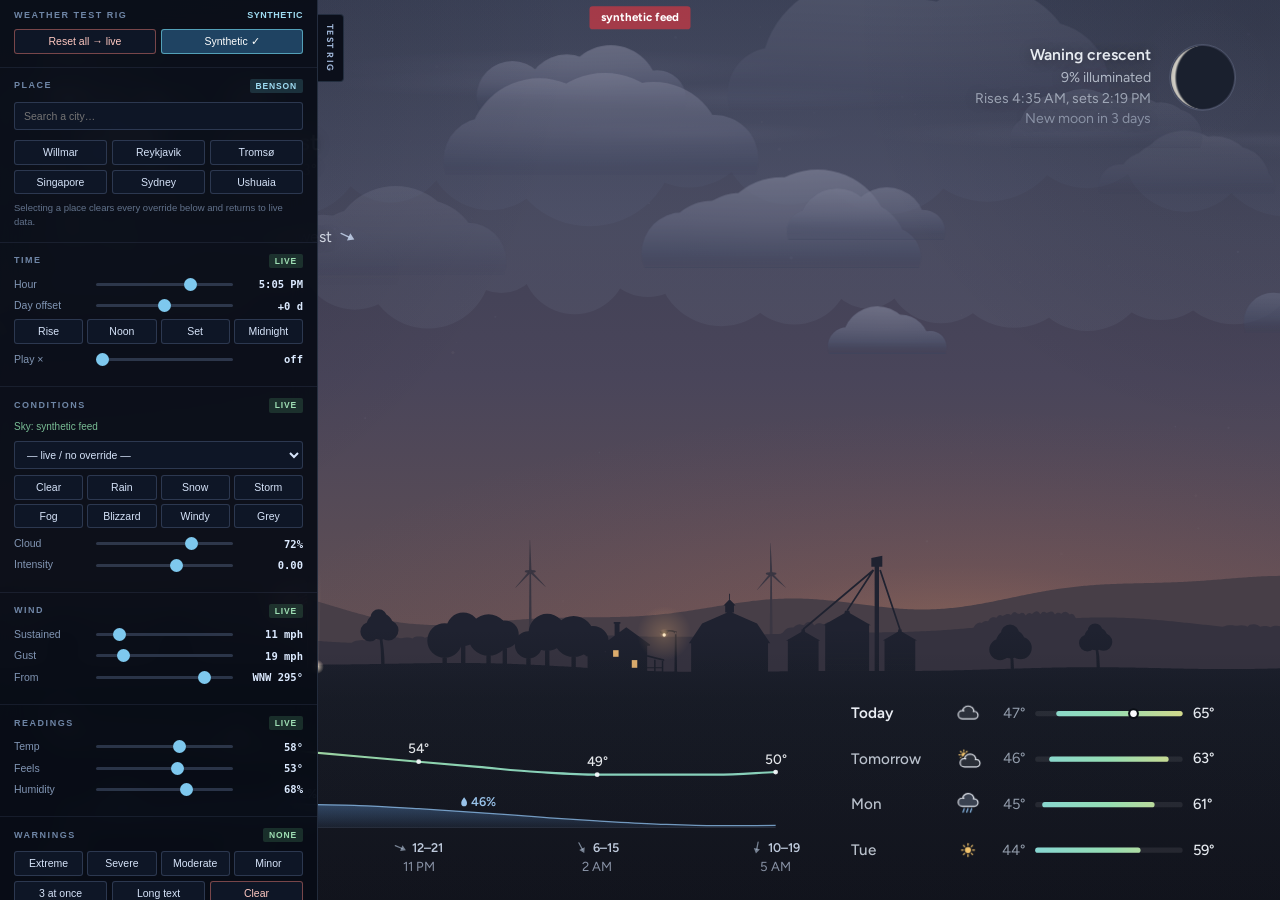
==== test/index.html @ d4428bdc "Build 29 web: Open at setting, °C · m/s units, Places card tidy-up Co-Authored-By: Claude Opus 5.5 <" ====
<!DOCTYPE html>
<html lang="en">
<head>
<meta charset="UTF-8">
<meta name="viewport" content="width=device-width, initial-scale=1.0, viewport-fit=cover">
<!-- web app (iPhone "Add to Home Screen" / Android "Install") -->
<link rel="apple-touch-icon" href="apple-touch-icon.png">
<meta name="apple-mobile-web-app-capable" content="yes">
<meta name="mobile-web-app-capable" content="yes">
<meta name="apple-mobile-web-app-title" content="Njord">
<meta name="apple-mobile-web-app-status-bar-style" content="black">
<meta name="theme-color" content="#0b0f16">
<title>Njord Weather (test)</title>
<link rel="preconnect" href="https://fonts.googleapis.com">
<link rel="preconnect" href="https://fonts.gstatic.com" crossorigin>
<link href="https://fonts.googleapis.com/css2?family=Figtree:wght@400;500;600;700&family=Fraunces:opsz,wght@9..144,300;9..144,400&display=swap" rel="stylesheet">
<style>
  * { margin:0; padding:0; box-sizing:border-box; }
  html,body { width:100%; height:100%; overflow:hidden; background:#05070f;
              font-family:Figtree,"Segoe UI",system-ui,sans-serif; }
  #sky { position:fixed; inset:0; display:block; }
  /* Search panel. Hidden until the pointer visits the top-centre strip; it
     retires itself on a deadline so it can never be left open on a desktop. */
  :root{ --topStack: 20px; }
  /* top follows --topStack, which the canvas sets to the bottom of whatever
     it has drawn in the top-centre strip (warning banner, debug badge, both,
     or neither). No fixed clearance to get wrong. */
  #ui{position:fixed;left:50%;top:var(--topStack);transform:translateX(-50%) translateY(-6px);
      width:330px;z-index:10;opacity:0;pointer-events:none;
      transition:opacity .4s ease, transform .4s ease, top .2s ease;
      font:400 11px/1.45 -apple-system,'Segoe UI',Roboto,Helvetica,Arial,sans-serif}
  #ui.on{opacity:1;pointer-events:auto;transform:translateX(-50%) translateY(0)}
  #q{width:100%;padding:10px 15px;background:rgba(10,14,22,.72);color:#eef3ff;
     border:1px solid rgba(200,215,240,.20);border-radius:20px;outline:none;
     font:500 14px/1 Figtree,"Segoe UI",system-ui,sans-serif;
     -webkit-backdrop-filter:blur(10px);backdrop-filter:blur(10px)}
  #q::placeholder{color:rgba(190,204,226,.6)}
  #q:focus{border-color:rgba(120,224,242,.55)}
  #res:empty{display:none}
  #res{margin-top:4px;background:rgba(10,15,28,.9);border:1px solid rgba(160,190,235,.16);
       border-radius:12px;overflow:hidden;
       -webkit-backdrop-filter:blur(9px);backdrop-filter:blur(9px)}
  .r{padding:8px 15px;color:#d2dcec;cursor:pointer;font-size:13px;
     border-bottom:1px solid rgba(160,190,235,.08)}
  .r:last-child{border-bottom:none}
  .r:hover,.r.sel{background:rgba(120,224,242,.14);color:#fff}
  .r i{color:rgba(150,172,206,.72);font-style:normal}
  /* settings: a gear in the search pill opens a panel under it */
  #qrow{position:relative}
  #q{padding-right:46px}
  #gear{position:absolute;right:5px;top:50%;transform:translateY(-50%);width:32px;height:32px;
        border:none;border-radius:50%;background:transparent;color:rgba(200,214,236,.7);
        cursor:pointer;font-size:17px;line-height:32px;text-align:center}
  #gear:hover,#gear.on{background:rgba(120,224,242,.14);color:#fff}
  /* on-screen keyboard (v44): wallpaper hosts pass the mouse through but not
     the keyboard, so the search box can be filled by clicking */
  #q{padding-right:80px}
  #kbBtn{position:absolute;right:40px;top:50%;transform:translateY(-50%);width:32px;height:32px;
         border:none;border-radius:50%;background:transparent;color:rgba(200,214,236,.7);
         cursor:pointer;font-size:16px;line-height:32px;text-align:center;padding:0}
  #kbBtn:hover,#kbBtn.on{background:rgba(120,224,242,.14);color:#fff}
  #kb{margin-top:6px;padding:8px;background:rgba(10,15,28,.93);border:1px solid rgba(160,190,235,.16);
      border-radius:12px;-webkit-backdrop-filter:blur(9px);backdrop-filter:blur(9px);user-select:none}
  #kb[hidden]{display:none}
  #kb .row{display:flex;gap:4px;justify-content:center;margin-top:4px}
  #kb .row:first-child{margin-top:0}
  #kb button{flex:0 0 26px;height:30px;padding:0;border:1px solid rgba(160,190,235,.16);border-radius:7px;
             background:rgba(255,255,255,.05);color:#e6eefb;cursor:pointer;
             font:500 13px/1 Figtree,"Segoe UI",system-ui,sans-serif}
  #kb button:hover{background:rgba(120,224,242,.18);color:#fff}
  #kb button:active{background:rgba(120,224,242,.32)}
  #kb button.wide{flex:1 1 auto}
  #kb button.go{background:rgba(120,224,242,.22);border-color:rgba(120,224,242,.4)}
  #set{margin-top:6px;padding:12px 14px 13px;background:rgba(10,15,28,.93);
       border:1px solid rgba(160,190,235,.16);border-radius:12px;color:#d2dcec;
       font:400 12.5px/1.4 Figtree,"Segoe UI",system-ui,sans-serif;
       -webkit-backdrop-filter:blur(9px);backdrop-filter:blur(9px)}
  #set[hidden]{display:none}
  #set:not([hidden]) ~ #hint{display:none}
  #set h4{font:600 10px/1 Figtree,system-ui,sans-serif;letter-spacing:.14em;text-transform:uppercase;
          color:rgba(150,174,208,.75);margin:12px 0 7px}
  #set h4:first-child{margin-top:0}
  #credits{font-size:10.5px;line-height:1.5;color:rgba(170,188,216,.66)}
  #credits .cr-by{font-weight:600;color:rgba(214,226,246,.85);margin-bottom:3px}
  #credits a{color:rgba(150,222,240,.85);text-decoration:none}
  #credits a:hover{text-decoration:underline}
  .seg{display:flex;gap:5px;flex-wrap:wrap}
  .seg button,.chips button{flex:1;padding:6px 8px;border-radius:8px;cursor:pointer;
       background:rgba(255,255,255,.04);border:1px solid rgba(160,190,235,.16);color:#c6d3e8;
       font:500 12px/1.2 Figtree,"Segoe UI",system-ui,sans-serif;white-space:nowrap}
  .chips{display:grid;grid-template-columns:1fr 1fr;gap:5px}
  .seg button:hover,.chips button:hover{border-color:rgba(120,224,242,.45);color:#fff}
  .seg button.on,.chips button.on{background:rgba(120,224,242,.16);border-color:rgba(120,224,242,.5);color:#fff}
  #homeTxt{color:rgba(200,214,236,.75);margin-bottom:6px}
  #testRow{display:flex;align-items:center;justify-content:space-between;gap:10px}
  #testRow small{display:block;color:rgba(150,174,208,.65);font-size:11px}
  #bTest{flex:0 0 auto;width:42px;height:24px;border-radius:12px;border:1px solid rgba(160,190,235,.25);
         background:rgba(255,255,255,.06);position:relative;cursor:pointer}
  #bTest::after{content:"";position:absolute;left:3px;top:3px;width:16px;height:16px;border-radius:50%;
         background:#9fb0c8;transition:left .15s ease}
  #bTest.on{background:rgba(120,224,242,.35);border-color:rgba(120,224,242,.6)}
  #bTest.on::after{left:21px;background:#fff}
  /* outside test mode the rig does not exist as far as the user can tell */
  body:not(.test) #rig, body:not(.test) #rigTab{display:none}
  #aurPop{position:fixed;z-index:30;max-width:300px;padding:11px 14px;border-radius:10px;
          background:rgba(8,18,16,.94);border:1px solid rgba(120,240,170,.35);color:#d8efe3;
          font:400 12.5px/1.45 Figtree,"Segoe UI",system-ui,sans-serif;
          -webkit-backdrop-filter:blur(9px);backdrop-filter:blur(9px)}
  #aurPop[hidden]{display:none}
  #aurPop b{display:block;color:#9ff5c4;font-weight:600;margin-bottom:4px}
  #hint{text-align:center;color:rgba(200,212,232,.5);margin-top:6px;font:400 11.5px/1 Figtree,system-ui,sans-serif}

  /* ---- test rig --------------------------------------------------------
     Docked left, collapsible, and scrollable. It deliberately does NOT float
     over the middle of the screen: the readouts being tested live in the four
     corners, and a centred panel would hide the thing you are checking. */
  #rig{position:fixed;left:0;top:0;bottom:0;width:318px;z-index:20;
       background:rgba(8,12,22,.93);border-right:1px solid rgba(150,180,230,.18);
       -webkit-backdrop-filter:blur(12px);backdrop-filter:blur(12px);
       overflow-y:auto;overflow-x:hidden;
       font:400 11px/1.45 -apple-system,'Segoe UI',Roboto,Helvetica,Arial,sans-serif;
       color:#c8d6ec;transition:transform .22s ease;padding:0 0 22px}
  #rig.hide{transform:translateX(-318px)}
  #rigTab{position:fixed;left:318px;top:14px;z-index:21;cursor:pointer;
       background:rgba(8,12,22,.93);border:1px solid rgba(150,180,230,.18);
       border-left:none;border-radius:0 4px 4px 0;padding:9px 8px;
       color:#9fb6d8;font-weight:700;font-size:9px;line-height:1;letter-spacing:.14em;
       writing-mode:vertical-rl;transition:left .22s ease;user-select:none}
  #rig.hide + #rigTab{left:0}
  #rigTab:hover{color:#eaf2ff;border-color:rgba(120,224,242,.45)}
  .sec{border-bottom:1px solid rgba(150,180,230,.10);padding:11px 14px 13px}
  .sec h3{font-weight:700;font-size:9px;line-height:1;letter-spacing:.17em;text-transform:uppercase;
          color:rgba(140,168,206,.78);margin-bottom:9px;display:flex;
          justify-content:space-between;align-items:center}
  .sec h3 em{font-style:normal;color:rgba(122,200,236,.9);letter-spacing:.06em}
  .row{display:flex;align-items:center;gap:8px;margin:6px 0}
  .row label{flex:0 0 74px;color:rgba(150,174,208,.85);font-size:10.5px}
  .row output{flex:0 0 62px;text-align:right;color:#dceaff;
              font:600 10.5px/1 ui-monospace,Menlo,Consolas,monospace}
  input[type=range]{flex:1;height:3px;-webkit-appearance:none;appearance:none;
       background:rgba(150,180,230,.24);border-radius:2px;outline:none;min-width:0}
  input[type=range]::-webkit-slider-thumb{-webkit-appearance:none;width:13px;height:13px;
       border-radius:50%;background:#7ec8ee;cursor:pointer;border:none}
  input[type=range]::-moz-range-thumb{width:13px;height:13px;border-radius:50%;
       background:#7ec8ee;cursor:pointer;border:none}
  select,.btn{background:rgba(16,24,40,.9);color:#d6e4fa;
       border:1px solid rgba(150,180,230,.22);border-radius:3px;
       font-weight:500;font-size:10.5px;line-height:1;padding:6px 8px;cursor:pointer;outline:none}
  select{width:100%}
  select:focus,.btn:focus{border-color:rgba(120,224,242,.55)}
  .btn:hover{background:rgba(30,46,74,.95);color:#fff}
  .btn.on{background:rgba(52,120,170,.5);border-color:rgba(120,224,242,.6);color:#fff}
  .btn.warn{border-color:rgba(226,120,110,.5);color:#ffc9c2}
  .btn.warn:hover{background:rgba(120,40,36,.6)}
  .grid{display:grid;grid-template-columns:1fr 1fr;gap:5px}
  .grid3{display:grid;grid-template-columns:1fr 1fr 1fr;gap:5px}
  .grid4{display:grid;grid-template-columns:1fr 1fr 1fr 1fr;gap:4px}
  .pill{font-weight:600;font-size:8.5px;line-height:1;letter-spacing:.1em;text-transform:uppercase;
        padding:3px 6px;border-radius:2px;background:rgba(120,224,242,.16);
        color:#9fdcf2}
  .pill.live{background:rgba(120,220,150,.16);color:#9fe0b4}
  .pill.ovr{background:rgba(240,170,90,.18);color:#ffcc8f}
  #rdout{font:500 10px/1.55 ui-monospace,Menlo,Consolas,monospace;
         color:rgba(176,200,232,.9);white-space:pre}
  #keys{font-weight:400;font-size:10px;line-height:1.7;color:rgba(150,174,208,.8)}
  #keys b{color:#cfe2fa;font-weight:600;display:inline-block;min-width:44px;
          font-family:ui-monospace,Menlo,Consolas,monospace}
  #q2{width:100%;padding:7px 9px;background:rgba(16,24,40,.9);color:#eef3ff;
      border:1px solid rgba(150,180,230,.22);border-radius:3px;outline:none;
      font-weight:500;font-size:10.5px;line-height:1}
  #q2:focus{border-color:rgba(120,224,242,.55)}
  #res2{margin-top:4px;max-height:150px;overflow:auto}
  #res2 .r{padding:6px 8px;font-size:10.5px}

  /* ---- alert detail ----------------------------------------------------
     Opened by clicking the banner. HTML rather than canvas: alert text runs
     to several hundred words with hard line breaks, and wrapping, scrolling
     and text selection are all free here and all painful on a canvas. */
  #alertBox{position:fixed;z-index:30;left:50%;top:0;transform:translateX(-50%);
      width:min(680px,72vw);max-height:76vh;display:none;
      background:rgba(9,13,24,.96);border:1px solid rgba(150,180,230,.22);
      border-radius:5px;box-shadow:0 18px 60px rgba(0,0,0,.55);
      -webkit-backdrop-filter:blur(14px);backdrop-filter:blur(14px);
      font:400 12px/1.6 -apple-system,'Segoe UI',Roboto,Helvetica,Arial,sans-serif;
      color:#cfdcf0;overflow:hidden;flex-direction:column}
  #alertBox.on{display:flex}
  #abHead{padding:12px 15px;display:flex;align-items:flex-start;gap:10px;
      border-bottom:1px solid rgba(150,180,230,.16);flex:0 0 auto}
  #abSev{flex:0 0 auto;font-weight:700;font-size:9px;line-height:1;letter-spacing:.14em;
      text-transform:uppercase;padding:5px 8px;border-radius:3px;margin-top:1px}
  #abTitle{flex:1;min-width:0}
  #abTitle h4{font-weight:700;font-size:14px;line-height:1.35;color:#f2f7ff;margin-bottom:3px}
  #abTitle div{font-weight:400;font-size:10.5px;line-height:1.5;color:rgba(150,174,208,.85)}
  #abClose{flex:0 0 auto;cursor:pointer;color:rgba(150,174,208,.7);
      font-weight:400;font-size:19px;line-height:1;padding:0 3px;user-select:none}
  #abClose:hover{color:#fff}
  #abBody{padding:13px 15px 16px;overflow-y:auto;flex:1 1 auto}
  #abBody h5{font-weight:700;font-size:9px;line-height:1;letter-spacing:.15em;text-transform:uppercase;
      color:rgba(140,168,206,.75);margin:14px 0 5px}
  #abBody h5:first-child{margin-top:0}
  #abBody p{white-space:pre-wrap;word-break:break-word;color:rgba(206,220,240,.92)}
  #abBody p.instr{color:#ffd9a8}
  #abNav{padding:9px 15px;border-top:1px solid rgba(150,180,230,.14);
      display:flex;align-items:center;justify-content:space-between;gap:8px;
      flex:0 0 auto;font-size:10.5px;color:rgba(150,174,208,.8)}
  #abNav button{background:rgba(18,26,44,.9);color:#d6e4fa;
      border:1px solid rgba(150,180,230,.24);border-radius:3px;
      font-weight:500;font-size:10.5px;line-height:1;padding:5px 10px;cursor:pointer}
  #abNav button:hover{background:rgba(32,48,78,.95);color:#fff}
  #abNav button[disabled]{opacity:.35;cursor:default}
  .sevX{background:rgba(214,60,90,.22);color:#ff9fb4}
  .sevS{background:rgba(226,88,60,.22);color:#ffb098}
  .sevM{background:rgba(232,150,52,.22);color:#ffcf92}
  .sevN{background:rgba(226,200,70,.20);color:#f0dd9a}
  .sevU{background:rgba(150,170,200,.18);color:#c2d2e8}
</style>
<link rel="stylesheet" href="phone.css">
</head>
<body>
<!-- Njord Weather app: loading screen (fjord, aurora, longship). phone.js lifts it once the first forecast is in. -->
<div id="njLoad" style="position:fixed;inset:0;z-index:100;background:#0E1A33;transition:opacity .5s ease">
<svg viewBox="0 0 108 200" preserveAspectRatio="xMidYMax slice" style="position:absolute;inset:0;width:100%;height:100%">
<defs><linearGradient id="njSky" x1="0" y1="0" x2="0" y2="1"><stop offset="0" stop-color="#0B1630"/><stop offset=".62" stop-color="#2A3560"/><stop offset="1" stop-color="#6B5478"/></linearGradient></defs>
<rect width="108" height="200" fill="url(#njSky)"/>
<path d="M-4,86 C18,62 40,82 60,66 C76,54 92,60 112,52" stroke="#78F0AA" stroke-opacity=".8" stroke-width="5" fill="none" stroke-linecap="round"/>
<path d="M-4,96 C20,76 42,92 62,78 C78,68 94,72 112,66" stroke="#78E0F2" stroke-opacity=".3" stroke-width="3" fill="none" stroke-linecap="round"/>
<circle cx="84" cy="100" r="6.5" fill="#F4F1E6"/>
<g fill="#fff" fill-opacity=".7"><circle cx="14" cy="40" r=".6"/><circle cx="40" cy="28" r=".5"/><circle cx="70" cy="36" r=".6"/><circle cx="96" cy="80" r=".5"/><circle cx="22" cy="110" r=".5"/></g>
<path fill="#56658E" d="M0,160 L18,140 L30,148 L48,126 L64,142 L80,128 L108,148 L108,200 L0,200 Z"/>
<path fill="#E6ECF6" d="M48,126 L42,133 L45,132 L48,135 L51,132 L54,133 Z"/>
<path fill="#E6ECF6" d="M80,128 L75,133 L78,133 L80,136 L83,133 Z"/>
<path fill="#141B2C" d="M0,176 L22,152 L36,160 L58,138 L78,156 L92,148 L108,158 L108,200 L0,200 Z"/>
<path d="M0,176 L22,152 L36,160 L58,138 L78,156 L92,148 L108,158" fill="none" stroke="#B9C8E8" stroke-opacity=".7" stroke-width="1" stroke-linejoin="round"/>
<rect x="0" y="172" width="108" height="28" fill="#0F1A2C"/>
<g transform="translate(34,150) scale(.42)">
<line x1="56" y1="34" x2="56" y2="76" stroke="#E9D9B8" stroke-width="2.4"/>
<path d="M42,38 L72,38 C75,50 75,60 72,68 L42,68 C45,58 45,48 42,38 Z" fill="#C8463C"/>
<path d="M42,38 L72,38 C75,50 75,60 72,68 L42,68 C45,58 45,48 42,38 Z M49,38 C52,48.5 52,58.5 49,68 M57,38 C60,49 60,59 57,68 M65,38 C68,49.5 68,59.5 65,68" fill="none" stroke="#F1E6D0" stroke-width="2"/>
<path d="M56,87.5 C72,87.5 84,82 88,74 C89.6,70.8 90.2,67 89.4,63.4 C89,61.8 86.6,62 86.6,63.6 C86.9,67.6 85.4,72.6 82,76 L30,76 C26.6,72.6 25.1,67.6 25.4,63.6 C25.4,62 23,61.8 22.6,63.4 C21.8,67 22.4,70.8 24,74 C28,82 40,87.5 56,87.5 Z" fill="#E9D9B8"/>
</g>
<path d="M8,188 C18,185 24,191 34,188 C44,185 50,191 60,188 C70,185 76,191 86,188 C94,186 98,189 102,188" stroke="#7FC8E6" stroke-opacity=".8" stroke-width="1.4" fill="none" stroke-linecap="round"/>
</svg>
<div style="position:absolute;left:0;right:0;top:20%;text-align:center;color:#F4F1E6;font:300 40px/1.1 Fraunces,Georgia,serif;letter-spacing:.5px;text-shadow:0 2px 12px rgba(0,0,0,.4)">Njord Weather
<div style="font:500 13px/1.4 Figtree,system-ui,sans-serif;letter-spacing:.18em;text-transform:uppercase;opacity:.7;margin-top:10px">Reading the sky&hellip;</div></div>
</div>
<canvas id="sky"></canvas>
<div id="aurPop" hidden><b></b><span></span></div>
<div id="ui">
  <div id="qrow">
    <input id="q" placeholder="Search a place" autocomplete="off" spellcheck="false">
    <button id="kbBtn" title="On-screen keyboard" aria-label="On-screen keyboard">&#9000;</button>
    <button id="gear" title="Settings" aria-label="Settings">&#9881;</button>
  </div>
  <!-- v48: keyboard first, results under it, so suggestions appearing while you
       type never push the keys out from under your cursor -->
  <div id="kb" hidden></div>
  <div id="res"></div>
  <div id="set" hidden>
    <h4>Units</h4>
    <div class="seg"><button data-units="imperial">&deg;F &middot; mph</button><button data-units="metric">&deg;C &middot; km/h</button><button data-units="metric-ms">&deg;C &middot; m/s</button></div>
    <h4>Clock</h4>
    <div class="seg"><button data-clock="12">12-hour</button><button data-clock="24">24-hour</button></div>
    <h4>Home location</h4>
    <div id="homeTxt"></div>
    <div class="seg"><button id="sHomeSet">Make current place home</button></div>
    <div class="seg" style="margin-top:5px"><button id="sHomeGo">Go home</button><button id="sDevice">Use device location</button></div>
    <div id="locMsg" style="margin-top:6px;font-size:11.5px;color:rgba(200,214,236,.72)"></div>
    <h4>Show</h4>
    <div class="chips">
      <button data-show="showHourly">Hourly timeline</button>
      <button data-show="showCards">Daily forecast</button>
      <button data-show="showMoon">Moon</button>
      <button data-show="showSunArc">Daylight</button>
      <button data-show="showTurbines">Wind turbines</button>
      <button data-show="showFlag">Flag</button>
      <button data-show="flagDesign">Country flag</button>
      <button data-show="flagLight">Flag light</button>
      <button data-show="showAurora">Aurora</button>
      <button data-show="showLandmarks">Landmarks</button>
      <button data-show="rainOnGlass">Rain on glass</button>
    </div>
    <h4>Advanced</h4>
    <div id="testRow">
      <div>Test mode<small>Test rig, sky-source readout and debug keys</small></div>
      <button id="bTest" aria-label="Test mode"></button>
    </div>
    <h4>About</h4>
    <div id="credits">
      <div id="appVer" class="cr-by" hidden></div>
      <div class="cr-by">Designed and directed by Aaran</div>
      <div style="margin-bottom:4px">Built with AI assistance (Claude and Copilot).</div>
      Weather, geocoding, elevation and satellite data by <a href="https://open-meteo.com/" target="_blank" rel="noopener">Open-Meteo.com</a> (CC BY 4.0).
      Terrain from Copernicus DEM GLO-90; ground type from Copernicus Climate Change Service / ERA5 information.
      US alerts from the National Weather Service; aurora data from NOAA SWPC.
      Flags by <a href="https://flagpedia.net/" target="_blank" rel="noopener">Flagpedia.net</a>.
      Holidays from <a href="https://date.nager.at/" target="_blank" rel="noopener">Nager.Date</a>.
      Not affiliated with or endorsed by NOAA or the National Weather Service. Forecasts are for general interest only.
    </div>
  </div>
  <div id="hint">Enter to choose, Esc to close</div>
</div>

<!-- ===================== TEST RIG ===================== -->
<div id="rig">
  <div class="sec">
    <h3>Weather Test Rig <em id="rigMode">LIVE</em></h3>
    <div class="grid">
      <button class="btn warn" id="bReset">Reset all &rarr; live</button>
      <button class="btn" id="bSynth">Synthetic feed</button>
    </div>
  </div>

  <div class="sec">
    <h3>Place <span class="pill" id="pPlace"></span></h3>
    <input id="q2" placeholder="Search a city&hellip;" autocomplete="off" spellcheck="false">
    <div id="res2"></div>
    <div class="grid3" style="margin-top:6px">
      <button class="btn" data-city="Willmar|45.1219|-95.0433|America/Chicago|21000|US">Willmar</button>
      <button class="btn" data-city="Reykjavik|64.1466|-21.9426|Atlantic/Reykjavik|135000|IS">Reykjavik</button>
      <button class="btn" data-city="Tromso|69.6492|18.9553|Europe/Oslo|77000|NO">Troms&oslash;</button>
      <button class="btn" data-city="Singapore|1.3521|103.8198|Asia/Singapore|5600000|SG">Singapore</button>
      <button class="btn" data-city="Sydney|-33.8688|151.2093|Australia/Sydney|5300000|AU">Sydney</button>
      <button class="btn" data-city="Ushuaia|-54.8019|-68.303|America/Argentina/Ushuaia|57000|AR">Ushuaia</button>
    </div>
    <div style="margin-top:7px;color:rgba(150,174,208,.62);font-size:9.5px">
      Selecting a place clears every override below and returns to live data.
    </div>
  </div>

  <div class="sec">
    <h3>Time <span class="pill" id="pTime">live</span></h3>
    <div class="row"><label>Hour</label>
      <input type="range" id="sHour" min="0" max="1439" step="5" value="720">
      <output id="oHour">--</output></div>
    <div class="row"><label>Day offset</label>
      <input type="range" id="sDay" min="-180" max="180" step="1" value="0">
      <output id="oDay">0 d</output></div>
    <div class="grid4" style="margin-top:6px">
      <button class="btn" id="bRise">Rise</button>
      <button class="btn" id="bNoon">Noon</button>
      <button class="btn" id="bSet">Set</button>
      <button class="btn" id="bMid">Midnight</button>
    </div>
    <div class="row" style="margin-top:8px"><label>Play &times;</label>
      <input type="range" id="sSpeed" min="0" max="5000" step="50" value="0">
      <output id="oSpeed">off</output></div>
  </div>

  <div class="sec">
    <h3>Conditions <span class="pill" id="pCond">live</span></h3>
    <div id="skySrc" style="margin:-2px 0 7px;font-size:10px;color:rgba(150,174,208,.75)"></div>
    <select id="selCode"></select>
    <div class="grid4" style="margin-top:6px">
      <button class="btn" data-preset="clear">Clear</button>
      <button class="btn" data-preset="rain">Rain</button>
      <button class="btn" data-preset="snow">Snow</button>
      <button class="btn" data-preset="thunder">Storm</button>
      <button class="btn" data-preset="fog">Fog</button>
      <button class="btn" data-preset="blizzard">Blizzard</button>
      <button class="btn" data-preset="wind">Windy</button>
      <button class="btn" data-preset="overcast">Grey</button>
    </div>
    <div class="row" style="margin-top:8px"><label>Cloud</label>
      <input type="range" id="sCloud" min="0" max="100" step="1" value="50">
      <output id="oCloud">--</output></div>
    <div class="row"><label>Intensity</label>
      <input type="range" id="sRate" min="0" max="100" step="1" value="60">
      <output id="oRate">--</output></div>
  </div>

  <div class="sec">
    <h3>Wind <span class="pill" id="pWind">live</span></h3>
    <div class="row"><label>Sustained</label>
      <input type="range" id="sWind" min="0" max="80" step="1" value="8">
      <output id="oWind">--</output></div>
    <div class="row"><label>Gust</label>
      <input type="range" id="sGust" min="0" max="110" step="1" value="12">
      <output id="oGust">--</output></div>
    <div class="row"><label>From</label>
      <input type="range" id="sDir" min="0" max="359" step="1" value="270">
      <output id="oDir">--</output></div>
  </div>

  <div class="sec">
    <h3>Readings <span class="pill" id="pTemp">live</span></h3>
    <div class="row"><label>Temp</label>
      <input type="range" id="sTemp" min="-60" max="130" step="1" value="60">
      <output id="oTemp">--</output></div>
    <div class="row"><label>Feels</label>
      <input type="range" id="sFeel" min="-80" max="140" step="1" value="58">
      <output id="oFeel">--</output></div>
    <div class="row"><label>Humidity</label>
      <input type="range" id="sHum" min="0" max="100" step="1" value="60">
      <output id="oHum">--</output></div>
  </div>

  <div class="sec">
    <h3>Warnings <span class="pill" id="pWarn">live</span></h3>
    <div class="grid4">
      <button class="btn" data-alert="extreme">Extreme</button>
      <button class="btn" data-alert="severe">Severe</button>
      <button class="btn" data-alert="moderate">Moderate</button>
      <button class="btn" data-alert="minor">Minor</button>
    </div>
    <div class="grid3" style="margin-top:5px">
      <button class="btn" data-alert="multi">3 at once</button>
      <button class="btn" data-alert="long">Long text</button>
      <button class="btn warn" data-alert="none">Clear</button>
    </div>
    <div style="margin-top:7px;color:rgba(150,174,208,.62);font-size:9.5px">
      Live alerts come from api.weather.gov and only exist for US places.
      Click the banner on the wallpaper to read the full text.
    </div>
  </div>

  <div class="sec">
    <h3>Aurora <span class="pill" id="pAur">live</span></h3>
    <div class="grid4">
      <button class="btn" data-aur="">Live</button>
      <button class="btn" data-aur="2">Quiet</button>
      <button class="btn" data-aur="5">G1</button>
      <button class="btn" data-aur="7">G3</button>
    </div>
    <div id="aurTxt" style="margin-top:7px;color:rgba(150,174,208,.75);font-size:10px;white-space:pre-line"></div>
  </div>
  <div class="sec">
    <h3>Landscape <span class="pill" id="pLand">live</span></h3>
    <select id="selLM" style="width:100%;margin-bottom:6px"></select>
    <div id="lmTxt" style="margin:-2px 0 7px;color:rgba(150,174,208,.75);font-size:10px"></div>
    <div class="grid4">
      <button class="btn" data-terrain="">Live</button>
      <button class="btn" data-terrain="flat">Flat</button>
      <button class="btn" data-terrain="mountains">Mtns</button>
      <button class="btn" data-terrain="fjord">Fjord</button>
    </div>
    <div class="grid4" style="margin-top:5px">
      <button class="btn" data-biome="green">Green</button>
      <button class="btn" data-biome="dry">Steppe</button>
      <button class="btn" data-biome="desert">Desert</button>
      <button class="btn" data-biome="cold">Tundra</button>
    </div>
    <div class="grid4" style="margin-top:5px">
      <button class="btn" data-settle="farm">Farm</button>
      <button class="btn" data-settle="town">Town</button>
      <button class="btn" data-settle="city">City</button>
      <button class="btn" data-settle="wild">Wild</button>
    </div>
    <div style="margin-top:7px;color:rgba(150,174,208,.62);font-size:9.5px">
      Live skyline comes from elevation data, ground type from last year's
      rainfall and temperature, and farm/town/city from population. Click a
      ground type or setting again to return it to live.
    </div>
  </div>
  <div class="sec">
    <h3>Units &amp; display</h3>
    <div class="grid">
      <button class="btn" id="bUnits">&deg;F &middot; mph</button>
      <button class="btn" id="bClock">12-hour</button>
    </div>
    <div class="grid" style="margin-top:5px">
      <button class="btn on" id="bCards">Days</button>
      <button class="btn on" id="bHourly">Timeline</button>
      <button class="btn on" id="bMoon">Moon</button>
      <button class="btn on" id="bArc">Daylight</button>
    </div>
    <div class="grid" style="margin-top:5px">
      <button class="btn on" id="bTurb">Turbines</button>
      <button class="btn on" id="bFlag">Flag</button>
    </div>
    <div class="grid" style="margin-top:5px">
      <button class="btn on" id="bFlagD">Country flag</button>
      <button class="btn on" id="bFlagL">Flag light</button>
    </div>
    <div style="margin-top:7px;color:rgba(150,174,208,.62);font-size:9.5px">
      Units re-fetch from the API in the requested unit, so a live feed stays
      authoritative rather than being converted twice.
    </div>
  </div>

  <div class="sec">
    <h3>Computed output</h3>
    <div id="rdout">&mdash;</div>
  </div>

  <div class="sec">
    <h3>Keyboard</h3>
    <div id="keys">
      <b>~</b> show / hide this panel<br>
      <b>[ ]</b> hour back / forward<br>
      <b>{ }</b> ten minutes<br>
      <b>, .</b> day back / forward<br>
      <b>- =</b> month back / forward<br>
      <b>\</b> jump past local midnight<br>
      <b>0</b> reset everything to live<br>
      <b>1-9</b> condition presets<br>
      <b>`</b> clear condition override<br>
      <b>u</b> toggle units<br>
      <b>p</b> play / pause time<br>
      <b>w</b> open / close the warning<br>
      <b>esc</b> close the warning
    </div>
  </div>
</div>
<div id="rigTab">TEST RIG</div>

<!-- alert detail, opened by clicking the banner -->
<div id="alertBox">
  <div id="abHead">
    <span id="abSev" class="sevU">&mdash;</span>
    <div id="abTitle"><h4>&mdash;</h4><div>&mdash;</div></div>
    <span id="abClose" title="Close (Esc)">&times;</span>
  </div>
  <div id="abBody"></div>
  <div id="abNav">
    <button id="abPrev">&larr; Prev</button>
    <span id="abCount">&mdash;</span>
    <button id="abNext">Next &rarr;</button>
  </div>
</div>
<script>
"use strict";
/* App build 29. NJ_WIDGET: the page was loaded by the Android home-screen
   widget (index.html?widget=1...) to paint one still picture; it shows no
   UI and must not change anything the app remembers. NJ_GOTO: open at this
   place (a tap on the widget or on an alert notification). */
const NJ_Q = new URLSearchParams(location.search);
const NJ_WIDGET = NJ_Q.get("widget") === "1";
const NJ_GOTO = (() => {
  try {
    const j = JSON.parse(NJ_Q.get("goto") || "null");
    return j && isFinite(j.lat) && isFinite(j.lng) ? j : null;
  } catch(e){ return null; }
})();
if(NJ_WIDGET) document.documentElement.classList.add("widget");
/* Settings > Open at (app only): "here", "home" or "last"; null = as before */
function njOpenAt(){
  try { const v = window.localStorage.getItem("njord.openAt"); return v === "here" || v === "home" || v === "last" ? v : null; }
  catch(e){ return null; }
}
/* =========================================================================
   WEATHER — living desktop wallpaper
   Hero  : a layered prairie landscape whose light, colour and depth carry
           the current conditions. Motion is deliberately slow and ambient:
           drifting clouds, leaning trees, a rain curtain, falling snow, a
           yard light after dusk. See LANDSCAPE SCENE below.
   Panels: now (temp, feels-like, wind), a shaded moon with phase and
           rise/set, a 24-hour timeline carrying daylight, sunrise/sunset,
           temperature, precipitation chance and wind, and a four-day list
           with temperature range bars.
   All astronomy is self-contained: NOAA solar equations, Meeus ch.47 lunar
   ephemeris, and a bisection rise/set solver. No key, no library.
   Weather via keyless Open-Meteo; degrades to a readable offline state -
   the sky, sun arc and moon are pure astronomy and keep working with no
   network at all.

   Notes on a few things that are less obvious than they look:
     - Precipitation angle comes from the ratio of wind speed to the drop's
       own fall speed, not from a constant, so it scales with the forecast
       and with the canvas instead of being decorative.
     - Clouds are pre-rendered to offscreen sprites once per look-change.
       Rebuilding them on the scene's 20s refresh cost ~30 canvases a minute
       and snapped every cloud back to its seed position.
     - The particle field is topped up rather than reseeded for the same
       reason: a full reseed teleported the rain three times a minute.
     - Rise/set is solved by bisection against each body's own horizon
       (-0.833 deg for the sun, +0.125 for the moon), which is the almanac
       convention, and it is checked against an independent algebraic
       solution to within about a minute.
   ========================================================================= */

/* ---- debug: time travel -------------------------------------------------
   Swaps the global Date, so sky, sun, moon, forecast alignment and the clock
   all move together. Set CONFIG.debugTime false to unbind.
     [  ]   hour back / forward        {  }   ten minutes
     ,  .   day  back / forward        -  =   month
     \\      jump to just after local midnight
     0      back to real time
     1-9    force a demo condition (see DEMO below); ` clears it            */
let TIME_OFFSET = 0;
let DEMO = null;
(function installDebug(){
  const _Date = Date;
  class ShiftedDate extends _Date {
    constructor(...a){ if(a.length === 0) super(_Date.now() + TIME_OFFSET); else super(...a); }
    static now(){ return _Date.now() + TIME_OFFSET; }
  }
  window.Date = ShiftedDate;
  const MIN = 60000, HOUR = 60*MIN, DAY = 24*HOUR;
  function invalidate(){ lastDraw = 0; if(typeof rebuildScene === "function") rebuildScene(); }
  function nudge(ms){ TIME_OFFSET += ms; invalidate();
    if(typeof syncRig === "function") syncRig(); }
  window.addEventListener("keydown", e => {
    if(typeof CONFIG === "undefined" || !CONFIG.debugTime || !CONFIG.testMode) return;
    if(document.activeElement && document.activeElement.tagName === "INPUT") return;
    if(e.key >= "1" && e.key <= "9"){ applyPreset(PRESET_ORDER[+e.key - 1]); e.preventDefault(); return; }
    if(e.key === "`"){ delete OVERRIDE.code; delete OVERRIDE.cloud; delete OVERRIDE.rate;
                       applyOverrides(); syncRig(); e.preventDefault(); return; }
    if(e.key === "~"){ toggleRig(); e.preventDefault(); return; }
    if(e.key === "u"){ toggleUnits(); e.preventDefault(); return; }
    if(e.key === "p"){ PLAY = PLAY ? 0 : 600; syncRig(); e.preventDefault(); return; }
    switch(e.key){
      case "[": nudge(-HOUR); break;
      case "]": nudge( HOUR); break;
      case "{": nudge(-10*MIN); break;
      case "}": nudge( 10*MIN); break;
      case ",": nudge(-DAY); break;
      case ".": nudge( DAY); break;
      case "-": nudge(-30*DAY); break;
      case "=": case "+": nudge(30*DAY); break;
      case "\\": {
        const p = zonedParts(new Date(), PLACE.tz);
        nudge(((1440 - (p.hour*60 + p.minute)) % 1440 + 60) * MIN);
        break;
      }
      case "0": resetAll(); break;
      default: return;
    }
    e.preventDefault();
  });
})();

/* ======================= CONFIG — edit this block ======================== */
const CONFIG = {
  units      : "imperial",   // "imperial" (F, mph, in) or "metric" (C, km/h, mm)
  windMS     : false,        // with metric: wind in m/s instead of km/h (app build 29)
  clock24    : false,
  showSunArc : true,
  showMoon   : true,
  showHourly : true,
  showCards  : true,
  showTurbines: true,        // small wind farm on open farm/town land
  showFlag   : true,         // flag on the near ground, flying downwind
  flagDesign : true,         // show the place's country flag on the cloth
  flagLight  : true,         // small ground light on the flag after dusk
  flagFade   : 0.45,         // daytime fade so the flag sits in the scene (0 = full colour)
  debugTime  : true,
  testMode   : false,        // test rig + debug keys; toggled from the settings gear
  showLandmarks: true,       // famous structures near the place (Eiffel Tower, Opera House ...)
  showAurora : true,         // aurora curtains, note under the moon, storm (!) on day list
  rainOnGlass: true,         // drops landing and running down the "window" in rain
  maxFPS     : 30,           // ceiling; the loop idles far below this
  intensity  : 1.0,          // global multiplier on particle counts
  search     : true,
  /* Fallback if geolocation is blocked and nothing is saved. */
  home       : { name:"Benson, MN", short:"Benson",
                 lat:45.3142, lng:-95.5759, tz:"America/Chicago", pop:3480, cc:"US" }
};

/* ---- small helpers ------------------------------------------------------ */
const d2r = d => Math.PI * d / 180;
const r2d = r => 180 * r / Math.PI;
const clamp = (v,a,b) => Math.max(a, Math.min(b, v));
const lerp  = (a,b,t) => a + (b - a) * t;
const smooth = t => t*t*(3 - 2*t);
const norm360 = d => ((d % 360) + 360) % 360;
function rnd(){ return Math.random(); }
function rndSeeded(seed){
  let s = seed >>> 0;
  return () => { s ^= s<<13; s>>>=0; s ^= s>>>17; s ^= s<<5; s>>>=0; return s/4294967296; };
}

/* A sandboxed iframe (SharePoint preview) throws on any localStorage touch,
   so every access goes through this guard. Persistence is a nicety. */
const STORE = {
  get(k){ try { return window.localStorage.getItem(k); } catch(e){ return null; } },
  set(k,v){ try { window.localStorage.setItem(k,v); return true; } catch(e){ return false; } }
};
/* Settings chosen in the gear panel persist across sessions. */
const SETTING_KEYS = ["units","windMS","clock24","showHourly","showCards","showMoon","showSunArc",
                      "showTurbines","showFlag","flagDesign","flagLight","testMode","showAurora","showLandmarks","rainOnGlass"];
(function restoreSettings(){
  try {
    const j = JSON.parse(STORE.get("weather.settings") || "null");
    if(j) for(const k of SETTING_KEYS) if(k in j && k !== "testMode") CONFIG[k] = j[k];
    /* test mode is per session: a wallpaper should always start as a wallpaper */
    const h = JSON.parse(STORE.get("weather.home") || "null");
    if(h && isFinite(h.lat) && isFinite(h.lng)) CONFIG.home = h;
  } catch(e){}
})();
let SAVED_SETTINGS = "";
function saveSettings(){
  const o = {}; for(const k of SETTING_KEYS) o[k] = CONFIG[k];
  const j = JSON.stringify(o);
  if(j === SAVED_SETTINGS) return;          // syncRig runs often; only write on a real change
  SAVED_SETTINGS = j;
  STORE.set("weather.settings", j);
}
/* ---- time zones --------------------------------------------------------- */
let TZ_OK = true;
try { new Intl.DateTimeFormat("en-US",{timeZone:"UTC"}).format(new Date()); }
catch(e){ TZ_OK = false; }
function zonedParts(date, tz){
  if(!TZ_OK || !tz){
    return { year:date.getFullYear(), month:date.getMonth()+1, day:date.getDate(),
             hour:date.getHours(), minute:date.getMinutes(), second:date.getSeconds() };
  }
  const f = new Intl.DateTimeFormat("en-US",{ timeZone:tz, hour12:false,
    year:"numeric", month:"2-digit", day:"2-digit",
    hour:"2-digit", minute:"2-digit", second:"2-digit" });
  const p = {};
  for(const part of f.formatToParts(date)) if(part.type !== "literal") p[part.type] = parseInt(part.value,10);
  p.hour = p.hour % 24;
  return p;
}
function tzOffsetMin(date, tz){
  if(!TZ_OK || !tz) return -date.getTimezoneOffset();
  const p = zonedParts(date, tz);
  const asUTC = Date.UTC(p.year, p.month-1, p.day, p.hour, p.minute, p.second);
  return Math.round((asUTC - (date.getTime() - date.getMilliseconds())) / 60000);
}

/* ---- NOAA solar core ---------------------------------------------------- */
function julianDay(y,m,d){
  if(m<=2){ y-=1; m+=12; }
  const A=Math.floor(y/100), B=2-A+Math.floor(A/4);
  return Math.floor(365.25*(y+4716))+Math.floor(30.6001*(m+1))+d+B-1524.5;
}
const jC = jd => (jd-2451545)/36525;
const jdFromDate = date =>
  julianDay(date.getUTCFullYear(), date.getUTCMonth()+1, date.getUTCDate())
  + (date.getUTCHours()+date.getUTCMinutes()/60+date.getUTCSeconds()/3600)/24;
function gL(t){ let L=280.46646+t*(36000.76983+0.0003032*t); L%=360; return L<0?L+360:L; }
const gA  = t => 357.52911+t*(35999.05029-0.0001537*t);
function ceq(t){ const m=d2r(gA(t));
  return Math.sin(m)*(1.914602-t*(0.004817+0.000014*t))
       + Math.sin(2*m)*(0.019993-0.000101*t)
       + Math.sin(3*m)*0.000289; }
function aL(t){ const om=125.04-1934.136*t; return gL(t)+ceq(t)-0.00569-0.00478*Math.sin(d2r(om)); }
function obl(t){ const s=21.448-t*(46.8150+t*(0.00059-0.001813*t)), om=125.04-1934.136*t;
  return 23+(26+s/60)/60+0.00256*Math.cos(d2r(om)); }
const solarDec = t => r2d(Math.asin(Math.sin(d2r(obl(t)))*Math.sin(d2r(aL(t)))));
function eclToEq(lon, lat, eps){
  const l=d2r(lon), b=d2r(lat), e=d2r(eps);
  return {
    ra : norm360(r2d(Math.atan2(Math.sin(l)*Math.cos(e) - Math.tan(b)*Math.sin(e), Math.cos(l)))),
    dec: r2d(Math.asin(Math.sin(b)*Math.cos(e) + Math.cos(b)*Math.sin(e)*Math.sin(l)))
  };
}
function gmst(jd){
  const T = (jd-2451545)/36525;
  return norm360(280.46061837 + 360.98564736629*(jd-2451545)
                 + 0.000387933*T*T - T*T*T/38710000);
}
/* Altitude of a body at (ra,dec) seen from a place, at a given instant. */
function altOf(ra, dec, lat, lng, jd){
  const H = norm360(gmst(jd) + lng - ra);
  const ha = H > 180 ? H - 360 : H;
  return { ha, alt: r2d(Math.asin(
      Math.sin(d2r(lat))*Math.sin(d2r(dec))
    + Math.cos(d2r(lat))*Math.cos(d2r(dec))*Math.cos(d2r(ha)) )) };
}
function sunSky(place, date){
  const jd = jdFromDate(date), t = jC(jd);
  const eq = eclToEq(aL(t), 0, obl(t));
  const r = altOf(eq.ra, eq.dec, place.lat, place.lng, jd);
  return { ra:eq.ra, dec:eq.dec, ha:r.ha, alt:r.alt };
}

/* ---- Meeus ch.47 lunar ephemeris ---------------------------------------- */
const SYNODIC = 29.530588853;
function moonEcl(t){
  const Lp = norm360(218.3164477 + 481267.88123421*t),
        D  = norm360(297.8501921 + 445267.1114034*t),
        M  = norm360(357.5291092 +  35999.0502909*t),
        Mp = norm360(134.9633964 + 477198.8675055*t),
        F  = norm360( 93.2720950 + 483202.0175233*t);
  const R = d2r;
  const lon = Lp
    + 6.288774*Math.sin(R(Mp))      + 1.274027*Math.sin(R(2*D - Mp))
    + 0.658314*Math.sin(R(2*D))     + 0.213618*Math.sin(R(2*Mp))
    - 0.185116*Math.sin(R(M))       - 0.114332*Math.sin(R(2*F))
    + 0.058793*Math.sin(R(2*D - 2*Mp))
    + 0.057066*Math.sin(R(2*D - M - Mp))
    + 0.053322*Math.sin(R(2*D + Mp))
    + 0.045758*Math.sin(R(2*D - M))
    - 0.040923*Math.sin(R(M - Mp))  - 0.034720*Math.sin(R(D))
    - 0.030383*Math.sin(R(M + Mp))  + 0.015327*Math.sin(R(2*D - 2*F))
    - 0.012528*Math.sin(R(Mp + 2*F))+ 0.010980*Math.sin(R(Mp - 2*F));
  const lat =
      5.128122*Math.sin(R(F))       + 0.280602*Math.sin(R(Mp + F))
    + 0.277693*Math.sin(R(Mp - F))  + 0.173237*Math.sin(R(2*D - F))
    + 0.055413*Math.sin(R(2*D + F - Mp))
    + 0.046271*Math.sin(R(2*D - F - Mp))
    + 0.032573*Math.sin(R(2*D + F)) + 0.017198*Math.sin(R(2*Mp + F))
    + 0.009266*Math.sin(R(2*D + Mp - F));
  const dist = 385000.56
    - 20905.355*Math.cos(R(Mp))     - 3699.111*Math.cos(R(2*D - Mp))
    -  2955.968*Math.cos(R(2*D))    -  569.925*Math.cos(R(2*Mp));
  return { lon: norm360(lon), lat, dist };
}
function moonSky(place, date){
  const jd = jdFromDate(date), t = jC(jd);
  const m = moonEcl(t), eq = eclToEq(m.lon, m.lat, obl(t));
  const r = altOf(eq.ra, eq.dec, place.lat, place.lng, jd);
  return { ra:eq.ra, dec:eq.dec, ha:r.ha, alt:r.alt, dist:m.dist };
}
function moonPhase(date){
  const t = jC(jdFromDate(date));
  const m = moonEcl(t), sunLon = aL(t);
  const psi = Math.acos(clamp(Math.cos(d2r(m.lat))*Math.cos(d2r(m.lon - sunLon)), -1, 1));
  const Rsun = 149598000;
  const i = Math.atan2(Rsun*Math.sin(psi), m.dist - Rsun*Math.cos(psi));
  const illum = (1 + Math.cos(i))/2;
  const elong = norm360(m.lon - sunLon);
  const phase = elong/360;                      // 0 new, 0.5 full
  let name;
  if(phase<0.02||phase>0.98) name="New Moon";
  else if(phase<0.23) name="Waxing Crescent";
  else if(phase<0.27) name="First Quarter";
  else if(phase<0.48) name="Waxing Gibbous";
  else if(phase<0.52) name="Full Moon";
  else if(phase<0.73) name="Waning Gibbous";
  else if(phase<0.77) name="Last Quarter";
  else name="Waning Crescent";
  const perDay = 360/SYNODIC;
  return { illum, waxing: elong < 180, name, phase, elong,
           toFull: norm360(180 - elong)/perDay,
           toNew : norm360(360 - elong)/perDay };
}

/* ---- rise / set ---------------------------------------------------------
   Scan the local day at a coarse step, find where altitude crosses the
   body's standard horizon, then bisect. h0 differs by body: the sun's upper
   limb clears at -0.833 deg once refraction is allowed for, while the moon's
   own parallax puts its centre at about +0.125 deg at the same moment. Both
   are the conventions almanacs use, so the answers match published tables.
   Returns local minutes-after-midnight, or null when the body never crosses
   (polar day/night, or a moon that simply stays up all day).             */
function riseSet(place, date, body){
  const h0 = body === "sun" ? -0.833 : 0.125;
  const p = zonedParts(date, place.tz);
  const offMin = tzOffsetMin(date, place.tz);
  /* local midnight, expressed as a UTC instant */
  const midnightUTC = Date.UTC(p.year, p.month-1, p.day, 0, 0, 0) - offMin*60000;
  const altAtMin = mins => {
    const d = new Date(midnightUTC + mins*60000);
    const s = body === "sun" ? sunSky(place, d) : moonSky(place, d);
    return s.alt - h0;
  };
  let rise = null, set = null;
  const STEP = 10;
  let prev = altAtMin(0);
  for(let m = STEP; m <= 1440; m += STEP){
    const cur = altAtMin(m);
    if(prev < 0 && cur >= 0 && rise === null) rise = bisect(altAtMin, m-STEP, m);
    if(prev >= 0 && cur < 0 && set === null)  set  = bisect(altAtMin, m-STEP, m);
    prev = cur;
    if(rise !== null && set !== null) break;
  }
  const up0 = altAtMin(0) >= 0;
  return { rise, set, alwaysUp: rise===null && set===null && up0,
                      alwaysDown: rise===null && set===null && !up0 };
}
function bisect(f, lo, hi){
  for(let i=0;i<40;i++){
    const mid = (lo+hi)/2;
    if(f(lo) * f(mid) <= 0) hi = mid; else lo = mid;
  }
  return (lo+hi)/2;
}

/* Coherent up-span rather than almanac-style same-day events.
   An almanac prints "today's rise" and "today's set" even when they belong to
   different daylight periods - at Reykjavik in June the sun sets at 00:04 and
   rises at 02:55 on the same date, and those two are NOT a pair. An arc needs
   a span it can actually sweep, so pair a rise with the set that follows it. */
function crossings(place, fromMs, hours, body){
  const h0 = body === "sun" ? -0.833 : 0.125;
  const f = ms => (body === "sun" ? sunSky : moonSky)(place, new Date(ms)).alt - h0;
  const out = [];
  const STEP = 10*60000;
  let prev = f(fromMs);
  for(let ms = fromMs + STEP; ms <= fromMs + hours*3600000; ms += STEP){
    const cur = f(ms);
    if(prev < 0 && cur >= 0) out.push({ t: bisectMs(f, ms-STEP, ms), type:"rise" });
    if(prev >= 0 && cur < 0) out.push({ t: bisectMs(f, ms-STEP, ms), type:"set"  });
    prev = cur;
  }
  return out;
}
function bisectMs(f, lo, hi){
  for(let i=0;i<44;i++){
    const mid = (lo+hi)/2;
    if(f(lo) * f(mid) <= 0) hi = mid; else lo = mid;
  }
  return (lo+hi)/2;
}
/* The up-span containing `now`, else the next one. Times are absolute ms. */
function upWindow(place, nowMs, body){
  const ev = crossings(place, nowMs - 36*3600000, 84, body);
  const h0 = body === "sun" ? -0.833 : 0.125;
  const upNow = (body === "sun" ? sunSky : moonSky)(place, new Date(nowMs)).alt - h0 >= 0;
  if(!ev.length) return { rise:null, set:null, alwaysUp:upNow, alwaysDown:!upNow };
  for(let i=0;i<ev.length;i++){
    if(ev[i].type !== "rise") continue;
    const s = ev.find(e => e.type === "set" && e.t > ev[i].t);
    if(!s) continue;
    if(nowMs <= s.t) return { rise: ev[i].t, set: s.t, alwaysUp:false, alwaysDown:false };
  }
  const lastRise = [...ev].reverse().find(e => e.type === "rise");
  return { rise: lastRise ? lastRise.t : null, set: null, alwaysUp:upNow, alwaysDown:!upNow };
}
/* Almanac-style events inside the local calendar day, for the readouts. */
function localEvents(place, date, body){
  const p = zonedParts(date, place.tz);
  const off = tzOffsetMin(date, place.tz);
  const mid = Date.UTC(p.year, p.month-1, p.day, 0, 0, 0) - off*60000;
  const ev = crossings(place, mid, 24, body);
  const toMin = t => (t - mid)/60000;
  const rise = ev.find(e => e.type === "rise");
  const set  = ev.find(e => e.type === "set");
  const h0 = body === "sun" ? -0.833 : 0.125;
  const up0 = (body === "sun" ? sunSky : moonSky)(place, new Date(mid)).alt - h0 >= 0;
  return { rise: rise ? toMin(rise.t) : null,
           set : set  ? toMin(set.t)  : null,
           alwaysUp  : !ev.length &&  up0,
           alwaysDown: !ev.length && !up0 };
}

/* ---- WMO weather codes --------------------------------------------------
   Open-Meteo reports WMO 4677. Each code maps to a label, a sky state and a
   precipitation behaviour with a 0..1 rate that drives particle counts. The
   rate is what makes "light rain" and "heavy rain" look different rather than
   just being labelled differently.                                        */
const WMO = {
  0 : { label:"Clear",             sky:"clear",     precip:null },
  1 : { label:"Mainly Clear",      sky:"few",       precip:null },
  2 : { label:"Partly Cloudy",     sky:"scattered", precip:null },
  3 : { label:"Overcast",          sky:"overcast",  precip:null },
  45: { label:"Fog",               sky:"overcast",  precip:"fog", rate:0.7 },
  48: { label:"Freezing Fog",      sky:"overcast",  precip:"fog", rate:0.9 },
  51: { label:"Light Drizzle",     sky:"overcast",  precip:"drizzle", rate:0.30 },
  53: { label:"Drizzle",           sky:"overcast",  precip:"drizzle", rate:0.50 },
  55: { label:"Heavy Drizzle",     sky:"overcast",  precip:"drizzle", rate:0.75 },
  56: { label:"Freezing Drizzle",  sky:"overcast",  precip:"sleet",   rate:0.40 },
  57: { label:"Freezing Drizzle",  sky:"overcast",  precip:"sleet",   rate:0.70 },
  61: { label:"Light Rain",        sky:"overcast",  precip:"rain",    rate:0.35 },
  63: { label:"Rain",              sky:"overcast",  precip:"rain",    rate:0.62 },
  65: { label:"Heavy Rain",        sky:"overcast",  precip:"rain",    rate:1.00 },
  66: { label:"Freezing Rain",     sky:"overcast",  precip:"sleet",   rate:0.55 },
  67: { label:"Freezing Rain",     sky:"overcast",  precip:"sleet",   rate:0.90 },
  71: { label:"Light Snow",        sky:"overcast",  precip:"snow",    rate:0.35 },
  73: { label:"Snow",              sky:"overcast",  precip:"snow",    rate:0.62 },
  75: { label:"Heavy Snow",        sky:"overcast",  precip:"snow",    rate:1.00 },
  77: { label:"Snow Grains",       sky:"overcast",  precip:"snow",    rate:0.30 },
  80: { label:"Light Showers",     sky:"scattered", precip:"rain",    rate:0.40 },
  81: { label:"Showers",           sky:"scattered", precip:"rain",    rate:0.70 },
  82: { label:"Violent Showers",   sky:"overcast",  precip:"rain",    rate:1.00 },
  85: { label:"Snow Showers",      sky:"scattered", precip:"snow",    rate:0.50 },
  86: { label:"Heavy Snow Showers",sky:"overcast",  precip:"snow",    rate:0.95 },
  95: { label:"Thunderstorm",      sky:"overcast",  precip:"rain",    rate:0.80, thunder:true },
  96: { label:"Storm, Hail",       sky:"overcast",  precip:"hail",    rate:0.85, thunder:true },
  99: { label:"Storm, Heavy Hail", sky:"overcast",  precip:"hail",    rate:1.00, thunder:true }
};
function wmo(code){ return WMO[code] || WMO[3]; }

/* Wind thresholds, in the display unit. Blizzard follows the NWS sense:
   heavy snow plus a strong sustained wind, which is a different scene from
   snow alone - the flakes go sideways and visibility collapses. */
const windMS = () => CONFIG.units !== "imperial" && !!CONFIG.windMS;
const windMPH = v => CONFIG.units === "imperial" ? v : windMS() ? v*2.236936 : v*0.621371;
function classify(code, windSpeed, cloudPct){
  const w = wmo(code);
  const mph = windMPH(windSpeed || 0);
  const out = {
    code, label: w.label, sky: w.sky,
    precip: w.precip, rate: w.rate || 0,
    thunder: !!w.thunder, blizzard:false, windy:false, mph
  };
  if(out.precip === "snow" && out.rate >= 0.5 && mph >= 30){
    out.blizzard = true; out.label = "Blizzard"; out.rate = Math.max(out.rate, 0.9);
  } else if(!out.precip && mph >= 25){
    out.windy = true;
    out.label = (cloudPct >= 60 ? "Windy, Cloudy" : "Windy");
  } else if(out.precip && mph >= 28){
    out.windy = true;
  }
  return out;
}

/* ---- weather ------------------------------------------------------------ */
let WX_ERR = null;
/* ---- Open-Meteo rate limits ---------------------------------------------
   The free API allows 600 calls/min, 5,000/hour and 10,000/day PER IP, and a
   request for many coordinates is weighed as that many calls. A new city's
   skyline is ~289 elevation points, so clicking through a few cities in the
   rig used to burn the hourly budget in minutes - after which the FORECAST
   was refused too and the wallpaper said "Weather unavailable" or "last
   update failed" with no reason given. Now every Open-Meteo call goes through
   omFetch(): a 429 sets a shared cool-down, nothing else is sent until it
   ends (retries during a block only extend it), and the reason is kept so
   the wallpaper can say what actually happened.
   On a company network everyone shares one public IP, so other people's
   Open-Meteo use counts against the same budget. */
let WX_WHY = "", WX_RETRY_AT = 0, WX_FETCHED = 0;
/* where the forecast on screen came from: "om" Open-Meteo, "nws" the NOAA
   backup (US only), "cache" the last good forecast saved in this browser */
let WX_SRC = "om", WX_SRC_AT = 0;
let OM_BLOCK_UNTIL = 0, OM_BLOCK_WHY = "";
const realNow = () => Date.now() - TIME_OFFSET;          // rate limits run on the real clock
const omBlocked = () => realNow() < OM_BLOCK_UNTIL;
const errText = e => e == null ? "unknown" : e.reason || e.message || String(e);
function omNoteLimit(reason){
  const r = String(reason || "").toLowerCase(), now = realNow();
  let wait = 5*60000;
  if(r.includes("minut")) wait = 65000;
  else if(r.includes("hour")) wait = (60 - new Date(now).getUTCMinutes())*60000 + 60000;   // limit resets on the hour
  else if(r.includes("dai") || r.includes("day")) wait = 60*60000;                        // re-check hourly, not every 15 s
  else if(r.includes("month")) wait = 6*3600e3;
  OM_BLOCK_UNTIL = Math.max(OM_BLOCK_UNTIL, now + wait);
  OM_BLOCK_WHY = reason || "rate limit";
}
/* v51 (app build 2): answers kept in memory for a while, so flipping between
   places - or back to one you just looked at - asks no server twice. */
const JCACHE = new Map();
function cachedJSON(url, maxAge, get){
  const c = JCACHE.get(url);
  if(c && Date.now() - c.at < maxAge) return Promise.resolve(c.data);
  const load = get || (u => fetch(u).then(r => r.ok ? r.json() : Promise.reject("HTTP " + r.status)));
  return load(url).then(d => {
    JCACHE.delete(url); JCACHE.set(url, { at: Date.now(), data: d });
    if(JCACHE.size > 40) JCACHE.delete(JCACHE.keys().next().value);
    return d;
  });
}
function omFetch(url){
  if(omBlocked()) return Promise.reject({ status: 429, reason: OM_BLOCK_WHY + " (waiting)", skipped: true });
  return fetch(url).then(r => {
    if(r.ok) return r.json();
    return r.json().catch(() => ({})).then(j => {
      const e = { status: r.status, reason: (j && j.reason) || ("HTTP " + r.status) };
      if(r.status === 429) omNoteLimit(e.reason);
      return Promise.reject(e);
    });
  }, e => Promise.reject({ status: 0,
    reason: "could not reach Open-Meteo (offline, blocked by the network, or refused without a reply)" }));
}
/* one short phrase for the wallpaper itself */
function wxWhyShort(){
  if(/limit/i.test(WX_WHY)) return /dai|day/i.test(WX_WHY) ? "daily limit reached" : /hour/i.test(WX_WHY) ? "hourly limit reached" : "rate limited";
  if(/could not reach/.test(WX_WHY)) return "no connection";
  if(/^HTTP/.test(WX_WHY)) return "service error";
  if(/^processing/.test(WX_WHY)) return "bad data";
  return "";
}
let WX = null, WX_LIVE = null, WX_STATE = "loading", wxTimer = null, wxFails = 0;
/* ---- test-rig state ----------------------------------------------------
   OVERRIDE holds only what the operator has explicitly pinned; anything absent
   falls through to the live feed. Declared here, not with the rig UI, so the
   boot sequence can read it. */
const OVERRIDE = {};
const RIG = { autoSynth: true, synthetic: false };
let PLAY = 0, PLAY_AT = 0, PLAY_SYNC = 0;
function loadWeather(){
  /* A forecast fetched for this place in the last 10 minutes is still
     current: use it instead of asking Open-Meteo again. */
  try {
    const j = JSON.parse(STORE.get(wxCacheKey()) || "null");
    if(j && j.src === "om" && realNow() - j.at < 10*60000){
      const c = loadSavedForecast();
      if(c){ acceptWX(c.wx, "om", c.at); WX_FETCHED = c.at; wxFails = 0; WX_WHY = ""; return; }
    }
  } catch(e){}
  const imp = CONFIG.units === "imperial";
  const P = PLACE, stamp = P.lat + "," + P.lng;
  const u = "https://api.open-meteo.com/v1/forecast"
    + "?latitude=" + P.lat + "&longitude=" + P.lng
    + "&current=temperature_2m,apparent_temperature,relative_humidity_2m,is_day,"
    + "weather_code,cloud_cover,wind_speed_10m,wind_direction_10m,wind_gusts_10m,precipitation"
    + "&hourly=temperature_2m,precipitation_probability,weather_code,"
    + "wind_speed_10m,wind_direction_10m,wind_gusts_10m,"
    + "precipitation,rain,showers,snowfall"
    + "&daily=weather_code,temperature_2m_max,temperature_2m_min,"
    + "precipitation_probability_max,precipitation_sum,wind_speed_10m_max,"
    + "wind_gusts_10m_max,wind_direction_10m_dominant"
    + "&forecast_days=10"          /* 10 days: the extended list needs them */
    + "&timezone=" + encodeURIComponent(P.tz || "auto")
    + "&temperature_unit=" + (imp ? "fahrenheit" : "celsius")
    + "&wind_speed_unit="  + (imp ? "mph" : windMS() ? "ms" : "kmh")
    + "&precipitation_unit=" + (imp ? "inch" : "mm");
  omFetch(u).then(j => {
    if(!j || !j.current) throw { reason: "reply had no current conditions" };
    if(PLACE.lat + "," + PLACE.lng !== stamp) return;      // moved mid-flight
    const c = j.current, d = j.daily || {}, h = j.hourly || {};
    WX = {
      temp   : Math.round(c.temperature_2m),
      feels  : Math.round(c.apparent_temperature),
      humid  : Math.round(c.relative_humidity_2m),
      code   : c.weather_code,
      cloud  : c.cloud_cover,
      wind   : Math.round(c.wind_speed_10m),
      gust   : Math.round(c.wind_gusts_10m),
      dir    : isFinite(c.wind_direction_10m) ? c.wind_direction_10m : null,
      precip : c.precipitation,
      days   : (d.time || []).map((t,i) => ({
        date: t, code: d.weather_code[i],
        hi: Math.round(d.temperature_2m_max[i]),
        lo: Math.round(d.temperature_2m_min[i]),
        pop: d.precipitation_probability_max ? d.precipitation_probability_max[i] : null,
        amt: d.precipitation_sum ? d.precipitation_sum[i] : null,
        wind: d.wind_speed_10m_max ? Math.round(d.wind_speed_10m_max[i]) : null,
        gust: d.wind_gusts_10m_max ? Math.round(d.wind_gusts_10m_max[i]) : null,
        dir : d.wind_direction_10m_dominant && isFinite(d.wind_direction_10m_dominant[i]) ? d.wind_direction_10m_dominant[i] : null
      })),
      hours  : (h.time || []).map((t,i) => ({
        time: t, temp: Math.round(h.temperature_2m[i]),
        pop: h.precipitation_probability ? h.precipitation_probability[i] : null,
        code: h.weather_code[i],
        wind: h.wind_speed_10m ? Math.round(h.wind_speed_10m[i]) : null,
        dir : h.wind_direction_10m && isFinite(h.wind_direction_10m[i])
              ? h.wind_direction_10m[i] : null,
        gust: h.wind_gusts_10m ? Math.round(h.wind_gusts_10m[i]) : null,
        /* amounts for the hour before this one: liquid (in or mm), rain is
           rain + showers, snow is depth (in, or cm when metric) */
        amt : h.precipitation ? h.precipitation[i] : null,
        rain: h.rain ? (h.rain[i] || 0) + (h.showers ? h.showers[i] || 0 : 0) : null,
        snow: h.snowfall ? h.snowfall[i] : null
      })),
      at: Date.now()
    };
    saveForecast(WX, "om");
    acceptWX(WX, "om");
    wxFails = 0; WX_WHY = ""; WX_RETRY_AT = 0;
    clearTimeout(wxTimer);     // a pending back-off retry is no longer needed
  }).catch(err => {
    /* Moved to another place while this was in flight: not a failure. */
    if(PLACE.lat + "," + PLACE.lng !== stamp) return;
    wxFails++;
    /* transport errors carry a status; anything else broke while reading the reply */
    WX_WHY = err && err.status != null ? errText(err) : "processing: " + errText(err);
    WX_STATE = WX_LIVE ? "stale" : "offline";
    /* Open-Meteo is out: for US places ask NOAA for the forecast instead;
       anywhere, fall back to the last good forecast saved for this place. */
    backupForecast(stamp).then(ok => {
      if(PLACE.lat + "," + PLACE.lng !== stamp) return;
      if(!ok) failSteps();
      scheduleRetry();
    });
  });
  function failSteps(){
    /* With no network at all the rig is useless unless something is there to
       drive, so fall back to a synthetic observation rather than an empty
       screen. It is clearly labelled SYNTH so it can never be mistaken for a
       real reading. */
    /* Only the test rig gets stand-in weather; the wallpaper itself says
       "Weather unavailable. Retrying shortly." rather than show fake numbers. */
    if(!WX_LIVE && RIG.autoSynth && CONFIG.testMode){ makeSynthetic(); RIG.auto = true; }
  }
  function scheduleRetry(){
    /* Rate limited: wait out the block (plus a little), never hammer it -
       but with the NOAA backup in use, check back every 30 min so the
       backup itself stays fresh. Otherwise retry soon, then back off:
       15 s, 45 s, 2 min, 5 min (then the regular 15-min refresh). */
    let wait = omBlocked() ? OM_BLOCK_UNTIL - realNow() + 5000
             : [15000, 45000, 120000, 300000][wxFails - 1];
    if(wait && WX_SRC === "nws") wait = Math.min(wait, 30*60000);
    WX_RETRY_AT = wait ? realNow() + wait : realNow() + 15*60000;
    if(wait){ clearTimeout(wxTimer); wxTimer = setTimeout(loadWeather, wait); }
    lastDraw = 0;
    try { if(typeof syncRig === "function") syncRig(); } catch(e){}
  }
}
/* Shared by every source: make a forecast the live one. */
function acceptWX(wx, src, at){
  if(RIG.auto){ RIG.synthetic = false; RIG.auto = false; }   // real data arrived
  WX = wx;
  mergeObs(WX);              // last good station report, if fresh
  WX_LIVE = WX;              // keep the untouched feed; overrides layer on top
  WX_SRC = src; WX_SRC_AT = at || realNow();
  WX_STATE = src === "cache" ? "stale" : "ok";
  if(src !== "cache") WX_FETCHED = realNow();
  /* each step isolated: an error in one used to skip the rest silently */
  for(const step of [applyOverrides, loadObs, loadGrid]){
    try { step(); } catch(e){ WX_ERR = (step.name || "step") + ": " + (e && e.message || e); }
  }
  lastDraw = 0;
  try { if(typeof syncRig === "function") syncRig(); } catch(e){ WX_ERR = "syncRig: " + (e && e.message || e); }
}
/* ---- saved forecast --------------------------------------------------------
   The last good forecast for each place and unit system, kept for 24 h. Used
   only when nothing fresher can be had, and always labelled with its age. */
const wxCacheKey = () => "weather.wx.v1:" + placeKey() + ":" + CONFIG.units + (windMS() ? "-ms" : "");
function saveForecast(wx, src){
  const o = {}; for(const k of ["temp","feels","humid","code","cloud","wind","gust","dir","precip","days","hours"]) o[k] = wx[k];
  STORE.set(wxCacheKey(), JSON.stringify({ at: realNow(), src, wx: o }));
}
function loadSavedForecast(){
  try {
    const j = JSON.parse(STORE.get(wxCacheKey()) || "null");
    if(!j || !j.wx || realNow() - j.at > 24*3600e3) return null;
    const p = zonedParts(new Date(), PLACE.tz), pad = n => String(n).padStart(2, "0");
    const today = p.year + "-" + pad(p.month) + "-" + pad(p.day);
    const hourKey = today + "T" + pad(p.hour) + ":00";
    const wx = Object.assign({}, j.wx);
    wx.days = (wx.days || []).filter(d => d.date >= today);
    wx.hours = wx.hours || [];
    /* "now" becomes the saved hour that matches the clock, if there is one */
    const h = wx.hours.find(o => o.time >= hourKey);
    if(h){
      /* "feels like" moves with the temperature, and the cloud cover follows
         the condition, so an old reading never sits beside a new one */
      if(isFinite(wx.feels) && isFinite(wx.temp)) wx.feels = h.temp + (wx.feels - wx.temp);
      if(h.code !== wx.code) wx.cloud = CODE_CLOUD(h.code);
      wx.temp = h.temp; wx.code = h.code;
      if(h.wind != null){ wx.wind = h.wind; wx.gust = h.gust; wx.dir = h.dir; }
    }
    if(!wx.days.length) return null;
    return { wx, at: j.at };
  } catch(e){ return null; }
}
/* ---- NOAA backup forecast (US) ---------------------------------------------
   api.weather.gov's hourly forecast, reshaped into the Open-Meteo form the
   rest of the file expects. Days are rolled up from the hours so the two
   always agree. NOAA gives words ("Chance Rain Showers"), not WMO codes, so
   those are mapped; a "chance" under 50% stays a cloudy sky. */
const NWS_DIR = { N:0, NNE:22.5, NE:45, ENE:67.5, E:90, ESE:112.5, SE:135, SSE:157.5, S:180,
                  SSW:202.5, SW:225, WSW:247.5, W:270, WNW:292.5, NW:315, NNW:337.5 };
function nwsCode(txt, pop){
  const t = String(txt || "").toLowerCase();
  const chance = /^(slight )?chance|isolated|scattered/.test(t) && (pop == null || pop < 50);
  const heavy = /heavy/.test(t), light = /light|slight|chance|isolated|scattered/.test(t);
  let code = null;
  if(/thunder|t-storm/.test(t)) code = 95;
  else if(/freezing fog/.test(t)) code = 48;       // before "freezing", which would read it as freezing rain
  else if(/blizzard/.test(t)) code = 75;
  else if(/freezing|sleet|ice pellets|wintry/.test(t)) code = 66;
  else if(/snow|flurr/.test(t)) code = heavy ? 75 : light ? 71 : 73;
  else if(/shower/.test(t)) code = heavy ? 82 : light ? 80 : 81;
  else if(/rain/.test(t)) code = heavy ? 65 : light ? 61 : 63;
  else if(/drizzle/.test(t)) code = 53;
  else if(/fog/.test(t)) code = 45;
  if(code != null && !(chance && code !== 45)) return code;
  if(/overcast|^cloudy|mostly cloudy/.test(t)) return 3;
  if(/partly/.test(t)) return 2;
  if(/mostly (sunny|clear)|fair/.test(t)) return 1;
  if(/sunny|clear|frost/.test(t)) return 0;        // "Patchy Frost" comes with clear, calm nights
  return code != null ? 3 : 2;
}
const CODE_CLOUD = c => c === 0 ? 5 : c === 1 ? 22 : c === 2 ? 48 : 90;
const CODE_RANK = c => c >= 95 ? 9 : (c >= 71 && c <= 77) || c === 85 || c === 86 ? 8 : c === 66 || c === 67 ? 7
                     : c >= 61 ? 6 : c >= 51 ? 5 : c === 45 ? 4 : c;
function feelsF(tF, mph, rh){
  if(tF <= 50 && mph > 3) return 35.74 + 0.6215*tF - 35.75*Math.pow(mph, 0.16) + 0.4275*tF*Math.pow(mph, 0.16);
  if(tF >= 80 && rh != null) return -42.379 + 2.04901523*tF + 10.14333127*rh - 0.22475541*tF*rh - 6.83783e-3*tF*tF
                                   - 5.481717e-2*rh*rh + 1.22874e-3*tF*tF*rh + 8.5282e-4*tF*rh*rh - 1.99e-6*tF*tF*rh*rh;
  return tF;
}
function nwsHourlyToWX(j){
  const per = (j && j.properties && j.properties.periods) || [];
  if(!per.length) throw { reason: "NOAA hourly had no periods" };
  const metric = CONFIG.units === "metric";
  const T = f => metric ? (f - 32)*5/9 : f, V = m => metric ? m*(windMS() ? 0.44704 : 1.609344) : m;
  const hours = per.map(q => {
    const f = q.temperatureUnit === "C" ? q.temperature*9/5 + 32 : q.temperature;
    const nums = String(q.windSpeed || "").match(/\d+/g), mph = nums ? Math.max(...nums.map(Number)) : 0;
    const pop = q.probabilityOfPrecipitation ? q.probabilityOfPrecipitation.value : null;
    const rh = q.relativeHumidity ? q.relativeHumidity.value : null;
    return { time: String(q.startTime).slice(0, 16), f, mph, pop, rh,
             code: nwsCode(q.shortForecast, pop), dir: NWS_DIR[q.windDirection] != null ? NWS_DIR[q.windDirection] : null };
  });
  const out = hours.map(o => ({ time: o.time, temp: Math.round(T(o.f)), pop: o.pop, code: o.code,
                                wind: Math.round(V(o.mph)), dir: o.dir, gust: Math.round(V(o.mph)) }));
  const byDay = new Map();
  hours.forEach((o, i) => {
    const d = o.time.slice(0, 10);
    if(!byDay.has(d)) byDay.set(d, []);
    byDay.get(d).push(Object.assign({ hr: +o.time.slice(11, 13) }, o, out[i]));
  });
  const days = [];
  for(const [date, hs] of byDay){
    if(days.length >= 10) break;
    const day = hs.filter(h => h.hr >= 7 && h.hr <= 19), pick = day.length ? day : hs;
    days.push({ date,
      code: pick.reduce((a, h) => CODE_RANK(h.code) > CODE_RANK(a) ? h.code : a, pick[0].code),
      hi: Math.max(...hs.map(h => h.temp)), lo: Math.min(...hs.map(h => h.temp)),
      pop: Math.max(...hs.map(h => h.pop || 0)), amt: null,
      wind: Math.max(...hs.map(h => h.wind)), gust: Math.max(...hs.map(h => h.wind)) });
  }
  /* NOAA's hours run out partway through the last day: its high and low
     would only cover that part, so drop it. */
  if(days.length > 1 && byDay.get(days[days.length - 1].date).length < 20) days.pop();
  /* They also start at the current hour, so in the evening "today" only
     holds the hours left (a 9 PM high of 45 on a 58 day). The hours already
     gone are in the forecast saved earlier today, when there is one. */
  try {
    const sv = JSON.parse(STORE.get(wxCacheKey()) || "null");
    const sd = sv && sv.wx && days[0] && (sv.wx.days || []).find(d => d.date === days[0].date);
    if(sd && isFinite(sd.hi) && isFinite(sd.lo)){
      days[0].hi = Math.max(days[0].hi, sd.hi); days[0].lo = Math.min(days[0].lo, sd.lo);
    }
  } catch(e){}
  const now = hours[0], c = out[0];
  return { temp: c.temp, feels: Math.round(T(feelsF(now.f, now.mph, now.rh))),
           humid: now.rh != null ? Math.round(now.rh) : null, code: c.code, cloud: CODE_CLOUD(c.code),
           wind: c.wind, gust: c.gust, dir: c.dir, precip: null, days, hours: out, at: Date.now() };
}
function nwsForecast(P){
  const key = "weather.points.v1:" + placeKey();
  const cached = STORE.get(key);
  return (cached ? Promise.resolve(cached)
    : fetch("https://api.weather.gov/points/" + P.lat.toFixed(4) + "," + P.lng.toFixed(4), OBS_HDR)
        .then(r => r.ok ? r.json() : Promise.reject({ reason: "NOAA points HTTP " + r.status }))
        .then(j => { const u = j.properties && j.properties.forecastHourly;
                     if(!u) throw { reason: "NOAA has no forecast here" };
                     STORE.set(key, u); return u; }))
    .then(u => fetch(u, OBS_HDR))
    .then(r => {
      if(r.ok) return r.json();
      /* NOAA re-grids an office now and then; a 404 means the saved address
         is dead, so forget it and look it up again next time. */
      if(r.status === 404) STORE.set(key, "");
      return Promise.reject({ reason: "NOAA hourly HTTP " + r.status });
    })
    .then(nwsHourlyToWX);
}
let NWS_STATE = "not used";
function backupForecast(stamp){
  const P = PLACE;
  const usLike = P.cc === "US" || (!P.cc && P.lat > 17 && P.lat < 72 && P.lng < -64 && P.lng > -180);
  const fromCache = () => {
    if(WX_LIVE && WX_SRC !== "cache") return false;            // keep a fresher one already showing
    const c = loadSavedForecast();
    if(!c) return false;
    acceptWX(c.wx, "cache", c.at);
    return true;
  };
  if(!usLike){ NWS_STATE = "not used outside US"; return Promise.resolve(fromCache()); }
  NWS_STATE = "loading";
  return nwsForecast(P).then(wx => {
    if(PLACE.lat + "," + PLACE.lng !== stamp) return true;
    NWS_STATE = "ok";
    saveForecast(wx, "nws");
    acceptWX(wx, "nws");
    return true;
  }).catch(e => {
    NWS_STATE = "failed: " + errText(e);
    return fromCache();
  });
}
/* the wallpaper's own words for where the forecast came from */
function wxSourceNote(){
  if(WX_SRC === "nws") return "NOAA forecast";
  if(WX_SRC === "cache"){
    const mins = Math.round((realNow() - WX_SRC_AT)/60000);
    return "saved forecast, " + (mins < 60 ? mins + " min" : Math.round(mins/60) + " h") + " old";
  }
  return "";
}

/* ---- observed sky (US) ---------------------------------------------------
   Open-Meteo's "current" values are model output, not measurements, and
   models are known to miss low stratus - the grey, socked-in overcast that
   sits under an inversion in fall and winter. So for US places the sky is
   checked against the latest report from the nearest NWS observing station
   (an airport ASOS, e.g. Benson KBBB). When that report is recent and close
   by, its cloud layers and present weather replace the model's cloud cover
   and condition. Temperature, wind and the forecast still come from
   Open-Meteo. Outside the US, or if the station is stale or unreachable,
   nothing changes and the model is used as before. */
let OBS = null, OBS_STATE = "none";
const OBS_MAX_AGE = 120*60*1000, OBS_MAX_KM = 60;
const LAYER_PCT = { SKC:0, CLR:0, FEW:20, SCT:45, BKN:75, OVC:100, VV:100 };
function obsSkyCode(pct){ return pct < 15 ? 0 : pct < 40 ? 1 : pct < 70 ? 2 : 3; }
function obsWeatherCode(list){
  /* METAR present-weather strings: "-RA", "+SN", "TSRA", "FG", "BR" ... */
  let best = null, rank = -1;
  const take = (code, r) => { if(r > rank){ rank = r; best = code; } };
  for(const w of (list || [])){
    const raw = String(w.rawString || "").toUpperCase();
    const lt = raw.startsWith("-"), hv = raw.startsWith("+");
    const lvl = (a, b, c) => lt ? a : hv ? c : b;
    if(raw.includes("TS")) take(95, 9);
    else if(raw.includes("FZRA") || raw.includes("FZDZ") || raw.includes("PL")) take(66, 8);
    else if(raw.includes("SN")) take(lvl(71, 73, 75), 7);
    else if(raw.includes("RA")) take(lvl(61, 63, 65), 6);
    else if(raw.includes("DZ")) take(lvl(51, 53, 55), 5);
    else if(raw.includes("FG")) take(45, 4);
  }
  return best;
}
/* Sky priority, most trusted first:
     1. a station report under 2 h old (what is actually overhead)
     2. NWS gridded forecast sky cover for the current hour - the number on
        NOAA's hourly chart, made by forecasters who see the satellite loop
     3. Open-Meteo model cover, which is what missed the Benson stratus
   Precipitation reported by a station always wins the condition code. */
let GRID = null, GRID_STATE = "none";

/* ---- satellite sunlight check (outside the US) -----------------------------
   Abroad there is no NOAA. Instead: sunlight measured by geostationary
   satellite (EUMETSAT MTG/MSG, JMA Himawari - via Open-Meteo) is compared
   with what a cloudless sky would deliver at that sun height. The ratio
   ("clear-sky index" k) says how much the sun is being blocked:
       k >= 0.85  little or nothing in the way     -> mostly clear
       k <= 0.40  sun heavily blocked              -> overcast
   It only overrides the model when the two clearly disagree, because a
   simple clear-sky estimate is only good to ~10% and haze/smoke also dim the
   sun. Needs the sun at least 15 deg up, so it is a daytime check; data is
   20 min to 2 h behind, and a reading older than 3 h is ignored. No GOES
   data yet, so the Americas north of the equator get nothing from it. */
const SAT_URL = "https://satellite-api.open-meteo.com/v1/archive";
let SAT_SERIES = null, SAT_STATE = "not requested yet", SAT_LAST = null;
function clearSkyGHI(altDeg){
  const s = Math.sin(d2r(altDeg));
  return s <= 0 ? 0 : 1098*s*Math.exp(-0.057/s);       // Haurwitz
}
function satNow(){
  SAT_LAST = null;
  if(!SAT_SERIES) return null;
  const now = Date.now();
  let best = null;
  for(let i = SAT_SERIES.t.length - 1; i >= 0; i--){
    const tEnd = SAT_SERIES.t[i], g = SAT_SERIES.ghi[i];
    if(tEnd > now || g == null || !isFinite(g)) continue;
    if(now - tEnd > 3*3600e3) break;
    /* value is the mean over the hour BEFORE its timestamp */
    let cs = 0, alt = 0;
    for(let m = 5; m < 60; m += 10){
      const a = sunSky(PLACE, new Date(tEnd - (60 - m)*60000)).alt;
      cs += clearSkyGHI(a)/6; alt += a/6;
    }
    if(alt < 15 || cs < 50){ if(!best) best = { night: true }; continue; }
    const k = clamp(g/cs, 0, 1.3);
    best = { k, t: tEnd, alt,
             cloud: Math.round(k >= 0.85 ? 15 : k <= 0.40 ? 95 : lerp(95, 15, (k - 0.40)/0.45)) };
    break;
  }
  SAT_LAST = best;
  return best && !best.night ? best : null;
}
function loadSat(){
  const P = PLACE, stamp = P.lat + "," + P.lng;
  if(P.cc === "US"){ SAT_SERIES = null; SAT_STATE = "not used in US"; return; }
  /* country unknown yet: try anyway - an area with no coverage just answers
     with empty values, which is reported as "no coverage here" */
  SAT_STATE = "loading";
  cachedJSON(SAT_URL + "?latitude=" + P.lat.toFixed(4) + "&longitude=" + P.lng.toFixed(4)
        + "&hourly=shortwave_radiation&past_days=1&timeformat=unixtime&timezone=GMT", 14*60000, omFetch)
    .then(j => {
      if(PLACE.lat + "," + PLACE.lng !== stamp) return;
      const h = j && j.hourly;
      if(!h || !h.time || !h.shortwave_radiation) throw "no data";
      if(!h.shortwave_radiation.some(v => v != null && v > 0)) throw "no coverage here";
      SAT_SERIES = { t: h.time.map(x => x*1000), ghi: h.shortwave_radiation, fetched: Date.now() };
      SAT_STATE = "ok";
      if(WX_LIVE && !RIG.synthetic) applyOverrides();
      if(typeof syncRig === "function") syncRig();
    })
    .catch(err => {
      if(PLACE.lat + "," + PLACE.lng !== stamp) return;
      SAT_SERIES = null;
      SAT_STATE = "failed: " + errText(err)
                + " [" + SAT_URL.replace("https://", "") + "]";
      if(typeof syncRig === "function") syncRig();
    });
}
function mergeObs(wx){
  if(!wx) return wx;
  if(wx.modelCloud == null){ wx.modelCloud = wx.cloud; wx.modelCode = wx.code; }
  else { wx.cloud = wx.modelCloud; wx.code = wx.modelCode; }
  wx.skySrc = "model";
  const obsOk = OBS && Date.now() - OBS.t <= OBS_MAX_AGE;
  const gridOk = GRID && GRID.cloud != null && Date.now() - GRID.fetched < 3*3600e3;
  if(obsOk && (OBS.cloud != null || !gridOk)){
    /* station has real layers (or there is nothing better) */
    if(OBS.cloud != null) wx.cloud = OBS.cloud;
    const wcode = obsWeatherCode(OBS.wx);
    if(wcode != null) wx.code = wcode;
    else if(OBS.cloud != null && wx.modelCode <= 3) wx.code = obsSkyCode(wx.cloud);
    wx.skySrc = OBS.cloud != null ? "obs" : "model";
  } else if(!gridOk && wx.modelCode <= 3 && satNow()){
    const sat = SAT_LAST, m = wx.modelCloud;
    /* only when they clearly disagree */
    if((sat.k <= 0.45 && m < 50) || (sat.k >= 0.85 && m > 70)){
      wx.cloud = sat.cloud;
      wx.code = obsSkyCode(sat.cloud);
      wx.skySrc = "sat";
    } else wx.skySrc = "model";
  } else if(gridOk){
    wx.cloud = GRID.cloud;
    /* only re-grade sky codes; leave model rain/snow/fog codes alone */
    if(wx.modelCode <= 3) wx.code = obsSkyCode(GRID.cloud);
    const wcode = obsOk ? obsWeatherCode(OBS.wx) : null;
    if(wcode != null) wx.code = wcode;
    wx.skySrc = "grid";
  }
  return wx;
}
function gridValueNow(series){
  const now = Date.now();
  for(const v of (series && series.values) || []){
    const [start, dur] = String(v.validTime).split("/");
    const t0 = Date.parse(start);
    const m = /P(?:(\d+)D)?T?(?:(\d+)H)?/.exec(dur || "");
    const span = ((+(m && m[1]) || 0)*24 + (+(m && m[2]) || 1))*3600e3;
    if(now >= t0 && now < t0 + span) return v.value;
  }
  return null;
}
function loadGrid(){
  const P = PLACE, stamp = P.lat + "," + P.lng, key = "weather.grid.v1:" + placeKey();
  if(P.cc && P.cc !== "US"){ GRID = null; GRID_STATE = "not used outside US"; return; }
  GRID_STATE = "loading";
  const url = STORE.get(key);
  (url ? Promise.resolve(url)
       : fetch("https://api.weather.gov/points/" + P.lat.toFixed(4) + "," + P.lng.toFixed(4), OBS_HDR)
           .then(r => r.ok ? r.json() : Promise.reject("points " + r.status))
           .then(j => { const u = j.properties.forecastGridData; STORE.set(key, u); return u; }))
    .then(u => cachedJSON(u, 14*60000, x => fetch(x, OBS_HDR).then(r => r.ok ? r.json() : Promise.reject("grid " + r.status))))
    .then(j => {
      if(PLACE.lat + "," + PLACE.lng !== stamp) return;
      const v = gridValueNow(j.properties && j.properties.skyCover);
      if(v == null) throw "no sky cover for this hour";
      GRID = { cloud: Math.round(v), fetched: Date.now() };
      GRID_STATE = "ok";
      if(WX_LIVE && !RIG.synthetic){ mergeObs(WX_LIVE); applyOverrides(); }
      if(typeof syncRig === "function") syncRig();
    })
    .catch(err => {
      if(PLACE.lat + "," + PLACE.lng !== stamp) return;
      GRID_STATE = "failed: " + (err && err.message ? err.message : err);
      if(typeof syncRig === "function") syncRig();
    });
}
/* Why this is more than one request. NWS's ".../observations/latest" is
   unreliable for small airport stations like Benson's AWOS (KBBB): it often
   lags by hours, or hands back a report with the cloud layers stripped by
   quality control. v12-v14 trusted that one call, found it stale or empty,
   and fell back to the model without saying so - which is why Benson stayed
   "clear" under a real stratus deck. Now: up to four nearest stations, the
   last several reports from each, newest usable one wins (a report that has
   cloud layers or a clear-sky statement, under 2 hours old, within 60 km).
   Every outcome is recorded in OBS_STATE so the rig can show it. */
const OBS_HDR = { headers: { "Accept": "application/geo+json" } };
function obsFromFeature(f, P){
  const q = f.properties || {}, g = f.geometry && f.geometry.coordinates;
  const t = Date.parse(q.timestamp);
  if(!isFinite(t) || Date.now() - t > OBS_MAX_AGE) return null;
  /* Automated stations (ASOS/AWOS - nearly all small airports, Benson
     included) have a ceilometer that only sees up to 12,000 ft. Their "CLR",
     shown in text as "Fair" or "Clear", means NO CLOUD BELOW 12,000 FT, not a
     clear sky - an altostratus or cirrostratus deck above that is invisible
     to them. So CLR is not used as a cloud amount: the sky falls through to
     NOAA's hourly sky cover, which is built from satellite. Reported layers
     (FEW/SCT/BKN/OVC) are real and still win. */
  const layers = (q.cloudLayers || []).filter(l => LAYER_PCT[l.amount] != null && LAYER_PCT[l.amount] > 0);
  const txt = q.textDescription || "";
  const clr = !layers.length && ((q.cloudLayers || []).some(l => /CLR|SKC/.test(l.amount))
                                 || /^(clear|fair|sunny)/i.test(txt));
  let cloud = null;
  if(layers.length) cloud = Math.max(...layers.map(l => LAYER_PCT[l.amount]));
  else if(/overcast/i.test(txt)) cloud = 100;
  else if(/mostly cloudy/i.test(txt)) cloud = 75;
  else if(/partly cloudy/i.test(txt)) cloud = 45;
  const wx = q.presentWeather || [];
  if(cloud == null && !wx.length && !clr) return null;
  const km = g ? kmBetween(P.lat, P.lng, g[1], g[0]) : 0;
  return { t, km: Math.round(km), cloud, clr, wx, text: txt,
           layers: layers.map(l => l.amount + (l.base && l.base.value != null
             ? Math.round(l.base.value*3.281/100) : "")).join(" ") };
}
function loadObs(){
  const P = PLACE, stamp = P.lat + "," + P.lng, key = "weather.stations.v2:" + placeKey();
  if(P.cc && P.cc !== "US"){ OBS = null; OBS_STATE = "not used outside US"; return; }
  const stations = () => {
    const c = STORE.get(key);
    if(c){ try { const a = JSON.parse(c); if(a.length) return Promise.resolve(a); } catch(e){} }
    return fetch("https://api.weather.gov/points/" + P.lat.toFixed(4) + "," + P.lng.toFixed(4), OBS_HDR)
      .then(r => r.ok ? r.json() : Promise.reject("points " + r.status))
      .then(j => fetch(j.properties.observationStations, OBS_HDR))
      .then(r => r.ok ? r.json() : Promise.reject("stations " + r.status))
      .then(j => {
        const list = (j.features || []).map(f => {
          const g = f.geometry && f.geometry.coordinates;
          return { id: f.properties.stationIdentifier,
                   km: g ? kmBetween(P.lat, P.lng, g[1], g[0]) : 999 };
        }).filter(x => x.km <= OBS_MAX_KM).sort((a, b) => a.km - b.km).slice(0, 4).map(x => x.id);
        if(!list.length) throw "no station within " + OBS_MAX_KM + " km";
        STORE.set(key, JSON.stringify(list));
        return list;
      });
  };
  OBS_STATE = "loading";
  stations().then(ids => {
    const tries = [];
    const next = i => {
      if(i >= ids.length) return Promise.reject("no usable report (" + tries.join(", ") + ")");
      return cachedJSON("https://api.weather.gov/stations/" + ids[i] + "/observations?limit=8", 9*60000,
          x => fetch(x, OBS_HDR).then(r => r.ok ? r.json() : Promise.reject(r.status)))
        .then(j => {
          for(const f of (j.features || [])){       // newest first
            const o = obsFromFeature(f, P);
            if(o){ o.id = ids[i]; return o; }
          }
          tries.push(ids[i] + " stale");
          return next(i + 1);
        }, err => { tries.push(ids[i] + " " + err); return next(i + 1); });
    };
    return next(0);
  }).then(o => {
    if(PLACE.lat + "," + PLACE.lng !== stamp) return;
    OBS = o; OBS_STATE = "ok";
    if(WX_LIVE && !RIG.synthetic){ mergeObs(WX_LIVE); applyOverrides(); }
    if(typeof syncRig === "function") syncRig();
  }).catch(err => {
    if(PLACE.lat + "," + PLACE.lng !== stamp) return;
    OBS_STATE = "failed: " + (err && err.message ? err.message : err);
    if(typeof syncRig === "function") syncRig();
  });
}

/* ---- weather alerts -----------------------------------------------------
   Open-Meteo has no alert product, so live warnings come from the US National
   Weather Service (api.weather.gov), which is keyless and CORS-open. Outside
   the US it simply returns nothing and the banner stays hidden - that is a
   silent, correct degradation rather than an error to report.

   ALERTS is the effective list, exactly as WX is the effective observation:
   ALERTS_LIVE is what the service said, ALERTS_FAKE is what the rig injected,
   and the fake list wins so a test can never be diluted by real weather. */
let ALERTS = [], ALERTS_LIVE = [], ALERTS_FAKE = null;
let ALERT_STATE = "idle", alertTimer = null;
/* Declared here rather than with the detail panel at the foot of the file:
   loadAlerts() runs during boot and applyAlerts() reads both, so leaving them
   in the temporal dead zone would throw on the first response. */
let ALERT_IDX = 0;
let abEl = null;

/* NWS severity, ordered worst-first. The rank drives both the sort and the
   colour, so a banner can never show a Minor advisory while a Tornado
   Warning sits behind it. */
const SEV_RANK = { Extreme:0, Severe:1, Moderate:2, Minor:3, Unknown:4 };
const SEV_STYLE = {
  Extreme : { bg:[168,32,60],  fg:"#fff3f6", cls:"sevX", tag:"EXTREME"  },
  Severe  : { bg:[186,66,38],  fg:"#fff4ee", cls:"sevS", tag:"SEVERE"   },
  Moderate: { bg:[178,112,28], fg:"#fff8ec", cls:"sevM", tag:"MODERATE" },
  Minor   : { bg:[150,128,34], fg:"#fffbe8", cls:"sevN", tag:"MINOR"    },
  Unknown : { bg:[92,104,128], fg:"#eef3fb", cls:"sevU", tag:"NOTICE"   }
};
const sevStyle = s => SEV_STYLE[s] || SEV_STYLE.Unknown;

function sortAlerts(list){
  return list.slice().sort((a,b) =>
    (SEV_RANK[a.severity] ?? 9) - (SEV_RANK[b.severity] ?? 9));
}
function applyAlerts(){
  ALERTS = sortAlerts(ALERTS_FAKE !== null ? ALERTS_FAKE : ALERTS_LIVE);
  if(ALERT_IDX >= ALERTS.length) ALERT_IDX = 0;
  if(!ALERTS.length) closeAlertBox();
  else if(alertBoxOpen()) renderAlertBox();
  lastDraw = 0;
  if(typeof syncRig === "function") syncRig();
}
function loadAlerts(){
  const P = PLACE, stamp = P.lat + "," + P.lng;
  /* NWS only covers the US; skip the request (and its 404) elsewhere */
  if(P.cc && P.cc !== "US"){
    ALERTS_LIVE = []; ALERT_STATE = "not used outside US";
    /* deferred: at boot this runs before the rig panel below is defined */
    setTimeout(applyAlerts, 0);
    return;
  }
  ALERT_STATE = "loading";
  cachedJSON("https://api.weather.gov/alerts/active?point=" + P.lat.toFixed(4) + "," + P.lng.toFixed(4), 4*60000,
      x => fetch(x, { headers: { "Accept": "application/geo+json" } }).then(r => r.ok ? r.json() : Promise.reject(r.status)))
    .then(j => {
      if(PLACE.lat + "," + PLACE.lng !== stamp) return;     // moved mid-flight
      ALERTS_LIVE = (j.features || []).map(f => {
        const q = f.properties || {};
        return {
          id: q.id || Math.random().toString(36),
          event: q.event || "Weather Alert",
          severity: q.severity || "Unknown",
          urgency: q.urgency || "",
          certainty: q.certainty || "",
          headline: q.headline || "",
          description: q.description || "",
          instruction: q.instruction || "",
          area: q.areaDesc || "",
          sender: q.senderName || "",
          onset: q.onset || q.effective || "",
          expires: q.ends || q.expires || ""
        };
      });
      ALERT_STATE = "ok";
      applyAlerts();
    })
    .catch(() => {
      /* Not-US, offline, or the service is down. All three mean the same
         thing to the wallpaper: no warnings to show. */
      ALERTS_LIVE = [];
      ALERT_STATE = "none";
      applyAlerts();
    });
}

/* ---- scene state --------------------------------------------------------
   One object describing what the sky should look like right now. Everything
   the renderer needs is resolved here, so the draw code never has to reason
   about weather codes or astronomy.                                       */
let SCENE = null;
function rebuildScene(){
  /* The satellite verdict depends on sun height, so re-judge on every
     rebuild (clock tick, time slider, place change) - cheap, no network. */
  if(WX_LIVE && WX && !RIG.synthetic){
    try {
      mergeObs(WX_LIVE);
      if(OVERRIDE.cloud == null) WX.cloud = WX_LIVE.cloud;
      if(OVERRIDE.code == null) WX.code = WX_LIVE.code;
      WX.skySrc = WX_LIVE.skySrc; WX.modelCloud = WX_LIVE.modelCloud;
    } catch(e){}
  }
  const now = new Date();
  const sun = sunSky(PLACE, now);
  const moon = moonSky(PLACE, now);
  const ph = moonPhase(now);

  /* WX is already the EFFECTIVE observation - live values with any overrides
     merged in by applyOverrides() - so the scene never has to know whether a
     number came from the API or from a slider. */
  let code = 3, cloudPct = 70, wind = 0, dir = null;
  if(WX){ code = WX.code; cloudPct = WX.cloud; wind = WX.wind; dir = WX.dir; }
  const cls = classify(code, wind, cloudPct);

  /* Daylight strength. Not a hard day/night switch: it ramps through twilight
     so a scene at dusk is genuinely half-lit rather than snapping. */
  const dayness = clamp((sun.alt + 6)/12, 0, 1);
  const cloud = clamp(cloudPct/100, 0, 1);

  SCENE = {
    now, sun, moon, phase: ph, cls,
    dayness, cloud,
    precip : cls.precip,
    rate   : (OVERRIDE.rate != null && cls.precip && cls.precip !== "fog"
                ? OVERRIDE.rate : cls.rate) * CONFIG.intensity,
    thunder: cls.thunder,
    blizzard: cls.blizzard,
    windy  : cls.windy || cls.blizzard,
    mph    : cls.mph,
    gustMph: (WX && WX.gust != null) ? windMPH(WX.gust) : null,
    dir    : dir === null ? 270 : dir,
    /* Fog dims and flattens everything; blizzards do the same for a different
       reason, so they share the veil. */
    haze   : cls.precip === "fog" ? (cls.rate || 0.7)
           : cls.blizzard ? 0.68
           : cls.precip === "rain" ? 0.12 * cls.rate
           : 0
  };
  seedClouds();
  seedPrecip();
}

/* ---- render setup -------------------------------------------------------
   The scene is a view out of a window facing the equator (south in the
   northern hemisphere), so the sun rises on the left and sets on the right.
   The lower part of the frame is land: a dark prairie with a distant
   shelterbelt on the horizon. It grounds the sky, gives the sunset something
   to glow behind, and gives the readouts a dark floor that stays legible
   whatever the sky is doing - which is why there are no boxes behind them. */
const canvas = document.getElementById("sky"), ctx = canvas.getContext("2d");
let W=0, H=0, U=0, K=1, DPR=1, M=24, HZ=0;
let DT = 0, lastT = 0;
const FACE = () => (PLACE && PLACE.lat < 0) ? -1 : 1;
const FONT_TEXT = "Figtree, 'Segoe UI', system-ui, -apple-system, sans-serif";
const FONT_DISP = "Fraunces, 'Iowan Old Style', 'Palatino Linotype', Georgia, serif";
const mixc = (a,b,t) => [lerp(a[0],b[0],t), lerp(a[1],b[1],t), lerp(a[2],b[2],t)];
const rgba = (c,a) => "rgba("+Math.round(c[0])+","+Math.round(c[1])+","+Math.round(c[2])+","+(+a).toFixed(3)+")";

function layout(){
  W = Math.max(1, window.innerWidth);
  H = Math.max(1, window.innerHeight);
  U = Math.min(W,H);
  K = clamp(U/860, 0.6, 2.2);
  DPR = Math.min(window.devicePixelRatio || 1, 2);
  canvas.width  = Math.round(W*DPR); canvas.height = Math.round(H*DPR);
  canvas.style.width = W+"px"; canvas.style.height = H+"px";
  ctx.setTransform(DPR,0,0,DPR,0,0);
  M = clamp(U*0.05, 22, 72);
  HZ = Math.round(H*0.72);
  GLYPHS.clear(); MOONS.clear();
  seedStars();
  seedLand();
  seedCloudPool();
  seedPrecip(true);
}
const font  = (px,wt) => (wt||400)+" "+(px*K).toFixed(1)+"px "+FONT_TEXT;
const fontD = (px,wt) => (wt||300)+" "+(px*K).toFixed(1)+"px "+FONT_DISP;
function shadow(on){
  if(on){ ctx.shadowColor = "rgba(0,0,0,0.45)"; ctx.shadowBlur = 14; ctx.shadowOffsetY = 1; }
  else  { ctx.shadowColor = "transparent"; ctx.shadowBlur = 0; ctx.shadowOffsetY = 0; }
}
/* Web fonts load lazily and canvas text does not reflow when they arrive, so
   ask for them explicitly and redraw once they are in. Offline, the fallback
   stacks take over and nothing waits. */
if(document.fonts && document.fonts.load){
  Promise.all([document.fonts.load(font(20,400)), document.fonts.load(font(20,600)),
               document.fonts.load(fontD(60,300))])
    .then(() => { lastDraw = 0; }).catch(() => {});
}

/* ---- formatting --------------------------------------------------------- */
const MON = ["Jan","Feb","Mar","Apr","May","Jun","Jul","Aug","Sep","Oct","Nov","Dec"];
const DOW = ["Sun","Mon","Tue","Wed","Thu","Fri","Sat"];
function fmtTime(min){
  if(min == null) return "\u2014";
  min = ((min % 1440) + 1440) % 1440;
  let h = Math.floor(min/60), mm = Math.round(min%60);
  if(mm===60){ mm=0; h=(h+1)%24; }
  if(CONFIG.clock24) return String(h).padStart(2,"0")+":"+String(mm).padStart(2,"0");
  const ap = h>=12 ? "PM" : "AM"; let hh = h%12; if(hh===0) hh=12;
  return hh+":"+String(mm).padStart(2,"0")+" "+ap;
}
const fmtMs = ms => { const p = zonedParts(new Date(ms), PLACE.tz); return fmtTime(p.hour*60+p.minute); };
const COMPASS = ["N","NNE","NE","ENE","E","ESE","SE","SSE",
                 "S","SSW","SW","WSW","W","WNW","NW","NNW"];
const compassOf = deg => COMPASS[Math.round(norm360(deg)/22.5) % 16];
const degUnit = () => "\u00B0";
const spdUnit = () => CONFIG.units === "imperial" ? "mph" : windMS() ? "m/s" : "km/h";
const sentence = s => s ? s.charAt(0).toUpperCase() + s.slice(1).toLowerCase() : s;
const capFirst = s => s ? s.charAt(0).toUpperCase() + s.slice(1) : s;

/* ---- noise --------------------------------------------------------------
   One tileable 256x256 fBm field, built once. Clouds sample it through a
   perspective projection; the moon samples it for its maria. Value noise
   with smoothstep interpolation is plenty here - the clouds are soft, and a
   cheap bilinear lookup is what lets the whole sky be recomposed per frame. */
const NT = 256;
const NOISE = (function(){
  const out = new Float32Array(NT*NT);
  const r = rndSeeded(0x9E3779B9);
  let amp = 1;
  for(let o=0;o<6;o++){
    const cells = 4 << o, step = NT/cells;
    const lat = new Float32Array(cells*cells);
    for(let i=0;i<lat.length;i++) lat[i] = r();
    for(let y=0;y<NT;y++){
      const fy = y/step, y0 = Math.floor(fy), ty = smooth(fy-y0), y1 = (y0+1)%cells;
      for(let x=0;x<NT;x++){
        const fx = x/step, x0 = Math.floor(fx), tx = smooth(fx-x0), x1 = (x0+1)%cells;
        const a = lat[y0*cells+x0], b = lat[y0*cells+x1],
              c = lat[y1*cells+x0], d = lat[y1*cells+x1];
        out[y*NT+x] += amp * lerp(lerp(a,b,tx), lerp(c,d,tx), ty);
      }
    }
    amp *= 0.52;
  }
  let lo = 1e9, hi = -1e9;
  for(let i=0;i<out.length;i++){ if(out[i]<lo) lo=out[i]; if(out[i]>hi) hi=out[i]; }
  for(let i=0;i<out.length;i++) out[i] = (out[i]-lo)/(hi-lo);
  return out;
})();
function nz(x, y){
  x = ((x % NT) + NT) % NT; y = ((y % NT) + NT) % NT;
  const x0 = x|0, y0 = y|0, tx = x-x0, ty = y-y0;
  const x1 = (x0+1) & 255, y1 = (y0+1) & 255;
  const r0 = (y0&255)*NT, r1 = y1*NT;
  const a = NOISE[r0+(x0&255)], b = NOISE[r0+x1], c = NOISE[r1+(x0&255)], d = NOISE[r1+x1];
  return a + (b-a)*tx + (c-a)*ty + (a-b-c+d)*tx*ty;
}

/* =========================== SKY PALETTE ================================= */
const SKY_KEYS = [
  /* app build 16: night is drawn as an illustration, not a photograph -
     navy overhead, a mid blue at the horizon, so the land reads against it */
  { alt:-90, top:[ 10, 16, 40], mid:[ 30, 42, 88], bot:[ 70, 86,138] },
  { alt:-14, top:[ 14, 22, 54], mid:[ 38, 52,102], bot:[ 82, 96,146] },
  { alt: -6, top:[ 18, 26, 64], mid:[ 52, 44, 92], bot:[118, 74, 88] },
  { alt:  0, top:[ 34, 56,110], mid:[118, 96,132], bot:[236,132, 88] },
  { alt:  5, top:[ 42, 86,152], mid:[132,146,180], bot:[246,184,130] },
  { alt: 14, top:[ 40, 98,172], mid:[ 98,150,202], bot:[196,210,222] },
  { alt: 40, top:[ 28, 92,182], mid:[ 76,146,214], bot:[176,206,232] },
  { alt: 90, top:[ 24, 88,184], mid:[ 70,142,216], bot:[182,210,236] }
];
function skyRamp(alt){
  let a = SKY_KEYS[0], b = SKY_KEYS[SKY_KEYS.length-1];
  for(let i=0;i<SKY_KEYS.length-1;i++){
    if(alt >= SKY_KEYS[i].alt && alt <= SKY_KEYS[i+1].alt){ a=SKY_KEYS[i]; b=SKY_KEYS[i+1]; break; }
  }
  if(alt <= SKY_KEYS[0].alt) a = b = SKY_KEYS[0];
  if(alt >= SKY_KEYS[SKY_KEYS.length-1].alt) a = b = SKY_KEYS[SKY_KEYS.length-1];
  const t = (b.alt===a.alt) ? 0 : clamp((alt-a.alt)/(b.alt-a.alt),0,1);
  return { top:mixc(a.top,b.top,t), mid:mixc(a.mid,b.mid,t), bot:mixc(a.bot,b.bot,t) };
}
function greyToward(rgb, cloud, dayness, k0){
  const g = lerp(72, 168, dayness);
  return mixc(rgb, [g*0.95, g*0.97, g*1.03], cloud*(k0 == null ? 0.72 : k0));
}
let SKY_HZ = [40,40,60];
/* Skyglow (app build 15): town and city light bouncing off low cloud at night.
   Zero by day, under clear sky and out in the wild; strongest under a full
   deck over a city. It warms the horizon the ridges fade toward, so on an
   overcast night the far hills come out lighter than the near ones. */
const GLOW_COL = [86,66,58];
function skyGlow(){
  const S = SCENE;
  return ({city:.55, town:.38, farm:.15, wild:.05}[settlement()] || 0) * S.cloud * (1 - S.dayness);
}
function drawSkyGradient(){
  const S = SCENE;
  const ramp = skyRamp(S.sun.alt);
  /* under a full deck the whole sky goes grey, not just the top */
  const dk = clamp((S.cloud - 0.58)/0.36, 0, 1);
  const top = greyToward(ramp.top, S.cloud, S.dayness, 0.72 + 0.24*dk);
  const gl = skyGlow();
  const mid = mixc(greyToward(ramp.mid, S.cloud, S.dayness, 0.72 + 0.24*dk), GLOW_COL, gl*0.12);
  const bot = mixc(greyToward(ramp.bot, S.cloud, S.dayness, 0.85 + 0.12*dk), GLOW_COL, gl);
  SKY_HZ = bot;
  const g = ctx.createLinearGradient(0,0,0,HZ);
  g.addColorStop(0, rgba(top,1)); g.addColorStop(0.58, rgba(mid,1)); g.addColorStop(1, rgba(bot,1));
  ctx.fillStyle = g; ctx.fillRect(0,0,W,HZ+4);
}

/* ---- stars -------------------------------------------------------------- */
let STARS = [], SPARK = null, nextSpark = 5;
function seedStars(){
  const n = clamp(Math.round(W*HZ/7000), 90, 460);
  const r = rndSeeded(0x51ED2701);
  STARS = [];
  for(let i=0;i<n;i++){
    const rr = Math.pow(r(), 2.4)*1.3 + 0.3;
    STARS.push({ x:r(), y:Math.pow(r(), 1.25)*0.94, r:rr, hue:r(),
      p1:r()*6.283, s1:0.10+r()*0.45, p2:r()*6.283, s2:0.55+r()*1.30,
      amp:(0.06+r()*0.10), base:0.45+r()*0.45 });
  }
}
function drawStars(tSec){
  const S = SCENE;
  const vis = clamp((-S.sun.alt - 3)/10, 0, 1) * clamp(1 - S.cloud*0.55 - 0.45*DECK, 0, 1) * (1 - S.haze);
  if(vis < 0.02){ SPARK = null; return; }
  if(!SPARK && vis > 0.5 && tSec > nextSpark && STARS.length)
    SPARK = { i:(Math.random()*STARS.length)|0, t0:tSec };
  if(SPARK && tSec - SPARK.t0 > 1.15){ SPARK = null; nextSpark = tSec + 7 + Math.random()*14; }
  const si = SPARK ? SPARK.i : -1;
  const sk = SPARK ? Math.sin(Math.PI*Math.pow(clamp((tSec-SPARK.t0)/1.15,0,1),0.62)) : 0;
  for(let i=0;i<STARS.length;i++){
    const st = STARS[i];
    /* Stars dim toward the horizon, where the air is thickest. */
    const ext = 1 - 0.75*Math.pow(st.y/0.94, 3);
    const tw = st.base + st.amp*Math.sin(tSec*st.s1+st.p1) + st.amp*0.55*Math.sin(tSec*st.s2+st.p2);
    const fl = (i===si) ? sk : 0;
    ctx.globalAlpha = clamp(vis*ext*(tw + 1.1*fl), 0, 1);
    ctx.fillStyle = st.hue > 0.86 ? "#ffe9c9" : (st.hue < 0.12 ? "#cfe0ff" : "#eef2ff");
    ctx.beginPath(); ctx.arc(st.x*W, st.y*HZ, st.r*K*(1+0.8*fl), 0, 6.283); ctx.fill();
  }
  ctx.globalAlpha = 1;
}

/* ---- sun, moon, horizon glow -------------------------------------------- */
function bodyPos(alt, ha){
  /* Sunrise always on the left, sunset on the right, in both hemispheres.
     South of the equator the land still faces north (so harbours and
     landmarks stay where they really are), but the sky is drawn as if facing
     the equator from the north: a deliberate simplification so morning reads
     left-to-right everywhere. */
  const x = W*0.5 + (ha/180)*W*0.62;
  const h = clamp(alt, -10, 90)/90;
  const y = HZ - Math.sign(h)*Math.pow(Math.abs(h), 0.8)*(HZ - H*0.07);
  return { x, y };
}
function drawHorizonGlow(){
  const S = SCENE, alt = S.sun.alt;
  if(alt < -12 || alt > 16) return;
  const k = clamp(1 - Math.abs(alt + 1)/14, 0, 1) * (1 - S.cloud*0.55) * (1 - S.haze*0.85);
  if(k < 0.02) return;
  const sx = clamp(bodyPos(alt, S.sun.ha).x, -W*0.15, W*1.15);
  ctx.save();
  ctx.translate(sx, HZ); ctx.scale(1, 0.34);
  const R = W*0.55;
  const g = ctx.createRadialGradient(0,0,0,0,0,R);
  g.addColorStop(0,    "rgba(255,168,104,"+(0.55*k).toFixed(3)+")");
  g.addColorStop(0.35, "rgba(246,128,96,"+(0.22*k).toFixed(3)+")");
  g.addColorStop(1,    "rgba(200,100,110,0)");
  ctx.fillStyle = g; ctx.beginPath(); ctx.arc(0,0,R,0,6.283); ctx.fill();
  ctx.restore();
}
function drawSun(){
  const S = SCENE;
  if(S.sun.alt < -2) return;
  const p = bodyPos(S.sun.alt, S.sun.ha);
  const low = 1 - clamp((S.sun.alt+1)/14, 0, 1);
  const r = U*0.021*(1 + 0.25*low);
  const clear = 1 - clamp(S.haze*1.3, 0, 1);
  const col = [255, lerp(248,176,low), lerp(232,116,low)];
  const glow = clear*(1 - S.cloud*0.5);
  const gr = ctx.createRadialGradient(p.x,p.y,0,p.x,p.y,r*16);
  gr.addColorStop(0,    rgba(col, 0.42*glow));
  gr.addColorStop(0.12, rgba(col, 0.20*glow));
  gr.addColorStop(0.4,  rgba(col, 0.06*glow));
  gr.addColorStop(1,    rgba(col, 0));
  ctx.fillStyle = gr; ctx.beginPath(); ctx.arc(p.x,p.y,r*16,0,6.283); ctx.fill();
  const halo = ctx.createRadialGradient(p.x,p.y,r*0.8,p.x,p.y,r*3.2);
  halo.addColorStop(0, rgba(col, 0.55*glow)); halo.addColorStop(1, rgba(col, 0));
  ctx.fillStyle = halo; ctx.beginPath(); ctx.arc(p.x,p.y,r*3.2,0,6.283); ctx.fill();
  const disc = clear*clamp(1 - S.cloud*0.8, 0.2, 1);
  ctx.fillStyle = rgba([255, lerp(252,214,low), lerp(244,170,low)], disc);
  ctx.beginPath(); ctx.arc(p.x,p.y,r,0,6.283); ctx.fill();
}

/* Moon sprite, lit from +x. Real shading, not a two-tone cut: a sphere
   normal against the light direction for this elongation, a soft terminator,
   limb darkening, maria from the noise field, and a trace of earthshine on
   the dark side. `sky` leaves the dark side transparent so the sky shows. */
const MOONS = new Map();
function moonSprite(R, elong, sky){
  const ee = elong <= 180 ? elong : 360 - elong;
  const key = Math.round(R*DPR)+"|"+Math.round(ee)+"|"+(sky?1:0);
  const hit = MOONS.get(key); if(hit) return hit;
  const px = Math.max(8, Math.ceil(R*2*DPR)+2);
  const cv = document.createElement("canvas"); cv.width = cv.height = px;
  const c = cv.getContext("2d"), img = c.createImageData(px, px), d = img.data;
  const lx = Math.sin(d2r(ee)), lz = -Math.cos(d2r(ee));
  const rr = px/2 - 1;
  for(let y=0;y<px;y++) for(let x=0;x<px;x++){
    const dx = (x+0.5-px/2)/rr, dy = (y+0.5-px/2)/rr, d2 = dx*dx+dy*dy;
    const i = (y*px+x)*4;
    if(d2 > 1.02){ d[i+3] = 0; continue; }
    const edge = clamp((1 - Math.sqrt(d2))*rr + 0.5, 0, 1);
    const nzv = Math.sqrt(Math.max(0, 1-d2));
    const ndl = dx*lx + nzv*lz;
    const lit = smooth(clamp((ndl + 0.04)/0.20, 0, 1));
    const maria = smooth(clamp((nz(dx*34+40, dy*34+170) - 0.50)/0.16, 0, 1));
    const alb = (0.95 - 0.28*maria + (nz(dx*90+10, dy*90+60) - 0.5)*0.14) * (0.80 + 0.20*nzv);
    const b = lit*alb;
    const dark = sky ? [0,0,0] : [26, 32, 46];
    d[i]   = 244*b + dark[0]*(1-lit);
    d[i+1] = 240*b + dark[1]*(1-lit);
    d[i+2] = 230*b + dark[2]*(1-lit);
    d[i+3] = 255*edge*(sky ? clamp(lit + 0.06, 0, 1) : 1);
  }
  c.putImageData(img, 0, 0);
  if(MOONS.size > 24) MOONS.clear();
  MOONS.set(key, cv);
  return cv;
}
function drawMoonBody(){
  const S = SCENE;
  if(S.moon.alt < -1) return;
  const daylight = clamp((S.sun.alt+6)/18, 0, 1);
  const vis = (1 - 0.72*daylight) * (1 - S.haze*0.9) * clamp(1 - S.cloud*1.05, 0, 1);
  if(vis < 0.05) return;
  const p = bodyPos(S.moon.alt, S.moon.ha), R = U*0.015;
  const night = 1 - daylight;
  if(night > 0.05){
    const gl = ctx.createRadialGradient(p.x,p.y,R,p.x,p.y,R*10);
    gl.addColorStop(0, "rgba(206,220,250,"+(0.14*night*S.phase.illum*vis).toFixed(3)+")");
    gl.addColorStop(1, "rgba(206,220,250,0)");
    ctx.fillStyle = gl; ctx.beginPath(); ctx.arc(p.x,p.y,R*10,0,6.283); ctx.fill();
  }
  const sp = bodyPos(S.sun.alt, S.sun.ha);
  ctx.save();
  ctx.globalAlpha = vis;
  ctx.translate(p.x, p.y); ctx.rotate(Math.atan2(sp.y-p.y, sp.x-p.x));
  ctx.drawImage(moonSprite(R, S.phase.elong, true), -R, -R, 2*R, 2*R);
  ctx.restore();
}

/* =========================================================================
   LANDSCAPE SCENE
   A layered, painted prairie in place of the particle simulation. Weather is
   carried mostly by light, colour and depth - the things you notice from
   across the room - and motion is kept slow and ambient so it never pulls
   the eye away from work:
     - three ridges fade into the sky with distance (atmospheric perspective),
       so fog and haze simply push the far ridges back into the air
     - flat-bottomed cumulus and a stratus deck that thickens with cover,
       drifting at a speed tied to the wind
     - rain and drizzle are a fine scrolling texture in two depths rather
       than hundreds of individual streaks and splashes
     - wind shows up as trees leaning and clouds moving, not as streaks
     - what stands on the land depends on the place: farm, town, city
       skyline or wild country, on the real skyline and ground type
   ========================================================================= */

/* ---- place character -----------------------------------------------------
   What stands in the landscape now depends on WHERE it is, so Willmar, Sydney
   and Tromso no longer share the same farm. Three things are looked up once
   per place and cached (all keyless Open-Meteo services, carried over from
   v8):
     terrain    the real skyline, from elevation samples along a fan of
                bearings out to 80 km; also detects open water ahead
     ground     green / steppe / desert / tundra, from last year's rainfall
                and mean temperature (simplified Koppen aridity rule)
     settlement farm / town / city / wild, from the place's population
   ========================================================================= */
const TERRAIN_B = 32;
const TERRAIN_D = [1.5, 3, 6, 10, 16, 26, 40, 60, 80];      // km  (32 x 9 = 3 requests)
let TERRAIN = null, TERRAIN_STATE = "none", TERRAIN_FORCE = null;
let BIOME = null, BIOME_STATE = "none", BIOME_FORCE = null;
let SETTLE_STATE = "none", SETTLE_FORCE = null;
function screenAz(fx){
  const center = FACE() > 0 ? 180 : 0;
  return norm360(center + ((fx - 0.5)/0.62)*180);
}
function destPoint(lat, lng, az, km){
  const R = 6371, dr = km/R, b = d2r(az), p1 = d2r(lat), l1 = d2r(lng);
  const p2 = Math.asin(Math.sin(p1)*Math.cos(dr) + Math.cos(p1)*Math.sin(dr)*Math.cos(b));
  const l2 = l1 + Math.atan2(Math.sin(b)*Math.sin(dr)*Math.cos(p1), Math.cos(dr) - Math.sin(p1)*Math.sin(p2));
  return [r2d(p2), ((r2d(l2) + 540) % 360) - 180];
}
function kmBetween(a1, o1, a2, o2){
  const dl = d2r(a2 - a1), dn = d2r(o2 - o1);
  const h = Math.sin(dl/2)**2 + Math.cos(d2r(a1))*Math.cos(d2r(a2))*Math.sin(dn/2)**2;
  return 2*6371*Math.asin(Math.sqrt(h));
}
const placeKey = () => PLACE.lat.toFixed(3) + "," + PLACE.lng.toFixed(3);
/* Apparent height of the land on each bearing is the steepest elevation
   angle along it after the earth's curve (less refraction) is taken off. */
function buildProfile(elev, h0){
  const ND = TERRAIN_D.length, eye = (h0 || 0) + 2;
  const near = [], mid = [], far = [], water = [];
  for(let b=0;b<TERRAIN_B;b++){
    let mN = -90, mM = -90, mF = -90, wc = 0, wn = 0;
    for(let k=0;k<ND;k++){
      const h = elev[b*ND + k];
      if(h == null || !isFinite(h)) continue;
      const d = TERRAIN_D[k];
      const drop = 0.87*(d*d)/(2*6371)*1000;
      const ang = r2d(Math.atan2(h - drop - eye, d*1000));
      if(d <= 8)  mN = Math.max(mN, ang);
      if(d <= 26) mM = Math.max(mM, ang);
      mF = Math.max(mF, ang);
      /* Copernicus flattens open sea to exactly 0 m. */
      if(d <= 26){ wn++; if(h === 0) wc++; }
    }
    near.push(mN); mid.push(Math.max(mN, mM)); far.push(Math.max(mM, mF));
    water.push(wn ? wc/wn : 0);
  }
  return { near, mid, far, water, h0: h0 || 0 };
}
function applyTerrain(){
  if(W > 1){ seedLand(); lastDraw = 0; }
  try { if(typeof syncRig === "function") syncRig(); } catch(e){}
}
/* Terrain loads as 3 independent requests (100 points each). Each one is
   retried on its own, quickly (1 s, 3 s, 8 s), so one busy response no
   longer throws away the others and waits 30 s to start over. The skyline
   and water are redrawn as each request lands, so the near bearings show
   up first rather than all at once at the end. */
let TERRAIN_T0 = 0, TERRAIN_RETRIES = 0;
function loadTerrain(){
  const key = placeKey(), stamp = key;
  const cached = STORE.get("weather.terrain.v2:" + key);
  if(cached){
    try { TERRAIN = JSON.parse(cached); TERRAIN_STATE = "cached"; applyTerrain(); return; } catch(e){}
  }
  TERRAIN = null; TERRAIN_STATE = "loading"; TERRAIN_T0 = performance.now(); TERRAIN_RETRIES = 0;
  applyTerrain();
  const pts = [[PLACE.lat, PLACE.lng]];
  for(let b=0;b<TERRAIN_B;b++){
    const az = screenAz(b/(TERRAIN_B - 1));
    for(const d of TERRAIN_D) pts.push(destPoint(PLACE.lat, PLACE.lng, az, d));
  }
  const elev = new Array(pts.length).fill(null);
  const batches = [];
  for(let i=0;i<pts.length;i+=100) batches.push(i);
  let left = batches.length, failed = 0;
  const partial = () => {
    if(elev[0] == null) return;                 // need our own height first
    TERRAIN = buildProfile(elev.slice(1), elev[0]);
    applyTerrain();
  };
  const fetchBatch = (i0, attempt) => {
    if(placeKey() !== stamp) return;
    const batch = pts.slice(i0, i0 + 100);
    omFetch("https://api.open-meteo.com/v1/elevation?latitude="
          + batch.map(q => q[0].toFixed(5)).join(",")
          + "&longitude=" + batch.map(q => q[1].toFixed(5)).join(","))
      .then(j => {
        if(placeKey() !== stamp) return;
        if(!j || !Array.isArray(j.elevation) || j.elevation.length !== batch.length) throw "bad reply";
        j.elevation.forEach((v, k) => { elev[i0 + k] = v; });
        left--;
        partial();
        if(left === 0) done();
      })
      .catch(err => {
        if(placeKey() !== stamp) return;
        /* each retry of a 100-point batch costs ~100 calls: never retry into a rate limit */
        const wait = (err && err.status === 429) || omBlocked() ? null : [1000, 3000, 8000][attempt];
        if(wait != null){
          TERRAIN_RETRIES++;
          TERRAIN_STATE = "loading (retry " + TERRAIN_RETRIES + ")";
          if(typeof syncRig === "function") syncRig();
          setTimeout(() => fetchBatch(i0, attempt + 1), wait);
        } else {
          failed++; left--;
          if(left === 0) done();
        }
      });
  };
  const done = () => {
    if(placeKey() !== stamp) return;
    const secs = ((performance.now() - TERRAIN_T0)/1000).toFixed(1);
    if(failed){
      /* keep whatever arrived; try the whole thing again in 2 min */
      TERRAIN_STATE = "partial (" + failed + " of " + batches.length + " failed, " + secs + " s)";
      clearTimeout(TERRAIN_RETRY);
      TERRAIN_RETRY = setTimeout(() => { if(placeKey() === stamp) loadTerrain(); },
                                 Math.max(120000, OM_BLOCK_UNTIL - realNow() + 10000));
    } else {
      TERRAIN = buildProfile(elev.slice(1), elev[0]);
      TERRAIN_STATE = "ok in " + secs + " s" + (TERRAIN_RETRIES ? ", " + TERRAIN_RETRIES + " retr" + (TERRAIN_RETRIES === 1 ? "y" : "ies") : "");
      STORE.set("weather.terrain.v2:" + key, JSON.stringify(TERRAIN));
    }
    applyTerrain();
  };
  /* fire the batches a quarter second apart, not as one burst */
  batches.forEach((i0, n) => setTimeout(() => fetchBatch(i0, 0), n*250));
}
let TERRAIN_TRIES = 0, TERRAIN_RETRY = null, SCENERY_TIMER = null;

/* ---- ground type ---------------------------------------------------------- */
const BIOMES = {
  green : { label:"Green",  dark:[28,34,54],  lit:[34,46,44],  trees:1.00, style:"round"   },
  dry   : { label:"Steppe", dark:[36,36,50], lit:[66,60,44],  trees:0.30, style:"scrub"   },
  desert: { label:"Desert", dark:[40,36,50], lit:[104,82,58], trees:0.00, style:"none"    },
  cold  : { label:"Tundra", dark:[30,36,56], lit:[58,62,68],  trees:0.25, style:"conifer" }
};
function classifyBiome(precipMm, tMeanC){
  if(tMeanC < -2) return "cold";
  const need = 20*tMeanC + 200;
  if(precipMm < need*0.5) return "desert";
  if(precipMm < need) return "dry";
  return "green";
}
const biomeKind = () => BIOME_FORCE || (BIOME && BIOME.kind) || "green";
const biome = () => BIOMES[biomeKind()];
function loadBiome(){
  const key = placeKey(), stamp = key;
  const cached = STORE.get("weather.biome.v1:" + key);
  if(cached){
    try { BIOME = JSON.parse(cached); BIOME_STATE = "cached"; applyTerrain(); return; } catch(e){}
  }
  BIOME = null; BIOME_STATE = "loading";
  const y = new Date().getUTCFullYear() - 1;
  omFetch("https://archive-api.open-meteo.com/v1/archive?latitude=" + PLACE.lat.toFixed(4)
        + "&longitude=" + PLACE.lng.toFixed(4)
        + "&start_date=" + y + "-01-01&end_date=" + y + "-12-31"
        + "&daily=precipitation_sum,temperature_2m_mean&timezone=UTC")
    .then(j => {
      if(placeKey() !== stamp) return;
      const d = j && j.daily;
      if(!d || !d.precipitation_sum || !d.temperature_2m_mean) throw 0;
      let p = 0, t = 0, tn = 0;
      for(const v of d.precipitation_sum) if(v != null) p += v;
      for(const v of d.temperature_2m_mean) if(v != null){ t += v; tn++; }
      if(!tn) throw 0;
      const tMean = t/tn;
      BIOME = { kind: classifyBiome(p, tMean), precip: Math.round(p), tmean: +tMean.toFixed(1) };
      BIOME_STATE = "ok";
      STORE.set("weather.biome.v1:" + key, JSON.stringify(BIOME));
      applyTerrain();
    })
    .catch(() => {
      if(placeKey() !== stamp) return;
      BIOME = null; BIOME_STATE = "unavailable";
      applyTerrain();
    });
}

/* ---- settlement ------------------------------------------------------------
   Population comes with a place picked from search. For a geolocated place,
   or one saved by an older version, it is looked up once by name and the
   nearest match within 40 km is used. */
const SETTLE_LABEL = { farm:"Farm", town:"Town", city:"City", wild:"Wild" };
function loadSettlement(){
  /* Places saved by v9 or earlier have no country code; it comes back from
     the same name lookup as the population, so one request covers both. */
  const key = placeKey(), stamp = key;
  if(!PLACE.cc){ const c = STORE.get("weather.cc.v1:" + key); if(c) PLACE.cc = c; }
  if(PLACE.pop != null && PLACE.cc){ SETTLE_STATE = "known"; return; }
  const cached = STORE.get("weather.pop.v1:" + key);
  if(PLACE.pop == null && cached != null && cached !== "") PLACE.pop = +cached;
  if(PLACE.pop != null && PLACE.cc){ SETTLE_STATE = "cached"; applyTerrain(); return; }
  if(!PLACE.short || PLACE.short === "My location"){ SETTLE_STATE = "unavailable"; return; }
  SETTLE_STATE = "loading";
  fetch("https://geocoding-api.open-meteo.com/v1/search?count=10&language=en&format=json&name="
        + encodeURIComponent(PLACE.short))
    .then(r => r.ok ? r.json() : Promise.reject(0))
    .then(j => {
      if(placeKey() !== stamp) return;
      let best = null, bd = 40;
      for(const h of (j.results || [])){
        const d = kmBetween(PLACE.lat, PLACE.lng, h.latitude, h.longitude);
        if(d < bd){ bd = d; best = h; }
      }
      if(PLACE.pop == null) PLACE.pop = best && best.population ? best.population : 0;
      if(!PLACE.cc && best && best.country_code){
        PLACE.cc = best.country_code.toUpperCase();
        STORE.set("weather.cc.v1:" + key, PLACE.cc);
        if(PLACE.cc === "US") loadSat();       // turn it off now we know
      }
      SETTLE_STATE = "ok";
      STORE.set("weather.pop.v1:" + key, String(PLACE.pop));
      if(!NJ_WIDGET) STORE.set("weather.place", JSON.stringify(PLACE));
      applyTerrain();
    })
    .catch(() => { if(placeKey() === stamp) SETTLE_STATE = "unavailable"; });
}
function mountainous(){
  const T = terrain();
  return !!T && Math.max(...T.far) > 3.5;
}
function settlement(){
  if(SETTLE_FORCE) return SETTLE_FORCE;
  const pop = PLACE.pop;
  if(pop != null && pop >= 100000) return "city";
  if(pop != null && pop >= 5000) return "town";
  const b = biomeKind();
  if(b === "desert" || b === "cold" || mountainous()) return "wild";
  return "farm";
}
function treeStyle(){
  const b = biome();
  if(b.style === "none") return "none";
  if(biomeKind() === "cold" || mountainous()) return "conifer";
  return b.style;
}

/* ---- rig presets: synthetic elevation through the same buildProfile() ---- */
function syntheticTerrain(kind){
  if(kind === "flat") return buildProfile(new Array(TERRAIN_B*TERRAIN_D.length).fill(300), 300);
  const elev = [];
  for(let b=0;b<TERRAIN_B;b++){
    const az = screenAz(b/(TERRAIN_B - 1));
    for(const d of TERRAIN_D){
      let h;
      if(kind === "mountains"){
        const west = Math.exp(-Math.pow(((az - 270 + 540) % 360 - 180)/55, 2));
        const rise = smooth(clamp((d - 14)/28, 0, 1));
        h = 1600 + rise*west*(1500 + 1100*nz(b*9, d*3)) + 60*nz(b*23, d*11);
      } else {
        const off = Math.abs(((az - 180 + 540) % 360) - 180);
        const sideHill = smooth(clamp((off - 18)/30, 0, 1));
        const close = Math.exp(-Math.pow((d - 3)/3.5, 2));
        h = sideHill*(180 + 480*close + 260*nz(b*13, d*7));
        if(off < 26 && d <= 26) h = 0;
        if(d > 26) h = 250 + 500*nz(b*17, d*5);
      }
      elev.push(Math.round(h));
    }
  }
  return buildProfile(elev, kind === "mountains" ? 1600 : 12);
}
/* The synthetic profile is ~300 noise samples; waterAt() asks for terrain()
   once per screen column, so it is built once per preset and facing. */
let TERRAIN_SYN = { key:"", t:null };
function terrain(){
  if(!TERRAIN_FORCE) return TERRAIN;
  const key = TERRAIN_FORCE + "|" + FACE();
  if(TERRAIN_SYN.key !== key) TERRAIN_SYN = { key, t: syntheticTerrain(TERRAIN_FORCE) };
  return TERRAIN_SYN.t;
}
/* Logarithmic: a 25 deg slope stays taller than a 10 deg one, but nothing
   ever walls off the sky. */
function angleToPx(deg){
  const a = HZ*0.12, lin = Math.max(0, deg)*HZ*0.066;
  return a*Math.log(1 + lin/a);
}

/* ---- shared scene colour state, refreshed once per frame --------------- */
let PAL = null, SNOW_GROUND = 0;
function scenePalette(){
  const S = SCENE;
  const sky = SKY_HZ, bm = biome();
  let land = mixc(bm.dark, bm.lit, S.dayness);
  if(S.moon.alt > 0 && S.dayness < 0.4)
    land = mixc(land, [56,68,100], S.phase.illum*0.5*(1 - S.dayness/0.4)*(1 - S.cloud*0.6));
  if(SNOW_GROUND > 0) land = mixc(land, mixc([92,104,132], [176,186,204], S.dayness), 0.62*SNOW_GROUND);
  const h = S.haze;
  PAL = {
    sky, land,
    far : mixc(land, sky, clamp(0.60 + 0.34*h, 0, 0.96)),
    mid : mixc(land, sky, clamp(0.34 + 0.46*h, 0, 0.90)),
    city: mixc(land, sky, clamp(0.26 + 0.46*h, 0, 0.90)),
    near: mixc(land, sky, clamp(0.10 + 0.40*h, 0, 0.75)).map(v => v*0.86)
  };
  return PAL;
}

/* ---- ridges ----------------------------------------------------------------
   Three layers, each a gentle generic roll plus the real terrain for that
   distance band: far = everything to 80 km, mid = within 26 km, and the
   near ground gets only a trace of the closest hills so it stays a floor
   the readouts can sit on. Where the bearing looks out over water, every
   layer drops to a shoreline and a water band shows between them. */
const RIDGE_DEF = [
  { seed:0xA11CE5, base:-0.052, amp:0.034 },   // far
  { seed:0x0B0B55, base:-0.018, amp:0.016 },   // mid
  { seed:0xC0FFEE, base: 0.022, amp:0.007 }    // near
];
const NEAR_TERRAIN = 0.2;
let RIDGE_Y = [], RIDGE_STEP = 2, RIDGE_PATH = [], TREES = [];
function catmull(arr, fb){
  const B = arr.length, i = Math.floor(fb), t = fb - i;
  const g = j => arr[clamp(j, 0, B-1)];
  const p0 = g(i-1), p1 = g(i), p2 = g(i+1), p3 = g(i+2);
  return 0.5*((2*p1) + (-p0+p2)*t + (2*p0-5*p1+4*p2-p3)*t*t + (-p0+3*p1-3*p2+p3)*t*t*t);
}
function waterAt(fx){
  const T = terrain();
  if(!T || !T.water) return 0;
  const fb = clamp(fx, 0, 1)*(TERRAIN_B - 1), i = Math.floor(fb), t = fb - i;
  const a = T.water[clamp(i, 0, TERRAIN_B-1)], b = T.water[clamp(i+1, 0, TERRAIN_B-1)];
  return smooth(clamp((lerp(a, b, t) - 0.25)/0.5, 0, 1));
}
function seedRidges(){
  const T = terrain();
  RIDGE_STEP = Math.max(2, 2*K);
  const n = Math.ceil((W + 8)/RIDGE_STEP) + 2;
  const pxs = T ? [T.far, T.mid, T.near].map(a => a.map(angleToPx)) : null;
  /* Far shore keeps a low strip of land showing above the water line
     (water starts at HZ - 0.006H), so anything across the water has ground
     to stand on. Mid tucks under the near shore. */
  const SHORE = [HZ - 0.024*H, HZ + 0.045*H, HZ + 0.034*H];
  RIDGE_Y = RIDGE_DEF.map((def, li) => {
    const r = rndSeeded(def.seed);
    const ph = [r()*6.283, r()*6.283, r()*6.283];
    const fr = [0.7 + r()*0.5, 1.8 + r()*0.8, 4.2 + r()*1.8];
    const base = HZ + def.base*H, amp = def.amp*H*(T ? 0.5 : 1);
    const ys = new Float32Array(n);
    for(let i=0;i<n;i++){
      const x = -2 + i*RIDGE_STEP, u = x/W;
      let y = base - amp*(0.55*Math.sin(u*fr[0]*6.283 + ph[0])
                        + 0.30*Math.sin(u*fr[1]*6.283 + ph[1])
                        + 0.15*Math.sin(u*fr[2]*6.283 + ph[2]));
      if(pxs){
        let h = Math.max(0, catmull(pxs[li], clamp(u, 0, 1)*(TERRAIN_B - 1)));
        if(li === 2) h *= NEAR_TERRAIN;
        if(h > 1.5){
          h += (nz(x/(5*K), 11 + li*60) - 0.5)*Math.min(h*0.10, 9*K)
             + (nz(x/(19*K), 51 + li*60) - 0.5)*Math.min(h*0.22, 26*K);
        }
        y -= Math.max(0, h);
      }
      /* the near layers use water averaged over a short stretch, so the
         ground rounds down into a bay instead of dropping in a sharp V */
      let w = waterAt(u);
      if(li > 0){ let a = 0; for(let d=-4; d<=4; d++) a += waterAt(u + d*0.012); w = smooth(clamp(a/9, 0, 1)); }
      if(w > 0) y = lerp(y, li === 0 ? Math.min(y, SHORE[0]) : SHORE[li], li === 0 ? w : w);
      ys[i] = y;
    }
    return ys;
  });
}
function ridgeY(li, x){
  const ys = RIDGE_Y[li];
  if(!ys) return HZ;
  const f = (x + 2)/RIDGE_STEP, i = clamp(Math.floor(f), 0, ys.length - 2);
  return lerp(ys[i], ys[i+1], clamp(f - i, 0, 1));
}
const nearY = x => ridgeY(2, x);
function ridgePath(li, lift){
  const ys = RIDGE_Y[li], p = new Path2D();
  p.moveTo(-2, H + 2);
  for(let i=0;i<ys.length;i++){
    const x = -2 + i*RIDGE_STEP;
    p.lineTo(x, ys[i] - (lift ? lift(x) : 0));
  }
  p.lineTo(-2 + (ys.length - 1)*RIDGE_STEP, H + 2); p.closePath();
  return p;
}
function seedLand(){
  seedRidges();
  seedWater();
  buildLandmarks();          // before the city, which leaves gaps around them
  buildProps();
  /* Tree belts on the middle ridge follow the ground type: shelterbelts on
     green land, scattered scrub on the steppe, spiky conifer lines in cold or
     mountain country, nothing in the desert. Never over water. */
  const style = treeStyle();
  let cover = style === "none" ? 0 : biome().trees;
  if(style === "conifer") cover = Math.max(cover, 0.7);
  if(settlement() === "city") cover *= 0.4;
  const r = rndSeeded(0x7A11E5), clumps = [];
  for(let cx = -40*K; cover > 0 && cx < W + 40*K; ){
    cx += (60 + r()*260)*K/Math.max(cover, 0.1);
    const len = (40 + r()*220)*K*Math.sqrt(cover);
    clumps.push({ a:cx, b:cx + len,
                  h:(style === "conifer" ? 9 + r()*12 : 5 + r()*9)*K*(style === "scrub" ? 0.6 : 1),
                  w:(style === "conifer" ? 4 + r()*3 : 6 + r()*6)*K });
    cx += len;
  }
  const hash = n => { const v = Math.sin(n*127.1 + 311.7)*43758.5453; return v - Math.floor(v); };
  const lift = x => {
    if(waterAt(x/W) > 0.3) return 0;
    let best = 0;
    for(const c of clumps){
      if(x <= c.a || x >= c.b) continue;
      const t = (x - c.a)/(c.b - c.a);
      const env = Math.pow(Math.sin(Math.PI*t), 0.4);
      const idx = Math.floor((x - c.a)/c.w), u = (x - c.a)/c.w - idx;
      const crown = style === "conifer"
        ? 1 - Math.abs(2*u - 1)
        : 0.62 + 0.38*Math.sqrt(Math.max(0, 1 - Math.pow(2*u - 1, 2)));
      best = Math.max(best, c.h*env*(0.72 + 0.28*hash(idx + c.a))*crown);
    }
    return best;
  };
  RIDGE_PATH = [ridgePath(0), ridgePath(1, lift), ridgePath(2)];

  /* Lone trees on the near ground - these are what lean in the wind. Kept
     clear of the buildings and the water. */
  const tr = rndSeeded(0x7EE5);
  const count = { round:6, scrub:4, conifer:8, none:0 }[style] * (settlement() === "city" ? 0.4 : 1);
  const slots = [0.04, 0.13, 0.22, 0.31, 0.78, 0.87, 0.95, 0.47];
  TREES = [];
  for(let i=0;i<slots.length && TREES.length < count;i++){
    const x = slots[i]*W + (tr() - 0.5)*30*K;
    const hit = propsHit(x, 20*K);
    if(hit || waterAt(x/W) > 0.3 || landmarkGapAt(x - 25*K, x + 25*K)) continue;
    const sc = style === "scrub" ? 0.55 : 1;
    TREES.push({ x, h:(20 + tr()*16)*K*sc*(style === "conifer" ? 1.4 : 1),
                 r:(11 + tr()*8)*K*sc, w:1.6*K, ph:tr()*6.283, sp:0.8 + tr()*0.6 });
  }
  placeFlag();
  seedWindMachines();
}

/* ---- buildings -------------------------------------------------------------
   Every set is one static silhouette path filled in the ground colour, so it
   takes the light of the moment, plus a list of the lights that come on
   after dusk. */
let PROPS = { kind:"farm", near:null, mid:null, span:null, lights:[], wins:[], cityWins:null, reds:[] };
/* Everything on the near ground has to stand on dry land. landSpot() looks
   for a stretch [x, x+w] with no water under it (plus a small margin so
   nothing sits on the beach), as close as possible to where it would
   normally go. When a farm or town does not fit it is tried smaller; failing
   that it becomes a lone cabin; failing that (a view of almost all water)
   nothing is built. */
function landSpot(w, prefCenter, avoid){
  const pad = 16*K, step = Math.max(4, 6*K);
  let best = null;
  for(let x0 = pad; x0 + w <= W - pad; x0 += step){
    let dry = true;
    for(let x = x0 - pad; x <= x0 + w + pad; x += 5){
      if(waterAt(x/W) > 0.05){ dry = false; break; }
    }
    if(!dry) continue;
    if(typeof landmarkGapAt === "function" && landmarkGapAt(x0, x0 + w)) continue;   // never in front of a landmark
    if(avoid && avoid.some(a => x0 < a[1] + 24*K && x0 + w > a[0] - 24*K)) continue;   // clear of the other group
    const d = Math.abs(x0 + w/2 - prefCenter);
    if(!best || d < best.d) best = { x0, d };
  }
  return best ? best.x0 : null;
}
/* Footing (app build 22): a building stands on the ground at its middle, so
   on a slope one corner hung in the air (Alta). This fills down from the
   building's base to the lowest ground under its whole footprint, so
   nothing floats wherever it is placed. */
function footing(p, xa, xb, gy, s){
  let low = -Infinity;
  for(let k = 0; k <= 8; k++) low = Math.max(low, nearY(xa + (xb - xa)*k/8) + 3*s);
  if(low > gy + 0.5) p.rect(xa, gy - 1, xb - xa, low - gy + 2);
}
function dryAt(x){ return waterAt((x - 12*K)/W) < 0.05 && waterAt(x/W) < 0.05 && waterAt((x + 12*K)/W) < 0.05; }
function buildProps(){
  PROPS = { kind: settlement(), near:null, detail:null, mid:null, span:null, lights:[], wins:[], cityWins:null, reds:[] };
  const scaled = fn => [1, 0.8, 0.65].some(sc => fn(sc));
  let ok;
  if(PROPS.kind === "farm") ok = scaled(buildFarm);
  else if(PROPS.kind === "town") ok = scaled(placeTown) || placeTownSplit();
  else if(PROPS.kind === "city"){ buildCity(); ok = true; }
  else ok = buildWild();
  if(!ok && PROPS.kind !== "wild" && PROPS.kind !== "city") ok = buildWild(true);
  if(!ok){ PROPS.near = null; PROPS.detail = null; PROPS.span = null; PROPS.lights = []; PROPS.wins = []; }
}
/* Streetlight: a tapered pole on a small base, a curved arm reaching out
   over the road and a flat lamp head - so it reads as a streetlight by day,
   not a stray vertical line. Returns where the lamp glow goes at night. */
function streetLight(p, x, gy, h, s, dir){
  const d = dir || 1;
  p.rect(x - 2*s, gy - 3*s, 4*s, 3*s);                              // base
  p.moveTo(x - 1.2*s, gy - 3*s); p.lineTo(x - 0.7*s, gy - h);
  p.lineTo(x + 0.7*s, gy - h); p.lineTo(x + 1.2*s, gy - 3*s); p.closePath();
  /* arm: a quarter curve out from the top of the pole */
  const ax = x + d*11*s, ay = gy - h + 1*s, t = 1.2*s;
  p.moveTo(x - d*0.7*s, gy - h + 3*s);
  p.quadraticCurveTo(x - d*0.5*s, gy - h - 2.5*s, ax, ay - t);
  p.lineTo(ax, ay);
  p.quadraticCurveTo(x + d*0.7*s, gy - h - 0.5*s, x + d*0.7*s, gy - h + 3*s);
  p.closePath();
  /* lamp head */
  const hx = ax - d*0.5*s;
  p.moveTo(hx - 4*s, ay - 0.6*s); p.lineTo(hx + 4*s, ay - 0.6*s);
  p.lineTo(hx + 3*s, ay + 1.6*s); p.lineTo(hx - 3*s, ay + 1.6*s); p.closePath();
  return { x: hx, y: ay + 1.2*s };
}
function polyOn(p){
  return pts => { p.moveTo(pts[0][0], pts[0][1]); for(let i=1;i<pts.length;i++) p.lineTo(pts[i][0], pts[i][1]); p.closePath(); };
}
/* ---- building kit (v37) -----------------------------------------------------
   Every solid is wound clockwise and every opening anticlockwise, so openings
   (belfry louvres, the gap under a porch roof) stay open under the normal
   fill rule however the parts overlap. Fine detail - bin seams, roof edges -
   goes into PROPS.detail, painted faintly by day only. */
function shapeOn(p){
  return (pts, hole) => {
    let a = 0;
    for(let i=0;i<pts.length;i++){ const q = pts[i], n = pts[(i+1)%pts.length]; a += q[0]*n[1] - n[0]*q[1]; }
    const q = (a > 0) === !!hole ? pts.slice().reverse() : pts;
    p.moveTo(q[0][0], q[0][1]); for(let i=1;i<q.length;i++) p.lineTo(q[i][0], q[i][1]); p.closePath();
  };
}
/* House seen side-on: walls, a roof with real eaves, and optionally a
   chimney, a porch (shed roof on posts, open underneath) and a lower wing. */
function drawHouse(p, d, x, gy, w, h, roof, s, o){
  o = o || {};
  const sh = shapeOn(p), eave = 2.6*s;
  sh([[x, gy], [x, gy - h], [x + w, gy - h], [x + w, gy]]);
  sh([[x - eave, gy - h + 2*s], [x - eave, gy - h + 0.9*s], [x + w/2, gy - h - roof], [x + w + eave, gy - h + 0.9*s], [x + w + eave, gy - h + 2*s]]);
  if(d){ d.rect(x - eave, gy - h + 1.4*s, w/2 + eave, 0.7*s); }
  if(o.chimney){
    const cx = x + w*(o.chimney > 0 ? 0.72 : 0.22), slope = roof/(w/2 + eave);
    const roofY = gy - h - roof + Math.abs(cx - (x + w/2))*slope;
    /* v48: the stack runs down into the house itself (inside the roof/wall
       silhouette), so no slice of sky can show between it and the sloped roof */
    const stackBot = gy - h + 1.5*s;
    sh([[cx, stackBot], [cx, gy - h - roof - 3*s], [cx + 4.5*s, gy - h - roof - 3*s], [cx + 4.5*s, stackBot]]);
    sh([[cx - 0.8*s, gy - h - roof - 3*s], [cx - 0.8*s, gy - h - roof - 4.6*s], [cx + 5.3*s, gy - h - roof - 4.6*s], [cx + 5.3*s, gy - h - roof - 3*s]]);
  }
  if(o.porch){                                   // shed roof off one wall, posts, railing
    const dir = o.porch, pw = Math.min(14*s, w*0.42), wall = dir > 0 ? x + w : x;
    const yTop = gy - h*0.62, out = wall + dir*pw;
    sh([[wall, yTop], [out + dir*1.5*s, yTop + 4*s], [out + dir*1.5*s, yTop + 5.6*s], [wall, yTop + 1.8*s]]);
    const post = (px) => sh([[px - 0.7*s, gy], [px - 0.7*s, yTop + 4.5*s], [px + 0.7*s, yTop + 4.5*s], [px + 0.7*s, gy]]);
    post(out); post(wall + dir*pw*0.5);
    sh([[Math.min(wall, out), gy - 5.5*s], [Math.min(wall, out), gy - 4.6*s], [Math.max(wall, out), gy - 4.6*s], [Math.max(wall, out), gy - 5.5*s]]);
    sh([[Math.min(wall, out), gy], [Math.min(wall, out), gy - 1.2*s], [Math.max(wall, out), gy - 1.2*s], [Math.max(wall, out), gy]]);
  }
  if(o.wing){                                    // lower ell on the other side
    const dir = o.wing, ww = w*0.48, wh = h*0.62, wr = roof*0.55, wx = dir > 0 ? x + w - 2*s : x - ww + 2*s;
    sh([[wx, gy], [wx, gy - wh], [wx + ww, gy - wh], [wx + ww, gy]]);
    sh([[wx - 2*s, gy - wh + 1.2*s], [wx + ww/2, gy - wh - wr], [wx + ww + 2*s, gy - wh + 1.2*s]]);
  }
}
/* Corrugated grain bin: straight wall, shallow cone roof with a little
   overhang, a cap, and the eave ring. Seams go to the day-detail path. */
function drawBin(p, d, x, gy, w, h, s){
  const sh = shapeOn(p), rise = w*0.24, cw = Math.max(3*s, w*0.13);
  sh([[x, gy], [x, gy - h], [x + w, gy - h], [x + w, gy]]);
  sh([[x - 1.6*s, gy - h + 1.2*s], [x + w/2 - cw/2, gy - h - rise], [x + w/2 + cw/2, gy - h - rise], [x + w + 1.6*s, gy - h + 1.2*s]]);
  sh([[x + w/2 - cw/2, gy - h - rise + 0.2*s], [x + w/2 - cw*0.38, gy - h - rise - 2.4*s],
      [x + w/2 + cw*0.38, gy - h - rise - 2.4*s], [x + w/2 + cw/2, gy - h - rise + 0.2*s]]);
  if(d){
    for(let y = gy - 4*s; y > gy - h + 2*s; y -= 5.2*s) d.rect(x, y, w, Math.max(0.6, 0.55*s));
    d.rect(x + w*0.18, gy - h, Math.max(0.6, 0.5*s), h);                       // ladder
    d.rect(x - 1.6*s, gy - h + 0.4*s, w + 3.2*s, Math.max(0.6, 0.6*s));        // eave ring
  }
  return { cx: x + w/2, top: gy - h - rise - 2.4*s };
}
/* Small-town church: a nave with a steep roof, and at its front a tower
   standing on the ground - base, cornice, an open belfry, a broach spire
   and a cross. Tall arched windows light up after dusk. */
function drawChurch(p, d, x, gy, s, wins, dir){
  const sh = shapeOn(p), nw = 52*s, nh = 22*s, nr = 19*s, tw = 13*s;
  dir = dir || 1;
  const tx = dir > 0 ? x : x + nw - tw;            // tower at the front end
  const nx = dir > 0 ? x + tw - 2*s : x;
  const nl = nw - tw + 2*s;
  sh([[nx, gy], [nx, gy - nh], [nx + nl, gy - nh], [nx + nl, gy]]);
  sh([[nx - 1.5*s, gy - nh + 1.2*s], [nx + nl/2, gy - nh - nr], [nx + nl + 1.5*s, gy - nh + 1.2*s]]);
  const tb = gy - nh - 16*s;                       // top of the tower body
  sh([[tx, gy], [tx, tb], [tx + tw, tb], [tx + tw, gy]]);
  sh([[tx - 1.4*s, tb + 1.6*s], [tx - 1.4*s, tb], [tx + tw + 1.4*s, tb], [tx + tw + 1.4*s, tb + 1.6*s]]);
  const bb = tb, bt = tb - 13*s, bi = 1*s;          // belfry stage, open louvres
  sh([[tx + bi, bb], [tx + bi, bt], [tx + tw - bi, bt], [tx + tw - bi, bb]]);
  const ow = (tw - 2*bi - 3*s)/2;
  for(const ox of [tx + bi + 1*s, tx + bi + 2*s + ow]){
    const arch = [];
    for(let k=0;k<=8;k++){ const a = Math.PI*k/8; arch.push([ox + ow/2 - Math.cos(a)*ow/2, bt + 4*s - Math.sin(a)*ow/2]); }
    sh([[ox, bb - 2*s]].concat(arch).concat([[ox + ow, bb - 2*s]]), true);
  }
  sh([[tx, bt + 0.4*s], [tx, bt - 1.4*s], [tx + tw, bt - 1.4*s], [tx + tw, bt + 0.4*s]]);
  const cx = tx + tw/2, st = bt - 1.4*s, sp = 40*s;  // broach spire
  sh([[tx + 0.3*s, st], [tx + 2.4*s, st - 4*s], [cx, st - sp], [tx + tw - 2.4*s, st - 4*s], [tx + tw - 0.3*s, st]]);
  sh([[cx - 0.6*s, st - sp + 1*s], [cx - 0.6*s, st - sp - 7*s], [cx + 0.6*s, st - sp - 7*s], [cx + 0.6*s, st - sp + 1*s]]);
  sh([[cx - 2.6*s, st - sp - 4.4*s], [cx - 2.6*s, st - sp - 5.6*s], [cx + 2.6*s, st - sp - 5.6*s], [cx + 2.6*s, st - sp - 4.4*s]]);
  if(d){ d.rect(tx - 1.4*s, tb, tw + 2.8*s, Math.max(0.6, 0.6*s)); d.rect(nx - 1.5*s, gy - nh + 1.2*s, nl/2 + 1.5*s, 0.7*s); }
  for(let k=0;k<3;k++) wins.push({ x: nx + nl*(0.22 + 0.27*k) - 1.6*s, y: gy - nh*0.78, w: 3.2*s, h: 8.5*s, arch: true });
  wins.push({ x: cx - 1.8*s, y: gy - 9*s, w: 3.6*s, h: 9*s, arch: true });      // door
  return nw;
}
/* ---- regional place of worship ---------------------------------------------
   The town's one landmark building follows the main faith of the country:
   a steepled church by default, a domed mosque with a minaret, a tiered
   pagoda, a Hindu temple with its curved tower, or a synagogue. Countries
   are grouped by majority religion; mixed countries keep the church. */
const FAITH = (() => {
  const m = {};
  for(const c of ("AF AL AZ BH BD BN DZ DJ EG ID IR IQ JO KZ KW KG LB LY MY MV ML MR MA NE OM PK PS QA SA SN SO SD SY "
                + "TJ TN TR TM AE UZ YE KM GM GN XK").split(" ")) m[c] = "mosque";
  for(const c of "TH MM KH LA LK BT MN CN JP KR KP VN TW HK MO".split(" ")) m[c] = "pagoda";
  for(const c of "IN NP".split(" ")) m[c] = "mandir";
  m.IL = "synagogue";
  return m;
})();
const faithOf = cc => FAITH[String(cc || "").toUpperCase()] || "church";
/* towns in these countries get flat-roofed houses */
const FLAT_ROOF = new Set("AE BH DZ EG IQ IL JO KW LB LY MA OM PS QA SA SY TN YE IR AF PK MR ML NE SD DJ SO".split(" "));
function archWin(wins, x, y, w, h){ wins.push({ x, y, w, h, arch: true }); }
/* mosque: prayer hall, central dome on a drum with a crescent, one tall
   minaret with a balcony and a pointed cap */
function drawMosque(p, d, x, gy, s, wins){
  const sh = shapeOn(p), hw = 46*s, hh = 20*s, mx = x + hw + 4*s;
  sh([[x, gy], [x, gy - hh], [x + hw, gy - hh], [x + hw, gy]]);
  sh([[x - 1.2*s, gy - hh + 1.6*s], [x - 1.2*s, gy - hh], [x + hw + 1.2*s, gy - hh], [x + hw + 1.2*s, gy - hh + 1.6*s]]);
  const cx = x + hw/2, dr = 13*s, db = gy - hh - 4*s;
  sh([[cx - dr, gy - hh], [cx - dr, db], [cx + dr, db], [cx + dr, gy - hh]]);              // drum
  const dome = [];
  for(let k=0;k<=24;k++){ const a = Math.PI*k/24; dome.push([cx - Math.cos(a)*dr, db - Math.sin(a)*dr*1.12 - Math.pow(Math.sin(a), 8)*0]); }
  sh(dome.concat([[cx + dr, db + 0.5*s], [cx - dr, db + 0.5*s]]));
  const top = db - dr*1.12;
  sh([[cx - 0.5*s, top + 1*s], [cx - 0.5*s, top - 6*s], [cx + 0.5*s, top - 6*s], [cx + 0.5*s, top + 1*s]]);
  p.moveTo(cx + 2.4*s, top - 8*s); p.arc(cx, top - 8*s, 2.4*s, 0, 2*Math.PI, false);       // crescent
  p.moveTo(cx + 2.6*s, top - 8.6*s); p.arc(cx + 1*s, top - 8.6*s, 1.9*s, 2*Math.PI, 0, true);
  for(const q of [x + 6*s, x + hw - 12*s]){                                                   // small corner domes
    const r = 4*s, b = gy - hh;
    const sd = []; for(let k=0;k<=12;k++){ const a = Math.PI*k/12; sd.push([q + 3*s - Math.cos(a)*r, b - Math.sin(a)*r]); }
    sh(sd);
  }
  const mw = 5*s, mh = 74*s;                                                                  // minaret
  sh([[mx, gy], [mx, gy - mh], [mx + mw, gy - mh], [mx + mw, gy]]);
  sh([[mx - 1.8*s, gy - mh*0.72], [mx - 1.8*s, gy - mh*0.72 - 2*s], [mx + mw + 1.8*s, gy - mh*0.72 - 2*s], [mx + mw + 1.8*s, gy - mh*0.72]]);
  sh([[mx - 1.2*s, gy - mh], [mx - 1.2*s, gy - mh - 1.6*s], [mx + mw + 1.2*s, gy - mh - 1.6*s], [mx + mw + 1.2*s, gy - mh]]);
  sh([[mx - 0.6*s, gy - mh - 1.6*s], [mx + mw/2, gy - mh - 16*s], [mx + mw + 0.6*s, gy - mh - 1.6*s]]);
  if(d){ d.rect(mx, gy - mh*0.4, mw, Math.max(0.6, 0.6*s)); d.rect(x, gy - hh + 1.6*s, hw, 0.7*s); }
  for(let k=0;k<4;k++) archWin(wins, x + 5*s + k*10.5*s, gy - 15*s, 3.4*s, 8*s);
  archWin(wins, mx + 1.4*s, gy - mh*0.72 + 4*s, 2.2*s, 4*s);
  return hw + 4*s + mw + 2*s;
}
/* pagoda: five tiers shrinking upward, each with an up-swept eave, and a
   ringed spire on top */
function drawPagoda(p, d, x, gy, s, wins){
  const sh = shapeOn(p), W0 = 30*s, cx = x + W0/2 + 6*s;
  sh([[cx - W0/2 - 2*s, gy], [cx - W0/2 - 2*s, gy - 3*s], [cx + W0/2 + 2*s, gy - 3*s], [cx + W0/2 + 2*s, gy]]);   // plinth
  let y = gy - 3*s;
  for(let t=0;t<5;t++){
    const bw = W0*(1 - t*0.14), bh = (t ? 10 : 13)*s, ew = bw/2 + 7*s - t*0.6*s;
    sh([[cx - bw/2, y], [cx - bw/2, y - bh], [cx + bw/2, y - bh], [cx + bw/2, y]]);
    const ey = y - bh;
    /* eave: wide, thin, ends curling up */
    sh([[cx - ew - 3*s, ey - 7.5*s], [cx - ew + 1*s, ey - 3.4*s], [cx - ew + 4*s, ey - 1.6*s], [cx + ew - 4*s, ey - 1.6*s],
        [cx + ew - 1*s, ey - 3.4*s], [cx + ew + 3*s, ey - 7.5*s], [cx + ew - 0.5*s, ey - 6*s],
        [cx + bw*0.35, ey - 6.6*s], [cx - bw*0.35, ey - 6.6*s], [cx - ew + 0.5*s, ey - 6*s]]);
    if(t < 4) archWin(wins, cx - 1.6*s, y - bh + 3*s, 3.2*s, bh - 5*s);
    y = ey - 6.6*s;
  }
  sh([[cx - 0.7*s, y + 0.5*s], [cx - 0.7*s, y - 18*s], [cx + 0.7*s, y - 18*s], [cx + 0.7*s, y + 0.5*s]]);
  for(let k=0;k<5;k++){ const r = (2.6 - k*0.35)*s, yy = y - 3*s - k*2.6*s;
    sh([[cx - r, yy], [cx - r, yy - 1*s], [cx + r, yy - 1*s], [cx + r, yy]]); }
  if(d) d.rect(cx - W0/2 - 2*s, gy - 3*s, W0 + 4*s, 0.7*s);
  return W0 + 16*s;
}
/* Hindu temple: a mandapa hall with a small curved roof, then the tall
   beehive shikhara over the sanctum, ribbed, with an amalaka disc, a
   kalasha finial and a pennant */
function drawMandir(p, d, x, gy, s, wins){
  const sh = shapeOn(p);
  sh([[x - 2*s, gy], [x - 2*s, gy - 3*s], [x + 56*s, gy - 3*s], [x + 56*s, gy]]);             // platform
  const mx = x, mw = 24*s, mh = 14*s, b = gy - 3*s;
  sh([[mx, b], [mx, b - mh], [mx + mw, b - mh], [mx + mw, b]]);
  const mr = []; for(let k=0;k<=16;k++){ const u = k/16; mr.push([mx - 1*s + u*(mw + 2*s), b - mh - Math.sin(Math.PI*u)*9*s]); }
  sh(mr.concat([[mx + mw + 1*s, b - mh + 1*s], [mx - 1*s, b - mh + 1*s]]));
  const sx = x + 26*s, sw = 28*s, sb = b, base = 18*s, tower = 52*s, cx = sx + sw/2;
  sh([[sx, sb], [sx, sb - base], [sx + sw, sb - base], [sx + sw, sb]]);
  const prof = []; const N = 20;
  for(let k=0;k<=N;k++){ const u = k/N; prof.push([cx - (sw/2 + 1*s)*Math.pow(1 - u, 0.55)*(1 - 0.12*u) - 1.5*s*(1 - u), sb - base - u*tower]); }
  const right = prof.slice().reverse().map(([u, v]) => [2*cx - u, v]);
  sh(prof.concat(right));
  const at = sb - base - tower;
  sh([[cx - 5*s, at + 1.5*s], [cx - 5*s, at - 1.5*s], [cx + 5*s, at - 1.5*s], [cx + 5*s, at + 1.5*s]]);    // amalaka
  const kal = []; for(let k=0;k<=12;k++){ const a = Math.PI*k/12; kal.push([cx - Math.cos(a)*2.4*s, at - 1.5*s - Math.sin(a)*3*s]); }
  sh(kal);
  sh([[cx - 0.4*s, at - 4*s], [cx - 0.4*s, at - 14*s], [cx + 0.4*s, at - 14*s], [cx + 0.4*s, at - 4*s]]);
  sh([[cx + 0.4*s, at - 14*s], [cx + 6*s, at - 12*s], [cx + 0.4*s, at - 10*s]]);           // pennant
  if(d){ for(let k=1;k<5;k++){ const yy = sb - base - tower*k/5; d.rect(cx - sw*0.45*(1 - k/5) - 1*s, yy, sw*0.9*(1 - k/5) + 2*s, Math.max(0.6, 0.6*s)); }
         d.rect(cx - 0.3*s, sb - base - tower*0.9, Math.max(0.6, 0.6*s), tower*0.9); }
  archWin(wins, mx + 5*s, b - 10*s, 3.4*s, 8*s); archWin(wins, mx + 15*s, b - 10*s, 3.4*s, 8*s);
  archWin(wins, cx - 2*s, sb - 12*s, 4*s, 12*s);
  return 58*s;
}
/* synagogue: a broad hall with a gabled front, two flanking towers with
   small domes, round window */
/* v40's version stood 44 units tall against 90-107 for the other faiths'
   buildings and read as one more flat-roofed house; the towers now rise
   well clear of the hall, with onion-ish domes and finials. */
function drawSynagogue(p, d, x, gy, s, wins){
  const sh = shapeOn(p), w = 50*s, h = 30*s, tw = 11*s, th = h + 30*s;
  sh([[x + tw - 1*s, gy], [x + tw - 1*s, gy - h], [x + w - tw + 1*s, gy - h], [x + w - tw + 1*s, gy]]);
  sh([[x + tw - 2*s, gy - h + 1*s], [x + w/2, gy - h - 11*s], [x + w - tw + 2*s, gy - h + 1*s]]);
  for(const tx of [x, x + w - tw]){
    sh([[tx, gy], [tx, gy - th], [tx + tw, gy - th], [tx + tw, gy]]);
    sh([[tx - 1*s, gy - th + 1.4*s], [tx - 1*s, gy - th], [tx + tw + 1*s, gy - th], [tx + tw + 1*s, gy - th + 1.4*s]]);   // cornice
    const cx = tx + tw/2, dr = tw/2 + 0.8*s, dm = [];
    for(let k=0;k<=16;k++){ const a = Math.PI*k/16; dm.push([cx - Math.cos(a)*dr*(1 + 0.18*Math.sin(a)), gy - th - Math.sin(a)*9*s]); }
    sh(dm);
    sh([[cx - 0.5*s, gy - th - 8.5*s], [cx - 0.5*s, gy - th - 15*s], [cx + 0.5*s, gy - th - 15*s], [cx + 0.5*s, gy - th - 8.5*s]]);  // finial
    archWin(wins, cx - 1.6*s, gy - th + 7*s, 3.2*s, 7*s);
    archWin(wins, cx - 1.6*s, gy - h + 4*s, 3.2*s, 8*s);
  }
  p.moveTo(x + w/2 + 5*s, gy - h - 1*s); p.arc(x + w/2, gy - h - 1*s, 5*s, 0, 2*Math.PI, false);             // rose window
  p.moveTo(x + w/2 + 3.2*s, gy - h - 1*s); p.arc(x + w/2, gy - h - 1*s, 3.2*s, 2*Math.PI, 0, true);
  for(let k=0;k<3;k++) archWin(wins, x + 16*s + k*7*s, gy - 17*s, 3.2*s, 10*s);
  if(d) d.rect(x + tw - 1*s, gy - h + 1*s, w - 2*tw + 2*s, 0.7*s);
  return w;
}
/* ---- regional churches (v42) --------------------------------------------------
   The steepled church is a northern European and North American shape. The
   Orthodox east builds onion domes, the Greek and Balkan churches a Byzantine
   dome on a drum (a conical roof on it in Georgia and Armenia), Italy and
   Iberia a nave with a separate square bell tower, and the Spanish colonial
   world a facade between two bell towers with a dome behind. */
let CHURCH_KIND_MAP = null;                        // built on first use: TOWN_GROUPS is declared further down
function churchKind(cc){
  if(!CHURCH_KIND_MAP) CHURCH_KIND_MAP = (() => {
  const m = {};
  for(const c of "RU UA BY MD".split(" ")) m[c] = "onion";
  for(const c of "GR CY RS BG MK ME RO".split(" ")) m[c] = "byzantine";
  for(const c of "GE AM".split(" ")) m[c] = "drum";
  for(const c of "IT MT HR SM ES PT AD MC".split(" ")) m[c] = "campanile";
  for(const c of TOWN_GROUPS.latam.split(" ").concat(["PH"])) m[c] = "colonial";
  return m;
  })();
  return CHURCH_KIND_MAP[cc];
}
function dome(sh, cx, base, r, hgt, steps){         // half-ellipse dome standing on base
  const pts = []; const n = steps || 16;
  for(let k=0;k<=n;k++){ const a = Math.PI*k/n; pts.push([cx - Math.cos(a)*r, base - Math.sin(a)*hgt]); }
  sh(pts);
}
function onionDome(sh, cx, base, r, hgt){         // bulb wider than its neck, drawn to a point
  const L = [], N = 18;
  for(let k=0;k<=N;k++){
    const t = k/N;
    const f = 1.15*Math.pow(Math.sin(Math.PI*Math.min(1, (t + 0.15)/1.15)), 0.7)*Math.pow(1 - t, 0.35);
    L.push([cx - r*f, base - t*hgt]);
  }
  const R = L.slice(0, -1).reverse().map(([u, v]) => [2*cx - u, v]);
  sh(L.concat(R));
}
function crossOn(sh, cx, y, s, big){                // a cross whose foot is at y
  const h = (big ? 8 : 6)*s, a = (big ? 2.6 : 2)*s;
  sh([[cx - 0.55*s, y], [cx - 0.55*s, y - h], [cx + 0.55*s, y - h], [cx + 0.55*s, y]]);
  sh([[cx - a, y - h*0.62], [cx - a, y - h*0.62 - 1.1*s], [cx + a, y - h*0.62 - 1.1*s], [cx + a, y - h*0.62]]);
}
function drawOnionChurch(p, d, x, gy, s, wins){
  const sh = shapeOn(p), nw = 40*s, nh = 22*s, nx = x + 12*s;
  sh([[nx, gy], [nx, gy - nh], [nx + nw, gy - nh], [nx + nw, gy]]);                    // nave
  sh([[nx - 1.4*s, gy - nh + 1.2*s], [nx + nw/2, gy - nh - 7*s], [nx + nw + 1.4*s, gy - nh + 1.2*s]]);
  const cx = nx + nw*0.55, db = gy - nh - 4*s;
  sh([[cx - 7*s, gy - nh], [cx - 7*s, db - 9*s], [cx + 7*s, db - 9*s], [cx + 7*s, gy - nh]]);   // drum
  onionDome(sh, cx, db - 9*s, 9.5*s, 20*s);
  crossOn(sh, cx, db - 29*s + 0.5*s, s, true);
  for(const ox of [nx + nw*0.18, nx + nw*0.9]){                                       // small corner domes
    sh([[ox - 3*s, gy - nh], [ox - 3*s, gy - nh - 6*s], [ox + 3*s, gy - nh - 6*s], [ox + 3*s, gy - nh]]);
    onionDome(sh, ox, gy - nh - 6*s, 4.4*s, 10*s);
    crossOn(sh, ox, gy - nh - 15.6*s, s);
  }
  /* bell tower at the west end: square stages and a tall tent roof with an onion */
  const tx = x, tw = 11*s;
  sh([[tx, gy], [tx, gy - 44*s], [tx + tw, gy - 44*s], [tx + tw, gy]]);
  sh([[tx - 1*s, gy - 43*s], [tx - 1*s, gy - 45*s], [tx + tw + 1*s, gy - 45*s], [tx + tw + 1*s, gy - 43*s]]);
  sh([[tx + 0.6*s, gy - 45*s], [tx + tw/2, gy - 66*s], [tx + tw - 0.6*s, gy - 45*s]]);
  onionDome(sh, tx + tw/2, gy - 65*s, 3*s, 7*s);
  crossOn(sh, tx + tw/2, gy - 71.6*s, s);
  archWin(wins, tx + tw/2 - 2*s, gy - 40*s, 4*s, 7*s);
  for(let k=0;k<3;k++) archWin(wins, nx + 8*s + k*11*s, gy - 16*s, 3.4*s, 8*s);
  if(d) d.rect(nx, gy - nh*0.55, nw, 0.6*s);
  return nw + 12*s;
}
function drawByzantineChurch(p, d, x, gy, s, wins, conical){
  const sh = shapeOn(p), w = 50*s, h = 20*s, cx = x + w/2;
  sh([[x, gy], [x, gy - h], [x + w, gy - h], [x + w, gy]]);
  sh([[x + 8*s, gy - h], [x + 8*s, gy - h - 8*s], [x + w - 8*s, gy - h - 8*s], [x + w - 8*s, gy - h]]);   // raised cross arms
  sh([[x + 6*s, gy - h - 7*s], [cx, gy - h - 13*s], [x + w - 6*s, gy - h - 7*s]]);
  const dw = 9*s, db = gy - h - 22*s;
  sh([[cx - dw, gy - h - 8*s], [cx - dw, db], [cx + dw, db], [cx + dw, gy - h - 8*s]]);        // drum
  if(conical){ sh([[cx - dw - 1.2*s, db + 0.6*s], [cx, db - 16*s], [cx + dw + 1.2*s, db + 0.6*s]]); crossOn(sh, cx, db - 15.5*s, s); }
  else { dome(sh, cx, db, dw + 1*s, 10*s); crossOn(sh, cx, db - 9.6*s, s, true); }
  for(let k=0;k<3;k++) archWin(wins, cx - 6*s + k*5*s, db + 3*s, 2.4*s, 5.5*s);
  /* free-standing bell tower beside it */
  const bx = x + w + 5*s;
  sh([[bx, gy], [bx, gy - 40*s], [bx + 9*s, gy - 40*s], [bx + 9*s, gy]]);
  dome(sh, bx + 4.5*s, gy - 40*s, 5.4*s, 5*s, 10);
  crossOn(sh, bx + 4.5*s, gy - 44.6*s, s);
  archWin(wins, bx + 2.6*s, gy - 36*s, 3.8*s, 7*s);
  archWin(wins, cx - 2.5*s, gy - 15*s, 5*s, 15*s);
  if(d) d.rect(x, gy - h + 0.6*s, w, 0.6*s);
  return w + 16*s;
}
function drawCampanileChurch(p, d, x, gy, s, wins){
  const sh = shapeOn(p), nw = 42*s, nh = 24*s;
  sh([[x, gy], [x, gy - nh], [x + nw, gy - nh], [x + nw, gy]]);
  sh([[x - 1.4*s, gy - nh + 1*s], [x + nw/2, gy - nh - 8*s], [x + nw + 1.4*s, gy - nh + 1*s]]);   // low tiled gable
  p.moveTo(x + nw/2 + 4.4*s, gy - nh + 6*s); p.arc(x + nw/2, gy - nh + 6*s, 4.4*s, 0, 2*Math.PI, false);   // rose window
  p.moveTo(x + nw/2 + 2.8*s, gy - nh + 6*s); p.arc(x + nw/2, gy - nh + 6*s, 2.8*s, 2*Math.PI, 0, true);
  const tx = x + nw + 4*s, tw = 12*s, th = 70*s;                                      // campanile
  sh([[tx, gy], [tx, gy - th], [tx + tw, gy - th], [tx + tw, gy]]);
  for(const yy of [gy - th*0.45, gy - th + 14*s]) sh([[tx - 0.8*s, yy + 1.2*s], [tx - 0.8*s, yy], [tx + tw + 0.8*s, yy], [tx + tw + 0.8*s, yy + 1.2*s]]);
  for(const ox of [tx + 2*s, tx + 6.8*s]){                                           // open belfry arches
    const ow = 3.2*s, bt = gy - th + 3*s, bb = gy - th + 12*s, arch = [];
    for(let k=0;k<=8;k++){ const a = Math.PI*k/8; arch.push([ox + ow/2 - Math.cos(a)*ow/2, bt + ow/2 - Math.sin(a)*ow/2]); }
    sh([[ox, bb]].concat(arch).concat([[ox + ow, bb]]), true);
  }
  sh([[tx - 1*s, gy - th], [tx + tw/2, gy - th - 9*s], [tx + tw + 1*s, gy - th]]);   // low pyramid roof
  crossOn(sh, tx + tw/2, gy - th - 8.5*s, s);
  archWin(wins, x + nw/2 - 3*s, gy - 13*s, 6*s, 13*s);
  if(d) d.rect(tx, gy - th*0.45 + 1.2*s, tw, 0.6*s);
  return nw + 4*s + tw;
}
function drawColonialChurch(p, d, x, gy, s, wins){
  const sh = shapeOn(p), w = 54*s, tw = 11*s, fh = 30*s, cx = x + w/2;
  /* dome over the crossing, set back, seen above the facade */
  sh([[cx - 7*s, gy - fh], [cx - 7*s, gy - fh - 14*s], [cx + 7*s, gy - fh - 14*s], [cx + 7*s, gy - fh]]);
  dome(sh, cx, gy - fh - 14*s, 8.5*s, 9*s);
  sh([[cx - 1.8*s, gy - fh - 22.6*s], [cx - 1.8*s, gy - fh - 27*s], [cx + 1.8*s, gy - fh - 27*s], [cx + 1.8*s, gy - fh - 22.6*s]]);   // lantern
  crossOn(sh, cx, gy - fh - 27*s, s);
  /* facade with a curved gable */
  const pf = []; for(let k=0;k<=12;k++){ const u = k/12; pf.push([x + tw + u*(w - 2*tw), gy - fh - Math.sin(Math.PI*u)*7*s]); }
  sh([[x + tw, gy]].concat(pf).concat([[x + w - tw, gy]]));
  for(const bx of [x, x + w - tw]){                                                    // twin bell towers
    sh([[bx, gy], [bx, gy - 40*s], [bx + tw, gy - 40*s], [bx + tw, gy]]);
    sh([[bx - 0.8*s, gy - 39*s], [bx - 0.8*s, gy - 41*s], [bx + tw + 0.8*s, gy - 41*s], [bx + tw + 0.8*s, gy - 39*s]]);
    sh([[bx + 1*s, gy - 41*s], [bx + 1*s, gy - 52*s], [bx + tw - 1*s, gy - 52*s], [bx + tw - 1*s, gy - 41*s]]);
    const ow = 4*s, ox = bx + tw/2 - ow/2, arch = [];
    for(let k=0;k<=8;k++){ const a = Math.PI*k/8; arch.push([ox + ow/2 - Math.cos(a)*ow/2, gy - 50*s + ow/2 - Math.sin(a)*ow/2]); }
    sh([[ox, gy - 43*s]].concat(arch).concat([[ox + ow, gy - 43*s]]), true);
    dome(sh, bx + tw/2, gy - 52*s, tw/2, 5.5*s, 10);
    crossOn(sh, bx + tw/2, gy - 57*s, s);
  }
  archWin(wins, cx - 3.5*s, gy - 15*s, 7*s, 15*s);
  archWin(wins, cx - 1.6*s, gy - fh + 2*s, 3.2*s, 5*s);
  if(d) d.rect(x + tw, gy - fh*0.62, w - 2*tw, 0.6*s);
  return w;
}
function drawWorship(p, d, x, gy, s, wins){
  const cc = String(PLACE.cc || "").toUpperCase();
  switch(faithOf(cc)){
    case "mosque": return drawMosque(p, d, x, gy, s, wins);
    case "pagoda": return drawPagoda(p, d, x, gy, s, wins);
    case "mandir": return drawMandir(p, d, x, gy, s, wins);
    case "synagogue": return drawSynagogue(p, d, x, gy, s, wins);
  }
  switch(churchKind(cc)){
    case "onion": return drawOnionChurch(p, d, x, gy, s, wins);
    case "byzantine": return drawByzantineChurch(p, d, x, gy, s, wins, false);
    case "drum": return drawByzantineChurch(p, d, x, gy, s, wins, true);
    case "campanile": return drawCampanileChurch(p, d, x, gy, s, wins);
    case "colonial": return drawColonialChurch(p, d, x, gy, s, wins);
    default: return drawChurch(p, d, x, gy, s, wins, 1);
  }
}
/* ---- regional farms (v43) ------------------------------------------------------
   The farmstead follows the same regions as the towns (Australia gets its own:
   homestead, windpump, rain tanks). The US and Canada keep the Midwest farm
   below. Same kit rules as the buildings: every solid wound clockwise, every
   opening anticlockwise, and each piece stands on the LOWEST ground under its
   whole width, so nothing floats on a slope; the overlap below the ground
   line is the ground's own colour and disappears. */
function bar(sh, x1, y1, x2, y2, t){               // straight member of width t
  const l = Math.hypot(x2 - x1, y2 - y1) || 1, nx = -(y2 - y1)/l*t/2, ny = (x2 - x1)/l*t/2;
  sh([[x1 + nx, y1 + ny], [x2 + nx, y2 + ny], [x2 - nx, y2 - ny], [x1 - nx, y1 - ny]]);
}
function taperBand(sh, pts, w0, w1, wMid){        // band along a polyline, tapering
  const L = [], R = [];
  for(let i=0;i<pts.length;i++){
    const a = pts[Math.max(0, i - 1)], b = pts[Math.min(pts.length - 1, i + 1)];
    const l = Math.hypot(b[0] - a[0], b[1] - a[1]) || 1, nx = -(b[1] - a[1])/l, ny = (b[0] - a[0])/l;
    const t = i/(pts.length - 1);
    const w = wMid != null ? (t < 0.35 ? lerp(w0, wMid, t/0.35) : lerp(wMid, w1, (t - 0.35)/0.65)) : lerp(w0, w1, t);
    L.push([pts[i][0] + nx*w/2, pts[i][1] + ny*w/2]); R.push([pts[i][0] - nx*w/2, pts[i][1] - ny*w/2]);
  }
  sh(L.concat(R.reverse()));
}
function circ(p, x, y, r){ p.moveTo(x + r, y); p.arc(x, y, r, 0, 2*Math.PI, false); }
function ell(p, x, y, rx, ry){ p.moveTo(x + rx, y); p.ellipse(x, y, rx, ry, 0, 0, 2*Math.PI, false); }
function roundTree(sh, p, x, gy, h, cr, s){
  sh([[x - 1.7*s, gy], [x - 1*s, gy - h], [x + 1*s, gy - h], [x + 1.7*s, gy]]);
  circ(p, x, gy - h, cr); circ(p, x - cr*0.62, gy - h + cr*0.35, cr*0.72); circ(p, x + cr*0.62, gy - h + cr*0.3, cr*0.76);
}
function birch(sh, p, x, gy, h, s){
  sh([[x - 1.1*s, gy], [x - 0.7*s, gy - h*0.9], [x + 0.7*s, gy - h*0.9], [x + 1.1*s, gy]]);
  ell(p, x, gy - h*0.66, 5.5*s, h*0.32);
}
function cypress(sh, x, gy, h, w, s){              // tall flame of a tree
  const L = [];
  for(let k=0;k<=14;k++){
    const t = k/14, half = w/2*(t < 0.22 ? lerp(0.55, 1, t/0.22) : 1 - Math.pow((t - 0.22)/0.78, 1.5));
    L.push([x - half, gy - 3*s - t*h]);
  }
  const R = L.slice(0, -1).reverse().map(([u, v]) => [2*x - u, v]);
  sh([[x - 0.8*s, gy], [x - 0.8*s, gy - 3*s]].concat(L).concat(R).concat([[x + 0.8*s, gy - 3*s], [x + 0.8*s, gy]]));
}
function oliveTree(sh, p, x, gy, s){               // short twisted trunk, low wide grey crown
  sh([[x - 2.4*s, gy], [x - 0.6*s, gy - 7*s], [x - 2.2*s, gy - 12*s], [x - 0.6*s, gy - 12.5*s], [x + 1.2*s, gy - 7.5*s], [x + 2.4*s, gy]]);
  ell(p, x - 6*s, gy - 15*s, 8*s, 5*s); ell(p, x + 5*s, gy - 16*s, 9*s, 5.5*s); ell(p, x - 0.5*s, gy - 20*s, 8*s, 5*s);
}
/* palm: curved trunk and fronds. stiff = date palm, a fuller crown whose
   fronds arch out and droop at the tips; otherwise a coconut palm with nuts. */
function palm(sh, p, x, gy, h, s, lean, stiff){
  if(stiff) return datePalm(sh, x, gy, h, s, lean);
  const tr = [];
  for(let k=0;k<=10;k++){ const t = k/10; tr.push([x + lean*h*Math.pow(t, 1.7), gy - h*t]); }
  taperBand(sh, tr, 2.6*s, 1.5*s);
  const cx = tr[10][0], cy = tr[10][1];
  for(let i=0;i<9;i++){
    const a = -Math.PI*(0.06 + 0.88*i/8), len = (13 + (i % 3)*3)*s;
    const droop = (1 - Math.abs(Math.sin(a)))*len*(stiff ? 0.35 : 0.8) + len*0.12;
    const pts = [];
    for(let k=0;k<=8;k++){ const t = k/8;
      pts.push([cx + Math.cos(a)*len*t, cy + Math.sin(a)*len*t*(stiff ? 0.9 : 0.75) + droop*t*t]); }
    taperBand(sh, pts, 1.2*s, 0.2*s, 3*s);
  }
  if(!stiff){ circ(p, cx - 1.6*s, cy + 2*s, 1.6*s); circ(p, cx + 1.4*s, cy + 2.4*s, 1.5*s); }
}
function datePalm(sh, x, gy, h, s, lean){
  const tr = [];
  for(let k=0;k<=10;k++){ const t = k/10; tr.push([x + lean*h*Math.pow(t, 1.4), gy - h*t]); }
  taperBand(sh, tr, 3*s, 2.2*s);
  const cx = tr[10][0], cy = tr[10][1];
  for(let i=0;i<13;i++){
    const a = -Math.PI*(0.02 + 0.96*i/12), len = (15 + (i % 3)*2.5)*s;
    const up = -Math.sin(a), side = Math.cos(a);                // up 0..1, side -1..1
    const pts = [];
    for(let k=0;k<=10;k++){ const t = k/10;
      /* rises with the frond's angle, then bends over: tips droop */
      pts.push([cx + side*len*t, cy - up*len*t*0.85 + len*t*t*(0.55 - 0.25*up)]); }
    taperBand(sh, pts, 1.4*s, 0.2*s, 2.6*s);
  }
  sh([[cx - 2.2*s, cy + 5*s], [cx - 2.4*s, cy], [cx + 2.4*s, cy], [cx + 2.2*s, cy + 5*s]]);   // frond bases
}
function acacia(sh, p, x, gy, s){                  // umbrella thorn: forked trunk, flat crown
  const h = 34*s, fork = gy - h*0.46;
  sh([[x - 2*s, gy], [x - 1.3*s, fork], [x + 1.3*s, fork], [x + 2*s, gy]]);
  bar(sh, x - 0.6*s, fork + 1*s, x - 13*s, gy - h + 3*s, 2.2*s);
  bar(sh, x + 0.6*s, fork + 1*s, x + 11*s, gy - h + 2.5*s, 2.2*s);
  bar(sh, x, fork, x + 1.5*s, gy - h + 3*s, 1.8*s);
  ell(p, x, gy - h, 32*s, 5.5*s); ell(p, x + 5*s, gy - h - 3.5*s, 24*s, 4.5*s);
}
function haystack(sh, x, gy, w, h, s){
  const pts = [];
  for(let k=0;k<=14;k++){ const a = Math.PI*k/14;
    pts.push([x - Math.cos(a)*w/2*(1 - 0.12*Math.sin(a)), gy - Math.pow(Math.sin(a), 0.8)*h]); }
  sh(pts);
  sh([[x - 0.4*s, gy - h + 1*s], [x - 0.4*s, gy - h - 5*s], [x + 0.4*s, gy - h - 5*s], [x + 0.4*s, gy - h + 1*s]]);
}
function roundBales(p, d, x, gy, s){               // round bales seen end-on, stacked 3 + 2
  const r = 4.4*s, pos = [[0, 0], [2*r, 0], [4*r, 0], [r, -1.75*r], [3*r, -1.75*r]];
  for(const [dx, dy] of pos){
    circ(p, x + dx, gy - r + dy, r);
    if(d){ d.moveTo(x + dx + r*0.55, gy - r + dy); d.arc(x + dx, gy - r + dy, r*0.55, 0, 2*Math.PI, false);
           d.moveTo(x + dx + r*0.42, gy - r + dy); d.arc(x + dx, gy - r + dy, r*0.42, 2*Math.PI, 0, true); }
  }
  return 6*r;
}
function tunnels(sh, d, x, gy, n, s){              // plastic greenhouse tunnels, end-on
  const w = 22*s, h = 10.5*s;
  for(let i=0;i<n;i++){
    const cx = x + w/2 + i*(w + 2.5*s), pts = [];
    for(let k=0;k<=16;k++){ const a = Math.PI*k/16; pts.push([cx - Math.cos(a)*w/2, gy - Math.sin(a)*h]); }
    sh(pts);
    if(d){ d.rect(cx - 2.6*s, gy - 7*s, 0.6*s, 7*s); d.rect(cx + 2*s, gy - 7*s, 0.6*s, 7*s); d.rect(cx - 2.6*s, gy - 7*s, 5.2*s, 0.6*s); }
  }
  return n*w + (n - 1)*2.5*s;
}
function rainTank(sh, d, x, gy, w, h, s){          // corrugated tank with a shallow cone lid
  sh([[x, gy], [x, gy - h], [x + w*0.2, gy - h - 3*s], [x + w*0.8, gy - h - 3*s], [x + w, gy - h], [x + w, gy]]);
  if(d) for(let y = gy - 2.4*s; y > gy - h + 1*s; y -= 2.4*s) d.rect(x, y, w, Math.max(0.5, 0.45*s));
}
function rondavel(sh, x, gy, r, wh, rh, s){        // round hut with a conical thatch roof
  sh([[x - r, gy], [x - r, gy - wh], [x + r, gy - wh], [x + r, gy]]);
  sh([[x - r - 3.4*s, gy - wh + 2.2*s], [x - r - 2.6*s, gy - wh + 0.6*s], [x - 1.2*s, gy - wh - rh], [x, gy - wh - rh - 2.6*s],
      [x + 1.2*s, gy - wh - rh], [x + r + 2.6*s, gy - wh + 0.6*s], [x + r + 3.4*s, gy - wh + 2.2*s]]);
}
function fence(sh, x0, x1, gy, h, s, pointed, r){  // pickets or stakes with two rails
  for(let x = x0; x <= x1; x += (pointed ? 3.2 : 2.6)*s){
    const hh = h*(r ? 0.8 + 0.4*r() : 1), w = (pointed ? 1.2 : 1.1)*s;
    if(pointed) sh([[x, gy], [x, gy - hh + 1*s], [x + w/2, gy - hh], [x + w, gy - hh + 1*s], [x + w, gy]]);
    else sh([[x, gy], [x, gy - hh], [x + w, gy - hh], [x + w, gy]]);
  }
  for(const f of [0.32, 0.72]) sh([[x0, gy - h*f + 0.5*s], [x0, gy - h*f - 0.5*s], [x1 + 1*s, gy - h*f - 0.5*s], [x1 + 1*s, gy - h*f + 0.5*s]]);
}
function railFence(sh, x0, x1, gy, s){             // post-and-rail corral
  for(let x = x0; x <= x1 + 0.1; x += 10*s) sh([[x, gy], [x, gy - 10*s], [x + 1.6*s, gy - 10*s], [x + 1.6*s, gy]]);
  for(const yy of [3, 6, 9]) sh([[x0, gy - yy*s + 0.6*s], [x0, gy - yy*s - 0.6*s], [x1 + 1.6*s, gy - yy*s - 0.6*s], [x1 + 1.6*s, gy - yy*s + 0.6*s]]);
}
/* each kit draws from x0 and returns its width; F carries the shared bits */
const FARM_KITS = {
  aus(F, x0){
    const { sh, p, d, gb, s } = F;
    /* homestead: hip roof, verandas both sides on posts, chimney */
    const hx = x0 + 14*s, hw = 52*s, hg = gb(hx - 12*s, hx + hw + 12*s), h = 15*s;
    sh([[hx, hg], [hx, hg - h], [hx + hw, hg - h], [hx + hw, hg]]);
    sh([[hx - 1.5*s, hg - h + 0.5*s], [hx + hw*0.26, hg - h - 15*s], [hx + hw*0.74, hg - h - 15*s], [hx + hw + 1.5*s, hg - h + 0.5*s]]);
    sh([[hx - 12*s, hg - h + 5.5*s], [hx - 12*s, hg - h + 4*s], [hx, hg - h - 0.5*s], [hx + hw, hg - h - 0.5*s],
        [hx + hw + 12*s, hg - h + 4*s], [hx + hw + 12*s, hg - h + 5.5*s]]);
    for(const px of [hx - 11*s, hx - 5*s, hx + hw + 4*s, hx + hw + 10*s])
      sh([[px, hg], [px, hg - h + 5*s], [px + 1.1*s, hg - h + 5*s], [px + 1.1*s, hg]]);
    for(const [a, b] of [[hx - 12*s, hx], [hx + hw, hx + hw + 12*s]])
      sh([[a, hg - 4.6*s], [a, hg - 5.6*s], [b, hg - 5.6*s], [b, hg - 4.6*s]]);
    sh([[hx + hw*0.66, hg - h - 9*s], [hx + hw*0.66, hg - h - 19*s], [hx + hw*0.66 + 4.5*s, hg - h - 19*s], [hx + hw*0.66 + 4.5*s, hg - h - 9*s]]);
    if(d) d.rect(hx - 12*s, hg - h + 4*s, hw + 24*s, 0.6*s);
    PROPS.wins.push({ x: hx + 10*s, y: hg - 11*s, w: 5*s, h: 6*s }, { x: hx + 36*s, y: hg - 11*s, w: 5*s, h: 6*s });
    /* two rain tanks beside it */
    rainTank(sh, d, hx + hw + 16*s, gb(hx + hw + 16*s, hx + hw + 31*s), 15*s, 15*s, s);
    rainTank(sh, d, hx + hw + 33*s, gb(hx + hw + 33*s, hx + hw + 44*s), 11*s, 11*s, s);
    /* windpump: lattice tower, many-bladed wheel, tail vane */
    const wx = x0 + 150*s, wg = gb(wx - 9*s, wx + 9*s), th = 64*s, wy = wg - th - 9*s;
    bar(sh, wx - 9*s, wg, wx - 1.6*s, wg - th, 1.5*s); bar(sh, wx + 9*s, wg, wx + 1.6*s, wg - th, 1.5*s);
    for(let k=0;k<4;k++){
      const y0 = wg - th*k/4, y1 = wg - th*(k + 1)/4, h0 = lerp(9, 1.6, k/4)*s, h1 = lerp(9, 1.6, (k + 1)/4)*s;
      bar(sh, wx - h0, y0, wx + h1, y1, 0.8*s); bar(sh, wx + h0, y0, wx - h1, y1, 0.8*s);
      sh([[wx - h1, y1 + 0.4*s], [wx - h1, y1 - 0.4*s], [wx + h1, y1 - 0.4*s], [wx + h1, y1 + 0.4*s]]);
    }
    sh([[wx - 4*s, wg - th + 0.5*s], [wx - 4*s, wg - th - 1.2*s], [wx + 4*s, wg - th - 1.2*s], [wx + 4*s, wg - th + 0.5*s]]);   // platform
    bar(sh, wx, wg - th, wx, wy, 1.4*s);
    bar(sh, wx, wy, wx + 19*s, wy + 0.5*s, 1*s);                                          // tail boom
    sh([[wx + 15*s, wy + 4.5*s], [wx + 15*s, wy - 4*s], [wx + 25*s, wy - 6*s], [wx + 25*s, wy + 6*s]]);   // vane
    const R = 11*s;
    p.moveTo(wx + R, wy); p.arc(wx, wy, R, 0, 2*Math.PI, false);                          // rim (a ring)
    p.moveTo(wx + R - 1.3*s, wy); p.arc(wx, wy, R - 1.3*s, 2*Math.PI, 0, true);
    for(let k=0;k<18;k++){                                                               // sails
      const a = 2*Math.PI*k/18, b = a + 0.17;
      sh([[wx + Math.cos(a)*3*s, wy + Math.sin(a)*3*s], [wx + Math.cos(a)*(R - 0.6*s), wy + Math.sin(a)*(R - 0.6*s)],
          [wx + Math.cos(b)*(R - 0.6*s), wy + Math.sin(b)*(R - 0.6*s)], [wx + Math.cos(b - 0.08)*3*s, wy + Math.sin(b - 0.08)*3*s]]);
    }
    circ(p, wx, wy, 2.4*s);
    roundTree(sh, p, x0 + 200*s, F.g(x0 + 200*s), 20*s, 12*s, s);
    const lamp = streetLight(p, hx + hw + 52*s, F.g(hx + hw + 52*s), 34*s, s, -1);
    PROPS.lights.push({ x: lamp.x, y: lamp.y, r: 0.9 });
    return 218*s;
  },
  europe(F, x0){
    const { sh, p, d, gb, s, g } = F;
    roundTree(sh, p, x0 + 12*s, g(x0 + 12*s), 26*s, 13*s, s);
    roundTree(sh, p, x0 + 34*s, g(x0 + 34*s), 32*s, 15*s, s);
    const hx = x0 + 52*s, hw = 34*s, hg = gb(hx, hx + hw);                              // farmhouse
    drawHouse(p, d, hx, hg, hw, 24*s, 20*s, s, { chimney: 1 });
    PROPS.wins.push({ x: hx + 8*s, y: hg - 19*s, w: 4.5*s, h: 5.5*s }, { x: hx + 21*s, y: hg - 9*s, w: 4.5*s, h: 6*s });
    const bx = hx + hw + 12*s, bw = 58*s, bg = gb(bx, bx + bw), bh = 26*s, br = 30*s;    // big barn, gable toward us
    sh([[bx, bg], [bx, bg - bh], [bx + bw, bg - bh], [bx + bw, bg]]);
    sh([[bx - 3*s, bg - bh + 2*s], [bx - 3*s, bg - bh + 0.6*s], [bx + bw/2, bg - bh - br], [bx + bw + 3*s, bg - bh + 0.6*s], [bx + bw + 3*s, bg - bh + 2*s]]);
    sh([[bx + bw/2 - 2.6*s, bg - bh - 6*s], [bx + bw/2 - 2.6*s, bg - bh - 12*s], [bx + bw/2 + 2.6*s, bg - bh - 12*s], [bx + bw/2 + 2.6*s, bg - bh - 6*s]], true);   // hay loft opening
    if(d){ const dw = 22*s, dx = bx + bw/2 - dw/2;                                       // big doors, framed
      for(const [a, b, c, e] of [[dx, bg - 20*s, dw, 0.7*s], [dx, bg - 20*s, 0.7*s, 20*s], [dx + dw - 0.7*s, bg - 20*s, 0.7*s, 20*s], [dx + dw/2 - 0.35*s, bg - 20*s, 0.7*s, 20*s]]) d.rect(a, b, c, e);
      bar(F.shd, dx, bg, dx + dw/2, bg - 20*s, 0.6*s); bar(F.shd, dx + dw, bg, dx + dw/2, bg - 20*s, 0.6*s); }
    const sx = bx + bw + 8*s, sg = gb(sx, sx + 24*s);                                    // lean-to shed
    sh([[sx, sg], [sx, sg - 14*s], [sx + 24*s, sg - 10*s], [sx + 24*s, sg]]);
    sh([[sx - 1.5*s, sg - 13*s], [sx - 1.5*s, sg - 15*s], [sx + 25.5*s, sg - 10.6*s], [sx + 25.5*s, sg - 8.6*s]]);
    const ex = sx + 34*s;
    roundBales(p, d, ex, gb(ex, ex + 27*s), s);
    const lamp = streetLight(p, bx - 6*s, g(bx - 6*s), 36*s, s, 1);
    PROPS.lights.push({ x: lamp.x, y: lamp.y, r: 0.9 });
    return ex + 30*s - x0;
  },
  med(F, x0){
    const { sh, p, d, gb, s, g } = F;
    for(let k=0;k<4;k++){ const cx = x0 + 6*s + k*11*s; cypress(sh, cx, g(cx), (40 + (k % 2)*8)*s, 8*s, s); }
    const hx = x0 + 58*s, hw = 44*s, hg = gb(hx, hx + hw + 30*s);                        // masseria: main block
    drawHouse(p, d, hx, hg, hw, 26*s, 7*s, s, {});
    const wx = hx + hw, ww = 30*s;                                                       // lower wing
    sh([[wx - 1*s, hg], [wx - 1*s, hg - 15*s], [wx + ww, hg - 15*s], [wx + ww, hg]]);
    sh([[wx - 1*s, hg - 14*s], [wx - 1*s, hg - 16.5*s], [wx + ww + 2*s, hg - 14.4*s], [wx + ww + 2*s, hg - 13*s]]);
    const tx = hx - 13*s, tg = gb(tx, tx + 12*s);                                         // dovecote tower
    sh([[tx, tg], [tx, tg - 40*s], [tx + 12*s, tg - 40*s], [tx + 12*s, tg]]);
    sh([[tx - 1.2*s, tg - 40*s], [tx + 6*s, tg - 47*s], [tx + 13.2*s, tg - 40*s]]);
    if(d) for(let k=0;k<3;k++) d.rect(tx + 2.2*s + k*2.8*s, tg - 35*s, 1.4*s, 1.4*s);
    PROPS.wins.push({ x: hx + 10*s, y: hg - 21*s, w: 4.5*s, h: 6*s }, { x: hx + 28*s, y: hg - 9*s, w: 5*s, h: 7*s });
    oliveTree(sh, p, wx + ww + 22*s, g(wx + ww + 22*s), s);
    oliveTree(sh, p, wx + ww + 46*s, g(wx + ww + 46*s), s);
    const lamp = streetLight(p, hx - 18*s, g(hx - 18*s), 30*s, s, 1);
    PROPS.lights.push({ x: lamp.x, y: lamp.y, r: 0.8 });
    return wx + ww + 60*s - x0;
  },
  eastasia(F, x0){
    const { sh, p, d, gb, s, g } = F;
    roundTree(sh, p, x0 + 10*s, g(x0 + 10*s), 22*s, 11*s, s);
    const hx = x0 + 30*s, hw = 42*s, hg = gb(hx - 4*s, hx + hw + 4*s);
    asianHouse(sh, d, hx, hg, hw, 30*s, 11*s, s, true);
    PROPS.wins.push({ x: hx + 12*s, y: hg - 10*s, w: 6*s, h: 5*s }, { x: hx + 26*s, y: hg - 24*s, w: 5*s, h: 4*s });
    const kx = hx + hw + 12*s, kw = 22*s;                                                 // storehouse
    asianHouse(sh, d, kx, gb(kx - 4*s, kx + kw + 4*s), kw, 18*s, 8*s, s, false);
    const tx = kx + kw + 14*s, n = tunnels(sh, d, tx, gb(tx, tx + 74*s), 3, s);
    const p1 = utilityPole(sh, hx - 8*s, g(hx - 8*s), s), p2 = utilityPole(sh, tx + n + 10*s, g(tx + n + 10*s), s);
    for(const dx of [-6, 6]) wire(sh, { x: p1.x + dx*s, y: p1.y - 1*s }, { x: p2.x + dx*s, y: p2.y - 1*s }, 9*s, s);
    PROPS.lights.push({ x: p1.x + 4*s, y: p1.y + 4*s, r: 0.6 });
    return tx + n + 16*s - x0;
  },
  seasia(F, x0){
    const { sh, p, d, gb, s, g } = F;
    palm(sh, p, x0 + 8*s, g(x0 + 8*s), 50*s, s, 0.18, false);
    const stilt = (x, w, ph, wh, rh) => {                                                // house raised on posts
      const gy = gb(x - 6*s, x + w + 6*s), fl = gy - ph;
      for(const px of [x + 1*s, x + w*0.36, x + w*0.64, x + w - 2.4*s]) sh([[px, gy], [px, fl], [px + 1.4*s, fl], [px + 1.4*s, gy]]);
      sh([[x - 2*s, fl + 1.6*s], [x - 2*s, fl - 0.4*s], [x + w + 2*s, fl - 0.4*s], [x + w + 2*s, fl + 1.6*s]]);   // floor
      sh([[x, fl], [x, fl - wh], [x + w, fl - wh], [x + w, fl]]);
      sh([[x - 7*s, fl - wh + 3*s], [x - 6*s, fl - wh + 1.6*s], [x + w/2, fl - wh - rh], [x + w + 6*s, fl - wh + 1.6*s], [x + w + 7*s, fl - wh + 3*s]]);
      return { gy, fl };
    };
    const H1 = stilt(x0 + 34*s, 40*s, 15*s, 14*s, 20*s);
    bar(sh, x0 + 26*s, H1.gy, x0 + 36*s, H1.fl, 1.2*s);                                   // ladder
    PROPS.wins.push({ x: x0 + 50*s, y: H1.fl - 10*s, w: 6*s, h: 5*s });
    stilt(x0 + 92*s, 20*s, 10*s, 10*s, 12*s);                                             // rice granary
    palm(sh, p, x0 + 128*s, g(x0 + 128*s), 56*s, s, -0.14, false);
    haystack(sh, x0 + 150*s, gb(x0 + 140*s, x0 + 160*s), 20*s, 15*s, s);
    palm(sh, p, x0 + 172*s, g(x0 + 172*s), 44*s, s, 0.2, false);
    return 186*s;
  },
  southasia(F, x0){
    const { sh, p, d, gb, s, g } = F;
    palm(sh, p, x0 + 8*s, g(x0 + 8*s), 48*s, s, 0.16, false);
    const hx = x0 + 26*s, hw = 38*s, hg = gb(hx, hx + hw);
    const ry = parapetBlock(sh, d, hx, hg, hw, 15*s, s);
    roofTank(sh, hx + hw*0.72, ry, s);
    PROPS.wins.push({ x: hx + 9*s, y: hg - 10*s, w: 5*s, h: 5*s });
    const cx = hx + hw + 8*s, cw = 40*s, cg = gb(cx, cx + cw);                            // open cattle shed
    for(const px of [cx + 1*s, cx + cw*0.5, cx + cw - 2*s]) sh([[px, cg], [px, cg - 12*s], [px + 1.4*s, cg - 12*s], [px + 1.4*s, cg]]);
    sh([[cx - 2*s, cg - 10.4*s], [cx - 2*s, cg - 13*s], [cx + cw + 2*s, cg - 16.5*s], [cx + cw + 2*s, cg - 13.8*s]]);
    sh([[cx + cw - 2*s, cg], [cx + cw - 2*s, cg - 15*s], [cx + cw - 0.6*s, cg - 15*s], [cx + cw - 0.6*s, cg]]);
    haystack(sh, cx + cw + 16*s, gb(cx + cw + 6*s, cx + cw + 26*s), 20*s, 22*s, s);
    haystack(sh, cx + cw + 38*s, gb(cx + cw + 30*s, cx + cw + 46*s), 15*s, 16*s, s);
    roundTree(sh, p, cx + cw + 62*s, g(cx + cw + 62*s), 24*s, 13*s, s);
    palm(sh, p, cx + cw + 84*s, g(cx + cw + 84*s), 54*s, s, -0.16, false);
    return cx + cw + 94*s - x0;
  },
  postsov(F, x0){
    const { sh, p, d, gb, s, g } = F;
    birch(sh, p, x0 + 6*s, g(x0 + 6*s), 44*s, s);
    birch(sh, p, x0 + 18*s, g(x0 + 18*s), 36*s, s);
    const hx = x0 + 32*s, hw = 30*s, hg = gb(hx, hx + hw);                               // izba
    drawHouse(p, d, hx, hg, hw, 15*s, 14*s, s, { chimney: 1 });
    sh([[hx + hw/2 - 3*s, hg - 15*s - 3*s], [hx + hw/2 - 3*s, hg - 15*s - 7.5*s], [hx + hw/2 + 3*s, hg - 15*s - 7.5*s], [hx + hw/2 + 3*s, hg - 15*s - 3*s]], true);   // gable window
    PROPS.wins.push({ x: hx + 6*s, y: hg - 11*s, w: 4.5*s, h: 5*s }, { x: hx + 19*s, y: hg - 11*s, w: 4.5*s, h: 5*s });
    fence(sh, hx + hw + 3*s, hx + hw + 40*s, gb(hx + hw, hx + hw + 40*s), 8*s, s, true);
    /* well sweep: a forked post, a long beam pivoting on it, the counterweight
       on the short end and the bucket pole hanging from the long one over
       the well head, kept clear of the fence */
    const wx = hx + hw + 92*s, wg = gb(wx - 42*s, wx + 18*s);
    sh([[wx - 1.5*s, wg], [wx - 1.1*s, wg - 24*s], [wx + 1.1*s, wg - 24*s], [wx + 1.5*s, wg]]);
    sh([[wx - 2.6*s, wg - 23*s], [wx - 2.6*s, wg - 28*s], [wx - 1.5*s, wg - 28*s], [wx - 1.5*s, wg - 24.5*s],
        [wx + 1.5*s, wg - 24.5*s], [wx + 1.5*s, wg - 28*s], [wx + 2.6*s, wg - 28*s], [wx + 2.6*s, wg - 23*s]]);   // fork
    bar(sh, wx + 15*s, wg - 20*s, wx - 36*s, wg - 35*s, 1.3*s);
    sh([[wx + 12*s, wg - 17.5*s], [wx + 12*s, wg - 22.5*s], [wx + 17*s, wg - 22.5*s], [wx + 17*s, wg - 17.5*s]]);   // counterweight
    bar(sh, wx - 35*s, wg - 35*s, wx - 35*s, wg - 11*s, 0.6*s);                           // pole to the bucket
    sh([[wx - 37*s, wg - 8.5*s], [wx - 37*s, wg - 11.5*s], [wx - 33*s, wg - 11.5*s], [wx - 33*s, wg - 8.5*s]]);
    sh([[wx - 42*s, wg], [wx - 42*s, wg - 6.5*s], [wx - 28*s, wg - 6.5*s], [wx - 28*s, wg]]);   // well head
    sh([[wx - 43.5*s, wg - 6*s], [wx - 43.5*s, wg - 7.6*s], [wx - 26.5*s, wg - 7.6*s], [wx - 26.5*s, wg - 6*s]]);
    const kx = wx + 30*s, kw = 104*s, kg = gb(kx, kx + kw);                               // collective-farm shed
    sh([[kx, kg], [kx, kg - 13*s], [kx + kw, kg - 13*s], [kx + kw, kg]]);
    sh([[kx - 2*s, kg - 12*s], [kx + 1*s, kg - 19*s], [kx + kw - 1*s, kg - 19*s], [kx + kw + 2*s, kg - 12*s]]);
    if(d) for(let k=0;k<8;k++) d.rect(kx + 6*s + k*12.5*s, kg - 10*s, 6*s, 0.6*s);
    birch(sh, p, kx + kw + 12*s, g(kx + kw + 12*s), 40*s, s);
    const lamp = streetLight(p, kx - 8*s, g(kx - 8*s), 32*s, s, 1);
    PROPS.lights.push({ x: lamp.x, y: lamp.y, r: 0.8 });
    return kx + kw + 20*s - x0;
  },
  latam(F, x0){
    const { sh, p, d, gb, s, g } = F;
    roundTree(sh, p, x0 + 12*s, g(x0 + 12*s), 24*s, 14*s, s);
    const hx = x0 + 32*s, hw = 66*s, hg = gb(hx - 6*s, hx + hw + 6*s), h = 14*s;      // adobe farmhouse with a portal
    sh([[hx, hg], [hx, hg - h], [hx + hw, hg - h], [hx + hw, hg]]);
    sh([[hx - 6*s, hg - h + 4*s], [hx - 6*s, hg - h + 2.4*s], [hx - 1*s, hg - h - 6*s], [hx + hw + 1*s, hg - h - 6*s], [hx + hw + 6*s, hg - h + 2.4*s], [hx + hw + 6*s, hg - h + 4*s]]);
    for(const px of [hx - 5*s, hx + hw + 4*s]) sh([[px, hg], [px, hg - h + 3*s], [px + 1.3*s, hg - h + 3*s], [px + 1.3*s, hg]]);
    if(d) d.rect(hx - 6*s, hg - h + 2.6*s, hw + 12*s, 0.6*s);
    PROPS.wins.push({ x: hx + 14*s, y: hg - 10*s, w: 5*s, h: 6*s }, { x: hx + 44*s, y: hg - 10*s, w: 5*s, h: 6*s });
    const tx = hx + hw + 18*s, tg = gb(tx - 7*s, tx + 7*s);                               // tank on a steel stand
    bar(sh, tx - 6.5*s, tg, tx - 4.5*s, tg - 20*s, 1.2*s); bar(sh, tx + 6.5*s, tg, tx + 4.5*s, tg - 20*s, 1.2*s);
    bar(sh, tx - 6*s, tg - 3*s, tx + 5*s, tg - 18*s, 0.7*s); bar(sh, tx + 6*s, tg - 3*s, tx - 5*s, tg - 18*s, 0.7*s);
    sh([[tx - 7*s, tg - 19*s], [tx - 7*s, tg - 21*s], [tx + 7*s, tg - 21*s], [tx + 7*s, tg - 19*s]]);
    sh([[tx - 5.6*s, tg - 21*s], [tx - 5.6*s, tg - 32*s], [tx - 3*s, tg - 34*s], [tx + 3*s, tg - 34*s], [tx + 5.6*s, tg - 32*s], [tx + 5.6*s, tg - 21*s]]);
    const fx = tx + 16*s;
    railFence(sh, fx, fx + 60*s, gb(fx, fx + 62*s), s);
    roundTree(sh, p, fx + 78*s, g(fx + 78*s), 22*s, 12*s, s);
    const lamp = streetLight(p, hx - 12*s, g(hx - 12*s), 30*s, s, 1);
    PROPS.lights.push({ x: lamp.x, y: lamp.y, r: 0.8 });
    return fx + 92*s - x0;
  },
  mena(F, x0){
    const { sh, p, d, gb, s, g } = F;
    for(const [dx, h, ln] of [[10, 52, 0.12], [26, 44, -0.08], [44, 58, 0.06]])
      palm(sh, p, x0 + dx*s, g(x0 + dx*s), h*s, s, ln, true);
    const cx = x0 + 60*s, cw = 92*s, cg = gb(cx, cx + cw);                                // walled compound
    const r1 = parapetBlock(sh, d, cx + 8*s, cg, 34*s, 20*s, s);
    sh([[cx + 18*s, r1], [cx + 18*s, r1 - 8*s], [cx + 30*s, r1 - 8*s], [cx + 30*s, r1]]);
    parapetBlock(sh, d, cx + 46*s, cg, 26*s, 14*s, s);
    sh([[cx, cg], [cx, cg - 9*s], [cx + cw*0.42, cg - 9*s], [cx + cw*0.42, cg]]);            // wall, left of the gate
    sh([[cx + cw*0.42 + 9*s, cg], [cx + cw*0.42 + 9*s, cg - 9*s], [cx + cw, cg - 9*s], [cx + cw, cg]]);
    for(const gx of [cx + cw*0.42 - 1*s, cx + cw*0.42 + 9*s]) sh([[gx, cg], [gx, cg - 12*s], [gx + 2*s, cg - 12*s], [gx + 2*s, cg]]);
    PROPS.wins.push({ x: cx + 16*s, y: cg - 16*s, w: 4.5*s, h: 4.5*s });
    const tx = cx + cw + 12*s, n = tunnels(sh, d, tx, gb(tx, tx + 48*s), 2, s);
    const lamp = streetLight(p, cx - 6*s, g(cx - 6*s), 30*s, s, 1);
    PROPS.lights.push({ x: lamp.x, y: lamp.y, r: 0.8 });
    return tx + n + 8*s - x0;
  },
  africa(F, x0){
    const { sh, p, d, gb, s, g, r } = F;
    acacia(sh, p, x0 + 34*s, g(x0 + 34*s), s);
    const huts = [[x0 + 84*s, 11*s, 11*s, 13*s], [x0 + 112*s, 9*s, 9*s, 11*s], [x0 + 136*s, 12*s, 12*s, 14*s]];
    for(const [x, rr, wh, rh] of huts){
      const gy = gb(x - rr - 4*s, x + rr + 4*s);
      rondavel(sh, x, gy, rr, wh, rh, s);
      PROPS.wins.push({ x: x - 1.8*s, y: gy - 7*s, w: 3.6*s, h: 7*s, arch: true });
    }
    const gx = x0 + 160*s, gg = gb(gx - 9*s, gx + 9*s);                                    // raised granary
    for(const px of [gx - 6*s, gx + 4.6*s]) sh([[px, gg], [px, gg - 8*s], [px + 1.4*s, gg - 8*s], [px + 1.4*s, gg]]);
    sh([[gx - 8*s, gg - 7.4*s], [gx - 8*s, gg - 9*s], [gx + 8*s, gg - 9*s], [gx + 8*s, gg - 7.4*s]]);
    rondavel(sh, gx, gg - 9*s, 6.5*s, 7*s, 8*s, s);
    const kx = gx + 18*s;                                                                 // livestock enclosure
    fence(sh, kx, kx + 56*s, gb(kx, kx + 58*s), 9*s, s, false, r);
    return kx + 62*s - x0;
  }
};
function farmStyle(){
  const cc = String(PLACE.cc || "").toUpperCase();
  if(cc === "AU") return "aus";
  if(cc === "NZ") return "europe";
  return townStyle();
}
function buildRegionalFarm(sc, style){
  const s = K*1.05*(sc || 1), kit = FARM_KITS[style];
  /* measure off-screen first (the kits push windows and lights), then build */
  const nl = PROPS.lights.length, nw = PROPS.wins.length, nr = PROPS.reds.length;
  const mk = x0 => {
    const p = new Path2D(), d = new Path2D(), sh = shapeOn(p);
    const g = x => nearY(x) + 3*s;
    const gb = (a, b) => Math.max(g(a), g((a + b)/2), g(b));
    const F = { p, d, sh, shd: shapeOn(d), g, gb, s, r: rndSeeded(0xFA12) };
    return { F, w: kit(F, x0) };
  };
  const w = mk(0).w;
  PROPS.lights.length = nl; PROPS.wins.length = nw; PROPS.reds.length = nr;
  const L = landSpot(w, W*0.60 - 92*s);
  if(L == null) return false;
  const { F } = mk(L);
  PROPS.near = F.p; PROPS.detail = F.d;
  PROPS.span = [L, L + w];
  return true;
}
/* Farm: farmhouse with porch and wing, gambrel barn with a cupola, grove
   windbreak, three grain bins served by a bucket-elevator leg, yard light. */
function buildFarm(sc){
  const style = farmStyle();
  if(FARM_KITS[style]) return buildRegionalFarm(sc, style);
  const s = K*1.05*(sc || 1);
  const L = landSpot(455*s, W*0.60 - 92*s);
  if(L == null) return false;
  const fx = L + 320*s;
  const p = new Path2D(), d = new Path2D(), sh = shapeOn(p);
  const g = x => nearY(x) + 3*s;
  const r = rndSeeded(0xFA12);
  for(let i=0;i<8;i++){
    const x = fx - 300*s + i*20*s + (r() - 0.5)*8*s;
    const cr = (11 + r()*8)*s, h = (20 + r()*16)*s, gy = g(x);
    p.moveTo(x + cr, gy - h); p.arc(x, gy - h, cr, 0, 6.283);
    p.rect(x - 2*s, gy - h, 4*s, h);
  }
  /* farmhouse: two storeys, wing toward the grove, porch toward the yard */
  const hx = fx - 150*s, hw = 38*s, hg = g(hx + hw/2);
  drawHouse(p, d, hx, hg, hw, 27*s, 15*s, s, { chimney: -1, porch: 1, wing: -1 });
  footing(p, hx - 18*s, hx + hw + 14*s, hg, s);
  PROPS.wins.push({ x: hx + 7*s, y: hg - 21*s, w: 5*s, h: 6*s });
  PROPS.wins.push({ x: hx + 24*s, y: hg - 12*s, w: 5*s, h: 7*s });
  /* barn: gambrel with a little overhang, hay hood and cupola */
  const bx = fx - 72*s, bw = 70*s, bg = g(bx + bw/2);
  footing(p, bx, bx + bw, bg, s);
  sh([[bx, bg], [bx, bg - 30*s], [bx + bw, bg - 30*s], [bx + bw, bg]]);
  sh([[bx - 2*s, bg - 29*s], [bx + 10*s, bg - 47*s], [bx + bw/2, bg - 58*s], [bx + bw - 10*s, bg - 47*s], [bx + bw + 2*s, bg - 29*s]]);
  sh([[bx + bw/2 - 4*s, bg - 57*s], [bx + bw/2 - 4*s, bg - 64*s], [bx + bw/2 + 4*s, bg - 64*s], [bx + bw/2 + 4*s, bg - 57*s]]);
  sh([[bx + bw/2 - 5.5*s, bg - 63.5*s], [bx + bw/2, bg - 69*s], [bx + bw/2 + 5.5*s, bg - 63.5*s]]);
  sh([[bx + bw/2 - 0.4*s, bg - 68*s], [bx + bw/2 - 0.4*s, bg - 74*s], [bx + bw/2 + 0.4*s, bg - 74*s], [bx + bw/2 + 0.4*s, bg - 68*s]]);
  d.rect(bx - 2*s, bg - 29*s, bw + 4*s, 0.7*s);
  /* bins, smallest-largest-small, and the leg standing in the gap */
  const bins = [[fx + 16*s, 28*s, 32*s], [fx + 50*s, 40*s, 46*s], [fx + 104*s, 28*s, 32*s]]
    .map(([x, w, h]) => { footing(p, x, x + w, g(x + w/2), s); return drawBin(p, d, x, g(x + w/2), w, h, s); });
  const lx = fx + 97*s, lg = g(lx), top = lg - 100*s;
  sh([[lx - 2*s, lg], [lx - 2*s, top], [lx + 2*s, top], [lx + 2*s, lg]]);
  sh([[lx - 5*s, top + 2*s], [lx - 5*s, top - 6*s], [lx + 5*s, top - 8*s], [lx + 5*s, top + 2*s]]);   // head
  for(const b of bins){                                                        // spouts
    const from = [lx + (b.cx < lx ? -3 : 3)*s, top + 5*s];
    const dx = b.cx - from[0], dy = b.top - from[1], l = Math.hypot(dx, dy), nx = -dy/l*0.8*s, ny = dx/l*0.8*s;
    sh([[from[0] + nx, from[1] + ny], [b.cx + nx, b.top + ny], [b.cx - nx, b.top - ny], [from[0] - nx, from[1] - ny]]);
  }
  for(let y = lg - 10*s; y > top + 8*s; y -= 9*s) d.rect(lx - 2*s, y, 4*s, Math.max(0.6, 0.5*s));
  /* yard light between the house and the barn */
  const yl = fx - 86*s, lamp = streetLight(p, yl, g(yl), 40*s, s, -1);
  PROPS.lights.push({ x: lamp.x, y: lamp.y, r: 1 });
  PROPS.near = p; PROPS.detail = d;
  PROPS.span = [fx - 320*s, fx + 135*s];
  return true;
}
/* Small town: a row of houses, a church, a water tower and, in farm
   country, a concrete grain elevator. Streetlights after dark. */
/* The town's width depends on its random house sizes, so it is laid out once
   off to the side to measure it, then built for real on a dry stretch. */
/* Split town (app build 23): where no single dry stretch holds the whole
   street - Tromso, looking across the sound with the Arctic Cathedral in the
   middle - the town drops a house at a time and splits into two groups, one
   either side of the water or landmark, rather than shrinking to a cabin.
   If that still does not fit, the water tower / grain elevator are left out
   (bare) before giving up. */
function measureTown(s, opt, pref, avoid){
  const nl = PROPS.lights.length, nw = PROPS.wins.length, nr = PROPS.reds.length;
  const sp = buildTown(s, 0, opt);
  PROPS.lights.length = nl; PROPS.wins.length = nw; PROPS.reds.length = nr;
  PROPS.near = null; PROPS.detail = null; PROPS.span = null;
  const w = sp[1] - sp[0];
  const L = landSpot(w, pref, avoid);
  return L == null ? null : { start: L - sp[0], span: [L, L + w] };
}
function placeTownSplit(){
  const s = K*0.8;
  for(let total = townN() - 1; total >= 2; total--)
  for(const bare of [false, true]){
    const n1 = Math.ceil(total/2), n2 = total - n1;
    if(n2 >= 2){
      for(const [pa, pb] of [[0.30, 0.72], [0.70, 0.28]]){
        const a = measureTown(s, { n: n1, bare }, W*pa);
        if(!a) continue;
        const b = measureTown(s, { n: n2, part2: true }, W*pb, [a.span]);
        if(!b) continue;
        buildTown(s, a.start, { n: n1, bare });
        const first = { near: PROPS.near, detail: PROPS.detail, span: PROPS.span };
        buildTown(s, b.start, { n: n2, part2: true });
        const near = new Path2D(), det = new Path2D();
        near.addPath(first.near); near.addPath(PROPS.near);
        det.addPath(first.detail); det.addPath(PROPS.detail);
        PROPS.spans = [first.span, PROPS.span];
        PROPS.near = near; PROPS.detail = det;
        PROPS.span = [Math.min(first.span[0], PROPS.span[0]), Math.max(first.span[1], PROPS.span[1])];
        return true;
      }
    }
    const one = measureTown(s, { n: total, bare }, W*0.40);
    if(one){ buildTown(s, one.start, { n: total, bare }); return true; }
  }
  return false;
}
/* trees and the flag keep clear of the buildings - of each group in a split town */
function propsHit(x, pad){
  const sp = PROPS.spans || (PROPS.span ? [PROPS.span] : []);
  return sp.some(a => x > a[0] - pad && x < a[1] + pad);
}
function placeTown(sc){
  const s = K*(sc || 1);
  const nl = PROPS.lights.length, nw = PROPS.wins.length, nr = PROPS.reds.length;
  const sp = buildTown(s, 0);
  PROPS.lights.length = nl; PROPS.wins.length = nw; PROPS.reds.length = nr;
  PROPS.near = null; PROPS.detail = null; PROPS.span = null;
  const w = sp[1] - sp[0];
  const L = landSpot(w, W*0.40 - 30*s + w/2);
  if(L == null) return false;
  buildTown(s, L - sp[0]);
  return true;
}
/* ---- regional towns (v42) ----------------------------------------------------
   Until v41 every town was a Midwest one - water tower, gabled houses, grain
   elevator - with only the place of worship (and flat roofs in the Middle
   East) changed. Now the whole kit follows the region: the house shape, the
   tall thing at the edge of town, and the street furniture. Silhouettes only,
   so it is all in the outline: roof pitch, storeys, what sits on the roof. */
const TOWN_GROUPS = {
  prairie:   "US CA AU NZ",
  europe:    "GB IE FR BE NL LU DE AT CH LI DK SE NO FI IS PL CZ SK HU SI RS BA MK BG RO XK",
  med:       "IT ES PT GR CY MT HR ME AL MC SM AD TR",
  eastasia:  "JP KR KP CN TW HK MO",
  seasia:    "VN TH KH LA MM MY ID PH SG BN",
  southasia: "IN PK BD NP LK BT",
  postsov:   "RU UA BY MD KZ KG TJ UZ TM GE AM AZ LT LV EE MN",
  latam:     "MX GT BZ HN SV NI CR PA CU DO HT PR CO VE EC PE BO PY CL AR UY BR GY SR",
  africa:    "SN GM GN NG GH KE TZ UG ET ZA ZW ZM MW MZ AO CM CI RW BW NA BJ TG BF SL LR GW GA CG CD CF TD SS ER LS SZ MG"
};
const TOWN_OF = (() => { const m = {}; for(const k in TOWN_GROUPS) for(const c of TOWN_GROUPS[k].split(" ")) m[c] = k; return m; })();
const GULF = new Set("SA KW AE QA BH OM".split(" "));
const STEP_GABLE = new Set("NL BE DK DE".split(" "));
const SOLAR_HEATER = new Set("IL PS JO LB CY GR TR".split(" "));   // rooftop solar water heaters
const ROOF_TANK = new Set("MX GT HN SV NI CR PA DO".split(" "));    // black rooftop water tanks
function townStyle(){
  const cc = String(PLACE.cc || "").toUpperCase();
  if(!cc) return "prairie";                       // old saved places have no country: as before
  if(FLAT_ROOF.has(cc) && !TOWN_OF[cc]) return "mena";
  return TOWN_OF[cc] || "generic";
}
/* small roof-top pieces, all standing on a flat roof at height ry */
function roofTank(sh, x, ry, s){                   // drum tank on a little stand
  const r = 3.2*s;
  sh([[x - r, ry], [x - r, ry - 1.6*s], [x + r, ry - 1.6*s], [x + r, ry]]);
  sh([[x - r + 0.4*s, ry - 1.6*s], [x - r + 0.4*s, ry - 8*s], [x + r - 0.4*s, ry - 8*s], [x + r - 0.4*s, ry - 1.6*s]]);
  sh([[x - r + 0.4*s, ry - 8*s], [x - r*0.5, ry - 9.4*s], [x + r*0.5, ry - 9.4*s], [x + r - 0.4*s, ry - 8*s]]);
}
function solarHeater(sh, x, ry, s){                // tilted panel with the tank above it
  sh([[x - 6*s, ry], [x - 6*s, ry - 1.2*s], [x + 5*s, ry - 7*s], [x + 6.2*s, ry - 6*s], [x - 4.6*s, ry]]);
  sh([[x + 1*s, ry - 7.2*s], [x + 1*s, ry - 10.6*s], [x + 8.5*s, ry - 10.6*s], [x + 8.5*s, ry - 7.2*s]]);
  sh([[x + 4.2*s, ry], [x + 4.2*s, ry - 7*s], [x + 5*s, ry - 7*s], [x + 5*s, ry]]);
}
function rebar(p, x, ry, w, s){                    // steel left standing for the next storey
  for(const f of [0.08, 0.5, 0.92]) p.rect(x + w*f - 0.35*s, ry - 7*s, 0.7*s, 7*s);
}
function parapetBlock(sh, d, x, gy, w, h, s){
  sh([[x, gy], [x, gy - h], [x + w, gy - h], [x + w, gy]]);
  sh([[x - 0.8*s, gy - h + 1.4*s], [x - 0.8*s, gy - h - 1.6*s], [x + w + 0.8*s, gy - h - 1.6*s], [x + w + 0.8*s, gy - h + 1.4*s]]);
  if(d) d.rect(x, gy - h*0.5, w, 0.6*s);
  return gy - h - 1.6*s;                           // roof level
}
/* Dutch/Danish stepped gable, gable end toward us */
function steppedHouse(sh, d, x, gy, w, h, roof, s){
  sh([[x, gy], [x, gy - h], [x + w, gy - h], [x + w, gy]]);
  const n = 4, pts = [[x, gy - h]], step = (w/2 - 2*s)/(n + 0.5);
  for(let k=0;k<n;k++){
    const y = gy - h - roof*(k + 1)/(n + 0.5);
    const xl = x + (w/2 - 2*s)*(k + 1)/(n + 0.5);
    pts.push([xl - (w/2 - 2*s)/(n + 0.5), y], [xl, y]);
  }
  const top = gy - h - roof, inset = step*n;      // the crown rises straight from the last step
  pts.push([x + inset, top], [x + w - inset, top]);
  for(let k=n-1;k>=0;k--){
    const y = gy - h - roof*(k + 1)/(n + 0.5);
    const xr = x + w - (w/2 - 2*s)*(k + 1)/(n + 0.5);
    pts.push([xr, y], [xr + (w/2 - 2*s)/(n + 0.5), y]);
  }
  pts.push([x + w, gy - h]);
  sh(pts);
  if(d) d.rect(x, gy - h, w, 0.6*s);
}
/* East Asian house: hip roof whose eave tips turn up, optionally a second
   storey with a pent roof skirting the first floor */
function asianHouse(sh, d, x, gy, w, h, roof, s, two){
  const eave = 4*s;
  const hipRoof = (y0, x0, ww, rf) => sh([[x0 - eave, y0 + 1*s], [x0 - eave - 2*s, y0 - 2.2*s], [x0 - eave + 1*s, y0 - 1.2*s],
    [x0 + ww*0.2, y0 - rf], [x0 + ww*0.8, y0 - rf], [x0 + ww + eave - 1*s, y0 - 1.2*s], [x0 + ww + eave + 2*s, y0 - 2.2*s], [x0 + ww + eave, y0 + 1*s]]);
  if(two){
    sh([[x, gy], [x, gy - h*0.52], [x + w, gy - h*0.52], [x + w, gy]]);
    sh([[x - eave + 1*s, gy - h*0.52 + 2*s], [x - eave + 1*s, gy - h*0.52], [x + w + eave - 1*s, gy - h*0.52], [x + w + eave - 1*s, gy - h*0.52 + 2*s]]);
    sh([[x + w*0.08, gy - h*0.52], [x + w*0.08, gy - h], [x + w*0.92, gy - h], [x + w*0.92, gy - h*0.52]]);
    hipRoof(gy - h, x + w*0.08, w*0.84, roof);
  } else {
    sh([[x, gy], [x, gy - h], [x + w, gy - h], [x + w, gy]]);
    hipRoof(gy - h, x, w, roof);
  }
  if(d) d.rect(x - eave, gy - h + 0.6*s, w + 2*eave, 0.6*s);
}
/* edge-of-town structures */
function waterTowerUS(sh, p, wx, wg, s){
  for(const dx of [-16, -6, 6, 16]) p.rect(wx + dx*s - 1.2*s, wg - 74*s, 2.4*s, 74*s);
  p.rect(wx - 24*s, wg - 92*s, 48*s, 18*s);
  p.moveTo(wx + 24*s, wg - 74*s); p.ellipse(wx, wg - 74*s, 24*s, 7*s, 0, 0, Math.PI);
  sh([[wx - 25*s, wg - 92*s], [wx, wg - 106*s], [wx + 25*s, wg - 92*s]]);
  return 50*s;
}
function waterTowerGulf(sh, wx, wg, s){            // slender shaft, flared tank
  sh([[wx - 3.4*s, wg], [wx - 2.6*s, wg - 80*s], [wx + 2.6*s, wg - 80*s], [wx + 3.4*s, wg]]);
  sh([[wx - 2.6*s, wg - 80*s], [wx - 20*s, wg - 96*s], [wx - 20*s, wg - 100*s], [wx - 14*s, wg - 106*s],
      [wx + 14*s, wg - 106*s], [wx + 20*s, wg - 100*s], [wx + 20*s, wg - 96*s], [wx + 2.6*s, wg - 80*s]]);
  sh([[wx - 0.5*s, wg - 106*s], [wx - 0.5*s, wg - 114*s], [wx + 0.5*s, wg - 114*s], [wx + 0.5*s, wg - 106*s]]);
  PROPS.reds.push({ x: wx, y: wg - 114*s });
  return 44*s;
}
function cellTower(sh, d, x, gy, s){               // tapered lattice mast with antenna panels
  const h = 96*s, b = 9*s, t = 2.2*s, th = 1*s;
  sh([[x - b, gy], [x - t, gy - h], [x - t + th, gy - h], [x - b + th*1.6, gy]]);
  sh([[x + b - th*1.6, gy], [x + t - th, gy - h], [x + t, gy - h], [x + b, gy]]);
  for(let k=1;k<9;k++){                          // cross bracing as thin bars
    const f = k/9, y = gy - h*f, hw = lerp(b, t, f);
    sh([[x - hw, y + 0.4*s], [x - hw, y - 0.4*s], [x + hw, y - 0.4*s], [x + hw, y + 0.4*s]]);
  }
  for(const dx of [-4.2, 2.4]) sh([[x + dx*s, gy - h + 12*s], [x + dx*s, gy - h + 1*s], [x + (dx + 1.8)*s, gy - h + 1*s], [x + (dx + 1.8)*s, gy - h + 12*s]]);
  sh([[x - 0.4*s, gy - h], [x - 0.4*s, gy - h - 8*s], [x + 0.4*s, gy - h - 8*s], [x + 0.4*s, gy - h]]);
  PROPS.reds.push({ x, y: gy - h - 8*s });
  return 2*b + 14*s;
}
function panelBlock(sh, d, x, gy, s, storeys, w){  // Soviet-era five-storey, or an Asian slab
  const fh = 9.5*s, h = storeys*fh + 3*s;
  sh([[x, gy], [x, gy - h], [x + w, gy - h], [x + w, gy]]);
  sh([[x + w*0.62, gy - h], [x + w*0.62, gy - h - 4*s], [x + w*0.78, gy - h - 4*s], [x + w*0.78, gy - h]]);   // roof kiosk
  if(d) for(let k=1;k<storeys;k++) d.rect(x, gy - 3*s - k*fh, w, 0.6*s);
  const r = rndSeeded(Math.round(x*7));
  for(let k=0;k<storeys;k++) for(let c = x + 4*s; c < x + w - 6*s; c += 8*s)
    if(r() < 0.45) PROPS.wins.push({ x: c, y: gy - 3*s - (k + 1)*fh + 3*s, w: 3.6*s, h: 3.6*s });
  return w;
}
/* wooden utility pole; the wires between poles are added after the street */
function utilityPole(sh, x, gy, s){
  const h = 46*s;
  sh([[x - 1.1*s, gy], [x - 0.8*s, gy - h], [x + 0.8*s, gy - h], [x + 1.1*s, gy]]);
  sh([[x - 7*s, gy - h + 4*s], [x - 7*s, gy - h + 2.8*s], [x + 7*s, gy - h + 2.8*s], [x + 7*s, gy - h + 4*s]]);
  return { x, y: gy - h + 3.4*s };
}
function wire(sh, a, b, sag, s){                   // sagging wire as a thin band
  const N = 14, top = [], bot = [], th = Math.max(0.5, 0.45*s);
  for(let k=0;k<=N;k++){
    const f = k/N, x = lerp(a.x, b.x, f), y = lerp(a.y, b.y, f) + sag*4*f*(1 - f);
    top.push([x, y - th/2]); bot.push([x, y + th/2]);
  }
  sh(top.concat(bot.reverse()));
}
function townN(){
  const style = townStyle();
  return style === "seasia" ? 11 : style === "europe" || style === "med" || style === "latam" ? 9 : 8;
}
/* opt (app build 23): n = how many houses; part2 = the second group of a
   split town - its own houses, no tall thing at the edge, no place of worship */
function buildTown(s, start, opt){
  opt = opt || {};
  const p = new Path2D(), d = new Path2D(), sh = shapeOn(p);
  const g = x => nearY(x) + 3*s;
  const r = rndSeeded(opt.part2 ? 0x70A9 : 0x70A7);
  const cc = String(PLACE.cc || "").toUpperCase(), style = townStyle();
  const ag = style === "prairie" && (biomeKind() === "green" || biomeKind() === "dry");
  const poles = style === "eastasia" || style === "seasia", poleAt = [];
  let x = start, x0 = start;
  /* the tall thing at the edge of town */
  if(opt.part2 || opt.bare){}
  else if(style === "prairie"){ x0 = start - 30*s; x = start + waterTowerUS(sh, p, start, g(start), s); footing(p, start - 17*s, start + 17*s, g(start), s); }
  else if(style === "mena" && GULF.has(cc)){ x0 = start - 22*s; x = start + waterTowerGulf(sh, start, g(start), s); footing(p, start - 3.4*s, start + 3.4*s, g(start), s); }
  else if(style === "southasia" || style === "africa"){ x = start + cellTower(sh, d, start + 9*s, g(start + 9*s), s); footing(p, start, start + 18*s, g(start + 9*s), s); }
  else if(style === "postsov"){ footing(p, start, start + 90*s, g(start + 45*s), s); x = start + panelBlock(sh, d, start, g(start + 45*s), s, 5, 90*s) + 14*s; }
  else if(style === "eastasia" && cc !== "JP"){ footing(p, start, start + 44*s, g(start + 22*s), s); x = start + panelBlock(sh, d, start, g(start + 22*s), s, 9, 44*s) + 12*s; }
  /* how the street is spaced: attached rows in old European, Latin American
     and Southeast Asian towns, open lots on the prairie and in Africa */
  const GAP = { prairie:[5,14], generic:[5,14], europe:[0.4,8], med:[0.4,6], eastasia:[4,10], seasia:[0.3,3],
                southasia:[1,6], mena:[3,10], postsov:[8,18], latam:[0.3,4], africa:[9,20] }[style];
  const N = opt.n || townN();
  const at = opt.part2 ? -1 : Math.max(0, Math.floor(N/2) - 1);   // the place of worship sits mid-street
  for(let i=0;i<N;i++){
    const a = r(), b = r(), c = r(), side = r() < 0.5 ? -1 : 1;
    let w, top, winY, extraW = 0;
    if(style === "europe"){
      w = (22 + a*12)*s; const h = (18 + b*10)*s, roof = (15 + c*10)*s, gy = g(x + w/2);
      if(STEP_GABLE.has(cc) && c < 0.45) steppedHouse(sh, d, x, gy, w, h, roof, s);
      else drawHouse(p, d, x, gy, w, h, roof, s, { chimney: b < 0.6 ? side : 0 });
      winY = gy - h*0.7;
      if(h > 22*s) PROPS.wins.push({ x: x + w*0.3, y: gy - h*0.35, w: 4*s, h: 5*s });
    } else if(style === "med"){
      w = (26 + a*16)*s; const h = (20 + b*12)*s, gy = g(x + w/2);
      if(c < 0.35){
        const ry = parapetBlock(sh, d, x, gy, w, h, s);
        if(SOLAR_HEATER.has(cc)) solarHeater(sh, x + w*0.55, ry, s);
      } else drawHouse(p, d, x, gy, w, h, (5 + c*4)*s, s, {});     // shallow tiled roof
      winY = gy - h*0.68;
    } else if(style === "eastasia"){
      w = (28 + a*14)*s; const h = (18 + b*10)*s, gy = g(x + w/2);
      asianHouse(sh, d, x, gy, w, h, (8 + c*5)*s, s, b > 0.45);
      winY = gy - h*0.4;
    } else if(style === "seasia"){
      /* shophouses and tube houses: narrow, two to four storeys, in rows */
      w = (13 + a*9)*s; const st = 2 + Math.floor(b*3), h = (st*9 + 3)*s, gy = g(x + w/2);
      const ry = parapetBlock(sh, d, x, gy, w, h, s);
      if(c < 0.3) sh([[x - 1*s, ry + 0.4*s], [x + w*0.25, ry - 6*s], [x + w*0.75, ry - 6*s], [x + w + 1*s, ry + 0.4*s]]);
      else if(c > 0.8) roofTank(sh, x + w*0.6, ry, s);
      for(let k=1;k<st;k++) if(r() < 0.5) PROPS.wins.push({ x: x + w*0.35, y: gy - k*9*s - 6*s, w: 3.4*s, h: 4*s });
      winY = gy - 6*s;
    } else if(style === "southasia"){
      w = (22 + a*14)*s; const st = 1 + Math.floor(b*3), h = (st*11 + 2)*s, gy = g(x + w/2);
      const ry = parapetBlock(sh, d, x, gy, w, h, s);
      if(c < 0.6) roofTank(sh, x + w*(0.2 + c), ry, s);
      if(c > 0.55) sh([[x + w*0.05, ry], [x + w*0.05, ry - 8*s], [x + w*0.32, ry - 8*s], [x + w*0.32, ry]]);   // stair head
      if(st < 3 && b > 0.25 && c > 0.3 && c < 0.55) rebar(p, x, ry, w, s);
      for(let k=1;k<st;k++) PROPS.wins.push({ x: x + w*0.5, y: gy - k*11*s - 7*s, w: 4*s, h: 4.4*s });
      winY = gy - 7*s;
    } else if(style === "mena"){
      w = (30 + a*18)*s; const h = (19 + b*10)*s, gy = g(x + w/2);
      let ry = parapetBlock(sh, d, x, gy, w, h, s);
      if(c > 0.6){ sh([[x + w*0.45, ry], [x + w*0.45, ry - 9*s], [x + w*0.92, ry - 9*s], [x + w*0.92, ry]]); }
      if(SOLAR_HEATER.has(cc) && c < 0.55) solarHeater(sh, x + w*0.3, ry, s);
      else if(c < 0.3) roofTank(sh, x + w*0.25, ry, s);
      winY = gy - h*0.65;
    } else if(style === "latam"){
      w = (24 + a*20)*s; const two = b > 0.75, h = (two ? 26 : 15 + b*6)*s, gy = g(x + w/2);
      if(c < 0.22) drawHouse(p, d, x, gy, w, h, (4.5 + c*6)*s, s, {});                    // low tile roof
      else {
        const ry = parapetBlock(sh, d, x, gy, w, h, s);
        if(ROOF_TANK.has(cc) && c > 0.62) roofTank(sh, x + w*0.7, ry, s);
        else if(!two && c > 0.4 && c < 0.62) rebar(p, x, ry, w, s);
      }
      winY = gy - h*0.62;
    } else if(style === "africa"){
      /* single storey, low-pitched sheet-metal roof, often a veranda */
      w = (26 + a*14)*s; const h = (12 + b*5)*s, gy = g(x + w/2);
      drawHouse(p, d, x, gy, w, h, (4 + c*3)*s, s, c > 0.5 ? { porch: side } : {});
      winY = gy - h*0.6;
    } else if(style === "postsov"){
      w = (26 + a*12)*s; const h = (13 + b*6)*s, gy = g(x + w/2);
      drawHouse(p, d, x, gy, w, h, (11 + c*7)*s, s, { chimney: c < 0.6 ? side : 0 });
      winY = gy - h*0.6;
    } else {
      /* prairie and anything not listed: the Midwest street as before */
      w = (30 + a*18)*s; const h = (16 + b*10)*s, roof = (10 + c*8)*s, gy = g(x + w/2);
      const extra = r(), o = { chimney: extra < 0.55 ? side : 0 };
      if(extra > 0.45 && extra < 0.75) o.porch = -side;
      else if(extra >= 0.75){ o.wing = side; extraW = w*0.46; }
      drawHouse(p, d, x, gy, w, h, roof, s, o);
      winY = gy - h*0.65;
    }
    /* footing under the walls, and under the lower wing on whichever side it is */
    footing(p, x, x + w, g(x + w/2), s);
    if(extraW) footing(p, side > 0 ? x + w : x - w*0.48, side > 0 ? x + w*1.46 : x, g(x + w/2), s);
    if(r() < 0.75) PROPS.wins.push({ x: x + w*(0.2 + r()*0.45), y: winY, w: 5*s, h: 5*s });
    x += w + extraW + (GAP[0] + r()*(GAP[1] - GAP[0]))*s;
    if(poles && i % 2 === 0) poleAt.push(x - 1.5*s);
    else if(!poles && (i === 2 || i === N - 3)){
      const lx = x - 3*s, lamp = streetLight(p, lx, g(lx), 34*s, s, i === 2 ? 1 : -1);
      PROPS.lights.push({ x: lamp.x, y: lamp.y, r: 0.7 });
      x += 3*s;
    }
    if(i === at){
      x += 4*s;
      const wg = g(x + 26*s), ww = drawWorship(p, d, x, wg, s, PROPS.wins);
      footing(p, x, x + ww, wg, s);
      x += ww + 12*s;
      if(style === "postsov"){ footing(p, x, x + 80*s, g(x + 45*s), s); x += panelBlock(sh, d, x, g(x + 45*s), s, 5, 80*s) + 14*s; }
    }
  }
  if(poles){
    /* poles and the wires strung between them; a lamp on every other pole */
    const tops = poleAt.map(px => utilityPole(sh, px, g(px), s));
    tops.forEach((t, k) => { if(k % 2) PROPS.lights.push({ x: t.x + 4*s, y: t.y + 4*s, r: 0.55 }); });
    for(let k=1;k<tops.length;k++){
      const a = tops[k - 1], b = tops[k];
      for(const dx of [-6, 6]) wire(sh, { x: a.x + dx*s, y: a.y - 1*s }, { x: b.x + dx*s, y: b.y - 1*s }, 5*s, s);
      wire(sh, { x: a.x, y: a.y + 7*s }, { x: b.x, y: b.y + 7*s }, 4*s, s);
    }
  }
  if(ag && !opt.part2 && !opt.bare){
    const ex = x + 24*s, eg = g(ex + 30*s);
    footing(p, ex, ex + 63*s, eg, s);
    for(let k=0;k<3;k++) p.rect(ex + k*21*s, eg - 92*s, 20*s, 92*s);
    p.rect(ex + 16*s, eg - 118*s, 30*s, 28*s);
    sh([[ex + 14*s, eg - 118*s], [ex + 31*s, eg - 126*s], [ex + 48*s, eg - 118*s]]);
    x = ex + 70*s;
  }
  PROPS.near = p; PROPS.detail = d;
  PROPS.span = [x0, x + 10*s];
  return PROPS.span;
}
/* City: a skyline standing on the middle distance (or across the water when
   there is water ahead), taller toward a downtown core, with lit windows and
   red aircraft lights on the tallest towers at night. */
function buildCity(){
  const s = K, r = rndSeeded(0xC17E);
  const p = new Path2D(), poly = polyOn(p), wins = new Path2D(), reds = [];
  const x1 = W*0.94;
  const core = W*(0.48 + 0.14*r());
  let x = W*0.10;
  while(x < x1){
    const w = (16 + r()*34)*s;
    if(landmarkGapAt(x, x + w)){ x += 6*s; continue; }   // keep the landmark's outline clear
    const cx = x + w/2, dc = (cx - core)/(W*0.22);
    const tall = Math.exp(-dc*dc);
    /* Over water the buildings stand on the FAR shore (the top edge of the
       water band), a little smaller because they are further away - never
       in the water itself. */
    /* Ground under the building. Next to a bay the middle ridge dips to the
       water, so anything whose ground would fall below the quay line stands
       on the quay instead - never in the water. */
    const QUAY = HZ - 0.014*H;
    const g0 = Math.max(ridgeY(1, x), ridgeY(1, cx), ridgeY(1, x + w), HZ - 0.03*H) + 3*s;
    const nearW = [-0.08,-0.04,0.04,0.08].some(f => waterAt(cx/W + f) > 0.3);
    const across = waterAt(cx/W) > 0.3 || (g0 > QUAY && nearW);
    /* towers scale with the city: Reykjavik is low-rise, New York is not */
    const pop = PLACE.pop || 100000;
    const tf = clamp(Math.log10(pop/100000)/1.8, 0.12, 1);
    let h = Math.min((22 + r()*38 + tall*tf*(70 + r()*140))*s, HZ*0.40)*(waterAt(cx/W) > 0.3 ? 0.6 : 1);
    h = Math.min(h, landmarkCap(x, x + w));
    const base = across ? QUAY : g0, top = base - h;
    if(across) p.rect(x - 0.5, QUAY, w + 1, HZ - 0.006*H + 1 - QUAY);
    p.rect(x, top, w, h);
    const st = r();
    if(st < 0.16 && h > 90*s){
      p.rect(cx - 1*s, top - h*0.18, 2*s, h*0.18);
      reds.push({ x: cx, y: top - h*0.18 });
    } else if(st < 0.36){
      p.rect(x + w*0.18, top - h*0.07, w*0.64, h*0.07);
      p.rect(x + w*0.36, top - h*0.12, w*0.28, h*0.05);
    } else if(st < 0.46){
      poly([[x, top], [x + w, top - w*0.4], [x + w, top]]);
    } else if(h > 120*s){
      reds.push({ x: cx, y: top });
    }
    const cs = 5*s;
    for(let wy = top + 4*s; wy < base - 8*s; wy += cs)
      for(let wx = x + 3*s; wx < x + w - 4*s; wx += cs*0.9)
        if(r() < 0.22) wins.rect(wx, wy, 1.8*s, 2.2*s);
    x += w + (r() < 0.3 ? (4 + r()*22)*s : 0.6*s);
  }
  /* waterfront: a solid strip of shore under the skyline wherever it is
     across the water, from the buildings' feet down to the water line */
  const qTop = HZ - 0.016*H, qBot = HZ - 0.006*H + 1;
  for(let qx = W*0.10 - 20*s; qx < x1 + 20*s; qx += 4){
    if(waterAt(qx/W) > 0.3) p.rect(qx, qTop, 4.5, qBot - qTop);
  }
  reds.sort((a, b) => a.y - b.y);
  PROPS.mid = p; PROPS.cityWins = wins; PROPS.reds = reds.slice(0, 4);   // tallest only
  /* streetlights along the near ground */
  const n = new Path2D();
  const xs = [0.46, 0.62, 0.78, 0.30, 0.90, 0.14].map(f => W*f).filter(dryAt).slice(0, 3);
  xs.forEach((lx, i) => {
    const lg = nearY(lx) + 3*s;
    const lamp = streetLight(n, lx, lg, 32*s, s, i % 2 ? -1 : 1);
    PROPS.lights.push({ x: lamp.x, y: lamp.y, r: 0.65 });
  });
  PROPS.near = n;
  PROPS.span = xs.length ? [Math.min(...xs) - 20*s, Math.max(...xs) + 20*s] : null;
}
/* Wild: a cabin in cold or mountain country; a few rock outcrops in the
   desert. */
function buildWild(cabinOnly){
  const s = K, p = new Path2D(), poly = polyOn(p);
  const g = x => nearY(x) + 3*s;
  if(biomeKind() === "desert" && !cabinOnly){
    const r = rndSeeded(0xD35E);
    const L = landSpot(220*s, W*0.62);
    if(L == null) return false;
    const cx = L + 110*s;
    for(let i=0;i<5;i++){
      const x = cx + (i - 2)*34*s + (r() - 0.5)*14*s, gy = g(x) + 2*s;
      const rx = (14 + r()*22)*s, ry = (8 + r()*16)*s;
      p.moveTo(x + rx, gy); p.ellipse(x, gy, rx, ry, 0, Math.PI, 2*Math.PI);
    }
    PROPS.near = p; PROPS.span = [cx - 110*s, cx + 110*s];
    return true;
  }
  const L = landSpot(80*s, W*0.62);
  if(L == null) return false;
  const cx = L + 40*s, gy = g(cx);
  footing(p, cx - 22*s, cx + 22*s, gy, s);
  p.rect(cx - 22*s, gy - 20*s, 44*s, 20*s);
  poly([[cx - 28*s, gy - 18*s], [cx, gy - 44*s], [cx + 28*s, gy - 18*s]]);
  p.rect(cx + 10*s, gy - 46*s, 6*s, 14*s);
  PROPS.near = p; PROPS.span = [cx - 40*s, cx + 40*s];
  PROPS.wins.push({ x: cx - 13*s, y: gy - 14*s, w: 7*s, h: 7*s });
  return true;
}

/* ---- trees that lean ----------------------------------------------------- */
function windSide(){
  const S = SCENE, toward = d2r(norm360(S.dir + 180));
  return -FACE()*Math.sin(toward);
}
function drawTrees(tSec, fill){
  const S = SCENE, side = windSide(), style = treeStyle();
  const steady = clamp(S.mph/45, 0, 1);
  ctx.fillStyle = fill;
  for(const t of TREES){
    const gy = nearY(t.x) + 3*K;
    const gust = Math.sin(tSec*t.sp*(1 + steady) + t.ph)*0.5 + Math.sin(tSec*t.sp*2.3 + t.ph*1.7)*0.25;
    const lean = (side*steady*0.30 + gust*(0.02 + steady*0.10))*t.h*(style === "conifer" ? 0.5 : 1);
    const tx = t.x + lean, ty = gy - t.h;
    if(style === "conifer"){
      ctx.beginPath();
      for(let k=0;k<3;k++){
        const f0 = 0.25 + k*0.25, yb = gy - t.h*f0 + t.h*0.22, yt = gy - t.h*(f0 + 0.45);
        const xb = t.x + lean*f0, xt = t.x + lean*(f0 + 0.45), hw = t.r*(0.85 - k*0.22);
        ctx.moveTo(xb - hw, yb); ctx.lineTo(xt, yt); ctx.lineTo(xb + hw, yb); ctx.closePath();
      }
      ctx.rect(t.x - t.w, gy - t.h*0.25, 2*t.w, t.h*0.25);
      ctx.fill();
      continue;
    }
    ctx.beginPath();
    ctx.moveTo(t.x - t.w, gy);
    ctx.quadraticCurveTo(t.x - t.w, gy - t.h*0.5, tx - t.w*0.6, ty);
    ctx.lineTo(tx + t.w*0.6, ty);
    ctx.quadraticCurveTo(t.x + t.w, gy - t.h*0.5, t.x + t.w, gy);
    ctx.closePath(); ctx.fill();
    ctx.beginPath();
    const blob = (x, y, rr) => { ctx.moveTo(x + rr, y); ctx.arc(x, y, rr, 0, 6.283); };
    blob(tx, ty - t.r*0.3, t.r);
    blob(tx - t.r*0.7 + lean*0.1, ty + t.r*0.1, t.r*0.72);
    blob(tx + t.r*0.7 + lean*0.25, ty, t.r*0.75);
    blob(tx + lean*0.35, ty - t.r*0.95, t.r*0.62);
    ctx.fill();
  }
}
function drawRidge(i, col){
  ctx.fillStyle = rgba(col, 1);
  ctx.fill(RIDGE_PATH[i]);
}

/* ---- open water -------------------------------------------------------------
   A band between the far shore and the near ground that takes the colour of
   the sky at the horizon, darkened, with a few slow glints. */
/* The water outline only changes with the terrain, so it is reduced once
   (in seedLand) to a handful of runs of equal opacity. Drawing it used to be
   one fillRect per 3 px column every frame, ~640 calls at 1920 wide. */
let WATER_SPANS = [];
function seedWater(){
  WATER_SPANS = [];
  const T = terrain();
  if(!T || !T.water || Math.max(...T.water) < 0.35) return;
  const step = 3;
  let cur = null;
  for(let x=0; x<W; x+=step){
    const a = Math.round(waterAt(x/W)*16)/16;
    if(cur && cur.a === a){ cur.x1 = x + step; continue; }
    if(cur && cur.a > 0) WATER_SPANS.push(cur);
    cur = { x0:x, x1:x + step, a };
  }
  if(cur && cur.a > 0) WATER_SPANS.push(cur);
}
function drawWater(tSec){
  if(!WATER_SPANS.length) return;
  const top = HZ - 0.006*H, bot = HZ + 0.056*H;
  const g = ctx.createLinearGradient(0, top, 0, bot);
  g.addColorStop(0, rgba(mixc(PAL.land, PAL.sky, 0.78), 1));
  g.addColorStop(1, rgba(mixc(PAL.land, PAL.sky, 0.40), 1));
  ctx.fillStyle = g;
  for(const sp of WATER_SPANS){
    ctx.globalAlpha = sp.a;
    ctx.fillRect(sp.x0, top, sp.x1 - sp.x0 + 0.5, bot - top);
  }
  ctx.globalAlpha = 1;
  const glint = mixc(PAL.sky, [255,255,255], 0.3);
  for(let i=0;i<16;i++){
    const fx = (i*0.137 + tSec*0.003*(1 + i%3)) % 1;
    const w = waterAt(fx);
    if(w < 0.5) continue;
    const y = lerp(top + 4, bot - 3, (i*0.61) % 1);
    ctx.fillStyle = rgba(glint, 0.16*w*(0.5 + 0.5*Math.sin(tSec*0.5 + i)));
    ctx.fillRect(fx*W, y, (8 + (i%4)*6)*K, 1);
  }
  drawGlitter(tSec, top, bot);
}
/* Glitter path: the broken column of light a low sun or a bright moon lays
   across open water, under the body and widening toward the viewer. Made of
   short dashes that shimmer slowly; a cloud deck or fog kills it. */
function drawGlitter(tSec, top, bot){
  const S = SCENE;
  const sunK = S.sun.alt > -1 ? clamp(1 - S.sun.alt/40, 0.25, 1)*(1 - S.cloud*0.85) : 0;
  const moonK = (S.moon.alt > 0 && S.dayness < 0.4)
    ? S.phase.illum*(1 - S.dayness/0.4)*(1 - S.cloud*0.9)*0.8 : 0;
  const useSun = sunK >= moonK;
  const k = (useSun ? sunK : moonK)*(1 - S.haze);
  if(k < 0.04) return;
  const body = useSun ? S.sun : S.moon;
  const bx = bodyPos(body.alt, body.ha).x;
  if(bx < -W*0.1 || bx > W*1.1) return;
  const low = useSun ? 1 - clamp((S.sun.alt + 1)/14, 0, 1) : 0;
  const col = useSun ? [255, lerp(240, 176, low), lerp(214, 120, low)] : [226, 234, 255];
  ctx.save();
  ctx.globalCompositeOperation = "lighter";
  const rows = 14;
  for(let r=0; r<rows; r++){
    const f = r/(rows - 1);                       // 0 far (horizon) .. 1 near
    const y = lerp(top + 1.5, bot - 2, Math.pow(f, 1.4));
    const half = lerp(5, 34, f)*K;
    for(let d=0; d<3; d++){
      const ph = r*1.93 + d*2.71;
      const x = bx + Math.sin(tSec*(0.35 + 0.11*d) + ph)*half;
      const w = waterAt(x/W);
      if(w < 0.5) continue;
      const a = k*w*(0.30 + 0.30*Math.sin(tSec*(0.9 + 0.2*d) + ph*1.7))*(1 - 0.4*f);
      if(a <= 0.01) continue;
      ctx.fillStyle = rgba(col, a);
      ctx.fillRect(x - lerp(3, 12, f)*K, y, lerp(6, 24, f)*K, Math.max(1, lerp(0.8, 1.6, f)*K));
    }
  }
  ctx.restore();
}

/* =========================================================================
   LANDMARKS
   A famous structure joins the skyline when the place is within reach of
   it (usually 40 km). Each one is a single silhouette in the same colour as
   the city, standing in the middle distance with a gap cleared in the
   skyline around it so its outline reads. Bridges only appear where there
   is water to span; the rest stand on dry ground or, when the view looks
   across water, on the far shore. After dusk each gets its own lighting.
   Shapes are drawn in local units (u across, v up from the base) and scaled
   so the tallest never stands more than ~42% of the sky height.
   ========================================================================= */
let LM = [];
/* ---- shape helpers --------------------------------------------------------
   Every outline is wound the same way and every hole the opposite way, so
   overlapping parts merge and holes (the arches under the Eiffel Tower, the
   windows in Tower Bridge) stay open under the normal fill rule. */
function lmArea(q){ let a = 0; for(let i=0;i<q.length;i++){ const p = q[i], n = q[(i+1)%q.length]; a += p[0]*n[1] - n[0]*p[1]; } return a; }
function lmPoly(p, P, pts, hole){
  let q = pts.map(t => P(t[0], t[1]));
  if((lmArea(q) > 0) === !!hole) q = q.reverse();
  q.forEach((t, i) => i ? p.lineTo(t[0], t[1]) : p.moveTo(t[0], t[1]));
  p.closePath();
}
function lmRect(p, P, u0, v0, u1, v1, hole){ lmPoly(p, P, [[u0,v0],[u1,v0],[u1,v1],[u0,v1]], hole); }
/* closed smooth outline through the given points (Catmull-Rom) */
function lmSmooth(pts, steps){
  const n = pts.length, out = [], k = steps || 8;
  for(let i=0;i<n;i++){
    const p0 = pts[(i-1+n)%n], p1 = pts[i], p2 = pts[(i+1)%n], p3 = pts[(i+2)%n];
    for(let j=0;j<k;j++){
      const t = j/k, t2 = t*t, t3 = t2*t;
      out.push([0,1].map(c => 0.5*((2*p1[c]) + (-p0[c]+p2[c])*t + (2*p0[c]-5*p1[c]+4*p2[c]-p3[c])*t2 + (-p0[c]+3*p1[c]-3*p2[c]+p3[c])*t3)));
    }
  }
  return out;
}
function lmCurve(p, P, pts, hole){ lmPoly(p, P, lmSmooth(pts), hole); }
/* straight member of width t */
function lmBar(p, P, u0, v0, u1, v1, t){
  const dx = u1 - u0, dy = v1 - v0, L = Math.hypot(dx, dy) || 1, nx = -dy/L*t/2, ny = dx/L*t/2;
  lmPoly(p, P, [[u0+nx,v0+ny],[u1+nx,v1+ny],[u1-nx,v1-ny],[u0-nx,v0-ny]]);
}
/* curved member: a band of width t along a list of points */
function lmBand(p, P, pts, t){
  const L = [], R = [];
  for(let i=0;i<pts.length;i++){
    const a = pts[Math.max(0, i-1)], b = pts[Math.min(pts.length-1, i+1)];
    const dx = b[0]-a[0], dy = b[1]-a[1], l = Math.hypot(dx, dy) || 1;
    const w = typeof t === "function" ? t(i/(pts.length-1)) : t;
    L.push([pts[i][0] - dy/l*w/2, pts[i][1] + dx/l*w/2]);
    R.push([pts[i][0] + dy/l*w/2, pts[i][1] - dx/l*w/2]);
  }
  lmPoly(p, P, L.concat(R.reverse()));
}
const qBez = (a, c, b, n) => Array.from({ length: n + 1 }, (_, i) => { const t = i/n, m = 1 - t;
  return [m*m*a[0] + 2*m*t*c[0] + t*t*b[0], m*m*a[1] + 2*m*t*c[1] + t*t*b[1]]; });
function lmCircle(p, P, s, u, v, r){ const [x, y] = P(u, v); p.moveTo(x + r*s, y); p.arc(x, y, r*s, 0, 6.283); }
function lmRing(p, P, s, u, v, R, r){
  const [x, y] = P(u, v);
  p.moveTo(x + R*s, y); p.arc(x, y, R*s, 0, 2*Math.PI, false);
  p.moveTo(x + r*s, y); p.arc(x, y, r*s, 2*Math.PI, 0, true);
}
/* onion dome: bulges out from its base, draws in to a point */
function lmOnion(p, P, cu, vb, r, h, k){
  const side = [], kk = k || 1.4, sw = kk < 1.1 ? 0.5 : 0.6;
  for(let i=0;i<=28;i++){
    const t = i/28;
    const rad = r*(1 + sw*Math.sin(Math.PI*Math.min(t/0.6, 1)))*(t < 0.45 ? 1 : Math.pow(Math.max(0, 1 - t)/0.55, kk));
    side.push([cu - Math.max(0.12, rad), vb + h*t]);
  }
  lmPoly(p, P, side.concat(side.slice().reverse().map(([u, v]) => [2*cu - u, v])));
}
const WARM = [255,214,150], WHITE = [236,240,255], RED = [255,70,56], GOLD = [255,196,110];

const LANDMARKS = [
  { id:"liberty", name:"Statue of Liberty", lat:40.6892, lng:-74.0445, at:0.42, site:"island", w:40, h:132,
    draw(p, P, s, L){
      /* pedestal with cornices */
      lmPoly(p, P, [[3,0],[37,0],[35,5],[33,5],[33,9],[31,11],[31,49],[33,51],[33,56],[7,56],[7,51],[9,49],[9,11],[7,9],[7,5],[5,5]]);
      lmRect(p, P, 11.5, 56, 28.5, 58.5);
      /* robed figure */
      lmCurve(p, P, [[13,58],[27,58],[27.6,64],[26.2,74],[26.6,85],[25.6,94],[23.8,100],[21.5,102.5],[18.5,102.5],[16.2,100],[14.6,93],[14.1,84],[13.6,73],[12.4,64]]);
      lmRect(p, P, 18.7, 101, 21.3, 104.5);
      lmCircle(p, P, s, 20, 107.2, 3.5);
      for(let k=0;k<7;k++){ const a = d2r(25 + k*21.6), c = Math.cos(a), sn = Math.sin(a);
        lmPoly(p, P, [[20 + 3*c - 0.7*sn, 107.2 + 3*sn + 0.7*c],[20 + 9*c, 107.2 + 9*sn],[20 + 3*c + 0.7*sn, 107.2 + 3*sn - 0.7*c]]); }
      /* raised right arm, torch - real proportions: the flame stands about
         40% of the figure's height above the head, not as far again */
      lmBar(p, P, 16.8, 98, 13.0, 117, 3.3);
      lmBar(p, P, 13.0, 116, 12.6, 121.5, 2.2);
      lmPoly(p, P, [[9.6,121.5],[15.6,121.5],[14.6,124.5],[10.6,124.5]]);
      lmCurve(p, P, [[10.7,124.4],[14.5,124.4],[14.1,127.5],[12.6,132],[11.2,127.5]]);
      /* tablet */
      lmPoly(p, P, [[23.6,85],[29.6,87.4],[28.1,100],[22.2,97.6]]);
      L.push({ t:"pt", u:12.6, v:128.5, c:GOLD, r:1.6 });
      L.push({ t:"flood", c:[200,230,215], a:0.16 });
    } },
  { id:"empire", name:"Empire State Building", lat:40.7484, lng:-73.9857, at:0.62, w:50, h:204,
    draw(p, P, s, L){
      lmPoly(p, P, [[0,0],[50,0],[50,18],[46,18],[46,62],[43,62],[43,112],[40.5,112],[40.5,126],[37.5,126],[37.5,135],[34.5,135],[34.5,146],
        [31.5,146],[30.5,158],[29,162],[28,175],[26.4,175],[25.4,204],[24.6,204],[23.6,175],[22,175],[21,162],[19.5,158],[18.5,146],
        [15.5,146],[15.5,135],[12.5,135],[12.5,126],[9.5,126],[9.5,112],[7,112],[7,62],[4,62],[4,18],[0,18]]);
      L.push({ t:"flood", c:GOLD, a:0.20, from:112 });
      L.push({ t:"pt", u:25, v:204, c:RED, r:1, blink:true });
    } },
  { id:"eiffel", name:"Eiffel Tower", lat:48.8584, lng:2.2945, at:0.5, w:90, h:206,
    draw(p, P, s, L){
      const f = v => 1.3 + 43.7*Math.pow(Math.max(0, 1 - v/196), 2.2);
      const out = [];
      for(let v=0; v<=196; v+=3) out.push([45 - f(v), v]);
      out.push([44.4,196],[44.6,206],[45.4,206],[45.6,196]);
      for(let v=196; v>=0; v-=3) out.push([45 + f(v), v]);
      out.push([90,0]);
      for(let i=0;i<=24;i++){ const th = Math.PI*i/24; out.push([45 + 27.5*Math.cos(th), 31*Math.pow(Math.sin(th), 0.8)]); }
      lmPoly(p, P, out);
      /* open lattice between the platforms */
      const hole = (v0, v1, inset) => {
        const q = [];
        for(let v=v0; v<=v1; v+=2) q.push([45 - Math.max(0.3, f(v) - inset(v)), v]);
        for(let v=v1; v>=v0; v-=2) q.push([45 + Math.max(0.3, f(v) - inset(v)), v]);
        lmPoly(p, P, q, true);
      };
      hole(48, 73, () => 6);
      hole(83, 150, v => 3.2 - 1.6*(v - 83)/67);
      for(const [v0, v1, ov] of [[40,46,2.6],[75,81,1.8],[172,176,1.2]])
        lmRect(p, P, 45 - f(v0) - ov, v0, 45 + f(v0) + ov, v1);
      L.push({ t:"flood", c:GOLD, a:0.32 });
      L.push({ t:"beacon", u:45, v:205, c:[255,240,200], r:2.2 });
    } },
  { id:"bigben", name:"Elizabeth Tower", lat:51.5007, lng:-0.1246, at:0.40, site:"waterfront", w:22, h:152,
    draw(p, P, s, L){
      lmRect(p, P, 3, 0, 19, 94);
      lmRect(p, P, 1.5, 94, 20.5, 114);
      lmRect(p, P, 1, 114, 21, 116);
      lmRect(p, P, 3.5, 116, 18.5, 126);
      lmPoly(p, P, [[6.4,117.5],[8.6,117.5],[8.6,123],[7.5,124.6],[6.4,123]], true);
      lmPoly(p, P, [[13.4,117.5],[15.6,117.5],[15.6,123],[14.5,124.6],[13.4,123]], true);
      lmPoly(p, P, [[2.5,126],[19.5,126],[17.2,133],[14.4,140],[12.3,147],[11,152],[9.7,147],[7.6,140],[4.8,133]]);
      for(const u of [2.6, 19.4]) lmPoly(p, P, [[u - 1.3,114],[u + 1.3,114],[u + 0.5,124],[u,131],[u - 0.5,124]]);
      for(const u of [5, 17]) lmPoly(p, P, [[u - 0.8,94],[u + 0.8,94],[u,99]]);
      L.push({ t:"day", circ:[11,104,6.2], c:[232,226,206], a:0.30 });
      L.push({ t:"pt", u:11, v:104, c:[255,236,190], r:2.4 });
      L.push({ t:"flood", c:GOLD, a:0.22 });
    } },
  { id:"eye", name:"London Eye", lat:51.5033, lng:-0.1196, at:0.56, site:"waterfront", w:124, h:136,
    draw(p, P, s, L){
      lmRing(p, P, s, 62, 72, 61, 59.4);
      lmRing(p, P, s, 62, 72, 56.8, 56);
      lmCircle(p, P, s, 62, 72, 2.4);
      for(let k=0;k<32;k++){ const a = k*Math.PI/16;
        lmCircle(p, P, s, 62 + 62.4*Math.cos(a), 72 + 62.4*Math.sin(a), 1.3);
        lmBar(p, P, 62, 72, 62 + 56.5*Math.cos(a), 72 + 56.5*Math.sin(a), 0.42); }
      lmBar(p, P, 62, 72, 41, -1, 2.6);
      lmBar(p, P, 62, 72, 51, -1, 2.6);
      lmBar(p, P, 44, 24, 54, 24, 1.4);
      L.push({ t:"ring", u:62, v:72, R:61, c:[110,170,255] });
    } },
  { id:"towerbridge", name:"Tower Bridge", lat:51.5055, lng:-0.0754, at:0.78, water:true, w:170, h:96,
    draw(p, P, s, L){
      lmRect(p, P, 0, 18, 170, 24);
      for(const a of [40, 108]){
        lmRect(p, P, a, -4, a + 22, 76);
        lmPoly(p, P, [[a + 3,76],[a + 19,76],[a + 11,90]]);
        for(const t of [a - 1, a + 18]){
          lmRect(p, P, t, 60, t + 5, 82);
          lmPoly(p, P, [[t - 0.5,82],[t + 5.5,82],[t + 2.5,96]]);
        }
        lmPoly(p, P, [[a + 6.5,24.5],[a + 15.5,24.5],[a + 15.5,37],[a + 11,43.5],[a + 6.5,37]], true);
        lmPoly(p, P, [[a + 9,49],[a + 13,49],[a + 13,57],[a + 11,60],[a + 9,57]], true);
      }
      lmRect(p, P, 62, 61.5, 108, 64.5);
      lmRect(p, P, 62, 69.5, 108, 72.5);
      for(let u=62; u<108; u+=5.75){ lmBar(p, P, u, 64.5, u + 5.75, 69.5, 0.6); lmBar(p, P, u + 5.75, 64.5, u, 69.5, 0.6); }
      lmBand(p, P, Array.from({ length: 20 }, (_, i) => { const u = 3 + 37*i/19; return [u, 24 + 34*Math.pow(i/19, 1.9)]; }), 2.2);
      lmBand(p, P, Array.from({ length: 20 }, (_, i) => { const u = 167 - 37*i/19; return [u, 24 + 34*Math.pow(i/19, 1.9)]; }), 2.2);
      lmRect(p, P, 0, -4, 5, 26); lmRect(p, P, 165, -4, 170, 26);
      L.push({ t:"flood", c:[255,230,190], a:0.22 });
    } },
  { id:"opera", name:"Sydney Opera House", lat:-33.8568, lng:151.2153, at:0.40, site:"point", w:132, h:66, tint:[214,210,200],
    draw(p, P, s, L){
      lmRect(p, P, -40, -3, 140, 4);
      lmPoly(p, P, [[0,0],[132,0],[132,7],[126,10],[8,10],[0,7]]);
      /* sails: nearly upright front edge leaning back to a sharp tip, long
         convex back falling away; each nests behind the one in front */
      const sail = (a, c, tv) => {
        const lean = (tv - 10)*0.16, tip = [a - lean, tv];
        const front = qBez([a, 10], [a + 3, 10 + (tv - 10)*0.62], tip, 16);
        const back = qBez(tip, [c - (c - a)*0.12, tv*0.98], [c, 10], 22);
        lmPoly(p, P, front.concat(back.slice(1)));
        const inner = qBez([a + 4.6, 10], [a + 6.2, 10 + (tv - 10)*0.6], [tip[0] + 2.6, tv - 4.5], 10);
        L.push({ t:"day", pts: front.concat(inner.reverse()), c:[60,64,72], a:0.42 });
      };
      for(const [a, c, tv] of [[44,80,62],[28,66,58],[12,50,48],[104,128,36],[92,118,46],[80,106,40],[120,133,22]]) sail(a, c, tv);
      L.push({ t:"flood", c:[255,244,226], a:0.34 });
    } },
  { id:"harbour", name:"Sydney Harbour Bridge", lat:-33.8523, lng:151.2108, at:0.68, water:true, w:280, h:124,
    draw(p, P, s, L){
      const top = u => 26 + 96*(1 - Math.pow((u - 140)/112, 2));
      const bot = u => 24 + 72*(1 - Math.pow((u - 140)/104, 2));
      const chord = (fn, u0, u1) => Array.from({ length: 41 }, (_, i) => { const u = u0 + (u1 - u0)*i/40; return [u, fn(u)]; });
      lmBand(p, P, chord(top, 28, 252), 3.6);
      lmBand(p, P, chord(bot, 36, 244), 3.2);
      for(let u=40; u<240; u+=10){
        const a = Math.max(40, u), b = Math.min(240, u + 10);
        lmBar(p, P, a, bot(a), b, top(b), 0.9);
        lmBar(p, P, a, top(a), a, bot(a), 0.9);
      }
      for(let u=50; u<=230; u+=12) if(bot(u) > 27) lmBar(p, P, u, 25, u, bot(u), 0.7);
      lmRect(p, P, 0, 19, 280, 26);
      for(const a of [4, 254]){
        lmRect(p, P, a, -4, a + 22, 50);
        lmRect(p, P, a + 1.5, 50, a + 20.5, 56);
        lmRect(p, P, a + 3, 56, a + 19, 62);
      }
      for(let u=20; u<=260; u+=40) L.push({ t:"pt", u, v:27, c:WARM, r:0.9 });
      L.push({ t:"pt", u:140, v:123, c:RED, r:1, blink:true });
    } },
  { id:"pyramids", name:"Pyramids of Giza", lat:29.9792, lng:31.1342, at:0.16, gapPad:45, scale:1.5, tint:[200,164,112], w:230, h:92,
    draw(p, P, s, L){
      lmPoly(p, P, [[0,0],[62,0],[31,38]]);
      lmPoly(p, P, [[56,0],[176,0],[116,92]]);
      lmPoly(p, P, [[132,0],[230,0],[181,82]]);
      L.push({ t:"day", pts:[[31,38],[62,0],[38,0]], c:[0,0,0], a:0.22 });
      L.push({ t:"day", pts:[[116,92],[176,0],[130,0]], c:[0,0,0], a:0.22 });
      L.push({ t:"day", pts:[[181,82],[230,0],[193,0]], c:[0,0,0], a:0.22 });
      L.push({ t:"day", pts:[[181,82],[176.2,74],[185.8,74]], c:[255,240,215], a:0.30 });
      L.push({ t:"flood", c:[255,206,150], a:0.14 });
    } },
  { id:"hallgrims", name:"Hallgrímskirkja", lat:64.1417, lng:-21.9266, at:0.5, site:"hill", w:110, h:157,
    draw(p, P, s, L){
      /* basalt-column wings stepping up to a broad central tower */
      const N = 10, sw = 45/N, hs = i => 10 + 76*Math.pow((i + 1)/N, 1.8);
      const out = [[0,0]];
      for(let i=0;i<N;i++) out.push([i*sw, hs(i)], [(i + 1)*sw, hs(i)]);
      out.push([45,128],[65,128]);
      for(let i=N-1;i>=0;i--) out.push([110 - (i + 1)*sw, hs(i)], [110 - i*sw, hs(i)]);
      out.push([110,0]);
      lmPoly(p, P, out);
      lmPoly(p, P, [[45.5,128],[64.5,128],[59,140],[55.6,151],[54.4,151],[51,140]]);
      lmRect(p, P, 54.6, 150, 55.4, 157); lmRect(p, P, 53, 153, 57, 153.8);
      lmRect(p, P, 51.5, 108, 58.5, 113, true);
      for(let i=0;i<N-1;i++){ const u = (i + 1)*sw;
        L.push({ t:"day", rect:[u - 0.35, 0, u + 0.35, hs(i)], c:[30,34,40], a:0.30 });
        L.push({ t:"day", rect:[110 - u - 0.35, 0, 110 - u + 0.35, hs(i)], c:[30,34,40], a:0.30 }); }
      L.push({ t:"day", circ:[55,119,3.6], c:[230,230,224], a:0.32 });
      L.push({ t:"pt", u:55, v:119, c:[255,236,200], r:1.8 });
      L.push({ t:"flood", c:WHITE, a:0.18 });
    } },
  { id:"arcticcath", name:"Arctic Cathedral", lat:69.6481, lng:18.9873, at:0.5, w:80, h:72,
    draw(p, P, s, L){
      const left = [[0,0]];
      for(let k=1;k<=6;k++) left.push([40*k/7 - 2.4, 72*k/7], [40*k/7, 72*k/7]);
      left.push([40,72]);
      lmPoly(p, P, left.concat(left.slice(0, -1).reverse().map(([u, v]) => [80 - u, v])));
      L.push({ t:"flood", c:[225,232,250], a:0.30 });
      L.push({ t:"tri", pts:[[24,3],[56,3],[40,48]], c:[255,224,170], a:0.55 });
    } },
  { id:"mbs", name:"Marina Bay Sands", lat:1.2834, lng:103.8607, at:0.5, site:"waterfront", w:168, h:110,
    draw(p, P, s, L){
      for(const a of [10, 62, 114]){
        lmPoly(p, P, [[a,0],[a + 34,0],[a + 30.5,14],[a + 28,32],[a + 26.5,54],[a + 26,100],[a,100]]);
      }
      lmPoly(p, P, [[1.5,100.6],[148,100.4],[156,101],[162,102.4],[168,104.4],[160,106.6],[150,108.4],[100,109],[2,108.8],[0,106.8],[0,102.4]]);
      for(let u=10; u<=150; u+=14) L.push({ t:"pt", u, v:104, c:WARM, r:0.8 });
      L.push({ t:"flood", c:[230,236,255], a:0.15 });
    } },
  { id:"needle", name:"Space Needle", lat:47.6205, lng:-122.3493, at:0.5, w:60, h:184,
    draw(p, P, s, L){
      const x = v => 4.6 + (v < 55 ? 17.4*Math.pow((55 - v)/55, 1.5) : 6.6*Math.pow((v - 55)/93, 1.3));
      const leg = sgn => Array.from({ length: 38 }, (_, i) => { const v = 148*i/37; return [30 + sgn*x(v), v]; });
      lmBand(p, P, leg(-1), 3.8); lmBand(p, P, leg(1), 3.8);
      lmRect(p, P, 28.6, 0, 31.4, 150);
      lmRect(p, P, 30 - 8.5, 53.5, 30 + 8.5, 57);
      lmCurve(p, P, [[6,153],[30,149],[54,153],[57,156.5],[52,160.5],[30,162],[8,160.5],[3,156.5]]);
      lmPoly(p, P, [[13,160.5],[47,160.5],[40,168],[20,168]]);
      lmPoly(p, P, [[28.6,168],[31.4,168],[30.6,184],[29.4,184]]);
      L.push({ t:"pt", u:30, v:156, c:[255,240,220], r:2.6 });
      L.push({ t:"pt", u:30, v:184, c:RED, r:1, blink:true });
    } },
  { id:"arch", name:"Gateway Arch", lat:38.6247, lng:-90.1848, at:0.5, site:"waterfront", w:130, h:130,
    draw(p, P, s, L){
      const a = 2.0, f = x => (Math.cosh(a) - Math.cosh(a*x))/(Math.cosh(a) - 1);
      const out = [], inn = [];
      for(let i=0;i<=80;i++){ const x = -1 + 2*i/80; out.push([65 + 65*x, 130*f(x)]); }
      for(let i=80;i>=0;i--){ const x = -1 + 2*i/80; inn.push([65 + 54*x, 126.4*f(x)]); }
      lmPoly(p, P, out.concat(inn));
      L.push({ t:"flood", c:WHITE, a:0.22 });
    } },
  { id:"cntower", name:"CN Tower", lat:43.6426, lng:-79.3871, at:0.55, site:"waterfront", w:30, h:240,
    draw(p, P, s, L){
      const prof = [[0,9.6],[4,8.6]];
      for(let v=8; v<=138; v+=6) prof.push([v, 2.5 + 6.2*Math.pow(1 - v/140, 2.2)]);
      prof.push([139,3],[141.5,8],[144,11],[147,12],[152,12.3],[156,11.6],[159,9.2],[162,6],[164,3],[165,2.3],
                [188,2.1],[189,4.2],[195,4.2],[196,1.8],[212,1.3],[213,1.9],[215,1.2],[230,0.7],[240,0.25]);
      const out = prof.map(([v, hw]) => [15 - hw, v]).concat(prof.slice().reverse().map(([v, hw]) => [15 + hw, v]));
      lmPoly(p, P, out);
      L.push({ t:"pt", u:15, v:152, c:[160,120,255], r:2.8 });
      L.push({ t:"pt", u:15, v:240, c:RED, r:1, blink:true });
    } },
  { id:"goldengate", name:"Golden Gate Bridge", lat:37.8199, lng:-122.4783, at:0.62, water:true, w:320, h:134, tint:[176,70,46],
    draw(p, P, s, L){
      const cable = (u0, v0, u1, v1, vMid) => Array.from({ length: 33 }, (_, i) => { const t = i/32;
        return [lerp(u0, u1, t), lerp(v0, v1, t) - 4*(lerp(v0, v1, 0.5) - vMid)*t*(1 - t)]; });
      const main = cable(75.5, 130, 245.5, 130, 32), sideL = cable(0, 34, 75.5, 130, 70), sideR = cable(245.5, 130, 320, 34, 70);
      for(const c of [main, sideL, sideR]){
        lmBand(p, P, c, 1.7);
        for(let i=1;i<c.length-1;i+=2) if(c[i][1] > 30) lmBar(p, P, c[i][0], 28, c[i][0], c[i][1], 0.35);
      }
      lmRect(p, P, 0, 22, 320, 28);
      for(const a of [70, 240]){
        /* two legs, narrowing at each portal, Art Deco crown */
        for(const [l0, dir] of [[a, 1], [a + 11, -1]]){
          lmPoly(p, P, [[l0,-4],[l0 + dir*5,-4],[l0 + dir*5,40],[l0 + dir*4.4,40],[l0 + dir*4.4,75],[l0 + dir*3.9,75],[l0 + dir*3.9,105],[l0 + dir*3.4,105],[l0 + dir*3.4,128],[l0 + dir*2.6,128],[l0 + dir*2.6,131],[l0 + dir*1.6,131],[l0 + dir*1.6,134],[l0,134]]);
        }
        for(const v of [40, 75, 105, 126]) lmRect(p, P, a + 3, v - 3, a + 8, v);
      }
      for(let u=0; u<=320; u+=32) L.push({ t:"pt", u, v:29, c:WARM, r:0.8 });
      L.push({ t:"pt", u:75.5, v:134, c:RED, r:1, blink:true });
      L.push({ t:"pt", u:245.5, v:134, c:RED, r:1, blink:true });
    } },
  { id:"burj", name:"Burj Khalifa", lat:25.1972, lng:55.2744, at:0.5, w:60, h:272,
    draw(p, P, s, L){
      const T = [[0,30],[36,24],[66,19.5],[94,15.5],[118,12],[140,9],[160,6.6],[178,4.8],[194,3.4]];
      const left = [[0,0]], right = [[60,0]];
      for(let k=1;k<T.length;k++){ left.push([30 - T[k-1][1], T[k][0]], [30 - T[k][1], T[k][0]]);
                                   right.push([30 + T[k-1][1], T[k][0] + 7], [30 + T[k][1], T[k][0] + 7]); }
      left.push([30 - 3.4, 208]); right.push([30 + 3.4, 214]);
      const spire = [[30 - 2.2,222],[30 - 1.3,244],[30 - 0.3,272],[30 + 0.3,272],[30 + 1.3,244],[30 + 2.2,222]];
      lmPoly(p, P, left.concat(spire).concat(right.reverse()));
      L.push({ t:"flood", c:[220,230,255], a:0.16 });
      L.push({ t:"pt", u:30, v:272, c:RED, r:1, blink:true });
    } },
  { id:"redeemer", name:"Christ the Redeemer", lat:-22.9519, lng:-43.2105, at:0.62, site:"peak", w:300, h:250,
    draw(p, P, s, L){
      /* Corcovado: steep granite peak rising well above the city */
      const pts = [[0,0]];
      for(let u=0;u<=300;u+=3){
        const hills = 70*Math.pow(Math.sin(Math.PI*u/300), 0.8) + 10*Math.sin(u*0.07);
        const dd = Math.abs(u - 170)/(u < 170 ? 105 : 40);
        const dome = 195*Math.pow(Math.max(0, 1 - dd), 0.75);
        pts.push([u, Math.max(hills, hills*0.4 + dome)]);
      }
      const top = 195 + 0.4*(70*Math.pow(Math.sin(Math.PI*170/300), 0.8) + 10*Math.sin(170*0.07));
      pts.push([300,0]);
      lmPoly(p, P, pts);
      lmRect(p, P, 164, top - 3, 176, top + 3);                       // pedestal on the summit
      lmPoly(p, P, [[166,top + 3],[174,top + 3],[172.5,top + 26],[167.5,top + 26]]);
      lmRect(p, P, 156, top + 20, 184, top + 23.5);
      lmCircle(p, P, s, 170, top + 29, 2.8);
      L.push({ t:"pt", u:170, v:top + 20, c:[245,248,255], r:3 });
    } },
    { id:"taj", name:"Taj Mahal", lat:27.1751, lng:78.0421, at:0.5, site:"waterfront", w:160, h:112,
    draw(p, P, s, L){
      lmRect(p, P, 0, 0, 160, 7);
      lmPoly(p, P, [[47,7],[113,7],[113,46],[110,50],[50,50],[47,46]]);
      lmRect(p, P, 66, 7, 94, 58);
      for(const u of [66, 92.6]) lmRect(p, P, u, 58, u + 1.4, 62);
      for(const u of [54, 106]){ lmRect(p, P, u - 3.4, 50, u + 3.4, 54); lmOnion(p, P, u, 54, 3.6, 9, 0.9); lmRect(p, P, u - 0.25, 62.5, u + 0.25, 65); }
      lmRect(p, P, 66.5, 58, 93.5, 65);
      lmOnion(p, P, 80, 65, 14, 37, 0.85);
      lmRect(p, P, 79.6, 100, 80.4, 112);
      lmCircle(p, P, s, 80, 104, 1.3);
      for(const c of [24, 136]){          // the far pair, smaller with distance
        lmPoly(p, P, [[c - 2.2,7],[c + 2.2,7],[c + 1.7,70],[c - 1.7,70]]);
        for(const v of [26, 47, 65]) lmRect(p, P, c - 2.8, v, c + 2.8, v + 1.4);
        lmRect(p, P, c - 2.2, 70, c + 2.2, 72); lmOnion(p, P, c, 72, 2.2, 6, 0.9);
      }
      for(const c of [7, 153]){
        lmPoly(p, P, [[c - 3,7],[c + 3,7],[c + 2.3,80],[c - 2.3,80]]);
        for(const v of [28, 52, 74]) lmRect(p, P, c - 3.8, v, c + 3.8, v + 1.8);
        lmRect(p, P, c - 3, 80, c + 3, 82.5);
        lmOnion(p, P, c, 82.5, 3, 7.5, 0.9);
        lmRect(p, P, c - 0.2, 89, c + 0.2, 92);
      }
      L.push({ t:"day", pts:[[71,9],[89,9],[89,41],[80,51],[71,41]], c:[0,0,0], a:0.18 });
      L.push({ t:"flood", c:[255,246,230], a:0.30 });
    } },
  { id:"basil", name:"St. Basil's Cathedral", lat:55.7525, lng:37.6231, at:0.5, w:112, h:100,
    draw(p, P, s, L){
      lmRect(p, P, 4, 0, 108, 26);
      for(let u=9; u<=103; u+=8.5) lmCircle(p, P, s, u, 26, 3.4);
      lmRect(p, P, 49, 26, 61, 52);
      lmPoly(p, P, [[48,52],[62,52],[56.2,86],[53.8,86]]);
      lmOnion(p, P, 55, 86, 2.4, 7);
      lmRect(p, P, 54.6, 92.5, 55.4, 100); lmRect(p, P, 53.4, 96, 56.6, 96.8);
      for(const [cu, top, r, h] of [[17,46,6.4,15],[32,54,6,14],[78,54,6,14],[93,46,6.4,15],[41,40,4.4,11],[69,40,4.4,11]]){
        lmRect(p, P, cu - r*0.72, 26, cu + r*0.72, top);
        lmRect(p, P, cu - r*0.9, top - 2, cu + r*0.9, top);
        lmOnion(p, P, cu, top, r, h);
        lmRect(p, P, cu - 0.35, top + h - 1, cu + 0.35, top + h + 5);
        lmRect(p, P, cu - 1.6, top + h + 2.6, cu + 1.6, top + h + 3.3);
      }
      lmRect(p, P, 100, 0, 110, 44);
      lmPoly(p, P, [[99,44],[111,44],[105.6,62],[104.4,62]]);
      lmOnion(p, P, 105, 62, 1.8, 5);
      L.push({ t:"flood", c:[255,220,180], a:0.22 });
    } },
  { id:"atomium", name:"Atomium", lat:50.8949, lng:4.3415, at:0.5, scale:1.25, w:86, h:102, tint:[200,206,216],
    draw(p, P, s, L){
      /* nine spheres on a cube standing on one corner, body diagonal vertical:
         seen side-on the eight corners fall on three columns, with the centre
         sphere in the middle. Tubes run along the cube edges and from each
         corner to the centre; three bipods carry the lower ring. */
      const c = 43, R = 9, rr = 31, v0 = 15, D = 76;
      const lv = k => v0 + D*k/3;
      const top = [c, v0 + D], bot = [c, v0], mid = [c, v0 + D/2];
      const lo = [[c - rr, lv(1)], [c, lv(1)], [c + rr, lv(1)]];
      const hi = [[c - rr, lv(2)], [c, lv(2)], [c + rr, lv(2)]];
      const tube = (a, b) => lmBar(p, P, a[0], a[1], b[0], b[1], 2.6);
      for(const q of lo){ tube(bot, q); tube(q, mid); }
      for(const q of hi){ tube(top, q); tube(q, mid); }
      tube(bot, mid); tube(mid, top);
      /* each lower corner joins the two upper corners beside it */
      tube(lo[0], hi[0]); tube(lo[0], hi[1]); tube(lo[2], hi[2]); tube(lo[2], hi[1]);
      tube(lo[1], hi[0]); tube(lo[1], hi[2]);
      /* bipods and the central lift shaft */
      for(const q of [lo[0], lo[2]]){
        lmBar(p, P, q[0] - 6, -1, q[0], q[1] - R + 1, 2.2);
        lmBar(p, P, q[0] + 6, -1, q[0], q[1] - R + 1, 2.2);
      }
      lmRect(p, P, c - 2, -1, c + 2, v0);
      lmRect(p, P, c - 11, -1, c + 11, 3);                 // entrance pavilion
      const balls = [bot, ...lo, mid, ...hi, top];
      for(const q of balls) lmCircle(p, P, s, q[0], q[1], R);
      /* polished steel by day: a bright cap toward the sky on each sphere */
      for(const q of balls){
        L.push({ t:"day", circ:[q[0] + 1.8, q[1] - 2.2, 7.4], c:[30,36,48], a:0.14 });
        L.push({ t:"day", circ:[q[0] - 2.8, q[1] + 3.2, 2.6], c:[250,252,255], a:0.30 });
      }
      /* at night each sphere carries rings of small lights */
      for(const q of balls) for(let k=0;k<6;k++){ const a = k*Math.PI/3 + 0.4;
        L.push({ t:"pt", u:q[0] + Math.cos(a)*6, v:q[1] + Math.sin(a)*6, c:[235,240,255], r:0.32 }); }
      L.push({ t:"flood", c:[220,228,245], a:0.20 });
    } },
  { id:"tokyotower", name:"Tokyo Tower", lat:35.6586, lng:139.7454, at:0.45, w:64, h:190, tint:[200,86,48],
    draw(p, P, s, L){
      const f = v => 1.1 + 30.9*Math.pow(Math.max(0, 1 - v/150), 2.3);
      const out = [];
      for(let v=0; v<=150; v+=3) out.push([32 - f(v), v]);
      out.push([30.8,150],[30.8,166],[31.2,166],[31.6,190],[32.4,190],[32.8,166],[33.2,166],[33.2,150]);
      for(let v=150; v>=0; v-=3) out.push([32 + f(v), v]);
      out.push([64,0]);
      for(let i=0;i<=24;i++){ const th = Math.PI*i/24; out.push([32 + 20*Math.cos(th), 26*Math.pow(Math.sin(th), 0.85)]); }
      lmPoly(p, P, out);
      const hole = (v0, v1, inset) => {
        const q = [];
        for(let v=v0; v<=v1; v+=2) q.push([32 - Math.max(0.3, f(v) - inset), v]);
        for(let v=v1; v>=v0; v-=2) q.push([32 + Math.max(0.3, f(v) - inset), v]);
        lmPoly(p, P, q, true);
      };
      hole(32, 78, 4.6); hole(100, 134, 2.6);
      lmRect(p, P, 32 - f(82) - 3, 82, 32 + f(82) + 3, 96);
      lmRect(p, P, 32 - f(138) - 2.6, 137, 32 + f(138) + 2.6, 144);
      for(const [a, b] of [[14,22],[44,52],[104,112],[152,160],[176,182]]) L.push({ t:"day", rect:[0, a, 64, b], c:[245,245,240], a:0.55 });
      L.push({ t:"flood", c:[255,150,80], a:0.36 });
      L.push({ t:"pt", u:32, v:190, c:RED, r:1, blink:true });
    } },
  { id:"petronas", name:"Petronas Towers", lat:3.1579, lng:101.7123, at:0.5, w:90, h:232,
    draw(p, P, s, L){
      const tiers = [[0,15],[112,13.6],[132,12.2],[150,10.6],[166,8.6],[178,6.4],[188,4.4],[194,2.8]];
      for(const c of [15, 75]){
        const left = [], right = [];
        for(let i=0;i<tiers.length;i++){
          const [v, w] = tiers[i], vEnd = i + 1 < tiers.length ? tiers[i+1][0] : 196;
          left.push([c - w, v + (i ? 1.4 : 0)], [c - w, vEnd]);
          right.push([c + w, v + (i ? 1.4 : 0)], [c + w, vEnd]);
        }
        const spire = [[c - 2.6,196],[c - 3.2,200],[c - 2.2,201],[c - 2.6,208],[c - 1.6,209],[c - 0.3,232],[c + 0.3,232],[c + 1.6,209],[c + 2.6,208],[c + 2.2,201],[c + 3.2,200],[c + 2.6,196]];
        lmPoly(p, P, left.concat(spire).concat(right.reverse()));
      }
      lmRect(p, P, 30, 84, 60, 90);
      lmBar(p, P, 30, 58, 45, 84, 1.6); lmBar(p, P, 60, 58, 45, 84, 1.6);
      L.push({ t:"flood", c:[235,240,255], a:0.30 });
    } }
];

/* Mt. Fuji: a distant mountain, not a building, so it sits behind the far
   ridge at its true compass bearing and disappears in haze or cloud. */
const FUJI = { lat:35.3606, lng:138.7274, km:140 };

function landmarkSpot(w, pref, used, mode){
  const pad = 12*K, step = Math.max(4, 6*K);
  let best = null;
  for(let x0 = W*0.04; x0 + w <= W*0.96; x0 += step){
    if(used.some(([a, b]) => x0 < b + pad && x0 + w > a - pad)) continue;
    let wet = 0, n = 0, mid = 0, mn = 0;
    for(let x = x0; x <= x0 + w; x += 5){
      const v = waterAt(x/W); wet += v; n++;
      if(x > x0 + w*0.3 && x < x0 + w*0.7){ mid += v; mn++; }
    }
    wet /= n; mid /= Math.max(1, mn);
    /* a bridge lands on both shores: only the middle has to be over water */
    if(mode === "water" && mid < 0.85) continue;
    let d = Math.abs(x0 + w/2 - pref);
    if(mode === "preferWater") d += (1 - wet)*W*0.35;
    if(mode === "land") d += wet*W*0.5;            // across the water only if it must
    if(!best || d < best.d) best = { x0, d };
  }
  return best ? best.x0 : null;
}
/* Where each one really stands:
     bridge      spans water; skipped when there is none
     island      on its own island in the water (Statue of Liberty)
     point       right at the water on a headland (Opera House)
     waterfront  on the far bank when the view crosses water
     hill        on a hilltop above the town (Hallgrimskirkja)
     peak        a mountain behind the city (Corcovado); drawn behind it
     land        anywhere on dry ground
   Island/point fall back to the waterfront when there is no water. */
function buildLandmarks(){
  LM = [];
  if(!CONFIG.showLandmarks) return;
  const used = [], WL = HZ - 0.006*H;
  const site = d => d.water ? "bridge" : (d.site || "land");
  const RANK = { bridge:0, island:1, point:1, waterfront:2 };
  const rank = d => RANK[site(d)] != null ? RANK[site(d)] : 3;
  for(const d of LANDMARKS.slice().sort((a, b) => rank(a) - rank(b))){
    if(kmBetween(PLACE.lat, PLACE.lng, d.lat, d.lng) > (d.km || 40)) continue;
    const st = site(d), HILL = 58;
    const s = Math.min(K*(d.scale || 1), HZ*(st === "peak" ? 0.66 : 0.42)/(d.h + (st === "hill" ? HILL : 0)));
    const w = d.w*s;
    const foot = st === "hill" ? w*3.3 : st === "island" ? w*2.0 : w + 2*(d.gapPad || 0)*s;
    let gx = null, onWater = false;
    if(st === "bridge"){ gx = landmarkSpot(foot, d.at*W, used, "water"); if(gx == null) continue; onWater = true; }
    else if(st === "island" || st === "point"){
      gx = landmarkSpot(foot, d.at*W, used, "water"); onWater = gx != null;
      if(!onWater) gx = landmarkSpot(foot, d.at*W, used, "preferWater");
    }
    else if(st === "peak") gx = clamp(d.at*W - foot/2, W*0.03, W*0.97 - foot);
    else gx = landmarkSpot(foot, d.at*W, used, st === "waterfront" ? "preferWater" : "land");
    if(gx == null) continue;
    if(st !== "peak") used.push([gx, gx + foot]);
    const x0 = gx + (foot - w)/2, cx = x0 + w/2;
    const path = new Path2D(), lights = [];
    const QUAY = HZ - 0.014*H;
    const g0 = Math.max(ridgeY(1, gx), ridgeY(1, cx), ridgeY(1, gx + foot), HZ - 0.03*H) + 3*s;
    const nearWater = [-0.08,-0.04,0,0.04,0.08].some(f => waterAt(cx/W + f) > 0.3);
    const across = !onWater && (waterAt(cx/W) > 0.3 || (g0 > QUAY && nearWater));
    /* island and point sit out in the harbour, in front of the far shore */
    const HARBOUR = HZ + 0.016*H;
    let b;
    if(onWater) b = (st === "island" || st === "point") ? HARBOUR : WL;
    else if(across) b = QUAY;
    else if(st === "peak") b = g0;
    else {
      /* v48: stand on the town's own ground, not the middle ridge behind it.
         Against real mountains the middle ridge sits well above the street,
         which left the Arctic Cathedral (and others) hovering on the hillside. */
      /* app build 2: stand on the ground at the middle of the footprint. The
         near ground is drawn after landmarks, so standing on its lowest point
         let a hill in front swallow the building (the Arctic Cathedral on a
         phone). A plinth fills down to the lowest ground so nothing floats. */
      let lowG = -Infinity;
      for(let k = 0; k <= 8; k++) lowG = Math.max(lowG, nearY(gx + foot*k/8));
      b = nearY(cx) + 3*s;
      if(lowG + 3*s > b + 1) path.rect(x0 + w*0.08, b - 1, w*0.84, lowG + 3*s - b + 2);
    }
    const ground = b;
    if(st === "island" && onWater){
      /* Liberty Island: a low wooded island, the statue on its star fort */
      path.moveTo(gx, HARBOUR + 1);
      for(let i=0;i<=30;i++){ const u = i/30, x = gx + u*foot;
        path.lineTo(x, HARBOUR - 9*s*Math.pow(Math.sin(Math.PI*u), 0.5)); }
      path.lineTo(gx + foot, HARBOUR + 1); path.closePath();
      for(const f of [0.18, 0.26, 0.74, 0.82]){ const tx = gx + f*foot;
        path.moveTo(tx + 6*s, HARBOUR - 12*s); path.arc(tx, HARBOUR - 12*s, 6*s, 0, 6.283); }
      b = HARBOUR - 8*s;
    }
    if(st === "hill"){
      /* Skolavorduholt: the town climbs a hill and the church stands on top */
      const g = b, top = HILL*s;
      const hy = u => g - top*Math.pow(Math.cos((2*u - 1)*Math.PI/2), 1.3);
      path.moveTo(gx, g + 2);
      for(let i=0;i<=48;i++){ const u = i/48; path.lineTo(gx + u*foot, hy(u)); }
      path.lineTo(gx + foot, g + 2); path.closePath();
      const r = rndSeeded(0x4A11);
      for(const u0 of [0.10, 0.17, 0.24, 0.31, 0.69, 0.76, 0.83, 0.90]){
        const hw = (8 + r()*6)*s, hx = gx + u0*foot - hw/2;
        const gy = Math.max(hy(u0 - 0.03), hy(u0 + 0.03)) + 2*s, hh = (6 + r()*5)*s;
        path.rect(hx, gy - hh, hw, hh + 3*s);
        path.moveTo(hx - 1*s, gy - hh); path.lineTo(hx + hw/2, gy - hh - 5*s); path.lineTo(hx + hw + 1*s, gy - hh); path.closePath();
        if(r() < 0.7) lights.push({ t:"abs", x: hx + hw*0.35, y: gy - hh*0.5, c:WARM, r:0.7 });
      }
      b = g - top;
      path.rect(x0 - 4*s, b - 1*s, w + 8*s, 10*s);          // terrace the church stands on
    }
    const P = (u, v) => [x0 + u*s, b - v*s];
    /* the structure itself is kept separately so floodlights and day
       detail land on the building only - not on the hill, island or quay */
    const body = new Path2D();
    d.draw(body, P, s, lights);
    path.addPath(body);
    /* across the water: a strip of quay under it down to the water line */
    if(across && st !== "peak") path.rect(gx - 6*s, ground, foot + 12*s, WL + 1 - ground);
    LM.push({ d, x0, w, b, s, P, path, body, lights, gx, gw: foot, behind: st === "peak", top: b - d.h*s });
  }
}
/* city buildings in front of a mountain landmark stay below its shoulders */
function landmarkCap(x0, x1){
  let cap = Infinity;
  for(const m of LM) if(m.behind && x0 < m.gx + m.gw && x1 > m.gx){
    const u = clamp(((x0 + x1)/2 - m.gx)/m.gw, 0, 1);
    cap = Math.min(cap, (m.b - m.top)*(0.22 + 0.5*Math.abs(u - 0.57)));
  }
  return cap;
}
function landmarkGapAt(x0, x1){
  return LM.some(m => !m.behind && x0 < m.gx + m.gw + 10*K && x1 > m.gx - 10*K);
}
function landmarkNames(){ return LM.map(m => m.d.name); }

function drawFuji(){
  if(!CONFIG.showLandmarks || kmBetween(PLACE.lat, PLACE.lng, FUJI.lat, FUJI.lng) > FUJI.km) return;
  const S = SCENE;
  const vis = clamp(1 - S.haze*1.6, 0, 1)*clamp((0.88 - S.cloud)/0.40, 0, 1);
  if(vis < 0.03) return;
  const p1 = d2r(PLACE.lat), p2 = d2r(FUJI.lat), dl = d2r(FUJI.lng - PLACE.lng);
  const brg = norm360(r2d(Math.atan2(Math.sin(dl)*Math.cos(p2), Math.cos(p1)*Math.sin(p2) - Math.sin(p1)*Math.cos(p2)*Math.cos(dl))));
  const center = FACE() > 0 ? 180 : 0;
  let off = ((brg - center + 540) % 360) - 180;
  const fx = clamp(0.5 + off/180*0.62, 0.12, 0.88);
  const cx = fx*W, h = HZ*0.30, half = h*2.5, base = HZ - 0.01*H;
  const prof = d => h*(Math.pow(Math.max(0, 1 - d), 1.75)*0.94 + 0.06*(d < 0.06 ? 1 : 0));
  const body = mixc(PAL.far, PAL.sky, 0.12);
  ctx.save(); ctx.globalAlpha = vis;
  ctx.fillStyle = rgba(body, 1);
  ctx.beginPath(); ctx.moveTo(cx - half, base);
  for(let i=0;i<=60;i++){ const u = -1 + 2*i/60; ctx.lineTo(cx + u*half, base - prof(Math.abs(u))); }
  ctx.lineTo(cx + half, base); ctx.closePath(); ctx.fill();
  /* snow on the upper third, with ragged gullies at its lower edge */
  /* snow catches daylight; at night it is only faintly lighter than the slopes,
     a little more under a bright moon */
  const moonLit = S.moon.alt > 0 ? S.phase.illum*0.35 : 0;
  const snow = mixc(mixc(mixc(body, [120,130,160], 0.25 + moonLit), [248,250,255], S.dayness), PAL.sky, 0.25);
  ctx.fillStyle = rgba(snow, 0.92);
  ctx.beginPath();
  const lim = 0.30;
  ctx.moveTo(cx - lim*half, base - prof(lim));
  for(let i=0;i<=40;i++){ const u = -lim + 2*lim*i/40; ctx.lineTo(cx + u*half, base - prof(Math.abs(u))); }
  for(let i=40;i>=0;i--){ const u = -lim + 2*lim*i/40;
    const jag = (i % 4 === 0 ? 0.10 : i % 2 === 0 ? 0.04 : 0.0)*h;
    ctx.lineTo(cx + u*half*0.98, base - prof(Math.abs(u)) + h*0.10 + jag*(1 - Math.abs(u)/lim)); }
  ctx.closePath(); ctx.fill();
  ctx.restore();
}

function drawLandmarks(tSec, behind){
  if(!LM.length) return;
  const S = SCENE;
  const on = clamp((-S.sun.alt + 3)/7, 0, 1);
  for(const m of LM){
    if(!!m.behind !== !!behind) continue;
    let col = m.behind ? mixc(PAL.city, PAL.mid, 0.55) : PAL.city;
    if(m.d.tint) col = mixc(col, mixc(m.d.tint, PAL.city, 0.35), 0.55*clamp(S.dayness*1.3, 0, 1)*(1 - S.haze*0.7));
    ctx.fillStyle = rgba(col, 1);
    ctx.fill(m.path);
    /* daytime surface detail: shaded faces, painted bands, clock faces */
    const dayA = (1 - 0.8*on)*(1 - S.haze*0.6);
    for(const L of m.lights){
      if(L.t !== "day" || dayA < 0.02) continue;
      ctx.save(); ctx.clip(m.path);
      ctx.fillStyle = rgba(L.c, L.a*dayA);
      ctx.beginPath();
      if(L.circ){ const [x, y] = m.P(L.circ[0], L.circ[1]); ctx.arc(x, y, L.circ[2]*m.s, 0, 6.283); }
      else if(L.rect){ const [x0, y1] = m.P(L.rect[0], L.rect[1]), [x1, y0] = m.P(L.rect[2], L.rect[3]); ctx.rect(x0, y0, x1 - x0, y1 - y0); }
      else L.pts.forEach((q, i) => { const [x, y] = m.P(q[0], q[1]); i ? ctx.lineTo(x, y) : ctx.moveTo(x, y); });
      ctx.fill(); ctx.restore();
    }
    if(on < 0.02) continue;
    const hz = 1 - S.haze*0.6;
    for(const L of m.lights){
      if(L.t === "day") continue;
      if(L.t === "flood"){
        ctx.save();
        if(L.from != null){ ctx.beginPath(); ctx.rect(m.x0 - 20, 0, m.w + 40, m.b - L.from*m.s); ctx.clip(); }
        ctx.fillStyle = rgba(L.c, L.a*on*hz); ctx.fill(m.body);
        ctx.restore();
      } else if(L.t === "tri"){
        ctx.save(); ctx.fillStyle = rgba(L.c, L.a*on*hz);
        ctx.beginPath(); L.pts.forEach((q, i) => { const [x, y] = m.P(q[0], q[1]); i ? ctx.lineTo(x, y) : ctx.moveTo(x, y); });
        ctx.closePath(); ctx.fill(); ctx.restore();
      } else if(L.t === "ring"){
        const [x, y] = m.P(L.u, L.v);
        ctx.save(); ctx.globalCompositeOperation = "lighter";
        ctx.strokeStyle = rgba(L.c, 0.75*on*hz); ctx.lineWidth = Math.max(1.2, 2.4*m.s);
        ctx.shadowColor = rgba(L.c, 0.9); ctx.shadowBlur = 10*m.s;
        ctx.beginPath(); ctx.arc(x, y, L.R*m.s, 0, 6.283); ctx.stroke();
        ctx.restore();
      } else {
        const [x, y] = L.t === "abs" ? [L.x, L.y] : m.P(L.u, L.v);
        let k = on*hz;
        /* slow, like the turbines: swell ~3 s, rest ~6 s */
        if(L.blink){ const ph = (tSec + m.x0*0.003) % 9; k *= ph < 3.2 ? Math.pow(Math.sin(Math.PI*ph/3.2), 2) : 0; }
        if(L.t === "beacon") k *= 0.55 + 0.45*Math.pow(0.5 + 0.5*Math.sin(tSec*0.45), 2);
        if(k < 0.02) continue;
        const R = (L.r || 1)*m.s*(L.t === "beacon" ? 9 : 5);
        ctx.save(); ctx.globalCompositeOperation = "lighter";
        const g = ctx.createRadialGradient(x, y, 0, x, y, R);
        g.addColorStop(0, rgba(L.c, 0.9*k)); g.addColorStop(0.3, rgba(L.c, 0.30*k)); g.addColorStop(1, rgba(L.c, 0));
        ctx.fillStyle = g; ctx.beginPath(); ctx.arc(x, y, R, 0, 6.283); ctx.fill();
        ctx.restore();
      }
    }
  }
}

/* ---- city skyline, middle distance ---------------------------------------- */
function drawCity(tSec){
  if(!PROPS.mid) return;
  const S = SCENE;
  ctx.fillStyle = rgba(PAL.city, 1);
  ctx.fill(PROPS.mid);
  /* Daylight modelling: skylight on the upper floors fading into the
     street-level gloom, warmer and brighter toward the sun. Keeps the
     skyline from reading as one flat cut-out at midday. */
  const lit = S.dayness*(1 - S.haze*0.8);
  if(lit > 0.05){
    const yTop = HZ - HZ*0.40, yBot = HZ + 0.02*H;
    const vg = ctx.createLinearGradient(0, yTop, 0, yBot);
    vg.addColorStop(0, rgba(mixc(PAL.sky, [255,255,255], 0.25), 0.16*lit));
    vg.addColorStop(0.7, rgba(PAL.sky, 0.03*lit));
    vg.addColorStop(1, rgba([0,0,0], 0.16*lit));
    ctx.fillStyle = vg; ctx.fill(PROPS.mid);
    if(S.sun.alt > -2){
      const sx = clamp(bodyPos(S.sun.alt, S.sun.ha).x, -W*0.2, W*1.2);
      const low = 1 - clamp((S.sun.alt + 1)/20, 0, 1);
      const sc = [255, lerp(236, 170, low), lerp(206, 120, low)];
      const hg = ctx.createRadialGradient(sx, HZ, 0, sx, HZ, W*0.6);
      hg.addColorStop(0, rgba(sc, (0.10 + 0.10*low)*lit*(1 - S.cloud*0.7)));
      hg.addColorStop(1, rgba(sc, 0));
      ctx.fillStyle = hg; ctx.fill(PROPS.mid);
    }
  }
  const on = clamp((-S.sun.alt + 3)/7, 0, 1);
  if(on < 0.02) return;
  ctx.fillStyle = "rgba(255,214,150," + (0.70*on*(1 - S.haze*0.7)).toFixed(3) + ")";
  ctx.fill(PROPS.cityWins);
  /* slow breathe, never fully off, ~10 s per cycle */
  const k = 0.45 + 0.55*Math.pow(0.5 + 0.5*Math.sin(tSec*0.63), 2);
  for(const rl of PROPS.reds){
    const R = 6*K;
    const gr = ctx.createRadialGradient(rl.x, rl.y, 0, rl.x, rl.y, R);
    gr.addColorStop(0, "rgba(255,70,56," + (0.85*on*k).toFixed(3) + ")");
    gr.addColorStop(1, "rgba(255,70,56,0)");
    ctx.fillStyle = gr; ctx.beginPath(); ctx.arc(rl.x, rl.y, R, 0, 6.283); ctx.fill();
  }
}

function drawNearAndFloor(tSec){
  const c = PAL.near;
  const top = HZ - 0.02*H;
  const g = ctx.createLinearGradient(0, top, 0, H);
  g.addColorStop(0, rgba(c, 1));
  const nf = 1 - 0.6*(1 - SCENE.dayness);
  g.addColorStop(0.25, rgba(mixc(c, [5,7,11], 0.45*nf), 1));
  g.addColorStop(1, rgba(mixc(c, [4,5,8], 0.80*nf), 1));
  ctx.fillStyle = g;
  ctx.fill(RIDGE_PATH[2]);
  /* app build 22: buildings and trees take the ground's own shading, so
     where they meet the ground there is no seam. Filled flat in the lighter
     top colour they read as cut-outs hovering over the darker ground. */
  if(PROPS.near) ctx.fill(PROPS.near);
  /* faint seams and roof edges, by day only */
  if(PROPS.detail && SCENE.dayness > 0.05){
    ctx.fillStyle = rgba(mixc(c, PAL.sky, 0.45), 0.35*SCENE.dayness*(1 - SCENE.haze*0.7));
    ctx.fill(PROPS.detail);
  }
  drawTrees(tSec, g);
  drawFlag(tSec);
  drawPropLights();
}

/* ---- lights after dusk ----------------------------------------------------- */
function drawPropLights(){
  const S = SCENE;
  const on = clamp((-S.sun.alt + 1)/5, 0, 1);
  if(on < 0.02) return;
  for(const L of PROPS.lights){
    const R = (26 + 70*S.haze)*K*L.r;
    const g = ctx.createRadialGradient(L.x, L.y, 0, L.x, L.y, R);
    g.addColorStop(0, "rgba(255,206,140,"+(0.55*on).toFixed(3)+")");
    g.addColorStop(0.18, "rgba(255,190,120,"+(0.20*on).toFixed(3)+")");
    g.addColorStop(1, "rgba(255,180,110,0)");
    ctx.fillStyle = g; ctx.beginPath(); ctx.arc(L.x, L.y, R, 0, 6.283); ctx.fill();
    ctx.fillStyle = "rgba(255,236,200,"+(0.95*on).toFixed(3)+")";
    ctx.beginPath(); ctx.arc(L.x, L.y + 1.5*K, 1.6*K, 0, 6.283); ctx.fill();
  }
  ctx.fillStyle = "rgba(255,198,120,"+(0.85*on).toFixed(3)+")";
  for(const w of PROPS.wins){
    if(!w.arch){ ctx.fillRect(w.x, w.y, w.w, w.h); continue; }
    ctx.beginPath(); ctx.moveTo(w.x, w.y + w.h); ctx.lineTo(w.x, w.y + w.w/2);
    ctx.arc(w.x + w.w/2, w.y + w.w/2, w.w/2, Math.PI, 0); ctx.lineTo(w.x + w.w, w.y + w.h); ctx.closePath(); ctx.fill();
  }
  /* aircraft beacons on a town's mast or water tower (a city draws its own) */
  if(PROPS.kind !== "city" && PROPS.reds.length){
    const k = 0.45 + 0.55*Math.pow(0.5 + 0.5*Math.sin(performance.now()/1000*0.63), 2);
    for(const rl of PROPS.reds){
      const R = 5*K, gr = ctx.createRadialGradient(rl.x, rl.y, 0, rl.x, rl.y, R);
      gr.addColorStop(0, "rgba(255,70,56," + (0.85*on*k).toFixed(3) + ")");
      gr.addColorStop(1, "rgba(255,70,56,0)");
      ctx.fillStyle = gr; ctx.beginPath(); ctx.arc(rl.x, rl.y, R, 0, 6.283); ctx.fill();
    }
  }
}

/* ---- wind machines (from v8) -------------------------------------------------
   A small wind farm on the middle ridge and a flag on the near ground answer
   "how windy is it" without numbers: the rotor turns faster and the flag
   stands out straighter, and both surge together on a gust. Turbines yaw
   into the wind, so how much of the rotor disc shows encodes direction, and
   they turn from 6 mph up and are parked in a gale. Turbines only
   appear on open farm or town land; the flag goes everywhere. */
let TURBINES = [], FLAG_X = 0, FLAG_EXT = 0, FLAG_PH = 0;
function seedWindMachines(){
  TURBINES = [];
  const kind = PROPS.kind, bk = biomeKind();
  if(!((kind === "farm" || kind === "town") && (bk === "green" || bk === "dry") && !mountainous())) return;
  const r = rndSeeded(0x7B1A5E37);
  const n = W < 820 ? 2 : (W < 1500 ? 3 : 4);
  const used = [];
  for(let i=0;i<n;i++){
    let x = null;
    for(let t=0;t<24;t++){
      const c = (0.08 + r()*0.84)*W;
      if(!used.some(u => Math.abs(u - c) < W*0.11) && dryAt(c) && !landmarkGapAt(c - 20*K, c + 20*K)){ x = c; break; }
    }
    const depth = 0.35 + r()*0.65;
    if(x == null) continue;                 // no dry spot left: build fewer
    used.push(x);
    TURBINES.push({ x, depth, h:(0.07 + 0.05*depth)*HZ, angle:r()*6.283, omega:0 });
  }
  TURBINES.sort((a,b) => a.depth - b.depth);
}
function placeFlag(){
  /* the cloth streams up to ~4% of the screen height either way with the
     wind, so keep that much room from both edges (app build 11: on a phone
     the flag landed 24 px from the left edge and blew off the screen) */
  const edge = Math.max(30*K, H*0.042 + 10);
  const clear = x => !propsHit(x, 40*K)
                     && !PROPS.lights.some(l => Math.abs(l.x - x) < 45*K)
                     && dryAt(x) && x > edge && x < W - edge;
  FLAG_X = [0.34, 0.24, 0.82, 0.90].map(f => f*W).find(clear);
  /* none of the usual spots: any dry ground that is free, else no flag */
  if(FLAG_X == null) for(let x = edge; x < W - edge; x += 10*K) if(clear(x)){ FLAG_X = x; break; }
  /* app build 11: on a narrow phone screen a town or city can fill the whole
     width, which left no flag at all. Then the pole stands in front of the
     street, near one end and clear of streetlights - still a flag in town. */
  if(FLAG_X == null){
    const front = x => !PROPS.lights.some(l => Math.abs(l.x - x) < 30*K) && dryAt(x) && x > edge && x < W - edge;
    FLAG_X = [0.88, 0.12, 0.80, 0.20, 0.70, 0.30].map(f => f*W).find(front);
  }
  if(FLAG_X == null) return;
  TREES = TREES.filter(t => Math.abs(t.x - FLAG_X) > 45*K);
}
function gustEnvelope(tSec){
  return 0.5 + 0.5*Math.sin(tSec*0.62 + Math.sin(tSec*0.29)*1.9);
}
function liveMph(tSec){
  const S = SCENE;
  if(!S) return 0;
  const g = S.gustMph;
  if(g == null || g <= S.mph) return S.mph;
  return S.mph + (g - S.mph)*gustEnvelope(tSec);
}
/* Rotor behaviour. A utility rotor weighs tens of tons, so it does not
   visibly react to gusts: speed follows the SUSTAINED wind only, and changes
   over tens of seconds. Start and stop use a dead band (on at the cut-in,
   off only after the wind has stayed 1.5 mph below it for a minute), so a
   wind hovering near the threshold cannot make it start and stop over and
   over. The flag still answers gusts - it is cloth. */
const ROTOR_CUT_IN = 6, ROTOR_CUT_OUT = 55;
let ROTOR_RUN = false, ROTOR_LOW_T = 0;
function rotorState(mph){
  if(mph > ROTOR_CUT_OUT){ ROTOR_RUN = false; ROTOR_LOW_T = 0; return; }
  if(!ROTOR_RUN){ if(mph >= ROTOR_CUT_IN) ROTOR_RUN = true; ROTOR_LOW_T = 0; return; }
  if(mph < ROTOR_CUT_IN - 1.5){ ROTOR_LOW_T += DT; if(ROTOR_LOW_T > 60) ROTOR_RUN = false; }
  else ROTOR_LOW_T = 0;
}
function rotorTarget(mph){
  if(!ROTOR_RUN) return 0;
  return lerp(0.35, 2.0, clamp((mph - ROTOR_CUT_IN)/27, 0, 1));
}
const BLADE_STEP = 2*Math.PI/3;
function drawTurbine(t, tone, squash){
  const baseY = ridgeY(1, t.x) + 4*K, topY = baseY - t.h;
  const tw = Math.max(1.2, t.h*0.022), rotR = t.h*0.47, chord = Math.max(1.2, rotR*0.07);
  ctx.fillStyle = tone;
  ctx.beginPath();
  ctx.moveTo(t.x - tw, baseY); ctx.lineTo(t.x - tw*0.5, topY);
  ctx.lineTo(t.x + tw*0.5, topY); ctx.lineTo(t.x + tw, baseY);
  ctx.closePath(); ctx.fill();
  const nl = tw*1.6 + tw*2.6*Math.sqrt(Math.max(0, 1 - squash*squash));
  ctx.beginPath(); ctx.ellipse(t.x, topY, nl, tw*0.95, 0, 0, 6.283); ctx.fill();
  /* Blade outline, nearly symmetric about its own axis and tapering in a
     straight line from a modest root to the tip. The old outline put the
     widest point (a hump at 22%) well off to one side, so seen against the
     sky - most of all on the upright blade - it read as a blade bent at the
     root. */
  const PROF = [[0.00,0.55],[0.55,0.30],[1.00,0.07],
                [1.00,-0.07],[0.55,-0.30],[0.00,-0.55]];
  for(let b=0;b<3;b++){
    /* The blade's AXIS is foreshortened with the rotor disc (that is what
       shows the wind direction), but its width is laid out square to the
       axis as it appears on screen. Squashing the width along with the disc
       sheared each blade sideways, so a blade near upright looked kinked
       at the root. */
    const a = t.angle + b*BLADE_STEP;
    const ax = Math.cos(a)*squash, ay = Math.sin(a), len = Math.hypot(ax, ay) || 1;
    const ux = ax/len, uy = ay/len, nx = -uy, ny = ux;
    ctx.beginPath();
    for(let i=0;i<PROF.length;i++){
      const rr = PROF[i][0]*rotR*len, c = PROF[i][1]*chord;
      const px = t.x + ux*rr + nx*c, py = topY + uy*rr + ny*c;
      i ? ctx.lineTo(px, py) : ctx.moveTo(px, py);
    }
    ctx.closePath(); ctx.fill();
  }
  ctx.beginPath(); ctx.arc(t.x, topY, chord*0.85, 0, 6.283); ctx.fill();
}
function drawTurbines(tSec){
  if(!CONFIG.showTurbines || !TURBINES.length) return;
  const S = SCENE;
  const squash = Math.max(0.55, Math.abs(Math.cos(d2r(S.dir))));
  rotorState(S.mph);
  const target = rotorTarget(S.mph);
  const night = 1 - clamp((S.sun.alt + 4)/10, 0, 1);
  for(const t of TURBINES){
    t.omega += (target - t.omega)*clamp(DT/25, 0, 1);   // ~25 s to settle
    t.angle = (t.angle + t.omega*DT) % 6.283;
    const tone = mixc(PAL.mid, PAL.sky, (1 - t.depth)*0.30);
    drawTurbine(t, rgba(tone, 1), squash);
  }
  /* Obstruction lights: red and synchronised across the farm. Real ones
     flash about once every two seconds; on a wallpaper that is a strobe in
     the corner of your eye, so here they swell up and fade over ~3 s, then
     rest dark for ~6 s. */
  if(night > 0.12){
    const CYCLE = 9, RISE = 3.2;
    const ph = tSec % CYCLE;
    if(ph < RISE){
      const k = Math.pow(Math.sin(Math.PI*(ph/RISE)), 2)*night;
      ctx.save(); ctx.globalCompositeOperation = "lighter";
      for(const t of TURBINES){
        const y = ridgeY(1, t.x) + 4*K - t.h, R = Math.max(2, t.h*0.035)*4.5;
        const g = ctx.createRadialGradient(t.x, y, 0, t.x, y, R);
        g.addColorStop(0, "rgba(255,72,58,"+(0.85*k).toFixed(3)+")");
        g.addColorStop(1, "rgba(255,60,50,0)");
        ctx.fillStyle = g; ctx.beginPath(); ctx.arc(t.x, y, R, 0, 6.283); ctx.fill();
      }
      ctx.restore();
    }
  }
}
/* ---- flag: country design, cloth, and a flag light ----------------------
   The flag shows the country of the selected place. The design is painted
   once into a texture and then laid onto the moving cloth in thin strips,
   so it ripples with the cloth. Without a known country, or for a country
   with no design here, it stays a plain silhouette as before.
   After dusk a small ground light at the foot of the pole comes on, as with
   a real lit flagpole. It washes the pole and lights the cloth so the
   colours still show at night. */
const FLAG_TW = 300, FLAG_TH = 180;
const FLAG_TEX = new Map();
const FLAG_H3 = {           // three equal horizontal stripes, top to bottom
  DE:["#000000","#DD0000","#FFCE00"], NL:["#AE1C28","#FFFFFF","#21468B"],
  AT:["#C8102E","#FFFFFF","#C8102E"], RU:["#FFFFFF","#0039A6","#D52B1E"],
  HU:["#CE2939","#FFFFFF","#477050"], BG:["#FFFFFF","#00966E","#D62612"],
  EE:["#0072CE","#000000","#FFFFFF"], LT:["#FDB913","#006A44","#C1272D"],
  LU:["#EF3340","#FFFFFF","#00A3E0"], AR:["#74ACDF","#FFFFFF","#74ACDF"],
  IN:["#FF9933","#FFFFFF","#138808"],
  YE:["#CE1126","#FFFFFF","#000000"], SL:["#1EB53A","#FFFFFF","#0072C6"]
};
const FLAG_H2 = {           // two horizontal stripes
  UA:["#0057B7","#FFD700"], PL:["#FFFFFF","#DC143C"], ID:["#FF0000","#FFFFFF"],
  MC:["#CE1126","#FFFFFF"], SG:["#EF3340","#FFFFFF"]
};
const FLAG_V3 = {           // three equal vertical stripes, hoist to fly
  FR:["#0055A4","#FFFFFF","#EF4135"], IT:["#009246","#FFFFFF","#CE2B37"],
  IE:["#169B62","#FFFFFF","#FF883E"], BE:["#000000","#FDDA24","#EF3340"],
  RO:["#002B7F","#FCD116","#CE1126"], NG:["#008751","#FFFFFF","#008751"],
  MX:["#006847","#FFFFFF","#CE1126"], PE:["#D91023","#FFFFFF","#D91023"],
  ML:["#14B53A","#FCD116","#CE1126"], CI:["#F77F00","#FFFFFF","#009E60"],
  TD:["#002664","#FECB00","#C60C30"], GN:["#CE1126","#FCD116","#009460"]
};
const FLAG_NORDIC = {       // field, cross, inner cross (optional)
  NO:["#BA0C2F","#FFFFFF","#00205B"], SE:["#006AA7","#FECC02",null],
  DK:["#C8102E","#FFFFFF",null],      FI:["#FFFFFF","#002F6C",null],
  IS:["#02529C","#FFFFFF","#DC1E35"], FO:["#FFFFFF","#005EB8","#EF303E"]
};
function starPath(c, x, y, R, rot, pts, inner){
  pts = pts || 5; inner = inner || 0.382;
  c.beginPath();
  for(let i=0;i<pts*2;i++){
    const a = (rot || -Math.PI/2) + i*Math.PI/pts, rr = i % 2 ? R*inner : R;
    const px = x + Math.cos(a)*rr, py = y + Math.sin(a)*rr;
    i ? c.lineTo(px, py) : c.moveTo(px, py);
  }
  c.closePath();
}
function unionJack(c, w, h){
  c.save();
  c.beginPath(); c.rect(0, 0, w, h); c.clip();
  c.fillStyle = "#012169"; c.fillRect(0, 0, w, h);
  c.lineCap = "butt";
  c.strokeStyle = "#FFFFFF"; c.lineWidth = h*0.20;
  c.beginPath(); c.moveTo(0,0); c.lineTo(w,h); c.moveTo(w,0); c.lineTo(0,h); c.stroke();
  c.strokeStyle = "#C8102E"; c.lineWidth = h*0.067;
  c.beginPath(); c.moveTo(0,0); c.lineTo(w,h); c.moveTo(w,0); c.lineTo(0,h); c.stroke();
  c.fillStyle = "#FFFFFF";
  c.fillRect(w/2 - h*0.167, 0, h*0.333, h); c.fillRect(0, h/2 - h*0.167, w, h*0.333);
  c.fillStyle = "#C8102E";
  c.fillRect(w/2 - h*0.10, 0, h*0.20, h); c.fillRect(0, h/2 - h*0.10, w, h*0.20);
  c.restore();
}
const MAPLE = [[0,-1],[0.15,-0.7],[0.3,-0.75],[0.25,-0.35],[0.55,-0.55],[0.5,-0.4],
  [0.85,-0.45],[0.75,-0.2],[0.85,-0.1],[0.45,0.2],[0.5,0.35],[0.05,0.3],[0.05,0.75],
  [-0.05,0.75],[-0.05,0.3],[-0.5,0.35],[-0.45,0.2],[-0.85,-0.1],[-0.75,-0.2],
  [-0.85,-0.45],[-0.5,-0.4],[-0.55,-0.55],[-0.25,-0.35],[-0.3,-0.75],[-0.15,-0.7]];
const FLAG_SPECIAL = {
  /* ---- added in v35 ---------------------------------------------------- */
  ES(c, w, h){
    c.fillStyle = "#AA151B"; c.fillRect(0, 0, w, h);
    c.fillStyle = "#F1BF00"; c.fillRect(0, h*0.25, w, h*0.5);
    /* simplified coat of arms toward the hoist: shield, crown, two pillars */
    const x = w*0.30, y = h*0.5, s = h*0.16;
    c.fillStyle = "#AD1519";
    c.beginPath(); c.moveTo(x - s*0.75, y - s*0.7); c.lineTo(x + s*0.75, y - s*0.7);
    c.lineTo(x + s*0.75, y + s*0.35); c.quadraticCurveTo(x + s*0.75, y + s*1.05, x, y + s*1.1);
    c.quadraticCurveTo(x - s*0.75, y + s*1.05, x - s*0.75, y + s*0.35); c.closePath(); c.fill();
    c.fillStyle = "#C8B100"; c.fillRect(x - s*0.75, y - s*0.7, s*0.75, s*0.9);
    c.fillStyle = "#AD1519"; c.fillRect(x - s*0.55, y - s*0.5, s*0.35, s*0.5);
    c.fillStyle = "#C8B100";
    c.beginPath(); c.ellipse(x, y - s*0.95, s*0.6, s*0.28, 0, Math.PI, 0); c.fill();
    c.fillRect(x - s*0.6, y - s*0.95, s*1.2, s*0.14);
    for(const px of [x - s*1.35, x + s*1.1]){ c.fillStyle = "#C8B100"; c.fillRect(px, y - s*0.75, s*0.25, s*1.75); }
  },
  PT(c, w, h){
    c.fillStyle = "#046A38"; c.fillRect(0, 0, w*0.4, h);
    c.fillStyle = "#DA291C"; c.fillRect(w*0.4, 0, w*0.6, h);
    const x = w*0.4, y = h/2, r = h*0.22;
    c.strokeStyle = "#FFE900"; c.lineWidth = h*0.035;
    c.beginPath(); c.arc(x, y, r, 0, 6.283); c.stroke();
    c.fillStyle = "#FFFFFF"; c.fillRect(x - r*0.55, y - r*0.6, r*1.1, r*1.15);
    c.fillStyle = "#DA291C"; c.fillRect(x - r*0.55, y - r*0.6, r*1.1, r*0.2);
    c.fillStyle = "#002D72"; for(const [dx, dy] of [[0,0],[-0.3,0],[0.3,0],[0,-0.25],[0,0.25]]) c.fillRect(x + dx*r - r*0.08, y + dy*r - r*0.06, r*0.16, r*0.16);
  },
  GR(c, w, h){
    const sh = h/9;
    for(let i=0;i<9;i++){ c.fillStyle = i % 2 ? "#FFFFFF" : "#0D5EAF"; c.fillRect(0, i*sh, w, sh + 0.5); }
    c.fillStyle = "#0D5EAF"; c.fillRect(0, 0, sh*5, sh*5);
    c.fillStyle = "#FFFFFF"; c.fillRect(sh*2, 0, sh, sh*5); c.fillRect(0, sh*2, sh*5, sh);
  },
  TR(c, w, h){
    c.fillStyle = "#E30A17"; c.fillRect(0, 0, w, h);
    c.fillStyle = "#FFFFFF"; c.beginPath(); c.arc(w*0.36, h/2, h*0.25, 0, 6.283); c.fill();
    c.fillStyle = "#E30A17"; c.beginPath(); c.arc(w*0.395, h/2, h*0.2, 0, 6.283); c.fill();
    c.fillStyle = "#FFFFFF"; starPath(c, w*0.53, h/2, h*0.12, Math.PI); c.fill();
  },
  AE(c, w, h){
    ["#00732F","#FFFFFF","#000000"].forEach((col, i) => { c.fillStyle = col; c.fillRect(0, i*h/3, w, h/3 + 0.5); });
    c.fillStyle = "#FF0000"; c.fillRect(0, 0, w*0.25, h);
  },
  SA(c, w, h){
    c.fillStyle = "#006C35"; c.fillRect(0, 0, w, h);
    c.fillStyle = "#FFFFFF";
    for(let i=0;i<9;i++) c.fillRect(w*0.22 + i*w*0.065, h*0.32 + (i%3)*h*0.03, w*0.045, h*0.1);   // script, suggested
    c.fillRect(w*0.22, h*0.66, w*0.56, h*0.035); c.fillRect(w*0.74, h*0.62, w*0.03, h*0.1);         // sword
  },
  EG(c, w, h){
    ["#CE1126","#FFFFFF","#000000"].forEach((col, i) => { c.fillStyle = col; c.fillRect(0, i*h/3, w, h/3 + 0.5); });
    c.fillStyle = "#C09300";
    c.beginPath(); c.moveTo(w/2, h*0.38); c.lineTo(w/2 + h*0.11, h*0.44); c.lineTo(w/2 + h*0.07, h*0.62);
    c.lineTo(w/2 - h*0.07, h*0.62); c.lineTo(w/2 - h*0.11, h*0.44); c.closePath(); c.fill();
  },
  PH(c, w, h){
    c.fillStyle = "#0038A8"; c.fillRect(0, 0, w, h/2);
    c.fillStyle = "#CE1126"; c.fillRect(0, h/2, w, h/2);
    c.fillStyle = "#FFFFFF"; c.beginPath(); c.moveTo(0, 0); c.lineTo(h*0.866, h/2); c.lineTo(0, h); c.closePath(); c.fill();
    c.fillStyle = "#FCD116"; c.beginPath(); c.arc(h*0.29, h/2, h*0.07, 0, 6.283); c.fill();
    for(const [x, y] of [[0.08,0.12],[0.08,0.88],[0.7,0.5]]){ starPath(c, h*x, h*y, h*0.04); c.fill(); }
  },
  TH(c, w, h){
    [["#A51931",0,1],["#F4F5F8",1,2],["#2D2A4A",2,4],["#F4F5F8",4,5],["#A51931",5,6]].forEach(([col,a,b]) => { c.fillStyle = col; c.fillRect(0, a*h/6, w, (b-a)*h/6 + 0.5); });
  },
  VN(c, w, h){
    c.fillStyle = "#DA251D"; c.fillRect(0, 0, w, h);
    c.fillStyle = "#FFFF00"; starPath(c, w/2, h/2, h*0.3); c.fill();
  },
  MY(c, w, h){
    const sh = h/14;
    for(let i=0;i<14;i++){ c.fillStyle = i % 2 ? "#FFFFFF" : "#CC0001"; c.fillRect(0, i*sh, w, sh + 0.5); }
    c.fillStyle = "#010066"; c.fillRect(0, 0, w/2, sh*8);
    c.fillStyle = "#FFCC00"; c.beginPath(); c.arc(w*0.16, sh*4, sh*2.4, 0, 6.283); c.fill();
    c.fillStyle = "#010066"; c.beginPath(); c.arc(w*0.19, sh*4, sh*2.0, 0, 6.283); c.fill();
    c.fillStyle = "#FFCC00"; starPath(c, w*0.31, sh*4, sh*1.9, null, 14, 0.45); c.fill();
  },
  PK(c, w, h){
    c.fillStyle = "#FFFFFF"; c.fillRect(0, 0, w*0.25, h);
    c.fillStyle = "#01411C"; c.fillRect(w*0.25, 0, w*0.75, h);
    c.fillStyle = "#FFFFFF"; c.beginPath(); c.arc(w*0.62, h/2, h*0.3, 0, 6.283); c.fill();
    c.fillStyle = "#01411C"; c.beginPath(); c.arc(w*0.66, h*0.45, h*0.27, 0, 6.283); c.fill();
    c.fillStyle = "#FFFFFF"; starPath(c, w*0.72, h*0.36, h*0.09, -Math.PI/2 + 0.6); c.fill();
  },
  BD(c, w, h){
    c.fillStyle = "#006A4E"; c.fillRect(0, 0, w, h);
    c.fillStyle = "#F42A41"; c.beginPath(); c.arc(w*0.45, h/2, h*0.3, 0, 6.283); c.fill();
  },
  CZ(c, w, h){
    c.fillStyle = "#FFFFFF"; c.fillRect(0, 0, w, h/2);
    c.fillStyle = "#D7141A"; c.fillRect(0, h/2, w, h/2);
    c.fillStyle = "#11457E"; c.beginPath(); c.moveTo(0, 0); c.lineTo(w/2, h/2); c.lineTo(0, h); c.closePath(); c.fill();
  },
  GH(c, w, h){
    ["#CE1126","#FCD116","#006B3F"].forEach((col, i) => { c.fillStyle = col; c.fillRect(0, i*h/3, w, h/3 + 0.5); });
    c.fillStyle = "#000000"; starPath(c, w/2, h/2, h*0.16); c.fill();
  },
  KE(c, w, h){
    [["#000000",0,0.3],["#FFFFFF",0.3,0.35],["#BB0000",0.35,0.65],["#FFFFFF",0.65,0.7],["#006600",0.7,1]].forEach(([col,a,b]) => { c.fillStyle = col; c.fillRect(0, a*h, w, (b-a)*h + 0.5); });
    c.fillStyle = "#BB0000"; c.strokeStyle = "#000000"; c.lineWidth = h*0.02;
    c.beginPath(); c.ellipse(w/2, h/2, h*0.13, h*0.32, 0, 0, 6.283); c.fill(); c.stroke();
    c.fillStyle = "#000000"; c.beginPath(); c.ellipse(w/2, h/2, h*0.05, h*0.2, 0, 0, 6.283); c.fill();
  },
  ET(c, w, h){
    ["#078930","#FCDD09","#DA121A"].forEach((col, i) => { c.fillStyle = col; c.fillRect(0, i*h/3, w, h/3 + 0.5); });
    c.fillStyle = "#0F47AF"; c.beginPath(); c.arc(w/2, h/2, h*0.26, 0, 6.283); c.fill();
    c.strokeStyle = "#FCDD09"; c.lineWidth = h*0.025; starPath(c, w/2, h/2, h*0.17); c.stroke();
  },
  MA(c, w, h){
    c.fillStyle = "#C1272D"; c.fillRect(0, 0, w, h);
    c.strokeStyle = "#006233"; c.lineWidth = h*0.035; c.lineJoin = "miter";
    c.beginPath();
    for(let i=0;i<=5;i++){ const a = -Math.PI/2 + i*4*Math.PI/5; const X = w/2 + Math.cos(a)*h*0.25, Y = h*0.52 + Math.sin(a)*h*0.25; i ? c.lineTo(X, Y) : c.moveTo(X, Y); }
    c.stroke();
  },
  DZ(c, w, h){
    c.fillStyle = "#006233"; c.fillRect(0, 0, w/2, h);
    c.fillStyle = "#FFFFFF"; c.fillRect(w/2, 0, w/2, h);
    c.fillStyle = "#D21034"; c.beginPath(); c.arc(w/2, h/2, h*0.25, 0, 6.283); c.fill();
    c.fillStyle = "#FFFFFF"; c.beginPath(); c.arc(w/2 + h*0.06, h/2, h*0.2, 0, 6.283); c.fill();
    c.fillStyle = "#D21034"; starPath(c, w/2 + h*0.1, h/2, h*0.1, -Math.PI/2 - 0.3); c.fill();
  },
  TN(c, w, h){
    c.fillStyle = "#E70013"; c.fillRect(0, 0, w, h);
    c.fillStyle = "#FFFFFF"; c.beginPath(); c.arc(w/2, h/2, h*0.25, 0, 6.283); c.fill();
    c.fillStyle = "#E70013"; c.beginPath(); c.arc(w/2, h/2, h*0.19, 0, 6.283); c.fill();
    c.fillStyle = "#FFFFFF"; c.beginPath(); c.arc(w/2 + h*0.05, h/2, h*0.155, 0, 6.283); c.fill();
    c.fillStyle = "#E70013"; starPath(c, w/2 + h*0.04, h/2, h*0.1, -Math.PI/2 - 0.3); c.fill();
  },
  VE(c, w, h){
    ["#FFCC00","#00247D","#CF142B"].forEach((col, i) => { c.fillStyle = col; c.fillRect(0, i*h/3, w, h/3 + 0.5); });
    c.fillStyle = "#FFFFFF";
    for(let i=0;i<8;i++){ const a = Math.PI*(0.15 + 0.7*i/7); starPath(c, w/2 - Math.cos(a)*h*0.26, h*0.62 - Math.sin(a)*h*0.26, h*0.035); c.fill(); }
  },
  CO(c, w, h){
    c.fillStyle = "#FCD116"; c.fillRect(0, 0, w, h/2);
    c.fillStyle = "#003893"; c.fillRect(0, h/2, w, h/4);
    c.fillStyle = "#CE1126"; c.fillRect(0, h*0.75, w, h/4);
  },
  EC(c, w, h){
    c.fillStyle = "#FFDD00"; c.fillRect(0, 0, w, h/2);
    c.fillStyle = "#034EA2"; c.fillRect(0, h/2, w, h/4);
    c.fillStyle = "#ED1C24"; c.fillRect(0, h*0.75, w, h/4);
    c.fillStyle = "#8C6B2C"; c.beginPath(); c.ellipse(w/2, h/2, h*0.09, h*0.13, 0, 0, 6.283); c.fill();
  },
  BO(c, w, h){ ["#D52B1E","#F9E300","#007934"].forEach((col, i) => { c.fillStyle = col; c.fillRect(0, i*h/3, w, h/3 + 0.5); }); },
  UY(c, w, h){
    const sh = h/9;
    for(let i=0;i<9;i++){ c.fillStyle = i % 2 ? "#0038A8" : "#FFFFFF"; c.fillRect(0, i*sh, w, sh + 0.5); }
    c.fillStyle = "#FFFFFF"; c.fillRect(0, 0, sh*5, sh*5);
    c.fillStyle = "#FCD116"; starPath(c, sh*2.5, sh*2.5, sh*1.5, null, 16, 0.6); c.fill();
  },
  CR(c, w, h){
    [["#002B7F",0,1],["#FFFFFF",1,2],["#CE1126",2,4],["#FFFFFF",4,5],["#002B7F",5,6]].forEach(([col,a,b]) => { c.fillStyle = col; c.fillRect(0, a*h/6, w, (b-a)*h/6 + 0.5); });
  },
  PA(c, w, h){
    c.fillStyle = "#FFFFFF"; c.fillRect(0, 0, w, h);
    c.fillStyle = "#DA121A"; c.fillRect(w/2, 0, w/2, h/2);
    c.fillStyle = "#072357"; c.fillRect(0, h/2, w/2, h/2);
    starPath(c, w/4, h/4, h*0.11); c.fill();
    c.fillStyle = "#DA121A"; starPath(c, w*0.75, h*0.75, h*0.11); c.fill();
  },
  CU(c, w, h){
    const sh = h/5;
    for(let i=0;i<5;i++){ c.fillStyle = i % 2 ? "#FFFFFF" : "#002A8F"; c.fillRect(0, i*sh, w, sh + 0.5); }
    c.fillStyle = "#CF142B"; c.beginPath(); c.moveTo(0, 0); c.lineTo(h*0.866, h/2); c.lineTo(0, h); c.closePath(); c.fill();
    c.fillStyle = "#FFFFFF"; starPath(c, h*0.29, h/2, h*0.13); c.fill();
  },
  DO(c, w, h){
    c.fillStyle = "#002D62"; c.fillRect(0, 0, w/2, h/2); c.fillRect(w/2, h/2, w/2, h/2);
    c.fillStyle = "#CE1126"; c.fillRect(w/2, 0, w/2, h/2); c.fillRect(0, h/2, w/2, h/2);
    c.fillStyle = "#FFFFFF"; c.fillRect(w/2 - h*0.08, 0, h*0.16, h); c.fillRect(0, h/2 - h*0.08, w, h*0.16);
  },
  JM(c, w, h){
    c.fillStyle = "#009B3A"; c.fillRect(0, 0, w, h);
    c.fillStyle = "#000000";
    c.beginPath(); c.moveTo(0, 0); c.lineTo(w/2, h/2); c.lineTo(0, h); c.closePath(); c.fill();
    c.beginPath(); c.moveTo(w, 0); c.lineTo(w/2, h/2); c.lineTo(w, h); c.closePath(); c.fill();
    c.strokeStyle = "#FED100"; c.lineWidth = h*0.13;
    c.beginPath(); c.moveTo(0, 0); c.lineTo(w, h); c.moveTo(w, 0); c.lineTo(0, h); c.stroke();
  },
  IR(c, w, h){
    ["#239F40","#FFFFFF","#DA0000"].forEach((col, i) => { c.fillStyle = col; c.fillRect(0, i*h/3, w, h/3 + 0.5); });
    c.fillStyle = "#DA0000"; c.beginPath(); c.arc(w/2, h/2, h*0.09, 0, 6.283); c.fill();
    c.fillStyle = "#FFFFFF"; c.beginPath(); c.arc(w/2, h/2, h*0.055, 0, 6.283); c.fill();
  },
  HR(c, w, h){
    ["#FF0000","#FFFFFF","#171796"].forEach((col, i) => { c.fillStyle = col; c.fillRect(0, i*h/3, w, h/3 + 0.5); });
    const x0 = w/2 - h*0.15, y0 = h*0.28, s = h*0.06;
    for(let r=0;r<5;r++) for(let k=0;k<5;k++){ c.fillStyle = (r + k) % 2 ? "#FFFFFF" : "#FF0000"; c.fillRect(x0 + k*s, y0 + r*s, s + 0.5, s + 0.5); }
  },
  SK(c, w, h){
    ["#FFFFFF","#0B4EA2","#EE1C25"].forEach((col, i) => { c.fillStyle = col; c.fillRect(0, i*h/3, w, h/3 + 0.5); });
    const x = w*0.34, y = h*0.5, s = h*0.2;
    c.fillStyle = "#FFFFFF"; c.beginPath(); c.moveTo(x - s*1.05, y - s*1.25); c.lineTo(x + s*1.05, y - s*1.25);
    c.lineTo(x + s*1.05, y + s*0.3); c.quadraticCurveTo(x + s, y + s*1.2, x, y + s*1.45); c.quadraticCurveTo(x - s, y + s*1.2, x - s*1.05, y + s*0.3); c.closePath(); c.fill();
    c.fillStyle = "#EE1C25"; c.beginPath(); c.moveTo(x - s*0.9, y - s*1.1); c.lineTo(x + s*0.9, y - s*1.1);
    c.lineTo(x + s*0.9, y + s*0.3); c.quadraticCurveTo(x + s*0.85, y + s*1.05, x, y + s*1.28); c.quadraticCurveTo(x - s*0.85, y + s*1.05, x - s*0.9, y + s*0.3); c.closePath(); c.fill();
    c.fillStyle = "#FFFFFF"; c.fillRect(x - s*0.1, y - s*0.9, s*0.2, s*1.5); c.fillRect(x - s*0.5, y - s*0.55, s, s*0.15); c.fillRect(x - s*0.38, y - s*0.25, s*0.76, s*0.15);
    c.fillStyle = "#0B4EA2"; c.beginPath(); c.arc(x, y + s*0.95, s*0.42, Math.PI, 0); c.fill();
  },
  RS(c, w, h){ ["#C6363C","#0C4076","#FFFFFF"].forEach((col, i) => { c.fillStyle = col; c.fillRect(0, i*h/3, w, h/3 + 0.5); }); },
  LV(c, w, h){ [["#9E3039",0,0.4],["#FFFFFF",0.4,0.6],["#9E3039",0.6,1]].forEach(([col,a,b]) => { c.fillStyle = col; c.fillRect(0, a*h, w, (b-a)*h + 0.5); }); },
  QA(c, w, h){
    c.fillStyle = "#8A1538"; c.fillRect(0, 0, w, h);
    c.fillStyle = "#FFFFFF"; c.beginPath(); c.moveTo(0, 0); c.lineTo(w*0.3, 0);
    for(let i=0;i<9;i++){ c.lineTo(w*0.38, (i + 0.5)*h/9); c.lineTo(w*0.3, (i + 1)*h/9); }
    c.lineTo(0, h); c.closePath(); c.fill();
  },
  TZ(c, w, h){
    c.fillStyle = "#1EB53A"; c.beginPath(); c.moveTo(0, 0); c.lineTo(w, 0); c.lineTo(0, h); c.closePath(); c.fill();
    c.fillStyle = "#00A3DD"; c.beginPath(); c.moveTo(w, 0); c.lineTo(w, h); c.lineTo(0, h); c.closePath(); c.fill();
    c.strokeStyle = "#FCD116"; c.lineWidth = h*0.38; c.beginPath(); c.moveTo(0, h); c.lineTo(w, 0); c.stroke();
    c.strokeStyle = "#000000"; c.lineWidth = h*0.26; c.beginPath(); c.moveTo(0, h); c.lineTo(w, 0); c.stroke();
  },
  US(c, w, h){
    const sh = h/13;
    for(let i=0;i<13;i++){ c.fillStyle = i % 2 ? "#FFFFFF" : "#B22234"; c.fillRect(0, i*sh, w, sh + 0.5); }
    const cw = w*0.40, ch = sh*7;
    c.fillStyle = "#3C3B6E"; c.fillRect(0, 0, cw, ch);
    c.fillStyle = "#FFFFFF";
    for(let r=0;r<9;r++){
      const n = r % 2 ? 5 : 6, off = r % 2 ? cw/12 : 0;
      for(let k=0;k<n;k++){
        starPath(c, cw/12 + off + k*cw/6, ch*(r + 1)/10, h*0.022); c.fill();
      }
    }
  },
  CA(c, w, h){
    c.fillStyle = "#D80621"; c.fillRect(0, 0, w, h);
    c.fillStyle = "#FFFFFF"; c.fillRect(w/4, 0, w/2, h);
    c.fillStyle = "#D80621"; c.beginPath();
    MAPLE.forEach(([px, py], i) => {
      const X = w/2 + px*h*0.36, Y = h/2 + py*h*0.36;
      i ? c.lineTo(X, Y) : c.moveTo(X, Y);
    });
    c.closePath(); c.fill();
  },
  GB(c, w, h){ unionJack(c, w, h); },
  AU(c, w, h){
    c.fillStyle = "#012169"; c.fillRect(0, 0, w, h);
    unionJack(c, w/2, h/2);
    c.fillStyle = "#FFFFFF";
    starPath(c, w*0.25, h*0.75, h*0.15, null, 7, 0.45); c.fill();
    for(const [x, y, r] of [[0.75,0.84,0.07],[0.62,0.45,0.07],[0.75,0.19,0.07],[0.87,0.39,0.07],[0.81,0.55,0.035]]){
      starPath(c, w*x, h*y, h*r, null, 7, 0.45); c.fill();
    }
  },
  NZ(c, w, h){
    c.fillStyle = "#012169"; c.fillRect(0, 0, w, h);
    unionJack(c, w/2, h/2);
    for(const [x, y, r] of [[0.75,0.80,0.075],[0.64,0.42,0.065],[0.75,0.20,0.06],[0.85,0.38,0.06]]){
      c.fillStyle = "#FFFFFF"; starPath(c, w*x, h*y, h*r*1.3); c.fill();
      c.fillStyle = "#C8102E"; starPath(c, w*x, h*y, h*r); c.fill();
    }
  },
  JP(c, w, h){
    c.fillStyle = "#FFFFFF"; c.fillRect(0, 0, w, h);
    c.fillStyle = "#BC002D"; c.beginPath(); c.arc(w/2, h/2, h*0.30, 0, 6.283); c.fill();
  },
  CH(c, w, h){
    c.fillStyle = "#DA291C"; c.fillRect(0, 0, w, h);
    c.fillStyle = "#FFFFFF";
    c.fillRect(w/2 - h*0.1, h*0.2, h*0.2, h*0.6); c.fillRect(w/2 - h*0.3, h*0.4, h*0.6, h*0.2);
  },
  CN(c, w, h){
    c.fillStyle = "#EE1C25"; c.fillRect(0, 0, w, h);
    c.fillStyle = "#FFFF00";
    starPath(c, w*0.167, h*0.25, h*0.15); c.fill();
    for(const [x, y] of [[0.333,0.10],[0.40,0.20],[0.40,0.35],[0.333,0.45]]){ starPath(c, w*x, h*y, h*0.05); c.fill(); }
  },
  BR(c, w, h){
    c.fillStyle = "#009C3B"; c.fillRect(0, 0, w, h);
    c.fillStyle = "#FFDF00"; c.beginPath();
    c.moveTo(w*0.085, h/2); c.lineTo(w/2, h*0.12); c.lineTo(w*0.915, h/2); c.lineTo(w/2, h*0.88); c.closePath(); c.fill();
    c.fillStyle = "#002776"; c.beginPath(); c.arc(w/2, h/2, h*0.25, 0, 6.283); c.fill();
  },
  CL(c, w, h){
    c.fillStyle = "#FFFFFF"; c.fillRect(0, 0, w, h/2);
    c.fillStyle = "#D52B1E"; c.fillRect(0, h/2, w, h/2);
    c.fillStyle = "#0039A6"; c.fillRect(0, 0, w/3, h/2);
    c.fillStyle = "#FFFFFF"; starPath(c, w/6, h/4, h*0.12); c.fill();
  },
  IL(c, w, h){
    c.fillStyle = "#FFFFFF"; c.fillRect(0, 0, w, h);
    c.fillStyle = "#0038B8"; c.fillRect(0, h*0.1, w, h*0.15); c.fillRect(0, h*0.75, w, h*0.15);
    c.strokeStyle = "#0038B8"; c.lineWidth = h*0.03;
    for(const rot of [-Math.PI/2, Math.PI/2]){
      c.beginPath();
      for(let i=0;i<3;i++){ const a = rot + i*2.094; const X = w/2 + Math.cos(a)*h*0.17, Y = h/2 + Math.sin(a)*h*0.17; i ? c.lineTo(X, Y) : c.moveTo(X, Y); }
      c.closePath(); c.stroke();
    }
  },
  KR(c, w, h){
    c.fillStyle = "#FFFFFF"; c.fillRect(0, 0, w, h);
    c.fillStyle = "#CD2E3A"; c.beginPath(); c.arc(w/2, h/2, h*0.25, Math.PI, 0); c.fill();
    c.fillStyle = "#0047A0"; c.beginPath(); c.arc(w/2, h/2, h*0.25, 0, Math.PI); c.fill();
  },
  ZA(c, w, h){
    c.fillStyle = "#E03C31"; c.fillRect(0, 0, w, h/2);
    c.fillStyle = "#001489"; c.fillRect(0, h/2, w, h/2);
    c.fillStyle = "#FFFFFF"; c.beginPath();
    c.moveTo(0, h*0.07); c.lineTo(w*0.42, h/2); c.lineTo(0, h*0.93); c.closePath(); c.fill();
    c.fillRect(w*0.3, h*0.32, w*0.7, h*0.36);
    c.fillStyle = "#007749"; c.beginPath();
    c.moveTo(0, h*0.17); c.lineTo(w*0.36, h*0.4); c.lineTo(w, h*0.4); c.lineTo(w, h*0.6); c.lineTo(w*0.36, h*0.6); c.lineTo(0, h*0.83); c.closePath(); c.fill();
    c.fillStyle = "#FFB81C"; c.beginPath();
    c.moveTo(0, h*0.27); c.lineTo(w*0.23, h/2); c.lineTo(0, h*0.73); c.closePath(); c.fill();
    c.fillStyle = "#000000"; c.beginPath();
    c.moveTo(0, h*0.33); c.lineTo(w*0.17, h/2); c.lineTo(0, h*0.67); c.closePath(); c.fill();
  }
};
function hasFlagDesign(cc){
  return !!cc && !!(FLAG_SPECIAL[cc] || FLAG_H3[cc] || FLAG_H2[cc] || FLAG_V3[cc] || FLAG_NORDIC[cc]);
}
/* The 86 hand-drawn designs above work offline. Every other ISO code - the
   remaining countries plus territories with their own code (Greenland GL,
   Faroe FO is drawn, Aland AX, Puerto Rico PR, Hong Kong HK, Macau MO,
   Guam GU, Bermuda BM, New Caledonia NC, Kosovo XK ...) - is fetched once from
   flagcdn.com. No crossOrigin is set on purpose: the canvas only gets
   "tainted", which matters only for reading pixels back, and nothing here
   does. Until it arrives (or if the network blocks it) the flag stays plain. */
const FLAG_IMG = new Map();
function flagDownload(cc){
  if(!cc || !/^[A-Z]{2}$/.test(cc)) return null;
  let e = FLAG_IMG.get(cc);
  if(!e){
    const img = new Image();
    e = { img, state: "loading" };
    img.onload = () => { e.state = img.naturalWidth ? "ok" : "failed"; lastDraw = 0; if(typeof syncRig === "function") syncRig(); };
    img.onerror = () => { e.state = "failed"; if(typeof syncRig === "function") syncRig(); };
    img.src = "https://flagcdn.com/w320/" + cc.toLowerCase() + ".png";
    FLAG_IMG.set(cc, e);
  }
  return e;
}
function flagTexture(cc){
  if(!cc) return null;
  if(FLAG_TEX.has(cc)) return FLAG_TEX.get(cc);
  if(!hasFlagDesign(cc)){
    const e = flagDownload(cc);
    if(!e || e.state !== "ok") return null;
    const cv = document.createElement("canvas");
    cv.width = FLAG_TW; cv.height = FLAG_TH;
    cv.getContext("2d").drawImage(e.img, 0, 0, FLAG_TW, FLAG_TH);
    FLAG_TEX.set(cc, cv);
    return cv;
  }
  const cv = document.createElement("canvas");
  cv.width = FLAG_TW; cv.height = FLAG_TH;
  const c = cv.getContext("2d"), w = FLAG_TW, h = FLAG_TH;
  if(FLAG_SPECIAL[cc]) FLAG_SPECIAL[cc](c, w, h);
  else if(FLAG_H3[cc]) FLAG_H3[cc].forEach((col, i) => { c.fillStyle = col; c.fillRect(0, i*h/3, w, h/3 + 0.5); });
  else if(FLAG_H2[cc]) FLAG_H2[cc].forEach((col, i) => { c.fillStyle = col; c.fillRect(0, i*h/2, w, h/2 + 0.5); });
  else if(FLAG_V3[cc]) FLAG_V3[cc].forEach((col, i) => { c.fillStyle = col; c.fillRect(i*w/3, 0, w/3 + 0.5, h); });
  else {
    const [f, x1, x2] = FLAG_NORDIC[cc];
    c.fillStyle = f; c.fillRect(0, 0, w, h);
    const cx = w*0.36, t = h*0.24;
    c.fillStyle = x1; c.fillRect(cx - t/2, 0, t, h); c.fillRect(0, h/2 - t/2, w, t);
    if(x2){ const t2 = t*0.5; c.fillStyle = x2; c.fillRect(cx - t2/2, 0, t2, h); c.fillRect(0, h/2 - t2/2, w, t2); }
  }
  /* small extras that sit on top of the simple layouts */
  if(cc === "AR"){ c.fillStyle = "#F6B40E"; c.beginPath(); c.arc(w/2, h/2, h*0.09, 0, 6.283); c.fill(); }
  if(cc === "MX"){ c.fillStyle = "#8C5A2B"; c.beginPath(); c.arc(w/2, h/2, h*0.11, 0, 6.283); c.fill(); }
  if(cc === "IN"){ c.strokeStyle = "#000080"; c.lineWidth = h*0.018; c.beginPath(); c.arc(w/2, h/2, h*0.13, 0, 6.283); c.stroke(); }
  if(cc === "SG"){
    c.fillStyle = "#FFFFFF";
    c.beginPath(); c.arc(w*0.21, h*0.25, h*0.17, 0, 6.283); c.fill();
    c.fillStyle = "#EF3340";
    c.beginPath(); c.arc(w*0.25, h*0.25, h*0.16, 0, 6.283); c.fill();
    c.fillStyle = "#FFFFFF";
    for(let i=0;i<5;i++){ const a = -Math.PI/2 + i*1.2566; starPath(c, w*0.32 + Math.cos(a)*h*0.08, h*0.25 + Math.sin(a)*h*0.08, h*0.03); c.fill(); }
  }
  FLAG_TEX.set(cc, cv);
  return cv;
}
const flagCC = () => (PLACE && PLACE.cc) ? String(PLACE.cc).toUpperCase() : null;

/* how strongly the flag light is on: comes on at dusk with the yard lights */
const flagLightOn = () => CONFIG.flagLight ? clamp((-SCENE.sun.alt + 1)/5, 0, 1) : 0;

function drawFlagLight(x, gy, poleTop, tip, lit){
  const S = SCENE;
  if(lit < 0.02) return;
  const lx = x + 9*K, ly = gy - 1*K;
  ctx.save();
  ctx.globalCompositeOperation = "lighter";
  /* beam: a narrow cone from the fixture up past the top of the flag */
  const top = poleTop - 6*K, spread = Math.max(Math.abs(tip - x) + 10*K, 24*K);
  const cx0 = x + (tip - x)*0.5;
  const g = ctx.createLinearGradient(0, ly, 0, top);
  const a = 0.065*lit*(1 + 1.8*S.haze);   // faint unless fog catches it
  g.addColorStop(0, "rgba(255,226,180," + a.toFixed(3) + ")");
  g.addColorStop(1, "rgba(255,226,180,0)");
  ctx.fillStyle = g;
  ctx.beginPath();
  ctx.moveTo(lx - 2*K, ly); ctx.lineTo(cx0 - spread*0.7, top); ctx.lineTo(cx0 + spread*0.7, top); ctx.lineTo(lx + 2*K, ly);
  ctx.closePath(); ctx.fill();
  /* pole catches the light along the side facing the lamp */
  const pg = ctx.createLinearGradient(0, gy, 0, poleTop);
  pg.addColorStop(0, "rgba(255,226,186," + (0.55*lit).toFixed(3) + ")");
  pg.addColorStop(1, "rgba(255,226,186," + (0.18*lit).toFixed(3) + ")");
  ctx.fillStyle = pg;
  ctx.fillRect(x, poleTop, Math.max(0.8, 0.9*K), gy - poleTop);
  /* the fixture itself */
  const R = 7*K*(1 + S.haze);
  const fg = ctx.createRadialGradient(lx, ly, 0, lx, ly, R);
  fg.addColorStop(0, "rgba(255,236,200," + (0.75*lit).toFixed(3) + ")");
  fg.addColorStop(1, "rgba(255,220,170,0)");
  ctx.fillStyle = fg; ctx.beginPath(); ctx.arc(lx, ly, R, 0, 6.283); ctx.fill();
  ctx.restore();
  ctx.fillStyle = "rgba(255,240,210," + (0.9*lit).toFixed(3) + ")";
  ctx.fillRect(lx - 1.5*K, ly - 1.2*K, 3*K, 1.6*K);
}

/* Cloth of fixed length; extension lags the wind and the ripple phase
   accumulates, so a gust lifts the flag instead of making it thrash. */
function drawFlag(tSec){
  if(!CONFIG.showFlag) return;
  if(FLAG_X == null) return;               // no dry ground for it
  const S = SCENE, x = FLAG_X;
  const gy = nearY(x) + 3*K, poleH = H*0.10, topY = gy - poleH;
  ctx.fillStyle = rgba(PAL.near, 1);
  const pw = Math.max(1.4, 2*K);
  ctx.fillRect(x - pw/2, topY, pw, poleH);
  ctx.beginPath(); ctx.arc(x, topY, pw*1.3, 0, 6.283); ctx.fill();
  const target = Math.pow(clamp(liveMph(tSec)/25, 0, 1), 0.7);
  FLAG_EXT += (target - FLAG_EXT)*clamp(DT*2.0, 0, 1);
  const ext = FLAG_EXT;
  FLAG_PH += (2.0 + 7.0*ext)*DT;
  const sx = FACE()*Math.sin(d2r(S.dir));
  const dx = sx >= 0 ? 1 : -1;
  const face = 0.45 + 0.55*Math.abs(sx);
  const L = poleH*0.42, FH = L*0.62, hang = (1 - ext)*1.30;
  const N = 40, waves = 1.5, amp = FH*(0.05 + 0.11*ext), y0 = topY + pw*1.5;
  const up = [], lo = [], shade = [];
  let cx = x, cy = y0;
  for(let i=0;i<=N;i++){
    const u = i/N, th = hang*(0.65 + 0.35*u);
    if(i > 0){ cx += dx*face*Math.cos(th)*(L/N); cy += Math.sin(th)*(L/N); }
    const tX = dx*face*Math.cos(th), tY = Math.sin(th), m = Math.hypot(tX, tY) || 1;
    const nX = -tY/m, nY = tX/m, env = Math.pow(u, 0.8);
    const ph = u*waves*6.283 - FLAG_PH;
    const w1 = Math.sin(ph)*amp*env;
    const w2 = Math.sin(ph - 0.45)*amp*env;
    up.push([cx + nX*w1, cy + nY*w1]);
    lo.push([cx + nX*w2, cy + nY*w2 + FH]);
    shade.push(Math.cos(ph)*env*(0.4 + 0.6*ext));     // folds facing / turned away
  }
  const cloth = new Path2D();
  cloth.moveTo(up[0][0], up[0][1]);
  for(let i=1;i<=N;i++) cloth.lineTo(up[i][0], up[i][1]);
  for(let i=N;i>=0;i--) cloth.lineTo(lo[i][0], lo[i][1]);
  cloth.closePath();

  const lit = flagLightOn();
  const tex = CONFIG.flagDesign ? flagTexture(flagCC()) : null;
  if(!tex){
    ctx.fill(cloth);
    if(lit > 0.02){
      ctx.fillStyle = "rgba(255,226,186," + (0.22*lit).toFixed(3) + ")";
      ctx.fill(cloth);
    }
  } else {
    ctx.save();
    ctx.clip(cloth);
    const sw = FLAG_TW/N;
    for(let i=0;i<N;i++){
      const p0 = up[i], p1 = up[i+1], q0 = lo[i];
      const a = (p1[0] - p0[0])/sw, b = (p1[1] - p0[1])/sw;
      const c = (q0[0] - p0[0])/FLAG_TH, d = (q0[1] - p0[1])/FLAG_TH;
      const sx0 = i*sw;
      ctx.save();
      ctx.transform(a, b, c, d, p0[0] - a*sx0, p0[1] - b*sx0);
      ctx.drawImage(tex, sx0, 0, Math.min(sw*1.8, FLAG_TW - sx0), FLAG_TH,
                         sx0, 0, Math.min(sw*1.8, FLAG_TW - sx0), FLAG_TH);
      ctx.restore();
    }
    /* folds: darken the faces turned away, lift the ones facing out */
    for(let i=0;i<N;i++){
      const s = shade[i];
      ctx.fillStyle = s < 0 ? "rgba(0,0,0," + (-s*0.30).toFixed(3) + ")"
                            : "rgba(255,255,255," + (s*0.10).toFixed(3) + ")";
      ctx.beginPath();
      ctx.moveTo(up[i][0], up[i][1]); ctx.lineTo(up[i+1][0], up[i+1][1]);
      ctx.lineTo(lo[i+1][0], lo[i+1][1]); ctx.lineTo(lo[i][0], lo[i][1]);
      ctx.closePath(); ctx.fill();
    }
    /* Scene light. Daylight (dimmer under cloud) or the flag light, whichever
       is stronger; what is not lit sinks back toward the land silhouette. */
    const day = (0.12 + 0.88*S.dayness)*(1 - 0.30*S.cloud);
    const light = Math.max(day, 0.82*lit);
    ctx.fillStyle = rgba(PAL.near, clamp(1 - light, 0, 0.94));
    ctx.fill(cloth);
    if(lit > 0.02 && lit*0.82 > day){
      ctx.fillStyle = "rgba(255,206,150," + (0.10*lit).toFixed(3) + ")";   // warm lamp tint
      ctx.fill(cloth);
    }
    /* Fade. In daylight the flag is the only saturated thing in a muted
       scene, so it is knocked back to sit at the same depth as the trees.
       After dusk the flag light is the point, so the daytime fade drops away.
       Fog, rain and snow push it back into the air the way they do the far
       hills - less so when the lamp is on, since a lit flag still reads
       through weather, just softer. */
    const air = mixc(PAL.near, PAL.sky, 0.55);
    const wet = S.precip && S.precip !== "fog"
      ? (S.precip === "snow" || S.blizzard ? 0.30 : 0.18)*clamp(0.4 + S.rate, 0, 1.2) : 0;
    const wx = clamp(S.haze*0.70 + wet, 0, 0.70);
    const dayFade = CONFIG.flagFade*clamp(S.dayness, 0, 1)*(1 - lit);
    const fade = clamp(dayFade + wx*(1 - 0.45*lit), 0, 0.80);
    if(fade > 0.01){
      ctx.fillStyle = rgba(air, fade);
      ctx.fill(cloth);
    }
    ctx.restore();
  }
  drawFlagLight(x, gy, topY, up[N][0], lit);
}

/* ---- clouds -------------------------------------------------------------
   A fixed pool, revealed in rank order as cover rises, so a change from 30%
   to 60% brings more clouds in rather than reshuffling the sky. Cumulus are
   flat-bottomed and lit from above; high clouds are soft cirrus streaks;
   above ~60% cover a stratus deck closes in from the top. */
let CPOOL = [], DECK_OFF = 0;
function seedCloudPool(){
  const r = rndSeeded(0xC10D5);
  CPOOL = [];
  for(let i=0;i<28;i++){
    const high = i % 3 === 0;
    const yf = high ? 0.05 + r()*0.22 : 0.16 + r()*0.40;
    const sz = lerp(1.35, 0.55, clamp(yf/0.6, 0, 1));
    const w = (high ? 200 + r()*240 : 130 + r()*190)*K*sz;
    const puffs = [];
    if(!high){
      const n = 4 + ((r()*4)|0);
      for(let k=0;k<n;k++){
        const u = (k + 0.5)/n, bump = Math.sin(Math.PI*u);
        puffs.push({ x:(u - 0.5)*w*0.92 + (r() - 0.5)*w*0.08,
                     r:w*(0.10 + 0.15*bump)*(0.8 + r()*0.4) });
      }
    }
    CPOOL.push({ high, x: (r()*1.6 - 0.3)*W, yf, w, sz, puffs, rank: r(), sp: 0.7 + r()*0.6 });
  }
}
function seedClouds(){ /* pool persists; cover only changes what is shown */ }

function cloudTone(){
  const S = SCENE;
  const storm = clamp((S.thunder ? 0.8 : 0) + (S.precip === "rain" ? S.rate*0.5 : 0)
              + (S.precip === "snow" ? S.rate*0.25 : 0)
              + (S.precip === "hail" || S.precip === "sleet" ? 0.45 : 0), 0, 1);
  const day = S.dayness;
  const gold = clamp(1 - Math.abs(S.sun.alt - 3)/11, 0, 1) * clamp((S.sun.alt + 7)/7, 0, 1);
  let lit   = [lerp(100,250,day), lerp(110,250,day), lerp(140,252,day)];
  let shade = [lerp(50,150,day), lerp(58,158,day), lerp(84,178,day)];
  lit   = mixc(lit,   [255,178,128], gold*0.80);
  shade = mixc(shade, [112, 84,108], gold*0.60);
  if(day < 0.3 && S.moon.alt > 0)
    lit = mixc(lit, [120,132,162], S.phase.illum*(1 - day/0.3)*0.45);
  lit   = lit.map(v => v*(1 - storm*0.48));
  shade = shade.map(v => v*(1 - storm*0.58));
  const steady = { lit, shade };              // cumulus sprites: no flash baked in
  if(FLASH > 0.01){
    lit   = mixc(lit,   [236,242,255], FLASH*0.85);
    shade = mixc(shade, [170,184,226], FLASH*0.65);
  }
  return { lit, shade, steady };
}

function stepClouds(){
  const S = SCENE;
  let side = windSide();
  if(Math.abs(side) < 0.3) side = side < 0 ? -0.3 : 0.3;     // N/S wind still drifts a little
  const v = (2 + S.mph*0.55)*K*side;
  for(const c of CPOOL){
    c.x += v*c.sp*c.sz*(c.high ? 0.45 : 1)*DT;
    const pad = c.w;
    if(c.x > W + pad) c.x -= W + 2*pad;
    else if(c.x < -pad) c.x += W + 2*pad;
  }
  DECK_OFF += v*0.6*DT;
}

function drawCirrus(tone){
  const S = SCENE, cover = S.cloud, deck = DECK;
  for(const c of CPOOL){
    if(!c.high) continue;
    const vis = clamp((cover*1.6 - c.rank)*5, 0, 1)*(1 - deck*0.85);
    if(vis < 0.02) continue;
    const y = c.yf*HZ;
    ctx.save(); ctx.translate(c.x, y); ctx.scale(1, 0.075);
    const g = ctx.createRadialGradient(0, 0, 0, 0, 0, c.w/2);
    g.addColorStop(0, rgba(tone.lit, 0.42*vis));
    g.addColorStop(0.6, rgba(tone.lit, 0.16*vis));
    g.addColorStop(1, rgba(tone.lit, 0));
    ctx.fillStyle = g; ctx.beginPath(); ctx.arc(0, 0, c.w/2, 0, 6.283); ctx.fill();
    ctx.restore();
  }
}

/* Cumulus are painted once into a sprite per cloud and re-painted only when
   the light on them changes by a visible step, not every frame. In the
   sprite the base is feathered (real cumulus bases are flat but not knife-
   edged), and the sunward tops get a soft highlight. Lightning brightens the
   sprite with an additive second draw, so a flash never forces a repaint. */
function cloudSprite(c, tone){
  const q = v => Math.round(v/6);
  const sunSide = SCENE.sun.alt > -4 ? Math.sign(Math.round((bodyPos(SCENE.sun.alt, SCENE.sun.ha).x - c.x)/(W*0.25))) : 0;
  const key = tone.lit.map(q).join(",") + "|" + tone.shade.map(q).join(",") + "|" + sunSide + "|" + DPR;
  if(c.spr && c.sprKey === key) return c.spr;
  let x0 = 1e9, x1 = -1e9, top = 0;
  for(const p of c.puffs){ x0 = Math.min(x0, p.x - p.r); x1 = Math.max(x1, p.x + p.r); top = Math.min(top, -p.r*1.35); }
  const pad = 4, w = x1 - x0 + 2*pad, h = -top + pad;
  const cv = c.spr && c.spr.cv || document.createElement("canvas");
  cv.width = Math.ceil(w*DPR); cv.height = Math.ceil(h*DPR);
  const g = cv.getContext("2d");
  g.setTransform(DPR, 0, 0, DPR, 0, 0);
  const ox = pad - x0, oy = h;                     // base sits on the sprite's bottom edge
  const gr = g.createLinearGradient(0, 0, 0, h);
  gr.addColorStop(0, rgba(tone.lit, 1));
  gr.addColorStop(0.55, rgba(mixc(tone.lit, tone.shade, 0.45), 1));
  gr.addColorStop(1, rgba(tone.shade, 1));
  g.fillStyle = gr;
  g.beginPath();
  for(const p of c.puffs){ const px = ox + p.x, py = oy - p.r*0.35; g.moveTo(px + p.r, py); g.arc(px, py, p.r, 0, 6.283); }
  g.fill();
  /* sunward highlight on the domes */
  g.globalCompositeOperation = "source-atop";
  const hx = ox + (x0 + x1)/2 + sunSide*(x1 - x0)*0.3;
  const hl = g.createRadialGradient(hx, 0, 0, hx, 0, (x1 - x0)*0.55);
  hl.addColorStop(0, rgba(mixc(tone.lit, [255,255,255], 0.35), 0.45*clamp(SCENE.dayness, 0.12, 1)));
  hl.addColorStop(1, rgba(tone.lit, 0));
  g.fillStyle = hl; g.fillRect(0, 0, w, h);
  /* feathered base */
  g.globalCompositeOperation = "destination-out";
  const fb = Math.min(h*0.22, 14*K);
  const fg = g.createLinearGradient(0, h - fb, 0, h);
  fg.addColorStop(0, "rgba(0,0,0,0)"); fg.addColorStop(1, "rgba(0,0,0,0.85)");
  g.fillStyle = fg; g.fillRect(0, h - fb, w, fb);
  g.globalCompositeOperation = "source-over";
  c.spr = { cv, w, h, ox }; c.sprKey = key;
  return c.spr;
}
/* Cumulus drifting behind the readouts are thinned so the text stays
   legible; the sky elsewhere keeps its full clouds. */
function textZoneFade(x0, y0, x1, y1){
  const zones = [[0, 0, M + 440*K, M + 300*K]];
  if(CONFIG.showMoon && W > 560) zones.push([W - M - 380*K, 0, W, M + 150*K]);
  let cover = 0;
  const area = Math.max(1, (x1 - x0)*(y1 - y0));
  for(const z of zones){
    const ix = Math.max(0, Math.min(x1, z[2]) - Math.max(x0, z[0]));
    const iy = Math.max(0, Math.min(y1, z[3]) - Math.max(y0, z[1]));
    cover = Math.max(cover, ix*iy/area);
  }
  return 1 - 0.6*smooth(clamp(cover*2, 0, 1));
}
function drawCumulus(tone){
  const S = SCENE, cover = S.cloud;
  for(const c of CPOOL){
    if(c.high) continue;
    /* fog and whiteout hide individual clouds; a full deck mutes them */
    const vis = clamp((cover*1.25 - c.rank)*6, 0, 1)
              * (1 - 0.55*DECK) * clamp(1 - S.haze*1.4, 0, 1);
    if(vis < 0.02) continue;
    const sp = cloudSprite(c, tone);
    const x = c.x - sp.ox, y = c.yf*HZ - sp.h;
    ctx.globalAlpha = vis*0.96*textZoneFade(x, y, x + sp.w, y + sp.h);
    ctx.drawImage(sp.cv, x, y, sp.w, sp.h);
    if(FLASH > 0.01){
      ctx.globalCompositeOperation = "lighter";
      ctx.globalAlpha = vis*FLASH*0.45;
      ctx.drawImage(sp.cv, x, y, sp.w, sp.h);
      ctx.globalCompositeOperation = "source-over";
    }
  }
  ctx.globalAlpha = 1;
}

let DECK = 0;
function drawDeck(tone){
  if(DECK < 0.02) return;
  const hash = n => { const v = Math.sin(n*91.7 + 47.3)*43758.5453; return v - Math.floor(v); };
  for(let L=0; L<2; L++){
    const yb = HZ*(L ? lerp(0.30, 0.70, DECK) : lerp(0.16, 0.48, DECK));
    const sp = (L ? 70 : 95)*K;
    const off = DECK_OFF*(L ? 1 : 0.6);
    const topC = L ? mixc(tone.shade, tone.lit, 0.15) : tone.shade.map(v => v*0.82);
    const botC = mixc(tone.shade, tone.lit, L ? 0.42 : 0.28);
    const g = ctx.createLinearGradient(0, 0, 0, yb + sp*0.5);
    g.addColorStop(0, rgba(topC, 1));
    /* skyglow only warms the lower deck's bottom edge, the part nearest the lights */
    if(L){ g.addColorStop(0.7, rgba(botC, 1)); g.addColorStop(1, rgba(mixc(botC, GLOW_COL, skyGlow()*0.7), 1)); }
    else g.addColorStop(1, rgba(botC, 1));
    ctx.save();
    ctx.globalAlpha = clamp(DECK*(L ? 0.9 : 1.05), 0, 1)*clamp(1 - SCENE.haze*0.8, 0.25, 1);
    ctx.fillStyle = g;
    ctx.beginPath();
    ctx.rect(0, 0, W, yb - sp*0.5);
    const i0 = Math.floor((-off)/sp) - 2, i1 = Math.ceil((W - off)/sp) + 2;
    for(let i=i0; i<=i1; i++){
      const x = i*sp + off, rr = sp*(0.55 + 0.40*hash(i + L*1000));
      const y = yb - sp*0.5 + (hash(i*3.1 + L*77) - 0.5)*sp*0.3;
      ctx.moveTo(x + rr, y); ctx.arc(x, y, rr, 0, 6.283);
    }
    ctx.fill();
    ctx.restore();
  }
}

/* ---- precipitation -------------------------------------------------------
   Rain-type precipitation is a pre-drawn tile scrolled at two depths: one
   behind the middle ridge (small, slow, faint) and one in front of
   everything (larger, faster). It reads as a curtain of rain the way real
   rain does at a distance, at a fraction of the motion of particles. Snow
   stays as individual flakes - it is slow by nature, and that is what makes
   it look like snow. */
/* The texture is painted already slanted to the wind and at its final
   size, then laid down with a plain (unrotated, unscaled) pattern fill. A
   rotated, scaled pattern fill is resampled pixel by pixel, which made a
   rainy frame cost ~4x a dry one with software rendering. Tiles are rebuilt
   only when the slant moves by a degree. */
const TILES = new Map();
function precipTile(kind, near, ang){
  const sc = (near ? 1.5 : 0.85)*K;
  const key = kind + "|" + (near ? 1 : 0) + "|" + Math.round(r2d(ang)) + "|" + sc.toFixed(2) + "|" + DPR;
  const hit = TILES.get(key); if(hit) return hit;
  const T = Math.round(256*sc), px = Math.max(16, Math.round(T*DPR));
  const cv = document.createElement("canvas"); cv.width = cv.height = px;
  const c = cv.getContext("2d");
  c.scale(px/T, px/T);
  const r = rndSeeded(0x5EED + kind.length*7919 + (near ? 0 : 0x9E37));
  c.lineCap = "round";
  const a0 = d2r(Math.round(r2d(ang)));
  const dx = -Math.sin(a0), dy = Math.cos(a0);
  const n = { rain:64, drizzle:120, sleet:60, hail:34 }[kind] || 60;
  const offs = [-T, 0, T];
  for(let i=0;i<n;i++){
    const x = r()*T, y = r()*T, a = 0.35 + r()*0.65;
    if(kind === "hail" || (kind === "sleet" && i % 2)){
      const rad = (kind === "hail" ? 1.3 + r()*1.2 : 0.9 + r()*0.8)*sc;
      c.fillStyle = "rgba(255,255,255,"+a.toFixed(3)+")";
      for(const ox of offs) for(const oy of offs){ c.beginPath(); c.arc(x + ox, y + oy, rad, 0, 6.283); c.fill(); }
    } else {
      const len = (kind === "drizzle" ? 4 + r()*6 : 11 + r()*18)*sc;      // v46: shorter streaks
      c.strokeStyle = "rgba(255,255,255,"+a.toFixed(3)+")";
      c.lineWidth = (kind === "drizzle" ? 0.8 : 1)*sc;
      for(const ox of offs) for(const oy of offs){
        c.beginPath(); c.moveTo(x + ox, y + oy); c.lineTo(x + ox + dx*len, y + oy + dy*len); c.stroke();
      }
    }
  }
  const pat = ctx.createPattern(cv, "repeat");
  if(pat.setTransform) pat.setTransform(new DOMMatrix().scale(T/px, T/px));
  if(TILES.size > 12) TILES.clear();
  const out = { pat, T, dx, dy };
  TILES.set(key, out);
  return out;
}
const FALL_MPH = { rain:20, drizzle:7, sleet:14, hail:30, snow:4 };
function precipAngle(kind){
  const ratio = Math.min(SCENE.mph/(FALL_MPH[kind] || 12), 1.6)*0.6;
  return -Math.atan(windSide()*ratio);
}
function drawPrecipLayer(near, tSec){
  const S = SCENE, kind = S.precip;
  if(!kind || kind === "fog" || kind === "snow") return;
  const tile = precipTile(kind, near, precipAngle(kind));
  /* v46: about 40% slower and fainter - the falling rain is backdrop now,
     and the drops on the glass carry the "it is raining" message */
  const speed = ({ rain:520, drizzle:190, sleet:400, hail:560 }[kind] || 420)
              * (near ? 1 : 0.55) * K * (0.8 + 0.4*S.rate);
  const night = S.dayness < 0.4 ? 0.62 : 1;
  const a = (near ? 0.17 : 0.15)*clamp(0.35 + S.rate, 0, 1.3)*night;
  /* drops travel along their own slant; the texture repeats every T px */
  const trav = tSec*speed, T = tile.T;
  /* whole device pixels: a fractional offset makes the fill resample every
     pixel (about 3x the cost), and fast rain hides sub-pixel steps anyway */
  const snap = v => Math.round(v*DPR)/DPR;
  const ox = snap(((tile.dx*trav) % T + T) % T), oy = snap(((tile.dy*trav) % T + T) % T);
  ctx.save();
  ctx.globalAlpha = clamp(a, 0, 0.5);
  ctx.translate(ox, oy);
  ctx.fillStyle = tile.pat;
  ctx.fillRect(-ox, -oy, W, H);
  ctx.restore();
}

/* snow */
let DROPS = [], PRECIP_KIND = null, FLAKE = null;
function snowCount(){
  if(!SCENE || SCENE.precip !== "snow") return 0;
  const area = (W*H)/(1600*900);
  let per = 170;
  if(SCENE.blizzard) per *= 7.0;            // v47: dense, but mostly small, slow and distant
  return Math.round(per*area*clamp(SCENE.rate, 0.2, 1)*clamp(CONFIG.intensity, 0, 2));
}
function newFlake(anywhere){
  const S = SCENE, depth = Math.pow(Math.random(), S.blizzard ? 1.9 : 0.8);
  const bz = S.blizzard;
  const d = { d: depth, x: Math.random()*W*1.4 - W*0.2,
              y: anywhere ? Math.random()*H : -10 - Math.random()*H*0.15,
              vy: (16 + 42*depth)*K*(bz ? 2.4 : 1),
              r: (0.7 + 2.4*depth)*K,
              sway: (6 + 18*Math.random())*K*(bz ? 0.3 : 1),
              swaySp: 0.3 + Math.random()*0.8, ph: Math.random()*6.283,
              a: bz ? lerp(0.6, 0.92, depth) : lerp(0.35, 0.92, depth) };
  const ratio = Math.min(S.mph/FALL_MPH.snow, 2.2);
  d.vx = windSide()*d.vy*ratio*(0.4 + 0.6*depth)*0.6;
  if(bz){
    /* v46: a blizzard drives the snow nearly flat, 60-75 degrees off
       vertical; the near flakes fastest. They come in from the upwind edge. */
    /* v47: about half the speed of v46 - fast streaks read as warp speed;
       the storm's force comes from the gusting whiteout instead */
    const w = clamp(S.mph/40, 0.7, 1.4);
    d.vx = windSide()*(70 + 230*depth)*K*w*(0.85 + 0.3*Math.random());
    d.vy = Math.abs(d.vx)*(0.45 + 0.3*Math.random()) + 10*K;   // 50-65 degrees off vertical
    d.sway = (6 + 16*Math.random())*K;               // eddies, applied vertically
    if(!anywhere){
      const side = windSide() >= 0 ? 1 : -1;
      /* enter through the upwind edge or the top in proportion to the snow
         crossing each, or the far side of the screen ends up bare */
      const pSide = Math.abs(d.vx)*H/(Math.abs(d.vx)*H + d.vy*W);
      if(Math.random() < pSide){ d.x = side > 0 ? -20 - Math.random()*W*0.05 : W + 20 + Math.random()*W*0.05; d.y = Math.random()*H; }
      else { d.x = Math.random()*W*1.1 - (side > 0 ? W*0.1 : 0); d.y = -10 - Math.random()*H*0.05; }
    }
  }
  return d;
}
function seedPrecip(force){
  if(!SCENE) return;
  const want = snowCount();
  if(force || PRECIP_KIND !== SCENE.precip){
    PRECIP_KIND = SCENE.precip; DROPS = [];
    for(let i=0;i<want;i++) DROPS.push(newFlake(true));
    return;
  }
  if(want > DROPS.length){ for(let i=DROPS.length;i<want;i++) DROPS.push(newFlake(true)); }
  else DROPS.length = Math.max(0, want);
}
function flakeSprite(){
  if(FLAKE) return FLAKE;
  const s = 64, cv = document.createElement("canvas"); cv.width = cv.height = s;
  const c = cv.getContext("2d"), g = c.createRadialGradient(s/2,s/2,0,s/2,s/2,s/2);
  g.addColorStop(0, "rgba(255,255,255,1)"); g.addColorStop(0.4, "rgba(255,255,255,0.7)");
  g.addColorStop(1, "rgba(255,255,255,0)");
  c.fillStyle = g; c.fillRect(0,0,s,s);
  return (FLAKE = cv);
}
function gustEnv(tSec){                           // shared gust rhythm, about 0.6-1.5
  return 1 + 0.32*Math.sin(tSec*0.61) + 0.18*Math.sin(tSec*1.73 + 1.1);
}
function stepSnow(tSec){
  if(PRECIP_KIND !== SCENE.precip) seedPrecip(true);
  const bz = SCENE.blizzard, g = bz ? gustEnv(tSec) : 1;
  for(const d of DROPS){
    if(bz){
      d.y += (d.vy + Math.sin(tSec*d.swaySp*2.2 + d.ph)*d.sway)*DT;
      d.x += d.vx*g*DT;
    } else {
      d.y += d.vy*DT;
      d.x += (d.vx + Math.sin(tSec*d.swaySp + d.ph)*d.sway)*DT;
    }
    if(d.y > H + 10 || d.y < -H*0.2 || d.x < -W*0.25 || d.x > W*1.25) Object.assign(d, newFlake(false));
  }
}
function drawSnow(nearPass){
  if(!DROPS.length) return;
  const S = SCENE, spr = flakeSprite();
  const night = S.dayness < 0.4 ? 0.8 : 1;
  const dim = night*(1 - S.haze*0.25);
  const bz = S.blizzard, g = bz ? gustEnv(lastT) : 1;
  /* Small flakes go into four opacity buckets, one path and one fill each,
     instead of a beginPath/fill per flake. Near flakes keep the soft sprite. */
  const B = 4, paths = [];
  for(let i=0;i<B;i++) paths.push(new Path2D());
  const used = new Array(B).fill(false);
  for(const d of DROPS){
    if((d.d > 0.45) !== nearPass) continue;
    if(bz && d.d > 0.72){
      /* the nearest flakes in a blizzard: a soft smudge stretched a little
         along their path, never a hard streak */
      const vx = d.vx*g, vy = d.vy, sp = Math.hypot(vx, vy), len = d.r*3.4 + sp/40, h = d.r*2.8;
      ctx.globalAlpha = d.a*dim*0.8;
      ctx.save(); ctx.translate(d.x, d.y); ctx.rotate(Math.atan2(vy, vx));
      ctx.drawImage(spr, -len/2, -h/2, len, h); ctx.restore();
    } else if(d.d > 0.7){
      const s = d.r*3.4;
      ctx.globalAlpha = d.a*dim;
      ctx.drawImage(spr, d.x - s/2, d.y - s/2, s, s);
    } else {
      const b = Math.min(B - 1, Math.floor((d.a - 0.35)/0.57*B));
      paths[b].moveTo(d.x + d.r, d.y); paths[b].arc(d.x, d.y, d.r, 0, 6.283);
      used[b] = true;
    }
  }
  ctx.fillStyle = "#fff";
  for(let b=0;b<B;b++){
    if(!used[b]) continue;
    ctx.globalAlpha = (0.35 + 0.57*(b + 0.5)/B)*dim;
    ctx.fill(paths[b]);
  }
  ctx.globalAlpha = 1;
}

/* ---- rain on the glass (v46) ------------------------------------------------
   The screen is treated as a window. Drops land with a faint splash and bead
   up; a landing on a bead merges into it, so beads grow; past a size a bead
   lets go and runs down in stop-start slides, swallowing beads in its path
   and leaving a line of tiny droplets. When the rain stops nothing new lands
   and the glass dries off over a minute or so. Drops are pre-drawn sprites:
   dark rim on top, light gathered at the bottom, a small highlight - which
   is what makes a drop on glass read as water rather than a dot. */
const GLASS = { beads: [], runs: [], splash: [], acc: 0, spr: null, run: null, tiny: 0, layer: null, layerAt: -1 };
function glassSprites(){
  if(GLASS.spr) return;
  const bead = (w, h, tear) => {
    const cv = document.createElement("canvas"); cv.width = w; cv.height = h;
    const c = cv.getContext("2d"), r = w*0.42, cx = w/2, cy = h - r - w*0.06;
    c.beginPath();
    if(tear){ c.moveTo(cx, h*0.04); c.quadraticCurveTo(cx + r*0.35, cy - r*1.2, cx + r, cy);
              c.arc(cx, cy, r, 0, Math.PI); c.quadraticCurveTo(cx - r*0.35, cy - r*1.2, cx, h*0.04); }
    else c.arc(cx, cy, r, 0, 2*Math.PI);
    c.save(); c.clip();
    const g = c.createLinearGradient(0, cy - r*(tear ? 2.4 : 1), 0, cy + r);
    g.addColorStop(0, "rgba(0,0,0,0.38)"); g.addColorStop(0.45, "rgba(255,255,255,0.06)");
    g.addColorStop(1, "rgba(255,255,255,0.5)");
    c.fillStyle = g; c.fillRect(0, 0, w, h);
    const gl = c.createRadialGradient(cx, cy + r*0.45, 0, cx, cy + r*0.45, r*0.8);
    gl.addColorStop(0, "rgba(255,255,255,0.32)"); gl.addColorStop(1, "rgba(255,255,255,0)");
    c.fillStyle = gl; c.fillRect(0, 0, w, h);
    c.restore();
    c.lineWidth = Math.max(1, w*0.035); c.strokeStyle = "rgba(10,14,22,0.22)"; c.stroke();
    const hx = cx - r*0.36, hy = cy - r*0.42, hl = c.createRadialGradient(hx, hy, 0, hx, hy, r*0.26);
    hl.addColorStop(0, "rgba(255,255,255,0.9)"); hl.addColorStop(1, "rgba(255,255,255,0)");
    c.fillStyle = hl; c.beginPath(); c.arc(hx, hy, r*0.26, 0, 2*Math.PI); c.fill();
    return cv;
  };
  GLASS.spr = bead(48, 48, false);
  GLASS.run = bead(48, 80, true);
}
function glassWet(){                              // what is landing on the glass now
  const S = SCENE, k = S && S.precip;
  if(!CONFIG.rainOnGlass || !k) return null;
  /* v47: smaller, and they let go sooner (runAt is the radius, in K units,
     where a bead starts to run) */
  /* v48: roughly half the size again - beads let go at ~2.2 and runners top
     out at 4 (was 3.2 and 7), and each is drawn a little tighter */
  if(k === "rain") return { perSec: 3 + 9*S.rate, r0: 0.7, r1: 1.8, runAt: 2.2, grow: 0.025 + 0.04*S.rate };
  if(k === "drizzle") return { perSec: 6 + 9*S.rate, r0: 0.5, r1: 1.0, runAt: 2.0, grow: 0.03 };
  if(k === "sleet") return { perSec: 2 + 4*S.rate, r0: 0.7, r1: 1.6, runAt: 2.4, grow: 0.018 };
  if(k === "hail") return { perSec: 1.5 + 3*S.rate, r0: 0.7, r1: 1.5, runAt: 2.4, grow: 0.013 };
  return null;
}
/* Everything on the glass is in one plane: two drops that touch become one,
   keeping the water of both (areas add) and settling at their combined
   centre. A runner keeps its line down the glass and just gets heavier. */
function mergeDrop(big, small, keepY){
  const A = big.r*big.r, B = small.r*small.r;
  big.x = (big.x*A + small.x*B)/(A + B);
  if(!keepY) big.y = (big.y*A + small.y*B)/(A + B);
  big.r = Math.sqrt(A + B);
  big.a = Math.max(big.a, small.a); if(big.life != null) big.life = Math.max(big.life, small.life || 0);
  if(big.tiny && !small.tiny){ big.tiny = false; big.run = small.run; }
}
const touching = (a, b) => { const dx = a.x - b.x, dy = a.y - b.y, rr = a.r + b.r; return dx*dx + dy*dy < rr*rr; };
function stepGlass(tSec){
  const wet = glassWet(), area = (W*H)/(1600*900);
  if(!CONFIG.rainOnGlass){ GLASS.beads.length = 0; GLASS.runs.length = 0; GLASS.splash.length = 0; return; }
  const B = GLASS.beads;
  /* landings */
  if(wet){
    GLASS.acc += wet.perSec*area*DT*clamp(CONFIG.intensity, 0.2, 2);
    const cap = Math.round(140*area) + GLASS.tiny;   // trail droplets don't crowd out beads
    while(GLASS.acc >= 1){
      GLASS.acc -= 1;
      const r = (wet.r0 + Math.pow(Math.random(), 2.2)*(wet.r1 - wet.r0))*K;
      const drop = { x: Math.random()*W, y: Math.random()*H*0.98, r, a: 1, life: 60 + Math.random()*80,
                     run: (wet.runAt + Math.random()*1.4)*K };
      GLASS.splash.push({ x: drop.x, y: drop.y, r, t: 0 });
      /* a full window: the landing joins the nearest bead, so beads grow
         until they let go and run - which is what clears space again */
      if(B.length >= cap){
        let hit = null, bd = Infinity;
        for(const b of B){ if(b.tiny) continue; const dd = (b.x - drop.x)**2 + (b.y - drop.y)**2; if(dd < bd){ bd = dd; hit = b; } }
        if(hit){ mergeDrop(hit, drop); continue; }
      }
      B.push(drop);                                   // merging with anything it touches happens below
    }
  } else GLASS.acc = 0;
  /* beads: fine spray keeps feeding them; they dry out slowly, faster once
     the rain has stopped */
  for(let i = B.length - 1; i >= 0; i--){
    const b = B[i];
    b.life -= DT*(wet ? 1 : 2.5);
    if(wet && !b.tiny && b.r < b.run) b.r += wet.grow*K*DT*(0.5 + Math.random());   // ready to go: stop swelling
    if(b.life < 12) b.a = Math.max(0, b.life/12);
    if(b.life <= 0) B.splice(i, 1);
  }
  /* touching beads join (a few hundred at most, so a plain pair check) */
  for(let i = 0; i < B.length; i++){
    const a = B[i];
    for(let j = B.length - 1; j > i; j--){
      const b = B[j];
      if(Math.abs(a.x - b.x) > a.r + b.r || !touching(a, b)) continue;
      mergeDrop(a, b); B.splice(j, 1);
    }
  }
  GLASS.tiny = 0; for(const b of B) if(b.tiny) GLASS.tiny++;
  /* heavy beads let go */
  for(let i = B.length - 1; i >= 0; i--){
    const b = B[i];
    if(!b.tiny && b.r > b.run && GLASS.runs.length < Math.round(8 + 8*area)){
      B.splice(i, 1);
      GLASS.runs.push({ x: b.x, y: b.y, r: b.r, a: b.a, v: 0, stick: 0.1 + Math.random()*0.4, slide: 0,
                        ph: Math.random()*6.283, lastDrop: b.y, trail: [[b.x, b.y]] });
    }
  }
  /* runners: stop-start, faster when bigger; whatever they touch joins them */
  const R = GLASS.runs;
  for(let i = R.length - 1; i >= 0; i--){
    const d = R[i];
    if(d.stick > 0){ d.stick -= DT; d.v *= 0.82; if(d.stick <= 0) d.slide = 0.3 + Math.random()*0.9*(d.r/K/2.5); }
    else { d.slide -= DT; d.v = lerp(d.v, (26 + 11*d.r/K)*K, 0.15);
           if(d.slide <= 0 && d.r < 3.2*K) d.stick = 0.1 + Math.random()*0.7; }
    const dy = d.v*DT;
    d.y += dy; d.x += Math.sin(d.y*0.045/K + d.ph)*0.22*dy;
    for(let j = B.length - 1; j >= 0; j--){
      const b = B[j];
      if(Math.abs(b.x - d.x) > b.r + d.r || !touching(b, d)) continue;
      mergeDrop(d, b, true); B.splice(j, 1); d.stick = 0;
    }
    d.r = Math.min(4*K, d.r);
    /* a runner sheds a little water as it goes, just clear of itself */
    if(d.y - d.lastDrop > 6*K){
      d.lastDrop = d.y;
      if(Math.random() < 0.45 && GLASS.tiny < 110*area){
        const tr = d.r*(0.18 + Math.random()*0.14);
        B.push({ x: d.x + (Math.random() - 0.5)*d.r*0.4, y: d.y - d.r - tr - 0.6*K, r: tr,
                 a: d.a, life: 8 + Math.random()*16, run: 1e9, tiny: true });
        d.r = Math.sqrt(Math.max(0, d.r*d.r - tr*tr));
      }
      d.r = Math.max(1.6*K, d.r);
      d.trail.push([d.x, d.y]); if(d.trail.length > 28) d.trail.shift();
    }
    if(!wet) d.a = Math.max(0, d.a - DT*0.02);
    if(d.y - d.r*3 > H || d.a <= 0) R.splice(i, 1);
  }
  /* runners that meet become one, the lower one carrying on */
  for(let i = 0; i < R.length; i++){
    if(R[i].gone) continue;
    for(let j = i + 1; j < R.length; j++){
      if(R[j].gone || !touching(R[i], R[j])) continue;
      const [lo, hi] = R[i].y >= R[j].y ? [R[i], R[j]] : [R[j], R[i]];
      mergeDrop(lo, hi, true); lo.r = Math.min(4*K, lo.r); hi.gone = true;
      if(hi === R[i]) break;
    }
  }
  for(let i = R.length - 1; i >= 0; i--) if(R[i].gone) R.splice(i, 1);
  for(let i = GLASS.splash.length - 1; i >= 0; i--){ GLASS.splash[i].t += DT; if(GLASS.splash[i].t > 0.22) GLASS.splash.splice(i, 1); }
}
function drawGlass(tSec){
  if(!GLASS.beads.length && !GLASS.runs.length && !GLASS.splash.length) return;
  glassSprites();
  const S = SCENE;
  /* drops on the glass catch each lightning flash */
  const base = Math.min(1, lerp(0.5, 0.95, S.dayness)*(1 - S.haze*0.4) + FLASH*0.5);
  ctx.save();
  /* the wet line a runner leaves behind */
  ctx.lineCap = "round"; ctx.lineJoin = "round";
  for(const d of GLASS.runs){
    if(d.trail.length < 2) continue;
    ctx.globalAlpha = 0.10*base*d.a; ctx.strokeStyle = "rgba(220,232,250,1)"; ctx.lineWidth = d.r*0.7;
    ctx.beginPath(); ctx.moveTo(d.trail[0][0], d.trail[0][1]);
    for(const [x, y] of d.trail) ctx.lineTo(x, y);
    ctx.lineTo(d.x, d.y); ctx.stroke();
  }
  const spr = GLASS.spr, tear = GLASS.run;
  /* Sitting beads barely change, so they live on their own layer, repainted
     eight times a second instead of every frame (a full glass cost ~15 ms a
     frame drawn directly with software rendering). */
  const pw = Math.round(W*DPR), ph = Math.round(H*DPR);
  if(!GLASS.layer || GLASS.layer.width !== pw || GLASS.layer.height !== ph){
    GLASS.layer = document.createElement("canvas"); GLASS.layer.width = pw; GLASS.layer.height = ph; GLASS.layerAt = -1;
  }
  if(tSec - GLASS.layerAt > 0.125 || tSec < GLASS.layerAt){
    GLASS.layerAt = tSec;
    const lc = GLASS.layer.getContext("2d");
    lc.setTransform(1, 0, 0, 1, 0, 0); lc.clearRect(0, 0, pw, ph); lc.setTransform(DPR, 0, 0, DPR, 0, 0);
    for(const b of GLASS.beads){
      const sz = b.r*2.0, f = textZoneFade(b.x - b.r, b.y - b.r, b.x + b.r, b.y + b.r);
      lc.globalAlpha = b.a*f;
      lc.drawImage(spr, b.x - sz/2, b.y - sz*0.56, sz, sz);
    }
  }
  if(GLASS.beads.length){ ctx.globalAlpha = base; ctx.drawImage(GLASS.layer, 0, 0, W, H); }
  for(const d of GLASS.runs){
    const w = d.r*2.0, h = w*(80/48)*(1 + clamp(d.v/(60*K), 0, 1)*0.35);
    ctx.globalAlpha = base*d.a*textZoneFade(d.x - d.r, d.y - d.r, d.x + d.r, d.y + d.r);
    ctx.drawImage(tear, d.x - w/2, d.y + d.r*1.1 - h, w, h);
  }
  ctx.strokeStyle = "rgba(230,240,255,1)";
  for(const sp of GLASS.splash){
    const k = sp.t/0.22;
    ctx.globalAlpha = 0.22*(1 - k)*base; ctx.lineWidth = Math.max(0.6, sp.r*0.35);
    ctx.beginPath(); ctx.arc(sp.x, sp.y, sp.r*(0.6 + 1.8*k), 0, 2*Math.PI); ctx.stroke();
  }
  ctx.restore();
}

/* ---- blowing snow (v46) -----------------------------------------------------
   In strong wind loose snow streams along the ground: long low wisps racing
   downwind, grains skipping along the surface, and in a blizzard faint sheets
   sweeping the whole view. Light snow with wind gets a little of it; a
   blizzard gets all of it. */
const DRIFT = { wisps: [], grains: [], sheets: [], spr: null, key: "" };
function driftStrength(){
  const S = SCENE;
  if(!S || S.precip !== "snow") return 0;
  if(S.blizzard) return 1;
  return clamp((S.mph - 15)/25, 0, 0.6);
}
function driftSprite(){
  if(DRIFT.spr) return DRIFT.spr;
  const cv = document.createElement("canvas"); cv.width = 256; cv.height = 32;
  const c = cv.getContext("2d");
  c.translate(128, 16); c.scale(8, 1);
  const g = c.createRadialGradient(0, 0, 0, 0, 0, 16);
  g.addColorStop(0, "rgba(255,255,255,1)"); g.addColorStop(0.5, "rgba(255,255,255,0.45)"); g.addColorStop(1, "rgba(255,255,255,0)");
  c.fillStyle = g; c.fillRect(-16, -16, 32, 32);
  return (DRIFT.spr = cv);
}
function seedDrift(){
  const r = Math.random, area = W/1600;
  DRIFT.wisps = []; DRIFT.grains = []; DRIFT.sheets = [];
  for(let i=0;i<Math.round(34*area);i++)
    DRIFT.wisps.push({ x: r()*W*1.3 - W*0.15, f: r(), len: (110 + r()*300)*K, th: (5 + r()*12)*K,
                       sp: 0.7 + r()*0.6, a: 0.18 + r()*0.24, ph: r()*6.283 });
  for(let i=0;i<Math.round(160*area);i++)
    DRIFT.grains.push({ x: r()*W, f: r(), sp: 0.8 + r()*0.7, hop: (2 + r()*9)*K, hs: 2 + r()*5, ph: r()*6.283 });
  for(let i=0;i<4;i++)
    DRIFT.sheets.push({ x: r()*W*1.6 - W*0.3, y: HZ*(0.2 + r()*0.9), len: W*(0.35 + r()*0.4), th: H*(0.08 + r()*0.12), sp: 0.8 + r()*0.5, a: 0.05 + r()*0.05 });
}
/* where along the ground a wisp sits: f in 0..1 runs from the near ridge
   line down to the middle of the foreground */
function driftY(x, f){ const g = nearY(x) + 2*K; return lerp(g, lerp(g, H, 0.45), f*f); }
function drawBlowingSnow(tSec){
  const k = driftStrength();
  if(k <= 0){ if(DRIFT.wisps.length) DRIFT.wisps = []; return; }
  const key = W + "x" + H;
  if(!DRIFT.wisps.length || DRIFT.key !== key){ DRIFT.key = key; seedDrift(); }
  const S = SCENE, side = windSide() >= 0 ? 1 : -1, g = gustEnv(tSec);
  const v = (110 + 7*S.mph)*K*g, spr = driftSprite();      // v47: was 260 + 18*mph
  const lit = lerp(0.45, 1, S.dayness);
  ctx.save();
  /* gusts: the whole view whites out a little and clears again - the storm's
     force shown without anything moving fast */
  if(S.blizzard){
    const wv = clamp((g - 0.85)/0.6, 0, 1);
    if(wv > 0.01){
      const c = [lerp(120, 232, S.dayness), lerp(126, 236, S.dayness), lerp(140, 242, S.dayness)];
      ctx.globalAlpha = 0.16*wv*wv; ctx.fillStyle = rgba(c, 1); ctx.fillRect(0, 0, W, H);
    }
  }
  /* sheets: big faint veils sweeping the view (blizzard only) */
  if(S.blizzard) for(const sh of DRIFT.sheets){
    sh.x += side*v*0.8*sh.sp*DT;
    if(side > 0 ? sh.x > W + sh.len : sh.x < -sh.len){ sh.x = side > 0 ? -sh.len : W + sh.len; sh.y = HZ*(0.2 + Math.random()*0.9); }
    ctx.globalAlpha = sh.a*k*lit*(0.7 + 0.3*g);
    ctx.drawImage(spr, sh.x - sh.len/2, sh.y - sh.th/2, sh.len, sh.th);
  }
  /* wisps streaming along the ground */
  for(const w of DRIFT.wisps){
    w.x += side*v*w.sp*DT;
    if(side > 0 ? w.x - w.len/2 > W : w.x + w.len/2 < 0){ w.x = side > 0 ? -w.len/2 : W + w.len/2; w.f = Math.random(); }
    const y = driftY(w.x, w.f) - w.th*0.35 + Math.sin(tSec*1.3 + w.ph)*w.th*0.25;
    ctx.globalAlpha = w.a*k*lit;
    ctx.drawImage(spr, w.x - w.len/2, y - w.th/2, w.len, w.th);
  }
  /* grains skipping along the surface */
  const path = new Path2D();
  for(const gr of DRIFT.grains){
    gr.x += side*v*1.15*gr.sp*DT;
    if(gr.x > W + 10) gr.x -= W + 20; else if(gr.x < -10) gr.x += W + 20;
    const y = driftY(gr.x, gr.f*0.6) - Math.abs(Math.sin(tSec*gr.hs + gr.ph))*gr.hop*k;
    const r = (0.6 + 0.6*gr.f)*K;
    path.moveTo(gr.x + r, y); path.arc(gr.x, y, r, 0, 2*Math.PI);
  }
  ctx.globalAlpha = 0.8*k*lit; ctx.fillStyle = "#fff"; ctx.fill(path);
  ctx.restore();
}

/* ---- fog -----------------------------------------------------------------
   Fog settles in the low ground, so it is laid in as bands sitting at the
   foot of each ridge, plus an overall veil. A blizzard reuses the veil in
   white. */
function drawFogBand(y, k){
  const S = SCENE;
  if(S.haze < 0.02) return;
  const base = [lerp(52,206,S.dayness), lerp(58,210,S.dayness), lerp(70,218,S.dayness)];
  const h = H*0.075, a = S.haze*k;
  const g = ctx.createLinearGradient(0, y - h, 0, y + h*0.6);
  g.addColorStop(0, rgba(base, 0));
  g.addColorStop(0.65, rgba(base, 0.55*a));
  g.addColorStop(1, rgba(base, 0.25*a));
  ctx.fillStyle = g; ctx.fillRect(0, y - h, W, h*1.6);
}
function drawHaze(tSec){
  const S = SCENE;
  if(S.haze < 0.02) return;
  const lit = S.dayness;
  const base = S.blizzard ? [lerp(110,228,lit), lerp(118,236,lit), lerp(134,248,lit)]
                          : [lerp(52,198,lit), lerp(58,204,lit), lerp(70,212,lit)];
  const h = S.haze, hz = HZ/H;
  const g = ctx.createLinearGradient(0,0,0,H);
  g.addColorStop(0, rgba(base, 0.10*h));
  g.addColorStop(Math.max(0, hz - 0.20), rgba(base, 0.30*h));
  g.addColorStop(hz, rgba(base, 0.50*h));
  g.addColorStop(Math.min(1, hz + 0.10), rgba(base, 0.22*h));
  g.addColorStop(1, rgba(base, 0.06*h));
  ctx.fillStyle = g; ctx.fillRect(0,0,W,H);
  /* a few soft banks drifting very slowly along the low ground */
  for(let i=0;i<4;i++){
    const f = i/4, y = HZ + (f - 0.6)*H*0.12;
    const rx = W*(0.32 + 0.14*Math.sin(i*1.7)), ry = H*0.03;
    const sp = 0.003*(1 + S.mph/30);
    const span = 2.4, u = (((tSec*sp + i*0.53) % span) + span) % span;
    const x = u*W - W*0.7;
    ctx.save(); ctx.translate(x, y); ctx.scale(1, ry/rx);
    const gr = ctx.createRadialGradient(0,0,0,0,0,rx);
    gr.addColorStop(0, rgba(base, 0.18*h)); gr.addColorStop(1, rgba(base, 0));
    ctx.fillStyle = gr; ctx.beginPath(); ctx.arc(0,0,rx,0,6.283); ctx.fill();
    ctx.restore();
  }
}

/* ---- lightning -----------------------------------------------------------
   Mostly felt rather than seen: the cloud deck lights up from beneath. Now
   and then a distant bolt drops behind the far ridge, which hides its foot. */
let BOLT = null, nextBolt = 4, FLASH = 0;
function stepLightning(tSec){
  const S = SCENE;
  if(!S.thunder){ BOLT = null; FLASH = 0; return; }
  if(tSec > nextBolt){
    nextBolt = tSec + 4 + Math.random()*9;
    FLASH = 0.7 + Math.random()*0.3;
    BOLT = Math.random() < 0.55 ? makeBolt() : null;
    if(Math.random() < 0.3) nextBolt = tSec + 0.25 + Math.random()*0.3;
  }
  FLASH = Math.max(0, FLASH - DT*2.8);
}
/* A bolt is a jagged main channel plus a few thinner branches forking off
   its upper half and dying out before the ground, which is what makes a
   strike read as lightning rather than a crack in the sky. */
function makeBolt(){
  let x = W*(0.10 + Math.random()*0.80);
  let y = HZ*lerp(0.20, 0.55, DECK);
  const bottom = ridgeY(0, x) + 6*K;
  const main = [{x, y}];
  while(y < bottom){
    y = Math.min(bottom, y + HZ*(0.025 + Math.random()*0.04));
    x += (Math.random() - 0.5)*W*0.03;
    main.push({x, y});
  }
  const branches = [];
  const nb = 1 + ((Math.random()*3)|0);
  for(let b=0;b<nb;b++){
    const i0 = 1 + ((Math.random()*Math.max(1, main.length*0.55))|0);
    const s = main[Math.min(i0, main.length - 1)];
    let bx = s.x, by = s.y;
    const dir = Math.random() < 0.5 ? -1 : 1, segs = 2 + ((Math.random()*4)|0);
    const pts = [{x:bx, y:by}];
    for(let k=0;k<segs;k++){
      by += HZ*(0.015 + Math.random()*0.03);
      bx += dir*W*(0.006 + Math.random()*0.018);
      if(by > bottom - 4*K) break;
      pts.push({x:bx, y:by});
    }
    if(pts.length > 1) branches.push(pts);
  }
  return { main, branches };
}
function strokePts(pts){
  ctx.beginPath(); ctx.moveTo(pts[0].x, pts[0].y);
  for(let i=1;i<pts.length;i++) ctx.lineTo(pts[i].x, pts[i].y);
  ctx.stroke();
}
function drawBolt(){
  if(!BOLT || FLASH < 0.15){ if(FLASH < 0.15) BOLT = null; return; }
  ctx.save();
  ctx.lineCap = "round"; ctx.lineJoin = "round";
  ctx.shadowColor = "rgba(190,210,255,0.9)"; ctx.shadowBlur = 14*K;
  ctx.strokeStyle = "rgba(244,248,255,"+(0.85*FLASH).toFixed(3)+")";
  ctx.lineWidth = 1.4*K;
  strokePts(BOLT.main);
  ctx.shadowBlur = 8*K;
  ctx.strokeStyle = "rgba(226,236,255,"+(0.55*FLASH).toFixed(3)+")";
  ctx.lineWidth = 0.8*K;
  for(const b of BOLT.branches) strokePts(b);
  ctx.restore();
}

/* =========================================================================
   AURORA
   Data (NOAA Space Weather Prediction Center, keyless):
     ovation_aurora_latest.json  - OVATION model, where the aurora is right
                                   now and how strong (30-90 min ahead), on a
                                   1-degree grid over the whole globe
     noaa-planetary-k-index-forecast.json
                                 - Kp in 3-hour blocks: recent observed plus
                                   about 3 days predicted
   Visibility from the place ignores cloud on purpose (the note under the
   moon says whether it COULD be seen); darkness and distance do count.
     active now   OVATION aurora within sight: aurora is ~150 km up, so it is
                  above the horizon out to ~1,300 km; low and far is dimmer.
     tonight      Kp forecast for the dark hours against the place's
                  geomagnetic latitude. Rule of thumb used by forecasters:
                  overhead edge of the oval ~ 67 - 2*Kp deg magnetic latitude,
                  and seen low on the horizon about 5.5 deg further out.
   Drawing ignores the direction the scene faces (by choice): when aurora is
   active it is drawn in the visible sky, low or high to match how high it
   would really stand from this place.
   ========================================================================= */
const GM_POLE = { lat: 80.8, lng: -72.6 };          // IGRF dipole pole, ~2025
function magLat(lat, lng){
  const a = d2r(lat), b = d2r(GM_POLE.lat), dl = d2r(lng - GM_POLE.lng);
  return r2d(Math.asin(Math.sin(a)*Math.sin(b) + Math.cos(a)*Math.cos(b)*Math.cos(dl)));
}
const ovalEdge   = kp => 67 - 2*kp;                 // overhead
const horizonEdge = kp => ovalEdge(kp) - 5.5;       // low on the horizon
const kpMargin = (kp, ml) => Math.abs(ml) - horizonEdge(kp);
function kpStrength(kp){ return kp >= 7 ? "Strong" : kp >= 5 ? "Moderate" : "Weak"; }
function gScale(kp){ return kp >= 9 ? 5 : kp >= 8 ? 4 : kp >= 7 ? 3 : kp >= 6 ? 2 : kp >= 5 ? 1 : 0; }
const G_WORD = ["", "minor", "moderate", "strong", "severe", "extreme"];

let AUR = { kp: null, kpState: "not requested", kpAt: 0,
            ov: null, ovState: "not requested", ovAt: 0 };
let AUR_FORCE = null;                                // test mode: { kp }

const SWPC = "https://services.swpc.noaa.gov/";
/* The Kp product has come as an array of rows with a header row and, more
   recently, as an array of objects; accept either. */
function parseKp(j){
  if(!Array.isArray(j) || !j.length) throw "empty";
  let rows = j;
  if(Array.isArray(j[0])){
    const hd = j[0].map(x => String(x).toLowerCase());
    rows = j.slice(1).map(r => Object.fromEntries(hd.map((h, i) => [h, r[i]])));
  }
  const out = [];
  for(const r of rows){
    const k = {}; for(const key in r) k[key.toLowerCase()] = r[key];
    const t = Date.parse(String(k.time_tag || "").replace(" ", "T") + (/[zZ]|[+-]\d\d:?\d\d$/.test(k.time_tag) ? "" : "Z"));
    const kp = parseFloat(k.kp);
    if(isFinite(t) && isFinite(kp)) out.push({ t, kp, kind: String(k.observed || "").toLowerCase() });
  }
  if(!out.length) throw "no rows";
  return out;
}
function loadKp(){
  const stamp = PLACE.lat + "," + PLACE.lng;
  if(Math.abs(magLat(PLACE.lat, PLACE.lng)) < 33){ AUR.kp = null; AUR.kpState = "too far from the poles"; return; }
  AUR.kpState = "loading";
  cachedJSON(SWPC + "products/noaa-planetary-k-index-forecast.json", 170*60000)
    .then(j => {
      AUR.kp = parseKp(j); AUR.kpAt = Date.now(); AUR.kpState = "ok";
      if(PLACE.lat + "," + PLACE.lng === stamp){ lastDraw = 0; if(typeof syncRig === "function") syncRig(); }
    })
    .catch(e => { AUR.kpState = "failed: " + (e && e.message ? e.message : e); if(typeof syncRig === "function") syncRig(); });
}
/* Scan the global grid once per download for the best aurora in sight. */
function scanOvation(j, P){
  const pts = j && j.coordinates;
  if(!Array.isArray(pts)) throw "no coordinates";
  let best = null;
  for(const c of pts){
    const lat = c[1], v = c[2];
    if(v < 3 || Math.abs(lat - P.lat) > 12) continue;
    const lon = c[0] > 180 ? c[0] - 360 : c[0];
    const d = kmBetween(P.lat, P.lng, lat, lon);
    if(d > 1350) continue;
    const elev = r2d(Math.atan2(150 - d*d/(2*6371), Math.max(d, 1)));
    if(elev < 1) continue;
    const score = v*clamp(0.45 + elev/25, 0.45, 1);    // low and far is dimmer
    if(!best || score > best.score + 0.01 || (Math.abs(score - best.score) <= 0.01 && elev > best.elev))
      best = { score, prob: v, elev, poleward: (lat > P.lat) === (P.lat >= 0) };
  }
  const tf = Date.parse(j["Forecast Time"] || j["Observation Time"] || "");
  return { best, at: isFinite(tf) ? tf : Date.now() };
}
function loadOvation(){
  const P = PLACE, stamp = P.lat + "," + P.lng;
  if(Math.abs(magLat(P.lat, P.lng)) < 38){ AUR.ov = null; AUR.ovState = "too far from the poles"; return; }
  if(sunSky(P, new Date()).alt > 4){ AUR.ovState = "waiting for dark"; return; }
  AUR.ovState = "loading";
  cachedJSON(SWPC + "json/ovation_aurora_latest.json", 28*60000)
    .then(j => {
      if(PLACE.lat + "," + PLACE.lng !== stamp) return;
      AUR.ov = scanOvation(j, P); AUR.ovAt = Date.now(); AUR.ovState = "ok";
      lastDraw = 0; if(typeof syncRig === "function") syncRig();
    })
    .catch(e => { AUR.ovState = "failed: " + (e && e.message ? e.message : e); if(typeof syncRig === "function") syncRig(); });
}
function loadAurora(){ loadKp(); loadOvation(); }
function resetAurora(){
  AUR = { kp: null, kpState: "not requested", kpAt: 0, ov: null, ovState: "not requested", ovAt: 0 };
}

/* ---- what the place can see ------------------------------------------- */
function kpAt(t){
  if(AUR_FORCE) return AUR_FORCE.kp;
  if(!AUR.kp) return null;
  for(const b of AUR.kp) if(t >= b.t && t < b.t + 3*3600e3) return b.kp;
  return null;
}
/* Highest Kp during the dark part (sun below -12 deg) of a night. */
function nightKp(fromMs, toMs){
  let max = null, dark = false;
  for(let t = fromMs; t <= toMs; t += 30*60000){
    if(sunSky(PLACE, new Date(t)).alt > -12) continue;
    dark = true;
    const k = kpAt(t);
    if(k != null) max = max == null ? k : Math.max(max, k);
  }
  return dark ? max : null;
}
/* Aurora as the Kp rule says it would stand from here (used for test-mode
   presets, and live when OVATION could not be fetched). */
function auroraFromKp(kp){
  const ml = magLat(PLACE.lat, PLACE.lng), m = kpMargin(kp, ml);
  if(m < 0) return null;
  const prob = clamp(6 + kp*6 + m, 5, 90), elev = clamp(m*7, 3, 80);
  return { prob, elev, score: prob*clamp(0.45 + elev/25, 0.45, 1), poleward: true };
}
function auroraNow(){
  const sunAlt = SCENE ? SCENE.sun.alt : sunSky(PLACE, new Date()).alt;
  if(sunAlt > -10) return null;
  if(AUR_FORCE) return auroraFromKp(AUR_FORCE.kp);
  if(AUR.ov && Date.now() - AUR.ovAt < 2*3600e3){
    const b = AUR.ov.best;
    return b && b.score >= 4 ? b : null;
  }
  const k = kpAt(Date.now());
  return k != null ? auroraFromKp(k) : null;
}
function whereWords(a){
  const side = (PLACE.lat >= 0) === a.poleward ? "north" : "south";
  return a.elev >= 55 ? "overhead" : a.elev >= 20 ? "in the " + side : "low in the " + side;
}
/* The line under the moon, or null when nothing could be seen from here. */
function auroraNote(){
  if(!CONFIG.showAurora) return null;
  const a = auroraNow();
  if(a){
    /* strength as seen from here: a bright oval far off on the horizon
       looks like a moderate one */
    const word = a.score >= 40 ? "Strong" : a.score >= 15 ? "Moderate" : "Weak";
    /* a weak one (often faint and low on the horizon) may well not be seen
       by eye, so it reads "possible" rather than "active" */
    if(word === "Weak") return { text: "Weak aurora possible, " + whereWords(a), level: "possible" };
    return { text: word + " aurora active, " + whereWords(a), level: "active" };
  }
  const now = Date.now();
  const kp = nightKp(now, now + 16*3600e3);
  if(kp == null) return null;
  const ml = magLat(PLACE.lat, PLACE.lng);
  if(kpMargin(kp, ml) < 0) return null;
  const likely = kpMargin(kp - 1, ml) >= 0;
  return { text: kpStrength(kp) + " aurora " + (likely ? "likely" : "possible") + " tonight",
           level: likely ? "likely" : "possible" };
}
/* Storm nights on the day list: G1 or more AND seen from here. */
function stormForDay(iso){
  const m = /^(\d{4})-(\d{2})-(\d{2})/.exec(iso || "");
  if(!m || (!AUR.kp && !AUR_FORCE)) return null;
  const noon = Date.UTC(+m[1], +m[2]-1, +m[3], 12) - tzOffsetMs(PLACE.tz, Date.UTC(+m[1], +m[2]-1, +m[3], 12));
  const kp = nightKp(noon + 4*3600e3, noon + 20*3600e3);
  if(kp == null || kp < 5) return null;
  const ml = magLat(PLACE.lat, PLACE.lng);
  if(kpMargin(kp, ml) < 0) return null;
  const likely = kpMargin(kp - 1, ml) >= 0;
  const a = auroraFromKp(kp);
  /* when it is strongest, in local time: the dark half-hours whose Kp is
     within half a step of the night's peak */
  let t0 = null, t1 = null;
  for(let t = noon + 4*3600e3; t <= noon + 20*3600e3; t += 30*60000){
    if(sunSky(PLACE, new Date(t)).alt > -12) continue;
    const k = kpAt(t);
    if(k != null && k >= kp - 0.5){ if(t0 == null) t0 = t; t1 = t + 30*60000; }
  }
  return { kp, g: gScale(kp), likely, where: a ? whereWords(a) : "low on the horizon", t0, t1 };
}
/* UTC offset of a zone at an instant, from zonedParts (no library). */
function tzOffsetMs(tz, utcMs){
  const p = zonedParts(new Date(utcMs), tz);
  return Date.UTC(p.year, p.month-1, p.day, p.hour, p.minute) - Math.floor(utcMs/60000)*60000;
}

/* ---- drawing ------------------------------------------------------------
   Curtains are painted into a small offscreen canvas - one column per
   pixel, each a green-to-red vertical ramp whose brightness follows slowly
   drifting folds - and scaled up across the sky, which gives the soft,
   rayed look for almost nothing per frame. Clouds are drawn after, so a
   cloud deck hides it the way a real one does. */
let AUR_CV = null, AUR_COL = null, AUR_RED = -1, AUR_ON = false;
function auroraColumn(red){
  const c = document.createElement("canvas"); c.width = 1; c.height = 128;
  const g = c.getContext("2d"), gr = g.createLinearGradient(0, 128, 0, 0);
  gr.addColorStop(0.00, "rgba(110,255,170,0)");
  gr.addColorStop(0.05, "rgba(130,255,175,1)");
  gr.addColorStop(0.30, "rgba(90,240,150,0.62)");
  gr.addColorStop(0.62, "rgba(" + Math.round(lerp(70,220,red)) + "," + Math.round(lerp(200,70,red)) + "," + Math.round(lerp(150,150,red)) + "," + (0.18 + 0.30*red).toFixed(2) + ")");
  gr.addColorStop(1.00, "rgba(200,60,150,0)");
  g.fillStyle = gr; g.fillRect(0, 0, 1, 128);
  return c;
}
function drawAurora(tSec){
  AUR_ON = false;
  if(!CONFIG.showAurora) return;
  const a = auroraNow();
  if(!a) return;
  const S = SCENE;
  const dark = clamp((-S.sun.alt - 10)/6, 0, 1);
  const moonWash = 1 - 0.30*S.phase.illum*(S.moon.alt > 0 ? 1 : 0);
  /* the note under the moon ignores cloud on purpose, but the drawing
     must not: an aurora glowing through a thunderstorm deck is wrong */
  const k = clamp(a.prob/45, 0.28, 1)*dark*moonWash*(1 - 0.85*S.haze)
          * clamp(1 - S.cloud*0.85, 0, 1)*(1 - 0.9*DECK);
  if(k < 0.02) return;
  AUR_ON = true;
  const red = clamp((a.prob - 30)/50, 0, 1);
  const rb = Math.round(red*4);
  if(rb !== AUR_RED || !AUR_COL){ AUR_COL = auroraColumn(rb/4); AUR_RED = rb; }
  if(!AUR_CV){ AUR_CV = document.createElement("canvas"); AUR_CV.width = 240; AUR_CV.height = 128; }
  const c = AUR_CV.getContext("2d"), N = 240, CH = 128, t = tSec;
  c.clearRect(0, 0, N, CH);
  for(let i=0;i<N;i++){
    const u = i/(N - 1);
    let v = 0.55 + 0.45*Math.sin(u*7.1 + t*0.045)*Math.sin(u*17.3 - t*0.07 + 1.3)
          + 0.22*Math.sin(u*33.0 + t*0.12);
    v = Math.pow(clamp(v, 0, 1), 1.4)*(0.55 + 0.45*Math.sin(u*2.3 + t*0.02 + 0.7));
    if(v < 0.02) continue;
    const hf = 0.62 + 0.38*Math.sin(u*5.3 + t*0.03);
    /* the lower border waves and folds; a flat shared base reads as a ruler line */
    const lift = (0.5 + 0.5*Math.sin(u*3.1 + t*0.018))*CH*0.16
               + (0.5 + 0.5*Math.sin(u*9.7 - t*0.026 + 2.1))*CH*0.08;
    c.globalAlpha = clamp(v, 0, 1);
    c.drawImage(AUR_COL, i, CH*(1 - hf) - lift, 1, CH*hf);
  }
  c.globalAlpha = 1;
  const hi = clamp(a.elev/50, 0, 1);
  const yBase = HZ - 0.015*H - hi*0.30*HZ;
  const ht = (0.24 + 0.50*hi)*HZ*(0.8 + 0.4*Math.min(a.prob/60, 1));
  ctx.save();
  ctx.globalCompositeOperation = "lighter";
  /* diffuse glow: brightest just under the curtains, fading smoothly to
     nothing at the horizon - no edge anywhere */
  const gTop = yBase - ht*0.45, gBot = Math.max(HZ, yBase + 0.02*H);
  const g = ctx.createLinearGradient(0, gTop, 0, gBot);
  const pk = (0.09*k).toFixed(3);
  g.addColorStop(0, "rgba(60,220,140,0)");
  g.addColorStop(clamp((yBase - gTop)/(gBot - gTop), 0.3, 0.9), "rgba(60,220,140," + pk + ")");
  g.addColorStop(1, "rgba(60,220,140,0)");
  ctx.fillStyle = g; ctx.fillRect(0, gTop, W, gBot - gTop);
  ctx.globalAlpha = 0.85*k;
  ctx.imageSmoothingEnabled = true;
  ctx.drawImage(AUR_CV, -W*0.02, yBase - ht, W*1.04, ht);
  ctx.restore();
}

/* ---- note under the moon -------------------------------------------------- */
function drawAuroraNote(tx, y){
  const n = auroraNote();
  if(!n) return;
  ctx.save(); shadow(true);
  ctx.textAlign = "right"; ctx.textBaseline = "alphabetic";
  ctx.font = font(13.5, 600);
  ctx.fillStyle = n.level === "active" ? "rgba(140,255,190,0.95)"
                : n.level === "likely" ? "rgba(140,240,190,0.85)" : "rgba(160,220,195,0.70)";
  ctx.fillText(n.text, tx, y + 6*K);
  ctx.restore();
}

/* ---- (!) on storm nights and its popup ------------------------------------ */
let AUR_HITS = [];
function drawStormBadge(i, d, x, ym){
  const st = CONFIG.showAurora ? stormForDay(d.date) : null;
  if(!st) return;
  const r = 7.5*K, cx = x + r, cy = ym;
  ctx.save(); shadow(false);
  ctx.fillStyle = "rgba(120,240,170,0.92)";
  ctx.beginPath(); ctx.arc(cx, cy, r, 0, 6.283); ctx.fill();
  ctx.fillStyle = "#06120c"; ctx.font = font(11, 800);
  ctx.textAlign = "center"; ctx.textBaseline = "middle";
  ctx.fillText("!", cx, cy + 0.5*K);
  ctx.restore();
  AUR_HITS.push({ x: cx - r - 3, y: cy - r - 3, w: 2*r + 6, h: 2*r + 6, i, st, date: d.date });
}
function auroraPopupText(h){
  const day = h.i === 0 ? "tonight" : h.i === 1 ? "tomorrow night" : cardLabel(h.i, h.date) + " night";
  /* the badge sits on the day the night STARTS - say so plainly */
  const when = h.st.t0 != null ? ", strongest about " + fmtMs(h.st.t0).replace(/:00 /, " ") + "\u2013"
                                 + fmtMs(h.st.t1).replace(/:00 /, " ") : "";
  const head = "G" + h.st.g + " (" + G_WORD[h.st.g] + ") geomagnetic storm expected " + day + when + ", Kp " + (Math.round(h.st.kp*10)/10) + ".";
  const body = "Aurora " + (h.st.likely ? "likely" : "possible") + " from " + (PLACE.short || PLACE.name)
             + ", " + h.st.where + ", if skies are clear. Best away from town lights, a few hours either side of midnight.";
  return { head, body };
}
function openAuroraPop(h){
  const el = document.getElementById("aurPop");
  const t = auroraPopupText(h);
  el.querySelector("b").textContent = t.head;
  el.querySelector("span").textContent = t.body;
  el.hidden = false;
  const w = el.offsetWidth, hh = el.offsetHeight;
  el.style.left = clamp(h.x + h.w/2 - w/2, 8, window.innerWidth - w - 8) + "px";
  el.style.top = clamp(h.y - hh - 10, 8, window.innerHeight - hh - 8) + "px";
}
function closeAuroraPop(){ const el = document.getElementById("aurPop"); if(el) el.hidden = true; }
function auroraHitAt(x, y){
  for(const h of AUR_HITS) if(x >= h.x && x <= h.x + h.w && y >= h.y && y <= h.y + h.h) return h;
  return null;
}

/* ---- the whole scene, back to front ------------------------------------- */
function drawScene(tSec){
  DT = clamp(tSec - lastT, 0, 0.12); lastT = tSec;
  const S = SCENE;
  DECK = clamp((S.cloud - 0.58)/0.36, 0, 1);
  SNOW_GROUND = S.precip === "snow" ? clamp(0.4 + S.rate, 0, 1) : 0;
  stepLightning(tSec);
  stepClouds();
  if(S.precip === "snow") stepSnow(tSec); else if(DROPS.length) DROPS = [];

  drawSkyGradient();
  scenePalette();
  if(FLASH > 0.01){
    ctx.fillStyle = "rgba(200,214,250,"+(0.10*FLASH).toFixed(3)+")";
    ctx.fillRect(0, 0, W, HZ);
  }
  drawStars(tSec);
  drawHorizonGlow();
  drawSun();
  drawMoonBody();
  drawAurora(tSec);

  const tone = cloudTone();
  drawCirrus(tone);
  drawDeck(tone);
  drawCumulus(tone.steady);
  drawBolt();

  drawFuji();
  drawRidge(0, PAL.far);
  drawWater(tSec);
  drawFogBand(RIDGE_DEF[1].base*H + HZ, 0.9);
  drawPrecipLayer(false, tSec);
  drawSnow(false);
  drawTurbines(tSec);
  drawRidge(1, PAL.mid);
  drawLandmarks(tSec, true);   // mountains behind the city (Corcovado)
  drawCity(tSec);
  drawLandmarks(tSec);
  drawFogBand(RIDGE_DEF[2].base*H + HZ, 0.7);
  drawNearAndFloor(tSec);
  drawHaze(tSec);
  drawBlowingSnow(tSec);
  drawSnow(true);
  drawPrecipLayer(true, tSec);

  /* Legibility. The top corners sit on sky, so they get a soft dark pool;
     the lower band sits on land and only needs help when fog lightens it. */
  const a = 0.16 + 0.24*S.dayness + 0.18*S.haze;
  const tl = ctx.createRadialGradient(M*0.4, M*0.5, 0, M*0.4, M*0.5, U*0.62);
  tl.addColorStop(0, "rgba(5,8,16,"+a.toFixed(3)+")"); tl.addColorStop(1, "rgba(5,8,16,0)");
  ctx.fillStyle = tl; ctx.fillRect(0, 0, U*0.66, U*0.66);
  const tr = ctx.createRadialGradient(W - M*0.4, M*0.5, 0, W - M*0.4, M*0.5, U*0.46);
  tr.addColorStop(0, "rgba(5,8,16,"+(a*0.9).toFixed(3)+")"); tr.addColorStop(1, "rgba(5,8,16,0)");
  ctx.fillStyle = tr; ctx.fillRect(W - U*0.5, 0, U*0.5, U*0.5);
  const gb = ctx.createLinearGradient(0, HZ, 0, H);
  gb.addColorStop(0, "rgba(5,8,13,0)");
  gb.addColorStop(0.3, "rgba(5,8,13,"+(0.10 + 0.45*S.haze + 0.2*SNOW_GROUND).toFixed(3)+")");
  gb.addColorStop(1, "rgba(5,8,13,"+(0.22 + 0.45*S.haze + 0.2*SNOW_GROUND).toFixed(3)+")");
  ctx.fillStyle = gb; ctx.fillRect(0, HZ, W, H - HZ);
  stepGlass(tSec); drawGlass(tSec);
}

/* ---- weather glyphs -----------------------------------------------------
   Line icons, painted once into a cached sprite per code/size. Painting to
   a sprite is what allows the cloud to knock out the sun behind it with
   destination-out without punching a hole in the wallpaper. */
const GLYPHS = new Map();
function cloudPath(c, cx, cy, r){
  c.beginPath();
  c.arc(cx - r*0.52, cy + r*0.12, r*0.38, Math.PI*0.5, Math.PI*1.62);
  c.arc(cx + r*0.02, cy - r*0.14, r*0.54, Math.PI*1.12, Math.PI*1.90);
  c.arc(cx + r*0.58, cy + r*0.16, r*0.34, Math.PI*1.42, Math.PI*2.5);
  c.closePath();
}
function paintGlyph(c, code, cx, cy, s, night){
  const w = wmo(code), sky = w.sky, pr = w.precip, thunder = !!w.thunder;
  const cloudy = sky === "overcast" || sky === "scattered" || !!pr;
  const body = sky === "clear" || sky === "few" || sky === "scattered";
  const INK = "rgba(238,242,250,0.96)", WARM = "#f2c46d", WET = "#90c3f2";
  const lw = Math.max(1.1, s*0.085);
  c.lineCap = "round"; c.lineJoin = "round"; c.lineWidth = lw;
  const drop = !!pr || thunder;
  const cr = s*0.78;
  const ccx = cx + (body ? s*0.14 : 0);
  const ccy = cy + (drop ? -s*0.26 : (body ? s*0.18 : 0));
  if(body){
    const bx = cloudy ? cx - s*0.30 : cx, by = cloudy ? cy - s*0.30 : cy;
    const br = cloudy ? s*0.34 : s*0.46;
    if(night){
      c.fillStyle = INK;
      c.beginPath(); c.arc(bx, by, br*0.85, 0, 6.283); c.fill();
      c.globalCompositeOperation = "destination-out";
      c.beginPath(); c.arc(bx + br*0.46, by - br*0.30, br*0.72, 0, 6.283); c.fill();
      c.globalCompositeOperation = "source-over";
    } else {
      c.fillStyle = WARM;
      c.beginPath(); c.arc(bx, by, br*0.48, 0, 6.283); c.fill();
      c.strokeStyle = WARM;
      for(let i=0;i<8;i++){
        const a = i*Math.PI/4;
        c.beginPath();
        c.moveTo(bx + Math.cos(a)*br*0.74, by + Math.sin(a)*br*0.74);
        c.lineTo(bx + Math.cos(a)*br*1.00, by + Math.sin(a)*br*1.00);
        c.stroke();
      }
    }
  }
  if(!cloudy) return;
  c.globalCompositeOperation = "destination-out";
  cloudPath(c, ccx, ccy, cr); c.lineWidth = lw*3.2; c.fill(); c.stroke();
  c.globalCompositeOperation = "source-over";
  c.lineWidth = lw;
  cloudPath(c, ccx, ccy, cr);
  c.fillStyle = (sky === "overcast" && drop) ? "rgba(150,166,192,0.30)" : "rgba(238,242,250,0.10)";
  c.fill(); c.strokeStyle = INK; c.stroke();
  const py = ccy + cr*0.5 + s*0.16;
  if(thunder){
    c.fillStyle = WARM;
    c.beginPath();
    c.moveTo(ccx + s*0.06, py - s*0.10); c.lineTo(ccx - s*0.16, py + s*0.24);
    c.lineTo(ccx - s*0.01, py + s*0.24); c.lineTo(ccx - s*0.10, py + s*0.52);
    c.lineTo(ccx + s*0.18, py + s*0.14); c.lineTo(ccx + s*0.03, py + s*0.14);
    c.closePath(); c.fill();
  }
  const xs = thunder ? [-0.46, 0.40] : [-0.34, 0, 0.34];
  if(pr === "rain" || pr === "drizzle" || pr === "sleet"){
    c.strokeStyle = WET;
    const L = pr === "drizzle" ? s*0.14 : s*0.26;
    xs.forEach((f, i) => {
      const x = ccx + f*cr;
      if(pr === "sleet" && i % 2 === 1){
        c.fillStyle = INK; c.beginPath(); c.arc(x - s*0.04, py + s*0.14, s*0.055, 0, 6.283); c.fill();
      } else {
        c.beginPath(); c.moveTo(x, py); c.lineTo(x - s*0.09, py + L); c.stroke();
      }
    });
  } else if(pr === "snow"){
    c.fillStyle = INK;
    xs.forEach((f, i) => {
      c.beginPath(); c.arc(ccx + f*cr, py + s*(i % 2 ? 0.20 : 0.06), s*0.06, 0, 6.283); c.fill();
    });
  } else if(pr === "hail"){
    c.strokeStyle = INK;
    xs.forEach(f => { c.beginPath(); c.arc(ccx + f*cr, py + s*0.14, s*0.07, 0, 6.283); c.stroke(); });
  } else if(pr === "fog"){
    c.strokeStyle = INK;
    for(let i=0;i<2;i++){
      c.beginPath();
      c.moveTo(ccx - cr*0.7 + (i ? s*0.2 : 0), py + i*s*0.2);
      c.lineTo(ccx + cr*0.7 - (i ? 0 : s*0.2), py + i*s*0.2);
      c.stroke();
    }
  }
}
function drawGlyph(code, x, y, s, night, alpha){
  const key = code+"|"+(night?1:0)+"|"+Math.round(s*10)+"|"+DPR;
  let g = GLYPHS.get(key);
  if(!g){
    const box = s*2.8, px = Math.ceil(box*DPR);
    const cv = document.createElement("canvas"); cv.width = cv.height = px;
    const c = cv.getContext("2d"); c.scale(DPR, DPR);
    paintGlyph(c, code, box/2, box/2, s, night);
    g = { cv, box };
    if(GLYPHS.size > 80) GLYPHS.clear();
    GLYPHS.set(key, g);
  }
  ctx.save();
  if(alpha != null) ctx.globalAlpha = alpha;
  ctx.drawImage(g.cv, x - g.box/2, y - g.box/2, g.box, g.box);
  ctx.restore();
}

/* ---- shared small pieces ------------------------------------------------ */
function localMin(){
  const p = zonedParts(new Date(), PLACE.tz);
  return p.hour*60 + p.minute;
}
const GUST_MARGIN = 3;
/* Plain language instead of aviation shorthand ("12G20"): a word for the
   strength up top, and "12-20" ranges in the tight columns. */
/* the margin is in mph / km/h; in m/s the same gap is about a third as big */
function isGusty(wind, gust){ return wind != null && gust != null && gust >= wind + (windMS() ? 1.5 : GUST_MARGIN); }
function windText(wind, gust){
  if(wind == null) return "";
  return isGusty(wind, gust) ? wind + "\u2013" + gust : String(wind);
}
const WIND_WORDS = [[1,"Calm"],[4,"Nearly calm"],[8,"Light breeze"],[13,"Gentle breeze"],
                    [19,"Breezy"],[25,"Windy"],[32,"Very windy"],[39,"Strong wind"],
                    [47,"Gale"],[1e9,"Storm force"]];
function windDesc(v){
  const mph = windMPH(v || 0);
  for(const [lim, w] of WIND_WORDS) if(mph < lim) return w;
  return "Storm force";
}
const COMPASS_WORDS = ["north","north-northeast","northeast","east-northeast","east",
  "east-southeast","southeast","south-southeast","south","south-southwest","southwest",
  "west-southwest","west","west-northwest","northwest","north-northwest"];
const compassWords = deg => COMPASS_WORDS[Math.round(norm360(deg)/22.5) % 16];
function windArrow(cx, cy, fromDeg, size, alpha){
  const a = d2r(norm360(fromDeg) + 180);
  ctx.save(); ctx.translate(cx, cy); ctx.rotate(a);
  ctx.globalAlpha = alpha;
  ctx.strokeStyle = "rgba(196,212,236,0.95)"; ctx.fillStyle = "rgba(196,212,236,0.95)";
  ctx.lineWidth = Math.max(1, 1.2*K); ctx.lineCap = "round"; ctx.lineJoin = "round";
  const h = size/2;
  ctx.beginPath(); ctx.moveTo(0, h); ctx.lineTo(0, -h*0.28); ctx.stroke();
  ctx.beginPath(); ctx.moveTo(0, -h); ctx.lineTo(-size*0.27, -h*0.14); ctx.lineTo(size*0.27, -h*0.14);
  ctx.closePath(); ctx.fill();
  ctx.restore(); ctx.globalAlpha = 1;
}
/* Temperature to colour, always judged in Fahrenheit so both unit systems
   paint the same weather the same colour. */
function tempColor(t){
  const f = CONFIG.units === "imperial" ? t : t*9/5 + 32;
  const S = [[-20,[150,140,255]],[10,[112,168,255]],[35,[122,208,236]],[55,[150,222,178]],
             [70,[240,214,120]],[85,[255,158,92]],[100,[255,96,82]]];
  if(f <= S[0][0]) return S[0][1];
  for(let i=0;i<S.length-1;i++){
    if(f <= S[i+1][0]) return mixc(S[i][1], S[i+1][1], (f - S[i][0])/(S[i+1][0] - S[i][0]));
  }
  return S[S.length-1][1];
}

/* ---- now ---------------------------------------------------------------- */
function drawNow(){
  const S = SCENE, x = M, y0 = M + 14*K;
  ctx.save(); shadow(true);
  ctx.textAlign = "left"; ctx.textBaseline = "alphabetic";
  ctx.font = font(15, 600); ctx.fillStyle = "rgba(240,244,250,0.96)";
  ctx.fillText(PLACE.short, x, y0);
  const pw = ctx.measureText(PLACE.short).width;
  let tail = fmtTime(localMin());
  const why = wxWhyShort();
  const src = wxSourceNote();
  if(WX_STATE === "offline") tail += "   offline";
  else if(src) tail += "   " + src + (why ? " (" + why + ")" : "");
  else if(WX_STATE === "stale") tail += "   last update failed" + (why ? " (" + why + ")" : "");
  ctx.font = font(15, 400); ctx.fillStyle = "rgba(220,228,240,0.68)";
  ctx.fillText(tail, x + pw + 12*K, y0);

  if(!WX){
    ctx.font = font(16, 400); ctx.fillStyle = "rgba(210,222,238,0.8)";
    let msg = "Loading weather\u2026";
    if(WX_STATE === "offline"){
      const mins = WX_RETRY_AT ? Math.max(1, Math.round((WX_RETRY_AT - realNow())/60000)) : 0;
      msg = "Weather unavailable" + (why ? " \u2014 " + why : "") + ". "
          + (mins > 1 ? "Retrying in " + mins + " min." : "Retrying shortly.");
    }
    ctx.fillText(msg, x, y0 + 36*K);
    ctx.restore(); return;
  }
  const baseY = y0 + 112*K;
  ctx.font = fontD(118, 300); ctx.fillStyle = "#f8fafd";
  const t = WX.temp + degUnit();
  ctx.fillText(t, x - 5*K, baseY);
  const tw = ctx.measureText(t).width;
  const cx = x + tw + 18*K;
  shadow(false);
  drawGlyph(S.cls.code, cx + 24*K, baseY - 74*K, 22*K, S.dayness < 0.35);
  shadow(true);
  ctx.font = font(22, 500); ctx.fillStyle = "rgba(242,246,252,0.97)";
  ctx.fillText(S.cls.label, cx, baseY - 26*K);
  ctx.font = font(15, 400); ctx.fillStyle = "rgba(222,230,242,0.76)";
  ctx.fillText("Feels like " + WX.feels + degUnit(), cx, baseY - 2*K);

  let ly = baseY + 38*K;
  ctx.font = font(15, 400); ctx.fillStyle = "rgba(230,236,246,0.86)";
  if(WX.days && WX.days[0]){
    ctx.fillText("High " + WX.days[0].hi + degUnit() + ", low " + WX.days[0].lo + degUnit(), x, ly);
    ly += 24*K;
  }
  if(WX.wind == null || WX.wind < 1){
    ctx.fillText("Calm", x, ly); ly += 24*K;
  } else {
    const head = windDesc(WX.wind) + (WX.dir !== null ? ", from the " + compassWords(WX.dir) : "");
    ctx.fillText(head, x, ly);
    if(WX.dir !== null){
      shadow(false);
      windArrow(x + ctx.measureText(head).width + 15*K, ly - 5*K, WX.dir, 14*K, 0.9);
      shadow(true);
    }
    ly += 22*K;
    ctx.font = font(14, 400); ctx.fillStyle = "rgba(214,224,238,0.62)";
    ctx.fillText(isGusty(WX.wind, WX.gust)
      ? WX.wind + " " + spdUnit() + ", gusting to " + WX.gust
      : WX.wind + " " + spdUnit(), x, ly);
    ly += 23*K;
  }
  ctx.font = font(15, 400);
  ctx.fillStyle = "rgba(214,224,238,0.64)";
  ctx.fillText("Humidity " + WX.humid + "%", x, ly);
  ctx.restore();
}

/* ---- moon, top right ---------------------------------------------------- */
function drawMoonDial(){
  const S = SCENE;
  const R = clamp(U*0.036, 20, 54);
  const cx = W - M - R, cy = M + R;
  const f = S.phase.illum;
  const hg = ctx.createRadialGradient(cx,cy,R*0.9,cx,cy,R*2.6);
  hg.addColorStop(0, "rgba(210,224,255,"+(0.10*f).toFixed(3)+")");
  hg.addColorStop(1, "rgba(210,224,255,0)");
  ctx.fillStyle = hg; ctx.beginPath(); ctx.arc(cx,cy,R*2.6,0,6.283); ctx.fill();
  ctx.save();
  ctx.translate(cx, cy);
  if((!S.phase.waxing) !== (PLACE.lat < 0)) ctx.scale(-1, 1);
  ctx.drawImage(moonSprite(R, S.phase.elong, false), -R, -R, 2*R, 2*R);
  ctx.restore();
  ctx.strokeStyle = "rgba(170,188,220,0.18)"; ctx.lineWidth = 1;
  ctx.beginPath(); ctx.arc(cx, cy, R + 0.5, 0, 6.283); ctx.stroke();

  ctx.save(); shadow(true);
  ctx.textAlign = "right"; ctx.textBaseline = "alphabetic";
  const tx = cx - R - 18*K;
  let y = M + 14*K;
  ctx.font = font(15, 600); ctx.fillStyle = "rgba(240,244,250,0.95)";
  ctx.fillText(sentence(S.phase.name), tx, y); y += 21*K;
  ctx.font = font(13.5, 400); ctx.fillStyle = "rgba(220,228,240,0.72)";
  ctx.fillText(Math.round(f*100) + "% illuminated", tx, y); y += 20*K;
  const ev = MOONEV;
  if(ev){
    let line;
    if(ev.alwaysUp) line = "Up all day";
    else if(ev.alwaysDown) line = "Below the horizon all day";
    else {
      const bits = [];
      if(ev.rise != null) bits.push("rises " + fmtTime(ev.rise));
      if(ev.set  != null) bits.push("sets " + fmtTime(ev.set));
      line = bits.length ? capFirst(bits[0]) + (bits[1] ? ", " + bits[1] : "") : "";
    }
    ctx.fillStyle = "rgba(214,224,238,0.62)";
    ctx.fillText(line, tx, y); y += 20*K;
  }
  const full = S.phase.toFull < S.phase.toNew;
  const days = Math.round(full ? S.phase.toFull : S.phase.toNew);
  ctx.fillStyle = "rgba(206,218,236,0.50)";
  ctx.fillText((full ? "Full moon " : "New moon ") +
               (days < 1 ? "today" : days === 1 ? "tomorrow" : "in " + days + " days"), tx, y);
  ctx.restore();
  drawAuroraNote(tx, y + 20*K);
}

/* ---- day list, lower right ----------------------------------------------
   Each day is a row with a range bar - the bar's span is that day's low to
   high against the whole period, coloured by temperature - so a cold front
   on Friday reads from across the room before any number does. */
const DAY_CARDS = 4;
/* ---- rain / snow marks beside a precipitation chance -------------------------
   Kind comes from the weather codes first (sleet and freezing rain count as
   both); when the codes only say "cloudy" it falls back to temperature:
   at or below freezing snow, above 35 F rain, in between both. */
const RAIN_CODES = c => (c >= 51 && c <= 55) || (c >= 61 && c <= 65) || (c >= 80 && c <= 82) || c >= 95;
const SNOW_CODES = c => (c >= 71 && c <= 77) || c === 85 || c === 86;
const MIX_CODES  = c => c === 56 || c === 57 || c === 66 || c === 67;
const toF = t => CONFIG.units === "imperial" ? t : t*9/5 + 32;
function precipKinds(codes, loT, hiT){
  let rain = false, snow = false;
  for(const c of codes){
    if(MIX_CODES(c)){ rain = snow = true; }
    else if(RAIN_CODES(c)) rain = true;
    else if(SNOW_CODES(c)) snow = true;
  }
  if(!rain && !snow && loT != null){
    const lo = toF(loT), hi = toF(hiT != null ? hiT : loT);
    if(hi <= 33) snow = true;
    else if(lo >= 35) rain = true;
    else if((lo + hi)/2 <= 36){ rain = snow = true; }
    else rain = true;
  }
  return { rain, snow };
}
function dayKinds(d){
  const hrs = (WX && WX.hours || []).filter(h => h.time.slice(0, 10) === d.date && (h.pop == null || h.pop >= 10));
  /* the day's own code always counts: a snow day whose wet hours are coded
     "cloudy, 40%" must not be marked as rain from their temperatures alone */
  const codes = hrs.map(h => h.code).concat([d.code]);
  const k = precipKinds(codes);
  if(k.rain || k.snow) return k;
  /* no wet codes: judge by the temperatures of the hours with a chance */
  if(hrs.length) return precipKinds([], Math.min(...hrs.map(h => h.temp)), Math.max(...hrs.map(h => h.temp)));
  return precipKinds([], d.lo, d.hi);
}
/* draws the marks ending at xRight, centred on y; returns their width */
function precipIcons(xRight, y, kinds, r, col){
  const items = []; if(kinds.rain) items.push("rain"); if(kinds.snow) items.push("snow");
  if(!items.length) return 0;
  const gap = r*0.9, w = items.length*2*r + (items.length - 1)*gap;
  let x = xRight - w + r;
  ctx.save();
  ctx.fillStyle = col; ctx.strokeStyle = col;
  ctx.lineCap = "round"; ctx.lineWidth = Math.max(1, r*0.32);
  for(const it of items){
    if(it === "rain"){
      const cy = y + r*0.25;
      ctx.beginPath(); ctx.moveTo(x, cy - r*1.55);
      ctx.quadraticCurveTo(x + r*0.95, cy - r*0.35, x + r*0.82, cy + r*0.2);
      ctx.arc(x, cy + r*0.2, r*0.82, 0, Math.PI);
      ctx.quadraticCurveTo(x - r*0.95, cy - r*0.35, x, cy - r*1.55);
      ctx.fill();
    } else {
      ctx.beginPath();
      for(let k=0;k<3;k++){ const a = Math.PI/2 + k*Math.PI/3, cx = Math.cos(a)*r, sy = Math.sin(a)*r;
        ctx.moveTo(x - cx, y - sy); ctx.lineTo(x + cx, y + sy); }
      ctx.stroke();
    }
    x += 2*r + gap;
  }
  ctx.restore();
  return w;
}
/* ---- extended forecast, centred -----------------------------------------------
   With the hourly timeline turned off the lower band is free, so the days
   become a centred row of columns, as many as fit (up to 10): day, icon,
   chance of precipitation with its rain/snow mark, then high and low around
   a vertical range bar on the same colour scale as the 4-day list. */
function drawDaysWide(){
  if(!WX || !WX.days || !WX.days.length) return null;
  const { top, bot } = bandBox();
  const colW = 92*K, avail = W - 2*M;
  const n = Math.max(1, Math.min(WX.days.length, 10, Math.floor(avail/colW)));
  const days = WX.days.slice(0, n);
  const x0 = W/2 - n*colW/2;
  let gLo = Math.min(...days.map(d => d.lo)), gHi = Math.max(...days.map(d => d.hi));
  if(WX.temp != null){ gLo = Math.min(gLo, WX.temp); gHi = Math.max(gHi, WX.temp); }
  if(gHi - gLo < 6){ const c = (gHi + gLo)/2; gLo = c - 3; gHi = c + 3; }
  const yLabel = top + 6*K, yIcon = top + 34*K, yPop = top + 60*K, yHi = top + 82*K;
  const barT = top + 92*K, barB = bot - 26*K, yLo = bot - 8*K;
  const yOf = t => barB - (barB - barT)*((t - gLo)/(gHi - gLo));
  const grad = ctx.createLinearGradient(0, barB, 0, barT);
  for(let k=0;k<=4;k++) grad.addColorStop(k/4, rgba(tempColor(lerp(gLo, gHi, k/4)), 1));
  ctx.save(); shadow(false);
  for(let i=0;i<n;i++){
    const d = days[i], cx = x0 + colW*(i + 0.5);
    let label = cardLabel(i, d.date);
    if(i >= 2){ const m = /-(\d{2})$/.exec(d.date); if(m) label += " " + (+m[1]); }
    ctx.textAlign = "center"; ctx.textBaseline = "middle";
    ctx.font = font(14, i === 0 ? 600 : 500);
    ctx.fillStyle = i === 0 ? "rgba(242,246,252,0.96)" : "rgba(222,230,242,0.82)";
    ctx.fillText(label, cx, yLabel);
    drawStormBadge(i, d, cx + ctx.measureText(label).width/2 + 4*K, yLabel);
    drawGlyph(d.code, cx, yIcon, 13.5*K, false);
    if(d.pop != null && d.pop >= 10){
      ctx.font = font(12.5, 600);
      const t = Math.round(d.pop) + "%", tw = ctx.measureText(t).width, ir = 3.6*K;
      const kinds = dayKinds(d), iw = (kinds.rain ? 2*ir : 0) + (kinds.snow ? 2*ir : 0) + (kinds.rain && kinds.snow ? ir*0.9 : 0);
      const total = iw + (iw ? 4*K : 0) + tw, left = cx - total/2;
      precipIcons(left + iw, yPop, kinds, ir, "rgba(144,195,242,0.92)");
      ctx.textAlign = "left"; ctx.fillStyle = "rgba(144,195,242,0.92)";
      ctx.fillText(t, left + iw + (iw ? 4*K : 0), yPop);
    }
    ctx.textAlign = "center";
    ctx.font = font(14, 500); ctx.fillStyle = "rgba(242,246,252,0.94)";
    ctx.fillText(d.hi + degUnit(), cx, yHi);
    ctx.font = font(14, 400); ctx.fillStyle = "rgba(200,212,230,0.70)";
    ctx.fillText(d.lo + degUnit(), cx, yLo);
    const bw = 5*K;
    ctx.fillStyle = "rgba(255,255,255,0.08)";
    ctx.beginPath();
    if(ctx.roundRect) ctx.roundRect(cx - bw/2, barT, bw, barB - barT, bw/2); else ctx.rect(cx - bw/2, barT, bw, barB - barT);
    ctx.fill();
    const a = yOf(d.hi), b = Math.max(yOf(d.lo), a + bw);
    ctx.fillStyle = grad;
    ctx.beginPath();
    if(ctx.roundRect) ctx.roundRect(cx - bw/2, a, bw, b - a, bw/2); else ctx.rect(cx - bw/2, a, bw, b - a);
    ctx.fill();
    if(i === 0 && WX.temp != null){
      const ty = yOf(WX.temp);
      ctx.fillStyle = "#0b0f16"; ctx.beginPath(); ctx.arc(cx, ty, 5.2*K, 0, 6.283); ctx.fill();
      ctx.fillStyle = "#fbfcfe"; ctx.beginPath(); ctx.arc(cx, ty, 3.2*K, 0, 6.283); ctx.fill();
    }
  }
  ctx.restore();
  return { x: x0 };
}
function cardLabel(i, iso){
  if(i === 0) return "Today";
  if(i === 1) return "Tomorrow";
  const m = /^(\d{4})-(\d{2})-(\d{2})/.exec(iso || "");
  if(!m) return "Day " + (i+1);
  return DOW[new Date(Date.UTC(+m[1], +m[2]-1, +m[3])).getUTCDay()];
}
function bandBox(){ return { top: HZ + (H - HZ)*0.17, bot: H - M*0.6 }; }
function drawDays(){
  if(!WX || !WX.days || !WX.days.length) return null;
  const n = Math.min(DAY_CARDS, WX.days.length);
  const { top, bot } = bandBox();
  let wide = clamp(W*0.30, 300*K, 470*K);
  if(W < 1000) wide = Math.min(W - 2*M, 470*K);
  const x1 = W - M, x0 = x1 - wide;
  const rowH = (bot - top)/n;
  const days = WX.days.slice(0, n);
  let gLo = Math.min(...days.map(d => d.lo)), gHi = Math.max(...days.map(d => d.hi));
  if(WX.temp != null){ gLo = Math.min(gLo, WX.temp); gHi = Math.max(gHi, WX.temp); }
  if(gHi - gLo < 6){ const c = (gHi + gLo)/2; gLo = c - 3; gHi = c + 3; }
  const extra = wide >= 390*K;
  const barL = x0 + 176*K, barR = x1 - (extra ? 150*K : 50*K);
  const xOf = t => barL + (barR - barL)*((t - gLo)/(gHi - gLo));
  const grad = ctx.createLinearGradient(barL, 0, barR, 0);
  for(let k=0;k<=4;k++) grad.addColorStop(k/4, rgba(tempColor(lerp(gLo, gHi, k/4)), 1));

  ctx.save(); shadow(false);
  for(let i=0;i<n;i++){
    const d = days[i], ym = top + rowH*(i + 0.5);
    ctx.textBaseline = "middle"; ctx.textAlign = "left";
    ctx.font = font(14.5, i === 0 ? 600 : 500);
    ctx.fillStyle = i === 0 ? "rgba(242,246,252,0.96)" : "rgba(222,230,242,0.82)";
    ctx.fillText(cardLabel(i, d.date), x0, ym);
    drawStormBadge(i, d, x0 + ctx.measureText(cardLabel(i, d.date)).width + 6*K, ym);
    drawGlyph(d.code, x0 + 112*K, ym, 13.5*K, false);
    ctx.font = font(14, 400); ctx.textAlign = "right"; ctx.fillStyle = "rgba(200,212,230,0.70)";
    ctx.fillText(d.lo + degUnit(), barL - 10*K, ym);
    ctx.textAlign = "left"; ctx.fillStyle = "rgba(242,246,252,0.94)"; ctx.font = font(14, 500);
    ctx.fillText(d.hi + degUnit(), barR + 10*K, ym);
    const bh = 5*K;
    ctx.fillStyle = "rgba(255,255,255,0.08)";
    ctx.beginPath();
    if(ctx.roundRect) ctx.roundRect(barL, ym - bh/2, barR - barL, bh, bh/2); else ctx.rect(barL, ym - bh/2, barR - barL, bh);
    ctx.fill();
    const a = xOf(d.lo), b = Math.max(xOf(d.hi), a + bh);
    ctx.fillStyle = grad;
    ctx.beginPath();
    if(ctx.roundRect) ctx.roundRect(a, ym - bh/2, b - a, bh, bh/2); else ctx.rect(a, ym - bh/2, b - a, bh);
    ctx.fill();
    if(i === 0 && WX.temp != null){
      const tx = xOf(WX.temp);
      ctx.fillStyle = "#0b0f16"; ctx.beginPath(); ctx.arc(tx, ym, 5.2*K, 0, 6.283); ctx.fill();
      ctx.fillStyle = "#fbfcfe"; ctx.beginPath(); ctx.arc(tx, ym, 3.2*K, 0, 6.283); ctx.fill();
    }
    if(extra){
      ctx.textAlign = "right";
      const wt = windText(d.wind, d.gust);
      ctx.font = font(12.5, 400); ctx.fillStyle = "rgba(196,208,228,0.56)";
      ctx.fillText(wt, x1, ym);
      const ww = wt ? ctx.measureText(wt).width + 12*K : 0;
      if(d.pop != null && d.pop >= 10){
        ctx.font = font(12.5, 600); ctx.fillStyle = "rgba(144,195,242,0.92)";
        const pt = Math.round(d.pop) + "%";
        ctx.fillText(pt, x1 - ww, ym);
        precipIcons(x1 - ww - ctx.measureText(pt).width - 4*K, ym, dayKinds(d), 3.4*K, "rgba(144,195,242,0.92)");
      }
    }
  }
  ctx.restore();
  return { x: x0 };
}

/* ---- monotone cubic interpolation (Fritsch-Carlson): no overshoot ------- */
function monotoneTangents(xs, ys){
  const n = xs.length;
  if(n < 2) return [0];
  const d = new Array(n-1), m = new Array(n);
  for(let i=0;i<n-1;i++){ const h = xs[i+1]-xs[i]; d[i] = h === 0 ? 0 : (ys[i+1]-ys[i])/h; }
  m[0] = d[0]; m[n-1] = d[n-2];
  for(let i=1;i<n-1;i++){
    if(d[i-1]*d[i] <= 0) m[i] = 0;
    else {
      const h0 = xs[i]-xs[i-1], h1 = xs[i+1]-xs[i], w1 = 2*h1+h0, w2 = h1+2*h0;
      m[i] = (w1+w2)/(w1/d[i-1] + w2/d[i]);
    }
  }
  return m;
}
function monotonePath(c, xs, ys, cont){
  const n = xs.length;
  if(n < 2) return;
  const m = monotoneTangents(xs, ys);
  if(cont) c.lineTo(xs[0], ys[0]); else c.moveTo(xs[0], ys[0]);
  for(let i=0;i<n-1;i++){
    const h = (xs[i+1]-xs[i])/3;
    c.bezierCurveTo(xs[i]+h, ys[i]+m[i]*h, xs[i+1]-h, ys[i+1]-m[i+1]*h, xs[i+1], ys[i+1]);
  }
}

/* ---- timeline, lower left -----------------------------------------------
   The next day as one continuous picture, replacing the separate sun arc
   and hourly strip: daylight is the lighter wash behind the chart with
   sunrise and sunset marked where they actually fall, temperature is the
   curve, precipitation chance is the blue ground swell under it, and wind
   and hours run along the bottom. */
let TL_SUN = { key:"", ev:[] };
function drawTimeline(daysBox){
  if(!WX || !WX.hours || !WX.hours.length) return;
  const p = zonedParts(new Date(), PLACE.tz);
  const pad2 = n => String(n).padStart(2,"0");
  const key = String(p.year).padStart(4,"0")+"-"+pad2(p.month)+"-"+pad2(p.day)+"T"+pad2(p.hour)+":00";
  let start = WX.hours.findIndex(h => h.time >= key);
  if(start < 0) start = 0;
  const left = M, right = daysBox ? daysBox.x - 56*K : W - M;
  const N = (right - left) > 760*K ? 25 : 13;
  const list = WX.hours.slice(start, start + N);
  if(list.length < 4 || right - left < 300*K) return;
  const n = list.length;
  const { top, bot } = bandBox();
  const inset = 16*K;
  const xOf = i => left + inset + (right - left - 2*inset)*(i/(n-1));
  const hourY = bot - 2*K, windY = bot - 24*K;
  const pBot = bot - 44*K, pTop = pBot - 30*K;
  const tTop = top + 38*K, tBot = Math.max(tTop + 20*K, Math.min(top + (bot-top)*0.46, pTop - 18*K));

  const nowMs = Date.now();
  /* Anchor the axis to the first hour actually plotted, not to the clock, so
     sunrise, sunset and the now-dot can never drift from the hour labels. */
  const hm = /^(\d{4})-(\d{2})-(\d{2})T(\d{2})/.exec(list[0].time);
  let t0 = Math.floor((nowMs - p.minute*60000 - p.second*1000)/60000)*60000;
  if(hm){
    const guess = Date.UTC(+hm[1], +hm[2]-1, +hm[3], +hm[4]);
    t0 = guess - tzOffsetMin(new Date(guess), PLACE.tz)*60000;
  }
  const xOfT = t => xOf((t - t0)/3600000);

  ctx.save(); shadow(false);

  if(CONFIG.showSunArc){
    const steps = (n-1)*4, xa = xOf(0), xb = xOf(n-1);
    const dg = ctx.createLinearGradient(xa, 0, xb, 0);
    for(let k=0;k<=steps;k++){
      const alt = sunSky(PLACE, new Date(t0 + k*900000)).alt;
      dg.addColorStop(k/steps, "rgba(200,220,255,"+(0.065*clamp((alt + 6)/12, 0, 1)).toFixed(4)+")");
    }
    ctx.fillStyle = dg;
    ctx.fillRect(xa, top + 18*K, xb - xa, pBot - top - 18*K);
    const sk = PLACE.lat+","+PLACE.lng+"|"+t0+"|"+n;
    if(TL_SUN.key !== sk) TL_SUN = { key: sk, ev: crossings(PLACE, t0, n-1, "sun") };
    ctx.textBaseline = "alphabetic"; ctx.font = font(12.5, 500);
    for(const e of TL_SUN.ev){
      const x = xOfT(e.t);
      if(x < left || x > right) continue;
      ctx.strokeStyle = "rgba(242,196,109,0.35)"; ctx.lineWidth = 1;
      ctx.setLineDash([2*K, 3*K]);
      ctx.beginPath(); ctx.moveTo(x + 0.5, top + 20*K); ctx.lineTo(x + 0.5, pBot); ctx.stroke();
      ctx.setLineDash([]);
      const label = (e.type === "rise" ? "Sunrise " : "Sunset ") + fmtMs(e.t);
      const lw = ctx.measureText(label).width;
      ctx.textAlign = "center";
      ctx.fillStyle = "rgba(242,196,109,0.88)";
      ctx.fillText(label, clamp(x, left + lw/2, right - lw/2), top + 12*K);
    }
  }

  const pops = list.map(o => clamp(o.pop == null ? 0 : o.pop, 0, 100));
  const xs = list.map((o,i) => xOf(i));
  ctx.strokeStyle = "rgba(150,176,214,0.16)"; ctx.lineWidth = 1;
  ctx.beginPath(); ctx.moveTo(xs[0], pBot + 0.5); ctx.lineTo(xs[n-1], pBot + 0.5); ctx.stroke();
  if(Math.max(...pops) >= 3){
    const pys = pops.map(v => pBot - (pBot - pTop)*(v/100));
    const g = ctx.createLinearGradient(0, pTop, 0, pBot);
    g.addColorStop(0, "rgba(110,170,240,0.42)"); g.addColorStop(1, "rgba(110,170,240,0.08)");
    ctx.beginPath(); ctx.moveTo(xs[0], pBot);
    monotonePath(ctx, xs, pys, true);
    ctx.lineTo(xs[n-1], pBot); ctx.closePath();
    ctx.fillStyle = g; ctx.fill();
    ctx.beginPath(); monotonePath(ctx, xs, pys);
    ctx.strokeStyle = "rgba(144,195,242,0.75)"; ctx.lineWidth = 1.2*K; ctx.stroke();
    const order = pops.map((v,i) => i).sort((a,b) => pops[b] - pops[a]);
    const picked = [];
    for(const i of order){
      if(pops[i] < 15 || picked.length >= 3) break;
      if(picked.some(j => Math.abs(j - i) < (n > 13 ? 5 : 3))) continue;
      picked.push(i);
    }
    ctx.font = font(12, 600); ctx.fillStyle = "rgba(160,204,246,0.95)";
    ctx.textAlign = "center"; ctx.textBaseline = "alphabetic";
    for(const i of picked){
      const t = Math.round(pops[i]) + "%", o = list[i], ir = 3.3*K;
      const kinds = precipKinds([o.code], o.temp, o.temp);
      const iw = (kinds.rain ? 2*ir : 0) + (kinds.snow ? 2*ir : 0) + (kinds.rain && kinds.snow ? ir*0.9 : 0);
      const tw = ctx.measureText(t).width, off = iw ? (iw + 3*K)/2 : 0, ty = pys[i] - 6*K;
      ctx.fillText(t, xs[i] + off, ty);
      if(iw) precipIcons(xs[i] + off - tw/2 - 3*K, ty - 4.2*K, kinds, ir, "rgba(160,204,246,0.95)");
    }
  }

  const temps = list.map(o => o.temp);
  const tmin = Math.min(...temps), tmax = Math.max(...temps), span = Math.max(1, tmax - tmin);
  const ys = temps.map(t => tBot - (tBot - tTop)*((t - tmin)/span));
  const tg = ctx.createLinearGradient(xs[0], 0, xs[n-1], 0);
  temps.forEach((t,i) => tg.addColorStop(i/(n-1), rgba(tempColor(t), 0.95)));
  ctx.beginPath(); monotonePath(ctx, xs, ys);
  ctx.strokeStyle = tg; ctx.lineWidth = 2*K; ctx.lineCap = "round"; ctx.stroke();

  const every = 3;
  ctx.textAlign = "center";
  for(let i=0;i<n;i++){
    const isExt = temps[i] === tmax || temps[i] === tmin;
    if(i % every !== 0 && !(isExt && i % every !== 1 && i % every !== every-1)) continue;
    ctx.fillStyle = "rgba(246,248,252,0.92)";
    ctx.beginPath(); ctx.arc(xs[i], ys[i], 2.3*K, 0, 6.283); ctx.fill();
    ctx.font = font(13, 500); ctx.textBaseline = "alphabetic";
    ctx.fillText(temps[i] + degUnit(), xs[i], ys[i] - 8*K);
  }
  const fr = (nowMs - t0)/3600000;
  const nowIn = fr >= 0 && fr <= 1;
  if(nowIn){
    const nx = xOf(fr), ny = lerp(ys[0], ys[1], fr);
    ctx.fillStyle = "#0b0f16"; ctx.beginPath(); ctx.arc(nx, ny, 5.5*K, 0, 6.283); ctx.fill();
    ctx.fillStyle = "#fbfcfe"; ctx.beginPath(); ctx.arc(nx, ny, 3.4*K, 0, 6.283); ctx.fill();
  }

  for(let i=0;i<n;i+=every){
    const o = list[i], x = xs[i];
    const hr = parseInt(o.time.slice(11,13), 10);
    const wt = windText(o.wind, o.gust);
    if(wt){
      const gusty = o.gust != null && o.wind != null && o.gust >= o.wind + GUST_MARGIN;
      ctx.font = font(12, gusty ? 600 : 400); ctx.textBaseline = "middle"; ctx.textAlign = "left";
      const ww = ctx.measureText(wt).width, aw = 11*K, gap = 5*K, tot = aw + gap + ww;
      if(o.dir != null && o.wind >= 1) windArrow(x - tot/2 + aw/2, windY, o.dir, aw, 0.6);
      ctx.fillStyle = gusty ? "rgba(214,226,246,0.88)" : "rgba(186,200,222,0.66)";
      ctx.fillText(wt, x - tot/2 + aw + gap, windY);
    }
    ctx.textAlign = "center"; ctx.textBaseline = "alphabetic";
    ctx.font = font(12.5, i === 0 ? 600 : 400);
    ctx.fillStyle = i === 0 ? "rgba(240,244,250,0.92)" : "rgba(186,200,222,0.70)";
    ctx.fillText((i === 0 && nowIn) ? "Now" : (CONFIG.clock24 ? pad2(hr) + ":00" : ((hr % 12) || 12) + (hr < 12 ? " AM" : " PM")), x, hourY);
  }
  ctx.restore();
}

/* ---- warning banner (behaviour unchanged; WARN_HIT / TOP_STACK contract) */
let WARN_HIT = null, TOP_STACK = 0;
function drawWarnBanner(){
  WARN_HIT = null;
  if(!ALERTS.length) return 0;
  const a = ALERTS[ALERT_IDX] || ALERTS[0];
  const sv = sevStyle(a.severity);
  let pulse = 1;
  if(a.severity === "Extreme") pulse = 0.84 + 0.16*Math.sin((lastT || 0)*3.1);
  const padX = 14*K, hh = 30*K, y = 8*K;
  const more = ALERTS.length > 1 ? "   +" + (ALERTS.length-1) + " more" : "";
  const label = a.event + more;
  ctx.save();
  ctx.font = font(13, 600);
  const tagW = ctx.measureText(sv.tag).width + 14*K;
  const maxW = Math.min(W - 2*M, W*0.56);
  const detail = "Details";
  ctx.font = font(12, 500); const dw = ctx.measureText(detail).width;
  ctx.font = font(13, 600);
  let tw = ctx.measureText(label).width;
  let w = tagW + tw + dw + padX*2 + 30*K;
  let clipped = label;
  if(w > maxW){
    let lo = 1, hi = label.length;
    while(lo < hi){
      const mid = (lo+hi+1) >> 1;
      if(tagW + ctx.measureText(label.slice(0,mid)+"\u2026").width + dw + padX*2 + 30*K <= maxW) lo = mid;
      else hi = mid-1;
    }
    clipped = label.slice(0, lo) + "\u2026";
    w = maxW;
  }
  const x = W/2 - w/2;
  ctx.globalAlpha = pulse;
  ctx.fillStyle = "rgba("+sv.bg[0]+","+sv.bg[1]+","+sv.bg[2]+",0.94)";
  ctx.beginPath();
  if(ctx.roundRect) ctx.roundRect(x, y, w, hh, hh/2); else ctx.rect(x, y, w, hh);
  ctx.fill();
  ctx.globalAlpha = 1;
  ctx.font = font(10, 700); ctx.textAlign = "left"; ctx.textBaseline = "middle";
  const tx = x + padX*0.55, tgw = ctx.measureText(sv.tag).width + 14*K;
  ctx.fillStyle = "rgba(0,0,0,0.24)";
  ctx.beginPath();
  if(ctx.roundRect) ctx.roundRect(tx, y + 6*K, tgw, hh - 12*K, (hh-12*K)/2); else ctx.rect(tx, y + 6*K, tgw, hh - 12*K);
  ctx.fill();
  ctx.fillStyle = sv.fg; ctx.fillText(sv.tag, tx + 7*K, y + hh/2 + 0.5);
  ctx.font = font(13, 600); ctx.fillText(clipped, tx + tgw + 10*K, y + hh/2);
  ctx.font = font(12, 500); ctx.textAlign = "right"; ctx.globalAlpha = 0.78;
  ctx.fillText(detail, x + w - padX, y + hh/2);
  ctx.globalAlpha = 1;
  ctx.restore();
  WARN_HIT = { x, y, w, h: hh };
  return y + hh;
}

/* ---- debug badge -------------------------------------------------------- */
function drawBadge(yTop){
  const bits = [];
  if(TIME_OFFSET){
    const p = zonedParts(new Date(), PLACE.tz);
    bits.push(MON[p.month-1]+" "+p.day+"  "+fmtTime(p.hour*60+p.minute)
      +"  "+(TIME_OFFSET>=0?"+":"\u2212")+Math.abs(TIME_OFFSET/3600000).toFixed(1)+"h");
  }
  if(ALERTS_FAKE !== null) bits.push("SIMULATED ALERT");
  if(typeof RIG !== "undefined" && RIG.synthetic) bits.push("synthetic feed");
  if(!bits.length) return yTop;
  const txt = bits.join("   \u00B7   ");
  ctx.save(); ctx.font = font(11, 700);
  const w = ctx.measureText(txt).width + 22*K, hh = 22*K;
  const y = yTop + 6*K, x = W/2 - w/2;
  ctx.fillStyle = "rgba(176,58,72,0.90)";
  ctx.beginPath();
  if(ctx.roundRect) ctx.roundRect(x,y,w,hh,3*K); else ctx.rect(x,y,w,hh);
  ctx.fill();
  ctx.fillStyle="#fff"; ctx.textAlign="center"; ctx.textBaseline="middle";
  ctx.fillText(txt, W/2, y+hh/2);
  ctx.restore();
  return y + hh;
}

/* ============================ FRAME ====================================== */
let SUNWIN = null, SUNEV = null, MOONEV = null, EVENT_DAY = null;
function refreshEvents(){
  const now = new Date();
  SUNWIN = upWindow(PLACE, now.getTime(), "sun");
  SUNEV  = localEvents(PLACE, now, "sun");
  MOONEV = localEvents(PLACE, now, "moon");
  EVENT_DAY = dayKey();
}
function dayKey(){
  const p = zonedParts(new Date(), PLACE.tz);
  return PLACE.lat+","+PLACE.lng+"|"+p.year+"-"+p.month+"-"+p.day;
}
function frame(tSec){
  if(!SCENE) rebuildScene();
  if(tSec - SCENE_AT > 20){ rebuildScene(); SCENE_AT = tSec; }
  if(dayKey() !== EVENT_DAY) refreshEvents();
  drawScene(tSec);
  drawNow();
  if(CONFIG.showMoon && W > 560) drawMoonDial();
  else if(W > 560) drawAuroraNote(W - M, M + 14*K);
  AUR_HITS = [];
  let days = null;
  /* timeline off: the days move to the centre as an extended forecast */
  if(CONFIG.showCards && W > 620) days = (CONFIG.showHourly && W > 900) ? drawDays() : drawDaysWide();
  if(CONFIG.showHourly && W > 900) drawTimeline(days);
  const afterWarn = drawWarnBanner();
  TOP_STACK = drawBadge(afterWarn);
  pushTopStack();
}
/* Only touch the DOM when the value actually changes - this runs every frame. */
let LAST_STACK = -1;
function pushTopStack(){
  const v = Math.round(TOP_STACK > 0 ? TOP_STACK + 8 : 20);
  if(v === LAST_STACK) return;
  LAST_STACK = v;
  try { document.documentElement.style.setProperty("--topStack", v + "px"); } catch(e){}
}
let SCENE_AT = -1e9;

/* ---- loop ---------------------------------------------------------------
   Frame rate follows what is actually moving. A clear still night needs a
   couple of frames a second; a blizzard needs all thirty.                */
let lastDraw = 0;
function interval(){
  if(!SCENE) return 100;
  if(SCENE.thunder) return 1000/CONFIG.maxFPS;
  /* rain and snow first: an aurora night with showers must not drop the
     rain to the aurora's 12 fps */
  if(SCENE.precip && SCENE.precip !== "fog" && SCENE.precip !== "snow") return 1000/CONFIG.maxFPS;
  if(SCENE.precip === "snow") return 1000/24;
  if(GLASS.runs.length) return 1000/24;       // drops still running down the glass
  if(AUR_ON) return 1000/12;                  // slow-drifting curtains
  if(SCENE.windy) return 1000/20;             // trees leaning
  if((CONFIG.showFlag || (CONFIG.showTurbines && TURBINES.length)) && SCENE.mph >= 3)
    return 1000/15;                           // rotor and flag
  if(SCENE.cloud >= 0.03 || SCENE.haze > 0.05) return 1000/12;  // slow drift
  if(SCENE.dayness < 0.35) return 1000/8;     // star shimmer
  return 1000/6;
}
function loop(ts){
  requestAnimationFrame(loop);
  if(document.hidden) return;
  /* Play mode advances the simulated clock in proportion to real elapsed time,
     so a x600 run is ten simulated minutes per real second regardless of what
     frame rate the scene happens to be running at. */
  if(PLAY){
    const dtMs = Math.min(500, ts - (PLAY_AT || ts));
    PLAY_AT = ts;
    TIME_OFFSET += dtMs * PLAY;
    if(ts - PLAY_SYNC > 250){ PLAY_SYNC = ts; SCENE_AT = -1e9; syncRig(); }
  } else PLAY_AT = ts;
  if(ts - lastDraw < interval()) return;
  lastDraw = ts;
  frame(ts/1000);
}

/* ---- place + persistence ------------------------------------------------ */
let PLACE = Object.assign({}, CONFIG.home);
(function restore(){
  try {
    /* A saved home wins at startup; otherwise the last place picked.
       App build 29: in the app, Settings > Open at chooses (My location /
       Home / Last viewed), and a tap on the widget or an alert opens straight
       at its place (?goto=). */
    const go = NJ_GOTO;
    if(go){ PLACE = go; return; }
    const at = typeof njOpenAt === "function" ? njOpenAt() : null;
    let raw = STORE.get("weather.home") ? null : STORE.get("weather.place");
    if(at === "last") raw = STORE.get("weather.place");
    else if(at === "here") raw = STORE.get("njord.here") || STORE.get("weather.place");
    else if(at === "home" && !STORE.get("weather.home")) raw = STORE.get("weather.place");
    if(raw){ const j = JSON.parse(raw);
      if(j && isFinite(j.lat) && isFinite(j.lng)) PLACE = j; }
  } catch(e){}
})();
function setPlace(p){
  PLACE = { name:p.name, short:p.short || p.name, lat:p.lat, lng:p.lng, tz:p.tz,
            pop: p.pop != null && isFinite(p.pop) ? +p.pop : null,
            cc: p.cc ? String(p.cc).toUpperCase() : null };
  if(!NJ_WIDGET) STORE.set("weather.place", JSON.stringify(PLACE));
  /* Picking a place is the "start clean" gesture. Every override and the time
     shift are dropped, so what you see next is that city's real weather and
     nothing left over from the last experiment. Without this you would carry a
     Tromso blizzard into Singapore and have no way to tell it was fake. */
  clearOverrides(false);
  TIME_OFFSET = 0;
  PLAY = 0;
  WX = null; WX_LIVE = null; WX_STATE = "loading"; wxFails = 0; WX_ERR = null; WX_SRC = "om"; NWS_STATE = "not used";
  try { syncSettings(); } catch(e){}
  OBS = null; OBS_STATE = "none"; GRID = null; GRID_STATE = "none";
  SAT_SERIES = null; SAT_STATE = "not requested yet"; SAT_LAST = null;
  /* Injected alerts are an override like any other, so a place change drops
     them too - otherwise a simulated Tromso blizzard warning would follow you
     to Singapore with nothing on screen saying it was fake. */
  ALERTS_FAKE = null; ALERTS_LIVE = []; ALERT_IDX = 0;
  TERRAIN_FORCE = null; BIOME_FORCE = null; SETTLE_FORCE = null;
  TERRAIN_TRIES = 0; clearTimeout(TERRAIN_RETRY);
  /* the forecast goes first; the heavier scenery lookups follow a moment
     later so they don't all hit the same service in one burst. Rapid city
     switching only loads the place you stop on. */
  /* 2.5 s, not 0.6: a new skyline costs ~300 of the 600 calls/min, so
     clicking through cities must only pay for the one you stop on. */
  clearTimeout(SCENERY_TIMER);
  SCENERY_TIMER = setTimeout(() => { loadTerrain(); loadBiome(); loadSettlement(); loadSat(); }, 2500);
  /* Only the network lookups wait. Until v40 the old place's hills, skyline
     and landmarks stayed up for those 2.5 s plus the lookups (Sydney's flag
     on the Eiffel Tower). Saved scenery for this place is a local read, so
     use it now; a place never seen before gets plain neutral ground. The
     landmarks and town size need only the place itself. */
  {
    const key = placeKey(), get = k => { try { return JSON.parse(STORE.get(k) || "null"); } catch(e){ return null; } };
    TERRAIN = get("weather.terrain.v2:" + key); TERRAIN_STATE = TERRAIN ? "cached" : "waiting";
    BIOME   = get("weather.biome.v1:" + key);   BIOME_STATE   = BIOME   ? "cached" : "waiting";
    if(PLACE.pop == null){ const p = STORE.get("weather.pop.v1:" + key); if(p != null && p !== "") PLACE.pop = +p; }
    if(W > 1) seedLand();
  }
  closeAlertBox(); applyAlerts();
  refreshEvents(); rebuildScene(); loadWeather(); loadAlerts();
  resetAurora(); closeAuroraPop(); loadAurora();
  if(typeof syncRig === "function") syncRig();
  lastDraw = 0;
}
/* Device location. A managed PC often refuses it (Windows location off,
   or browser policy), and v8-v32 dropped that error silently, so the button
   seemed dead. Now every step reports into the settings panel, and when the
   device can't say, the network's approximate location is offered instead -
   labelled as such, since on a VPN it is wherever the VPN exits. */
let LOC_STATUS = "";
function locStatus(t){ LOC_STATUS = t; const e = document.getElementById("locMsg"); if(e) e.textContent = t; }
function placeFromBDC(j, lat, lng, approx){
  /* rural spots come back as "Township of Dovre"; say "Dovre Township" instead */
  const town = String(j.city || j.locality || j.principalSubdivision || "")
    .replace(/^Township of (.+)$/i, "$1 Township")
    .replace(/^(City|Town|Village|Borough) of /i, "");
  const reg = j.principalSubdivisionCode ? j.principalSubdivisionCode.split("-").pop() : (j.countryCode || "");
  let tz = null;
  try { tz = Intl.DateTimeFormat().resolvedOptions().timeZone; } catch(e){}
  const name = town ? (reg ? town + ", " + reg : town) : lat.toFixed(2) + ", " + lng.toFixed(2);
  setPlace({ name, short: town || "My location", lat, lng, tz, cc: j.countryCode || null });
  locStatus((approx ? "Approximate (from your network): " : "Using device location: ") + name
            + (approx ? ". On a VPN this may be the VPN's city - search for your town instead if it's wrong." : ""));
}
function networkLocation(why){
  locStatus(why + " Trying your network's approximate location\u2026");
  /* BigDataCloud's client endpoint, called without coordinates, locates by IP */
  fetch("https://api.bigdatacloud.net/data/reverse-geocode-client?localityLanguage=en")
    .then(r => r.ok ? r.json() : Promise.reject(r.status))
    .then(j => {
      const lat = +j.latitude, lng = +j.longitude;
      if(!isFinite(lat) || !isFinite(lng)) throw 0;
      placeFromBDC(j, lat, lng, true);
    })
    .catch(() => locStatus(why + " Network location also unavailable - use the search box instead."));
}
function useMyLocation(){
  try {
    if(!navigator.geolocation){ networkLocation("This browser has no location access."); return; }
    locStatus("Asking the device for its location\u2026");
    navigator.geolocation.getCurrentPosition(pos => {
      const lat = pos.coords.latitude, lng = pos.coords.longitude;
      locStatus("Got a position, looking up the town\u2026");
      fetch("https://api.bigdatacloud.net/data/reverse-geocode-client?localityLanguage=en&latitude="
            + lat + "&longitude=" + lng)
        .then(r => r.ok ? r.json() : Promise.reject(0))
        .then(j => placeFromBDC(j, lat, lng, false))
        .catch(() => placeFromBDC({}, lat, lng, false));
    }, err => {
      const why = err && err.code === 1 ? "Location is blocked (Windows location setting or browser/company policy)."
                : err && err.code === 3 ? "The device didn't answer in time."
                : "The device couldn't work out where it is.";
      networkLocation(why);
    }, { enableHighAccuracy:false, timeout:10000, maximumAge:600000 });
  } catch(e){ networkLocation("Location isn't available in this view."); }
}

/* ---- search panel ------------------------------------------------------- */
const ui = document.getElementById("ui"), qEl = document.getElementById("q"),
      resEl = document.getElementById("res");
let hits = [], sel = -1, qTimer = null, uiWatch = null;
let inZoneAt = 0, pointerIn = false, lastPx = -1e5, lastPy = -1e5;
const LINGER = 2400;
const kbOpen = () => { const k = document.getElementById("kb"); return !!k && !k.hidden; };
const busy = () => document.activeElement === qEl || kbOpen();
function inZone(x,y){
  const r = ui.getBoundingClientRect();
  const pad = 44, padY = 34;
  const bottom = ui.classList.contains("on") ? r.bottom : r.top + 40;
  return x >= r.left-pad && x <= r.right+pad && y >= r.top-padY && y <= bottom+padY;
}
function showUI(){
  if(!CONFIG.search) return;
  ui.classList.add("on"); inZoneAt = Date.now();
  if(!uiWatch) uiWatch = setInterval(() => {
    if(!ui.classList.contains("on")){ clearInterval(uiWatch); uiWatch = null; return; }
    if(busy() || pointerIn){ inZoneAt = Date.now(); return; }
    if(Date.now() - inZoneAt > LINGER) hideUI();
  }, 250);
}
function hideUI(){
  if(busy() || pointerIn) return;
  ui.classList.remove("on"); resEl.innerHTML = ""; hits = []; sel = -1;
  if(typeof closeKb === "function") closeKb();
  if(typeof setEl !== "undefined" && setEl){ setEl.hidden = true; gearEl.classList.remove("on"); }
  clearInterval(uiWatch); uiWatch = null;
}
function renderHits(){
  resEl.innerHTML = "";
  hits.forEach((h,i) => {
    const row = document.createElement("div");
    row.className = "r" + (i===sel ? " sel" : "");
    row.appendChild(document.createTextNode(h.name));
    const tail = document.createElement("i");
    tail.textContent = "  " + [h.admin1, h.country].filter(Boolean).join(", ");
    row.appendChild(tail);
    row.addEventListener("mousedown", e => { e.preventDefault(); choose(i); });
    resEl.appendChild(row);
  });
}
function choose(i){
  const h = hits[i]; if(!h) return;
  setPlace({ name:h.name, short:h.name, lat:h.latitude, lng:h.longitude, tz:h.timezone,
             pop: h.population != null ? h.population : 0, cc: h.country_code || null });
  qEl.value = ""; resEl.innerHTML = ""; hits = []; sel = -1; qEl.blur();
  if(typeof closeKb === "function") closeKb();
  showUI();
}
/* Place lookup shared by the search box and Lively's Customize panel.
   Open-Meteo matches the place NAME only, so "Benson, MN" found nothing;
   the part after the comma now picks among same-named places instead:
   a US state (name or postal code), a region, a country or its code. */
const US_STATES = { AL:"Alabama", AK:"Alaska", AZ:"Arizona", AR:"Arkansas", CA:"California", CO:"Colorado",
  CT:"Connecticut", DE:"Delaware", FL:"Florida", GA:"Georgia", HI:"Hawaii", ID:"Idaho", IL:"Illinois",
  IN:"Indiana", IA:"Iowa", KS:"Kansas", KY:"Kentucky", LA:"Louisiana", ME:"Maine", MD:"Maryland",
  MA:"Massachusetts", MI:"Michigan", MN:"Minnesota", MS:"Mississippi", MO:"Missouri", MT:"Montana",
  NE:"Nebraska", NV:"Nevada", NH:"New Hampshire", NJ:"New Jersey", NM:"New Mexico", NY:"New York",
  NC:"North Carolina", ND:"North Dakota", OH:"Ohio", OK:"Oklahoma", OR:"Oregon", PA:"Pennsylvania",
  RI:"Rhode Island", SC:"South Carolina", SD:"South Dakota", TN:"Tennessee", TX:"Texas", UT:"Utah",
  VT:"Vermont", VA:"Virginia", WA:"Washington", WV:"West Virginia", WI:"Wisconsin", WY:"Wyoming",
  DC:"District of Columbia" };
function geoSearch(term, count){
  const parts = String(term || "").split(",").map(t => t.trim()).filter(Boolean);
  const name = parts[0] || "", quals = parts.slice(1).map(q => q.toLowerCase());
  if(name.length < 2) return Promise.resolve([]);
  return fetch("https://geocoding-api.open-meteo.com/v1/search?count=" + (quals.length ? 20 : count)
               + "&language=en&format=json&name=" + encodeURIComponent(name))
    .then(r => r.ok ? r.json() : Promise.reject(0))
    .then(j => {
      let res = (j.results || []).filter(r => r.timezone && isFinite(r.latitude));
      if(quals.length){
        const hit = (r, q) => {
          const st = US_STATES[q.toUpperCase()];
          return [r.admin1, r.admin2, r.country, r.country_code].some(v => v && String(v).toLowerCase() === q)
              || (st && r.country_code === "US" && r.admin1 === st);
        };
        const score = r => quals.filter(q => hit(r, q)).length;
        const best = Math.max(0, ...res.map(score));
        if(best > 0) res = res.filter(r => score(r) === best);
      }
      return res.slice(0, count);
    });
}
function search(term){
  if(term.trim().length < 2){ resEl.innerHTML = ""; hits = []; return; }
  geoSearch(term, 6)
    .then(list => {
      hits = list;
      sel = hits.length ? 0 : -1;
      renderHits();
      if(!hits.length) resEl.innerHTML = "<div class='r'><i>no match</i></div>";
    })
    .catch(() => { resEl.innerHTML = "<div class='r'><i>search unavailable</i></div>"; });
}
if(CONFIG.search){
  window.addEventListener("mousemove", e => {
    lastPx = e.clientX; lastPy = e.clientY;
    pointerIn = inZone(e.clientX, e.clientY);
    if(pointerIn) showUI();
  }, { passive:true });
  document.addEventListener("mouseleave", () => { pointerIn = false; });
  qEl.addEventListener("input", () => { clearTimeout(qTimer); qTimer = setTimeout(() => search(qEl.value), 340); });
  qEl.addEventListener("keydown", e => {
    if(e.key === "ArrowDown"){ sel = Math.min(hits.length-1, sel+1); renderHits(); e.preventDefault(); }
    else if(e.key === "ArrowUp"){ sel = Math.max(0, sel-1); renderHits(); e.preventDefault(); }
    else if(e.key === "Enter"){ choose(sel); }
    else if(e.key === "Escape"){ qEl.value=""; resEl.innerHTML=""; hits=[]; qEl.blur(); pointerIn=false; hideUI(); }
  });
} else { ui.style.display = "none"; }

/* ---- on-screen keyboard (v44) -----------------------------------------------
   Wallpaper hosts put the page behind the desktop icons and hand it the mouse
   but keep the keyboard for the desktop, so typing into the search box does
   nothing there. The keys write straight into the box (focus may never reach
   it) and fire the same "input" event typing would, so search runs as usual.
   It opens from the keyboard button, or by itself when the box is clicked and
   no keystroke follows within 1.5 s - in a normal browser you are already
   typing by then, so it stays out of the way. */
const kbEl = document.getElementById("kb"), kbBtn = document.getElementById("kbBtn");
let kbTimer = null, keySeen = false;
function closeKb(){ if(kbEl){ kbEl.hidden = true; kbBtn.classList.remove("on"); } }
function openKb(){
  if(!kbEl) return;
  if(!kbEl.firstChild){
    const rows = ["QWERTYUIOP", "ASDFGHJKL", "ZXCVBNM,"];
    rows.forEach(r => {
      const row = document.createElement("div"); row.className = "row";
      for(const ch of r){ const b = document.createElement("button"); b.textContent = ch; b.dataset.k = ch; row.appendChild(b); }
      if(r === "ZXCVBNM,"){ const b = document.createElement("button"); b.textContent = "\u232b"; b.dataset.k = "back"; b.title = "Backspace"; b.className = "wide"; row.appendChild(b); }
      kbEl.appendChild(row);
    });
    const last = document.createElement("div"); last.className = "row";
    for(const [k, t, c] of [["clear", "Clear", "wide"], ["space", "Space", "wide"], ["close", "Close", "wide"], ["go", "Go \u21b5", "wide go"]]){
      const b = document.createElement("button"); b.textContent = t; b.dataset.k = k; b.className = c; last.appendChild(b);
    }
    kbEl.appendChild(last);
    /* mousedown, not click: keeps focus (if any) in the box and feels instant */
    kbEl.addEventListener("mousedown", e => {
      const b = e.target.closest("button"); if(!b) return;
      e.preventDefault();
      const k = b.dataset.k;
      if(k === "close"){ closeKb(); return; }
      if(k === "go"){ if(hits.length) choose(sel >= 0 ? sel : 0); return; }
      let v = qEl.value;
      if(k === "back") v = v.slice(0, -1);
      else if(k === "clear") v = "";
      else if(k === "space") v += " ";
      else v += (v === "" || v.endsWith(" ") ? k : k.toLowerCase());
      qEl.value = v;
      qEl.dispatchEvent(new Event("input", { bubbles: true }));
    });
  }
  kbEl.hidden = false; kbBtn.classList.add("on"); showUI();
}
if(CONFIG.search && kbEl){
  kbBtn.addEventListener("mousedown", e => { e.preventDefault(); kbOpen() ? closeKb() : openKb(); });
  window.addEventListener("keydown", () => { keySeen = true; clearTimeout(kbTimer); }, true);
  qEl.addEventListener("mousedown", () => {
    clearTimeout(kbTimer);
    if(keySeen || kbOpen()) return;
    kbTimer = setTimeout(() => { if(!keySeen) openKb(); }, 1500);
  });
}

/* ---- settings panel ------------------------------------------------------ */
const setEl = document.getElementById("set"), gearEl = document.getElementById("gear");
function setTestMode(on){
  CONFIG.testMode = !!on;
  RIG.auto = false;
  document.body.classList.toggle("test", CONFIG.testMode);
  /* Leaving test mode always lands on the real, live weather: no forced
     condition, time shift, fake feed or forced landscape left behind. */
  if(!CONFIG.testMode && typeof resetAll === "function") resetAll();
  if(typeof syncRig === "function") syncRig(); else { syncSettings(); saveSettings(); }
}
function syncSettings(){
  if(!setEl) return;
  setEl.querySelectorAll("[data-units]").forEach(b => b.classList.toggle("on", b.dataset.units === unitsKey()));
  setEl.querySelectorAll("[data-clock]").forEach(b => b.classList.toggle("on", (b.dataset.clock === "24") === !!CONFIG.clock24));
  setEl.querySelectorAll("[data-show]").forEach(b => b.classList.toggle("on", !!CONFIG[b.dataset.show]));
  document.getElementById("bTest").classList.toggle("on", !!CONFIG.testMode);
  const h = CONFIG.home, same = Math.abs(h.lat - PLACE.lat) < 1e-3 && Math.abs(h.lng - PLACE.lng) < 1e-3;
  document.getElementById("homeTxt").textContent = "Home: " + (h.short || h.name) + (same ? "  (showing now)" : "");
  document.getElementById("sHomeSet").disabled = same;
  document.getElementById("sHomeGo").disabled = same;
}
gearEl.addEventListener("mousedown", e => e.preventDefault());
gearEl.addEventListener("click", () => {
  setEl.hidden = !setEl.hidden;
  gearEl.classList.toggle("on", !setEl.hidden);
  resEl.innerHTML = ""; hits = [];
  syncSettings(); showUI();
});
setEl.querySelectorAll("[data-units]").forEach(b => b.addEventListener("click", () => {
  if(unitsKey() !== b.dataset.units) setUnits(b.dataset.units);
}));
setEl.querySelectorAll("[data-clock]").forEach(b => b.addEventListener("click", () => {
  CONFIG.clock24 = b.dataset.clock === "24"; lastDraw = 0; syncRig();
}));
setEl.querySelectorAll("[data-show]").forEach(b => b.addEventListener("click", () => {
  CONFIG[b.dataset.show] = !CONFIG[b.dataset.show];
  if(b.dataset.show === "showLandmarks") seedLand();
  lastDraw = 0; syncRig();
}));
document.getElementById("sHomeSet").addEventListener("click", () => {
  CONFIG.home = Object.assign({}, PLACE);
  STORE.set("weather.home", JSON.stringify(CONFIG.home)); syncSettings();
});
document.getElementById("sHomeGo").addEventListener("click", () => { setPlace(CONFIG.home); syncSettings(); });
document.getElementById("sDevice").addEventListener("mousedown", e => e.preventDefault());
document.getElementById("sDevice").addEventListener("click", () => { useMyLocation(); showUI(); });
document.getElementById("bTest").addEventListener("click", () => setTestMode(!CONFIG.testMode));
document.body.classList.toggle("test", !!CONFIG.testMode);

/* ---- boot --------------------------------------------------------------- */
let raf = false;
function onResize(){
  if(raf) return; raf = true;
  requestAnimationFrame(() => { raf = false; layout(); lastDraw = 0; });
}
window.addEventListener("resize", onResize);
window.addEventListener("orientationchange", onResize);
if(window.ResizeObserver) new ResizeObserver(onResize).observe(document.body);
/* A hidden tab (an old test version left open, a minimised browser) keeps
   its timers running, and every one of them spends the same per-IP budget as
   the wallpaper. So the refresh timers skip while hidden and catch up here. */
document.addEventListener("visibilitychange", () => {
  if(document.hidden) return;
  lastDraw = 0;
  if(!WX_FETCHED || realNow() - WX_FETCHED > 15*60000) loadWeather();
});
const whenShown = fn => () => { if(!document.hidden) fn(); };

refreshEvents();
rebuildScene();
layout();
loadWeather();
if(!NJ_WIDGET && !STORE.get("weather.place") && !STORE.get("weather.home")){
  /* first run: device location only; a network guess on a VPN would be wrong
     more often than the configured home city */
  try { navigator.geolocation && navigator.geolocation.getCurrentPosition(pos => {
    const lat = pos.coords.latitude, lng = pos.coords.longitude;
    fetch("https://api.bigdatacloud.net/data/reverse-geocode-client?localityLanguage=en&latitude=" + lat + "&longitude=" + lng)
      .then(r => r.ok ? r.json() : Promise.reject(0)).then(j => placeFromBDC(j, lat, lng, false))
      .catch(() => placeFromBDC({}, lat, lng, false));
  }, () => {}, { timeout:10000, maximumAge:600000 }); } catch(e){}
}
requestAnimationFrame(loop);
loadAlerts();
/* scenery lookups follow the forecast instead of racing it */
SCENERY_TIMER = setTimeout(() => { loadTerrain(); loadBiome(); loadSettlement(); loadSat(); }, 600);
loadAurora();
setInterval(whenShown(loadKp), 3*3600*1000);
setInterval(whenShown(loadOvation), 30*60*1000);   // OVATION updates every few minutes; 30 is plenty here
setInterval(whenShown(loadSat), 15*60*1000);       // satellite updates every 10-60 min
/* sun height moves on even when no data arrives: re-judge every few minutes */
setInterval(() => { if(WX_LIVE && !RIG.synthetic){ applyOverrides(); if(CONFIG.testMode) syncRig(); } }, 3*60*1000);
/* 15 min: the models behind it update hourly at best, and each forecast
   call weighs ~2.3 calls (23 variables) against the daily budget */
setInterval(whenShown(() => { if(!omBlocked()) loadWeather(); }), 15*60*1000);
setInterval(whenShown(loadAlerts), 5*60*1000);     // warnings change faster than forecasts (NWS, not Open-Meteo)
setInterval(refreshEvents, 30*60*1000);


/* =========================================================================
   TEST RIG
   Everything below exists only to drive the wallpaper by hand. It never
   computes weather or astronomy itself - it writes into OVERRIDE and lets the
   normal pipeline run, so what you verify here is the real rendering path and
   not a parallel one built for testing.

   The contract, in one line: WX_LIVE is the feed, OVERRIDE is what you asked
   for, and WX - the object every draw function reads - is the merge of the
   two. Clear OVERRIDE and the wallpaper is live again with no other state to
   unwind.
   ========================================================================= */
/* OVERRIDE / RIG / PLAY are declared up beside WX, because boot calls
   rebuildScene() long before this block is evaluated and a const in the
   temporal dead zone throws rather than reading as undefined. */

const PRESETS = {
  clear    : { code:0,  cloud:3,  wind:5,  gust:8,  dir:270 },
  fewClouds: { code:1,  cloud:28, wind:7,  gust:11, dir:250 },
  overcast : { code:3,  cloud:94, wind:9,  gust:14, dir:300 },
  fog      : { code:45, cloud:96, wind:3,  gust:5,  dir:180 },
  drizzle  : { code:53, cloud:92, wind:8,  gust:12, dir:200 },
  rain     : { code:63, cloud:92, wind:12, gust:20, dir:295 },
  thunder  : { code:95, cloud:96, wind:18, gust:34, dir:230 },
  snow     : { code:73, cloud:92, wind:8,  gust:13, dir:315 },
  blizzard : { code:75, cloud:97, wind:38, gust:56, dir:300 },
  wind     : { code:1,  cloud:22, wind:31, gust:47, dir:285 },
  hail     : { code:96, cloud:96, wind:20, gust:38, dir:240 },
  sleet    : { code:66, cloud:93, wind:14, gust:22, dir:260 }
};
/* Keys 1-9 map onto these, in this order. */
const PRESET_ORDER = ["clear","fewClouds","overcast","fog","rain",
                      "thunder","snow","blizzard","wind"];

/* ---- merge -------------------------------------------------------------- */
function applyOverrides(){
  const src = WX_LIVE;
  if(src && !RIG.synthetic) mergeObs(src);   // sat check depends on the clock
  if(!src){ if(!Object.keys(OVERRIDE).length) WX = null; }
  else {
    /* Shallow copy is enough: days and hours are replaced wholesale when the
       forecast itself is overridden, never mutated in place. */
    WX = Object.assign({}, src);
    for(const k of ["code","cloud","wind","gust","dir","temp","feels","humid"])
      if(OVERRIDE[k] != null) WX[k] = OVERRIDE[k];
    if(OVERRIDE.code != null && src.days && src.days.length){
      /* A forced condition should read through to the cards and the strip too,
         otherwise the hero says blizzard while Today says partly cloudy. */
      WX.days = src.days.map((d,i) => Object.assign({}, d,
        i === 0 ? { code: OVERRIDE.code } : {}));
      WX.hours = (src.hours||[]).map((o,i) => i < 12
        ? Object.assign({}, o, { code: OVERRIDE.code }) : o);
    }
    if(OVERRIDE.wind != null && WX.days && WX.days.length){
      WX.days = WX.days.map((d,i) => i === 0
        ? Object.assign({}, d, { wind: OVERRIDE.wind, gust: OVERRIDE.gust }) : d);
      WX.hours = (WX.hours||[]).map((o,i) => i < 12
        ? Object.assign({}, o, { wind: OVERRIDE.wind, gust: OVERRIDE.gust,
                                 dir: OVERRIDE.dir != null ? OVERRIDE.dir : o.dir }) : o);
    }
  }
  rebuildScene();
  SCENE_AT = -1e9;
  lastDraw = 0;
}
function overrideCount(){ return Object.keys(OVERRIDE).length; }
function clearOverrides(resync){
  for(const k of Object.keys(OVERRIDE)) delete OVERRIDE[k];
  if(resync !== false){ applyOverrides(); syncRig(); }
}
function resetAll(){
  clearOverrides(false);
  TIME_OFFSET = 0; PLAY = 0;
  RIG.synthetic = false;
  TERRAIN_FORCE = null; BIOME_FORCE = null; SETTLE_FORCE = null; seedLand();
  if(WX_LIVE) { applyOverrides(); } else { WX = null; rebuildScene(); }
  loadWeather();
  syncRig(); lastDraw = 0;
}
function applyPreset(name){
  const q = PRESETS[name];
  if(!q) return;
  Object.assign(OVERRIDE, q);
  delete OVERRIDE.rate;                 // let the code's own rate speak again
  applyOverrides(); syncRig();
}

/* ---- synthetic observation ---------------------------------------------
   Shaped like a real Open-Meteo response so every downstream path is
   exercised: 4 days, 40 hours, wind and gust per hour. Temperatures follow a
   diurnal curve around the current hour rather than being random, so the
   hourly line has something plausible to draw.                            */
function makeSynthetic(){
  const p = zonedParts(new Date(), PLACE.tz);
  const pad = n => String(n).padStart(2,"0");
  const metric = CONFIG.units === "metric";
  const base = metric ? 14 : 58;
  const hours = [];
  for(let i=0;i<40;i++){
    const hh = (p.hour + i) % 24;
    const dd = p.day + Math.floor((p.hour + i)/24);
    const w = (metric ? 6 : 4) + Math.round((metric?14:9)*Math.abs(Math.sin(i/3.1)));
    hours.push({
      time: p.year+"-"+pad(p.month)+"-"+pad(dd)+"T"+pad(hh)+":00",
      temp: base + Math.round((metric?5:9)*Math.sin((hh-9)/24*6.283)),
      pop : Math.max(0, Math.round(38 + 34*Math.sin(i/2.4))),
      code: 3,
      wind: w, dir: (215 + i*13) % 360, gust: w + (i % 3 === 0 ? (metric?13:9) : 1)
    });
  }
  const days = [];
  for(let i=0;i<10;i++){
    const dd = new Date(Date.UTC(p.year, p.month-1, p.day + i)), j = i % 4;
    days.push({ date: dd.toISOString().slice(0,10), code: [3,2,61,0,73,66,1,80,3,0][i],
      hi: base + (metric?4:7) - (i%5)*2, lo: base - (metric?6:11) - (i%5),
      pop: [70,25,60,10,80,65,0,45,20,5][i], amt: 0.15,
      wind: metric?[26,15,38,11][j]:[16,9,24,7][j],
      gust: metric?[45,20,66,15][j]:[28,12,41,9][j] });
  }
  WX_LIVE = { temp: base, feels: base - (metric?3:5), humid: 68, code: 3,
    cloud: 72, wind: metric?18:11, gust: metric?31:19, dir: 295, precip: 0,
    days, hours, at: Date.now() };
  RIG.synthetic = true;
  WX_STATE = "synth";
  applyOverrides();
}

/* ---- panel -------------------------------------------------------------- */
const $ = id => document.getElementById(id);
const rigEl = $("rig");
function toggleRig(){ rigEl.classList.toggle("hide"); }
$("rigTab").addEventListener("click", toggleRig);

/* condition dropdown, built from the same WMO table the renderer uses */
(function fillCodes(){
  const sel = $("selCode");
  const opt = document.createElement("option");
  opt.value = ""; opt.textContent = "\u2014 live / no override \u2014";
  sel.appendChild(opt);
  Object.keys(WMO).map(Number).sort((a,b)=>a-b).forEach(c => {
    const o = document.createElement("option");
    o.value = String(c);
    o.textContent = c + "  \u00b7  " + WMO[c].label;
    sel.appendChild(o);
  });
})();

function bindRange(id, outId, key, fmt, scale){
  const el = $(id), out = $(outId);
  el.addEventListener("input", () => {
    const raw = +el.value;
    OVERRIDE[key] = scale ? scale(raw) : raw;
    out.textContent = fmt(raw);
    applyOverrides(); syncRig();
  });
}
bindRange("sCloud","oCloud","cloud", v => v + "%");
bindRange("sWind", "oWind", "wind",  v => v + " " + spdUnit());
bindRange("sGust", "oGust", "gust",  v => v + " " + spdUnit());
bindRange("sDir",  "oDir",  "dir",   v => compassOf(v) + " " + v + "\u00b0");
bindRange("sTemp", "oTemp", "temp",  v => v + degUnit());
bindRange("sFeel", "oFeel", "feels", v => v + degUnit());
bindRange("sHum",  "oHum",  "humid", v => v + "%");
bindRange("sRate", "oRate", "rate",  v => (v/100).toFixed(2), v => v/100);

$("selCode").addEventListener("change", e => {
  if(e.target.value === "") delete OVERRIDE.code;
  else OVERRIDE.code = +e.target.value;
  applyOverrides(); syncRig();
});
document.querySelectorAll("[data-preset]").forEach(b =>
  b.addEventListener("click", () => applyPreset(b.dataset.preset)));

/* ---- time --------------------------------------------------------------
   Always computed from the TRUE clock, never from the already-shifted one.
   Adding a delta to a shifted clock compounds, and the offset runs away after
   a few drags - a bug worth avoiding by construction rather than by care. */
function setLocalTime(minOfDay, dayDelta){
  const keep = TIME_OFFSET;
  TIME_OFFSET = 0;
  const p = zonedParts(new Date(), PLACE.tz);      // true local time
  TIME_OFFSET = keep;
  const target = (dayDelta|0)*1440 + minOfDay;
  const nowMin = p.hour*60 + p.minute + p.second/60;
  TIME_OFFSET = Math.round((target - nowMin) * 60000);
  /* Rebuild immediately rather than waiting for the next frame: otherwise the
     readout reports the moment BEFORE the jump - it happily showed the sun 28
     degrees up at 10pm. Sun and moon events only move when the calendar day
     does, so those are refreshed only on a day change; the full rise/set solve
     is far too heavy to run on every drag of the hour slider. */
  if(dayKey() !== EVENT_DAY) refreshEvents();
  rebuildScene();
  SCENE_AT = -1e9; lastDraw = 0;
  syncRig();
}
function rigDayDelta(){ return +$("sDay").value; }
$("sHour").addEventListener("input", () => setLocalTime(+$("sHour").value, rigDayDelta()));
$("sDay").addEventListener("input",  () => setLocalTime(+$("sHour").value, rigDayDelta()));
function jumpTo(kind){
  const ev = SUNEV;
  let m = 12*60;
  if(kind === "rise") m = (ev && ev.rise != null) ? ev.rise : 6*60;
  else if(kind === "set") m = (ev && ev.set != null) ? ev.set : 18*60;
  else if(kind === "mid") m = 1;
  else if(kind === "noon"){
    m = (ev && ev.rise != null && ev.set != null) ? (ev.rise + ev.set)/2 : 12*60;
  }
  $("sHour").value = Math.round(clamp(m, 0, 1439));
  setLocalTime(+$("sHour").value, rigDayDelta());
}
$("bRise").addEventListener("click", () => jumpTo("rise"));
$("bNoon").addEventListener("click", () => jumpTo("noon"));
$("bSet").addEventListener("click",  () => jumpTo("set"));
$("bMid").addEventListener("click",  () => jumpTo("mid"));
$("sSpeed").addEventListener("input", () => {
  PLAY = +$("sSpeed").value; PLAY_AT = 0; syncRig();
});

/* ---- units and visibility ---------------------------------------------- */
/* app build 29: three choices - F/mph, C/km/h, C/m/s */
function unitsKey(){ return CONFIG.units === "imperial" ? "imperial" : CONFIG.windMS ? "metric-ms" : "metric"; }
function setUnits(k){
  const wantMetric = k !== "imperial";
  CONFIG.windMS = k === "metric-ms";
  if((CONFIG.units !== "imperial") !== wantMetric) toggleUnits();
  else { for(const q of ["wind","gust"]) delete OVERRIDE[q]; if(RIG.synthetic) makeSynthetic(); else loadWeather(); applyOverrides(); syncRig(); }
}
function toggleUnits(){
  CONFIG.units = CONFIG.units === "imperial" ? "metric" : "imperial";
  /* Speeds and temperatures already in OVERRIDE are in the OLD unit and would
     silently become nonsense - 38 mph reading as 38 km/h. Drop the ones that
     carry a unit and let them be re-set, rather than converting behind the
     user's back. */
  for(const k of ["wind","gust","temp","feels"]) delete OVERRIDE[k];
  if(RIG.synthetic) makeSynthetic(); else loadWeather();
  applyOverrides(); syncRig();
}
$("bUnits").addEventListener("click", toggleUnits);
$("bClock").addEventListener("click", () => {
  CONFIG.clock24 = !CONFIG.clock24; lastDraw = 0; syncRig();
});
function bindToggle(id, key){
  $(id).addEventListener("click", () => {
    CONFIG[key] = !CONFIG[key]; lastDraw = 0; syncRig();
  });
}
bindToggle("bCards","showCards");
bindToggle("bHourly","showHourly");
bindToggle("bMoon","showMoon");
bindToggle("bArc","showSunArc");
bindToggle("bTurb","showTurbines");
bindToggle("bFlag","showFlag");
bindToggle("bFlagD","flagDesign");
bindToggle("bFlagL","flagLight");
(function fillLM(){
  const C = [
    ["New York","40.7128","-74.0060","America/New_York",8300000,"US"],
    ["Paris","48.8566","2.3522","Europe/Paris",2100000,"FR"],
    ["London","51.5074","-0.1278","Europe/London",8900000,"GB"],
    ["Sydney","-33.8688","151.2093","Australia/Sydney",5300000,"AU"],
    ["Cairo","30.0444","31.2357","Africa/Cairo",9500000,"EG"],
    ["Reykjavik","64.1466","-21.9426","Atlantic/Reykjavik",135000,"IS"],
    ["Tromso","69.6492","18.9553","Europe/Oslo",77000,"NO"],
    ["Singapore","1.3521","103.8198","Asia/Singapore",5600000,"SG"],
    ["Seattle","47.6062","-122.3321","America/Los_Angeles",750000,"US"],
    ["St. Louis","38.6270","-90.1994","America/Chicago",290000,"US"],
    ["Toronto","43.6532","-79.3832","America/Toronto",2800000,"CA"],
    ["San Francisco","37.7749","-122.4194","America/Los_Angeles",810000,"US"],
    ["Dubai","25.2048","55.2708","Asia/Dubai",3500000,"AE"],
    ["Rio de Janeiro","-22.9068","-43.1729","America/Sao_Paulo",6700000,"BR"],
    ["Agra","27.1767","78.0081","Asia/Kolkata",1600000,"IN"],
    ["Moscow","55.7558","37.6173","Europe/Moscow",12600000,"RU"],
    ["Brussels","50.8503","4.3517","Europe/Brussels",1200000,"BE"],
    ["Tokyo","35.6762","139.6503","Asia/Tokyo",14000000,"JP"],
    ["Kuala Lumpur","3.1390","101.6869","Asia/Kuala_Lumpur",1800000,"MY"]];
  const sel = $("selLM");
  const o0 = document.createElement("option"); o0.value = ""; o0.textContent = "\u2014 landmark cities \u2014"; sel.appendChild(o0);
  C.forEach((c, i) => { const o = document.createElement("option"); o.value = i; o.textContent = c[0]; sel.appendChild(o); });
  sel.addEventListener("change", () => {
    const c = C[+sel.value]; if(!c) return;
    setPlace({ name:c[0], short:c[0], lat:+c[1], lng:+c[2], tz:c[3], pop:c[4], cc:c[5] });
    sel.value = "";
  });
})();
document.querySelectorAll("[data-aur]").forEach(b => b.addEventListener("click", () => {
  AUR_FORCE = b.dataset.aur ? { kp: +b.dataset.aur } : null; lastDraw = 0; syncRig();
}));
document.querySelectorAll("[data-terrain]").forEach(b => b.addEventListener("click", () => {
  TERRAIN_FORCE = b.dataset.terrain || null; seedLand(); lastDraw = 0; syncRig();
}));
document.querySelectorAll("[data-biome]").forEach(b => b.addEventListener("click", () => {
  BIOME_FORCE = BIOME_FORCE === b.dataset.biome ? null : b.dataset.biome;
  seedLand(); lastDraw = 0; syncRig();
}));
document.querySelectorAll("[data-settle]").forEach(b => b.addEventListener("click", () => {
  SETTLE_FORCE = SETTLE_FORCE === b.dataset.settle ? null : b.dataset.settle;
  seedLand(); lastDraw = 0; syncRig();
}));

$("bReset").addEventListener("click", resetAll);
$("bSynth").addEventListener("click", () => {
  if(RIG.synthetic){ RIG.synthetic = false; WX_LIVE = null; WX = null; loadWeather(); }
  else makeSynthetic();
  syncRig();
});

/* ---- place -------------------------------------------------------------- */
document.querySelectorAll("[data-city]").forEach(b => b.addEventListener("click", () => {
  const [short, lat, lng, tz, pop, cc] = b.dataset.city.split("|");
  setPlace({ name: short, short, lat: +lat, lng: +lng, tz, pop: pop != null ? +pop : null, cc: cc || null });
}));
let q2t = null;
$("q2").addEventListener("input", () => {
  clearTimeout(q2t);
  q2t = setTimeout(() => {
    const term = $("q2").value.trim();
    const box = $("res2");
    if(term.length < 2){ box.innerHTML = ""; return; }
    fetch("https://geocoding-api.open-meteo.com/v1/search?count=6&language=en&format=json&name="
          + encodeURIComponent(term))
      .then(r => r.ok ? r.json() : Promise.reject(0))
      .then(j => {
        box.innerHTML = "";
        const rs = (j.results || []).filter(r => r.timezone && isFinite(r.latitude));
        if(!rs.length){ box.innerHTML = "<div class='r'><i>no match</i></div>"; return; }
        rs.forEach(h => {
          const row = document.createElement("div");
          row.className = "r";
          row.textContent = h.name + "  ";
          const i = document.createElement("i");
          i.textContent = [h.admin1, h.country].filter(Boolean).join(", ");
          row.appendChild(i);
          row.addEventListener("click", () => {
            setPlace({ name:h.name, short:h.name, lat:h.latitude, lng:h.longitude, tz:h.timezone,
                       pop: h.population != null ? h.population : 0, cc: h.country_code || null });
            $("q2").value = ""; box.innerHTML = "";
          });
          box.appendChild(row);
        });
      })
      .catch(() => { box.innerHTML = "<div class='r'><i>search unavailable</i></div>"; });
  }, 320);
});

/* ---- reflect state back into the controls ------------------------------ */
function syncRig(){
  try { syncSettings(); saveSettings(); } catch(e){}
  /* the rig is hidden outside test mode: nothing to keep in step */
  if(!rigEl || !CONFIG.testMode) return;
  const ov = overrideCount();
  const mode = $("rigMode");
  mode.textContent = ov ? ("OVERRIDDEN \u00b7 " + ov) : (RIG.synthetic ? "SYNTHETIC" : "LIVE");
  mode.style.color = ov ? "#ffcc8f" : (RIG.synthetic ? "#9fdcf2" : "#9fe0b4");

  const tag = (id, on, txt) => {
    const e = $(id); if(!e) return;
    e.textContent = txt; e.className = "pill " + (on ? "ovr" : "live");
  };
  const ss = $("skySrc");
  if(ss){
    try { satNow(); } catch(e){}          // judge against the clock as it is now
    if(RIG.synthetic) ss.textContent = "Sky: synthetic feed";
    else if(WX && WX.skySrc === "obs" && OBS)
      ss.textContent = "Sky: station " + OBS.id + ", " + Math.round((Date.now() - OBS.t)/60000)
        + " min ago \u2014 " + (OBS.text || "") + (OBS.layers ? " (" + OBS.layers + ")" : "")
        + " \u00b7 model said " + WX.modelCloud + "%";
    else if(WX && WX.skySrc === "grid")
      ss.textContent = "Sky: NOAA hourly forecast " + GRID.cloud + "% \u00b7 model said "
        + WX.modelCloud + "% \u00b7 " + (OBS && OBS.clr
          ? "station " + OBS.id + " \"" + (OBS.text || "Clear") + "\" = nothing below 12,000 ft"
          : "station " + OBS_STATE);
    else if(WX && WX.skySrc === "sat" && SAT_LAST)
      ss.textContent = "Sky: satellite " + WX.cloud + "% (sunlight " + Math.round(SAT_LAST.k*100)
        + "% of clear-sky, " + Math.round((Date.now() - SAT_LAST.t)/60000) + " min ago) \u00b7 model said "
        + WX.modelCloud + "%";
    else if(PLACE.cc && PLACE.cc !== "US")
      ss.textContent = "Sky: Open-Meteo model (" + (WX ? WX.cloud : "\u2014") + "%) \u2014 satellite "
        + (SAT_STATE !== "ok" ? SAT_STATE
           : !SAT_LAST ? "has no recent reading"
           : SAT_LAST.night ? "idle (sun too low)"
           : "agrees (sunlight " + Math.round(SAT_LAST.k*100) + "% of clear-sky)");
    else ss.textContent = "Sky: Open-Meteo model only (" + (WX ? WX.cloud : "\u2014") + "%) \u2014 station "
        + OBS_STATE + "; NOAA grid " + GRID_STATE;
    if(WX_ERR) ss.textContent += "  \u26a0 " + WX_ERR;
    ss.style.color = WX && WX.skySrc !== "model" ? "rgba(140,220,170,.85)" : "rgba(240,190,120,.9)";
  }
  tag("pCond", OVERRIDE.code != null || OVERRIDE.cloud != null || OVERRIDE.rate != null,
      OVERRIDE.code != null ? wmo(OVERRIDE.code).label : "live");
  tag("pWind", OVERRIDE.wind != null || OVERRIDE.gust != null || OVERRIDE.dir != null,
      OVERRIDE.wind != null ? windText(OVERRIDE.wind, OVERRIDE.gust) + " " + spdUnit() : "live");
  tag("pTemp", OVERRIDE.temp != null || OVERRIDE.feels != null || OVERRIDE.humid != null,
      OVERRIDE.temp != null ? OVERRIDE.temp + degUnit() : "live");
  tag("pTime", !!TIME_OFFSET, TIME_OFFSET
      ? (TIME_OFFSET >= 0 ? "+" : "\u2212") + Math.abs(TIME_OFFSET/3600000).toFixed(1) + "h"
      : "live");
  const pp = $("pPlace");
  if(pp){ pp.textContent = PLACE.short; pp.className = "pill"; }
  const pa = $("pAur"), NLA = String.fromCharCode(10);
  if(pa){
    pa.textContent = AUR_FORCE ? "Kp " + AUR_FORCE.kp + " sim" : "live";
    pa.className = "pill " + (AUR_FORCE ? "ovr" : "live");
    document.querySelectorAll("[data-aur]").forEach(b =>
      b.classList.toggle("on", (b.dataset.aur ? +b.dataset.aur : null) === (AUR_FORCE ? AUR_FORCE.kp : null)));
    const ml = magLat(PLACE.lat, PLACE.lng), now = Date.now();
    const kn = kpAt(now), kt = nightKp(now, now + 16*3600e3), an = auroraNow(), note = auroraNote();
    const ob = AUR.ov && AUR.ov.best;
    $("aurTxt").textContent =
      "Magnetic latitude " + ml.toFixed(1) + "\u00b0 \u2014 seen low from about Kp " +
        Math.max(0, Math.ceil((67 - 5.5 - Math.abs(ml))/2)) + NLA +
      "Kp now " + (kn == null ? "\u2014" : kn.toFixed(1)) + ", tonight max " + (kt == null ? "\u2014" : kt.toFixed(1)) +
        "  (forecast " + AUR.kpState + ")" + NLA +
      "OVATION: " + AUR.ovState + (ob ? "  best " + ob.prob + "% at " + ob.elev.toFixed(0) + "\u00b0 up" : AUR.ov ? "  nothing in sight" : "") + NLA +
      "Showing: " + (note ? note.text : "nothing (not visible from here)") + (an ? "  \u00b7 drawing" : "");
  }
  const lt = $("lmTxt");
  if(lt){
    const n = landmarkNames();
    const fuji = kmBetween(PLACE.lat, PLACE.lng, FUJI.lat, FUJI.lng) <= FUJI.km;
    lt.textContent = !CONFIG.showLandmarks ? "Landmarks: off in settings"
      : (n.length || fuji) ? "Landmarks: " + n.concat(fuji ? ["Mt. Fuji (clear days)"] : []).join(", ")
      : "Landmarks: none near " + (PLACE.short || PLACE.name);
  }
  const pl = $("pLand");
  if(pl){
    const sim = !!(TERRAIN_FORCE || BIOME_FORCE || SETTLE_FORCE);
    pl.textContent = biome().label.toLowerCase() + " / " + SETTLE_LABEL[settlement()].toLowerCase();
    pl.className = "pill " + (sim ? "ovr" : "live");
    document.querySelectorAll("[data-terrain]").forEach(b =>
      b.classList.toggle("on", (b.dataset.terrain || null) === TERRAIN_FORCE));
    document.querySelectorAll("[data-biome]").forEach(b =>
      b.classList.toggle("on", b.dataset.biome === BIOME_FORCE));
    document.querySelectorAll("[data-settle]").forEach(b =>
      b.classList.toggle("on", b.dataset.settle === SETTLE_FORCE));
  }
  const pw = $("pWarn");
  if(pw){
    const fake = ALERTS_FAKE !== null;
    pw.textContent = ALERTS.length
      ? (fake ? "sim " : "") + ALERTS.length + " active"
      : (ALERT_STATE === "loading" ? "checking" : "none");
    pw.className = "pill " + (fake ? "ovr" : "live");
  }

  /* sliders follow whatever is actually in force */
  const eff = WX || {};
  const setIf = (id, outId, val, fmt) => {
    const el = $(id); if(el == null || val == null) return;
    el.value = val; $(outId).textContent = fmt(val);
  };
  setIf("sCloud","oCloud", OVERRIDE.cloud != null ? OVERRIDE.cloud : eff.cloud, v => Math.round(v)+"%");
  setIf("sWind","oWind",  OVERRIDE.wind  != null ? OVERRIDE.wind  : eff.wind,  v => Math.round(v)+" "+spdUnit());
  setIf("sGust","oGust",  OVERRIDE.gust  != null ? OVERRIDE.gust  : eff.gust,  v => Math.round(v)+" "+spdUnit());
  setIf("sDir","oDir",    OVERRIDE.dir   != null ? OVERRIDE.dir   : eff.dir,   v => compassOf(v)+" "+Math.round(v)+"\u00b0");
  setIf("sTemp","oTemp",  OVERRIDE.temp  != null ? OVERRIDE.temp  : eff.temp,  v => Math.round(v)+degUnit());
  setIf("sFeel","oFeel",  OVERRIDE.feels != null ? OVERRIDE.feels : eff.feels, v => Math.round(v)+degUnit());
  setIf("sHum","oHum",    OVERRIDE.humid != null ? OVERRIDE.humid : eff.humid, v => Math.round(v)+"%");
  if(SCENE) $("oRate").textContent = SCENE.rate.toFixed(2);
  if(OVERRIDE.rate != null) $("sRate").value = Math.round(OVERRIDE.rate*100);
  $("selCode").value = OVERRIDE.code != null ? String(OVERRIDE.code) : "";

  const p = zonedParts(new Date(), PLACE.tz);
  $("sHour").value = p.hour*60 + p.minute;
  $("oHour").textContent = fmtTime(p.hour*60 + p.minute);
  $("oDay").textContent = (rigDayDelta() >= 0 ? "+" : "") + rigDayDelta() + " d";
  $("oSpeed").textContent = PLAY ? "\u00d7" + PLAY : "off";

  $("bUnits").textContent = CONFIG.units === "imperial" ? "\u00b0F \u00b7 mph" : "\u00b0C \u00b7 km/h";
  $("bClock").textContent = CONFIG.clock24 ? "24-hour" : "12-hour";
  $("bSynth").textContent = RIG.synthetic ? "Synthetic \u2713" : "Synthetic feed";
  $("bSynth").classList.toggle("on", RIG.synthetic);
  for(const [id,key] of [["bCards","showCards"],["bHourly","showHourly"],
                         ["bMoon","showMoon"],["bArc","showSunArc"],
                         ["bTurb","showTurbines"],["bFlag","showFlag"],
                         ["bFlagD","flagDesign"],["bFlagL","flagLight"]])
    $(id).classList.toggle("on", !!CONFIG[key]);

  /* ---- computed readout: the actual values the renderer is using ---- */
  const S = SCENE;
  if(S){
    const f = (n,d) => (n==null? "\u2014" : n.toFixed(d==null?1:d));
    const ev = SUNEV, mv = MOONEV;
    const tm = m => m==null ? "\u2014" : fmtTime(m);
    const NL = String.fromCharCode(10);
    const flags = [S.thunder&&"thunder", S.blizzard&&"blizzard",
                   S.windy&&"windy"].filter(Boolean).join(" ") || "\u2014";
    $("rdout").textContent =
      "feed      " + (RIG.synthetic ? "SYNTH" : WX_STATE) + "  from " + ({ om:"Open-Meteo", nws:"NOAA backup", cache:"saved" }[WX_SRC]) +
        (WX_WHY ? "  " + WX_WHY : "") + (NWS_STATE !== "not used" ? "  [NOAA " + NWS_STATE + "]" : "") +
        (omBlocked() ? "  [Open-Meteo paused " + Math.ceil((OM_BLOCK_UNTIL - realNow())/60000) + " min]" : "") + NL +
      "sky from  " + (WX && WX.skySrc === "obs" && OBS
          ? "NWS " + OBS.id + " (" + Math.round((Date.now() - OBS.t)/60000) + " min ago, "
            + OBS.km + " km)  \"" + OBS.text + "\"  model said " + WX.modelCloud + "%"
          : WX && WX.skySrc === "grid" ? "NOAA grid " + GRID.cloud + "%  model said " + WX.modelCloud + "%"
          : WX && WX.skySrc === "sat" ? "satellite " + WX.cloud + "%  model said " + WX.modelCloud + "%"
          : "Open-Meteo model  (station: " + OBS_STATE + ", grid: " + GRID_STATE + ", sat: " + SAT_STATE + ")") + NL +
      "code      " + (WX? WX.code : "\u2014") + "  " + S.cls.label + NL +
      "sun alt   " + f(S.sun.alt) + "\u00b0   ha " + f(S.sun.ha) + "\u00b0" + NL +
      "dayness   " + f(S.dayness,2) + "    cloud " + f(S.cloud,2) + NL +
      "precip    " + (S.precip || "none") + "   rate " + f(S.rate,2) + NL +
      "haze      " + f(S.haze,2) + "    drops " + DROPS.length + NL +
      "flags     " + flags + NL +
      "wind      " + f(S.mph,0) + " mph from " + compassOf(S.dir) +
                     " (" + f(S.dir,0) + "\u00b0)  " + windDesc(WX ? WX.wind : 0) + NL +
      "sun       \u2191 " + tm(ev&&ev.rise) + "   \u2193 " + tm(ev&&ev.set) +
                     (ev&&ev.alwaysUp?"  midnight sun":ev&&ev.alwaysDown?"  polar night":"") + NL +
      "moon      \u2191 " + tm(mv&&mv.rise) + "   \u2193 " + tm(mv&&mv.set) +
                     (mv&&mv.alwaysUp?"  up all day":mv&&mv.alwaysDown?"  never up":"") + NL +
      "phase     " + Math.round(S.phase.illum*100) + "%  " + S.phase.name + NL +
      "alerts    " + (ALERTS.length
          ? ALERTS.length + "  " + ALERTS[0].severity + "  " + ALERTS[0].event
            + (ALERTS_FAKE !== null ? "  (SIM)" : "")
          : ALERT_STATE) + NL +
      "terrain   " + (TERRAIN_FORCE ? TERRAIN_FORCE + " (SIM)" : TERRAIN_STATE) +
        (terrain() ? "  peak " + Math.max(...terrain().far).toFixed(1) + "\u00b0" +
          "  water " + Math.round(100*Math.max(...terrain().water)) + "%" : "") + NL +
      "ground    " + biome().label + (BIOME_FORCE ? " (SIM)" : "  " + BIOME_STATE) +
        (BIOME && BIOME.precip != null ? "  " + BIOME.precip + " mm/yr  " + BIOME.tmean + "\u00b0C" : "") + NL +
      "setting   " + SETTLE_LABEL[settlement()] + (SETTLE_FORCE ? " (SIM)" : "  " + SETTLE_STATE) +
        (PLACE.pop != null ? "  pop " + PLACE.pop.toLocaleString() : "") +
        "  turbines " + TURBINES.length + NL +
      "flag      " + (flagCC() || "no country") +
        (flagCC() && !hasFlagDesign(flagCC())
          ? " (downloaded: " + ((FLAG_IMG.get(flagCC()) || {}).state || "not asked") + ")" : "") +
        "  light " + Math.round(100*flagLightOn()) + "%" + NL +
      "fps cap   " + (1000/interval()).toFixed(0);
  }
}

/* =========================================================================
   ALERT DETAIL PANEL
   The banner is a summary; this is the whole thing. NWS descriptions run to
   several hundred words with hard line breaks and a separate instruction
   block, so it is built from real DOM - wrapping, scrolling and selection all
   come free and would each be work on a canvas.
   ========================================================================= */
abEl = document.getElementById("alertBox");
function alertBoxOpen(){ return !!abEl && abEl.classList.contains("on"); }

function fmtAlertTime(iso){
  if(!iso) return null;
  const d = new Date(iso);
  if(isNaN(d.getTime())) return null;
  const p = zonedParts(d, PLACE.tz);
  return MON[p.month-1] + " " + p.day + ", " + fmtTime(p.hour*60 + p.minute);
}
function renderAlertBox(){
  if(!abEl || !ALERTS.length) return;
  ALERT_IDX = clamp(ALERT_IDX, 0, ALERTS.length - 1);
  const a = ALERTS[ALERT_IDX];
  const sv = sevStyle(a.severity);

  const sevEl = document.getElementById("abSev");
  sevEl.textContent = sv.tag;
  sevEl.className = sv.cls;

  document.getElementById("abTitle").querySelector("h4").textContent = a.event || "Weather Alert";
  const sub = [];
  if(a.area) sub.push(a.area);
  const on = fmtAlertTime(a.onset), ex = fmtAlertTime(a.expires);
  if(on || ex) sub.push((on ? "from " + on : "") + (ex ? "  until " + ex : ""));
  if(a.sender) sub.push(a.sender);
  document.getElementById("abTitle").querySelector("div").textContent = sub.join("   \u00B7   ");

  const body = document.getElementById("abBody");
  body.innerHTML = "";
  const add = (title, text, cls) => {
    if(!text) return;
    const h = document.createElement("h5"); h.textContent = title; body.appendChild(h);
    const p2 = document.createElement("p"); p2.textContent = text;
    if(cls) p2.className = cls;
    body.appendChild(p2);
  };
  if(a.headline && a.headline !== a.event) add("Headline", a.headline);
  add("Details", a.description || "(no further detail provided)");
  add("What to do", a.instruction, "instr");
  if(a.urgency || a.certainty){
    add("Assessment", [a.urgency && ("Urgency: " + a.urgency),
                       a.certainty && ("Certainty: " + a.certainty)]
                      .filter(Boolean).join("      "));
  }
  body.scrollTop = 0;

  document.getElementById("abCount").textContent =
    ALERTS.length > 1 ? (ALERT_IDX+1) + " of " + ALERTS.length : "1 alert";
  document.getElementById("abPrev").disabled = ALERTS.length < 2;
  document.getElementById("abNext").disabled = ALERTS.length < 2;
}
function openAlertBox(){
  if(!abEl || !ALERTS.length) return;
  /* Sit just under the banner, and never over the rig panel. */
  abEl.style.top = Math.round(TOP_STACK + 14) + "px";
  abEl.classList.add("on");
  renderAlertBox();
}
function closeAlertBox(){ if(abEl) abEl.classList.remove("on"); }
function toggleAlertBox(){ alertBoxOpen() ? closeAlertBox() : openAlertBox(); }
function stepAlert(d){
  if(!ALERTS.length) return;
  ALERT_IDX = (ALERT_IDX + d + ALERTS.length) % ALERTS.length;
  renderAlertBox(); lastDraw = 0;
}
if(abEl){
  document.getElementById("abClose").addEventListener("click", closeAlertBox);
  document.getElementById("abPrev").addEventListener("click", () => stepAlert(-1));
  document.getElementById("abNext").addEventListener("click", () => stepAlert(1));
}

/* ---- clicking the banner ------------------------------------------------
   The banner is canvas pixels, so hit-testing is on us. WARN_HIT is stored in
   CSS pixels (the context is pre-scaled by DPR), which is the same space a
   mouse event reports, so no conversion is needed - and getting that wrong is
   the classic way these break on a retina display. */
canvas.addEventListener("click", e => {
  const r0 = canvas.getBoundingClientRect();
  const hit = auroraHitAt(e.clientX - r0.left, e.clientY - r0.top);
  if(hit){ openAuroraPop(hit); return; }
  closeAuroraPop();
  if(!WARN_HIT) return;
  const r = canvas.getBoundingClientRect();
  const x = e.clientX - r.left, y = e.clientY - r.top;
  if(x >= WARN_HIT.x && x <= WARN_HIT.x + WARN_HIT.w &&
     y >= WARN_HIT.y && y <= WARN_HIT.y + WARN_HIT.h){
    toggleAlertBox();
  }
});
/* A pointer cursor is the only hint that canvas pixels are clickable. */
canvas.addEventListener("mousemove", e => {
  const r = canvas.getBoundingClientRect();
  const x = e.clientX - r.left, y = e.clientY - r.top;
  const over = !!auroraHitAt(x, y) || !!WARN_HIT && x >= WARN_HIT.x && x <= WARN_HIT.x + WARN_HIT.w &&
               y >= WARN_HIT.y && y <= WARN_HIT.y + WARN_HIT.h;
  const want = over ? "pointer" : "";
  if(canvas.style.cursor !== want) canvas.style.cursor = want;
}, { passive:true });

document.addEventListener("keydown", e => {
  if(document.activeElement && document.activeElement.tagName === "INPUT") return;
  if(e.key === "Escape") closeAuroraPop();
  if(e.key === "Escape" && alertBoxOpen()){ closeAlertBox(); e.preventDefault(); }
  else if(e.key === "w"){ toggleAlertBox(); e.preventDefault(); }
  else if(alertBoxOpen() && e.key === "ArrowLeft"){ stepAlert(-1); e.preventDefault(); }
  else if(alertBoxOpen() && e.key === "ArrowRight"){ stepAlert(1); e.preventDefault(); }
});

/* ---- canned alerts for testing -----------------------------------------
   Real NWS wording and real structure, including the all-caps run-on style
   and the hard line breaks, because those are what actually stress the
   layout. A tidy invented sentence would prove nothing.                   */
function fakeAlert(kind){
  const now = Date.now();
  const iso = ms => new Date(ms).toISOString();
  const base = {
    id: "sim-" + kind + "-" + now,
    area: PLACE.short + " County",
    sender: "NWS (SIMULATED)",
    onset: iso(now - 20*60000),
    expires: iso(now + 95*60000),
    urgency: "Immediate", certainty: "Observed"
  };
  const T = {
    extreme: Object.assign({}, base, {
      event: "Tornado Warning", severity: "Extreme",
      headline: "Tornado Warning issued for " + PLACE.short + " until 4:15 PM CDT",
      description: "At 325 PM CDT, a severe thunderstorm capable of producing a "
        + "tornado was located 8 miles southwest of " + PLACE.short + ", moving "
        + "northeast at 40 mph.\n\nHAZARD: Tornado.\n\nSOURCE: Radar indicated "
        + "rotation.\n\nIMPACT: Flying debris will be dangerous to those caught "
        + "without shelter. Mobile homes will be damaged or destroyed. Damage to "
        + "roofs, windows, and vehicles will occur. Tree damage is likely.",
      instruction: "TAKE COVER NOW! Move to a basement or an interior room on the "
        + "lowest floor of a sturdy building. Avoid windows. If you are outdoors, "
        + "in a mobile home, or in a vehicle, move to the closest substantial "
        + "shelter and protect yourself from flying debris."
    }),
    severe: Object.assign({}, base, {
      event: "Severe Thunderstorm Warning", severity: "Severe",
      headline: "Severe Thunderstorm Warning issued for " + PLACE.short,
      description: "At 402 PM CDT, a severe thunderstorm was located near "
        + PLACE.short + ", moving east at 45 mph.\n\nHAZARD: 60 mph wind gusts "
        + "and quarter size hail.\n\nSOURCE: Radar indicated.\n\nIMPACT: Hail "
        + "damage to vehicles is expected. Expect wind damage to roofs, siding, "
        + "and trees.",
      instruction: "For your protection move to an interior room on the lowest "
        + "floor of a building."
    }),
    moderate: Object.assign({}, base, {
      event: "Winter Weather Advisory", severity: "Moderate",
      urgency: "Expected", certainty: "Likely",
      expires: iso(now + 9*3600000),
      headline: "Winter Weather Advisory in effect until 6 AM CST",
      description: "WHAT: Snow expected. Total snow accumulations of 2 to 4 "
        + "inches.\n\nWHERE: Portions of west central Minnesota.\n\nWHEN: From "
        + "9 PM this evening to 6 AM CST Thursday.\n\nIMPACTS: Plan on slippery "
        + "road conditions. The hazardous conditions could impact the morning "
        + "commute.",
      instruction: "Slow down and use caution while traveling."
    }),
    minor: Object.assign({}, base, {
      event: "Dense Fog Advisory", severity: "Minor",
      urgency: "Expected", certainty: "Likely",
      expires: iso(now + 5*3600000),
      headline: "Dense Fog Advisory in effect until 10 AM CDT",
      description: "WHAT: Visibility one quarter mile or less in dense fog.\n\n"
        + "WHERE: Portions of central Minnesota.\n\nWHEN: Until 10 AM CDT.\n\n"
        + "IMPACTS: Hazardous driving conditions due to low visibility.",
      instruction: "If driving, slow down, use your headlights, and leave plenty "
        + "of distance ahead of you."
    })
  };
  if(kind === "long"){
    const a = Object.assign({}, T.extreme);
    a.event = "Particularly Dangerous Situation Tornado Warning";
    a.description = a.description + "\n\n" + Array.from({length:8}, (_,i) =>
      "LOCATIONS IMPACTED INCLUDE... Segment " + (i+1) + ": rural areas along the "
      + "county line, including farmsteads and outbuildings north of the highway, "
      + "with the storm track continuing east-northeast at 40 to 45 mph.").join("\n\n");
    return [a];
  }
  if(kind === "multi") return [T.extreme, T.moderate, T.minor];
  return T[kind] ? [T[kind]] : [];
}
document.querySelectorAll("[data-alert]").forEach(b => b.addEventListener("click", () => {
  const kind = b.dataset.alert;
  if(kind === "none"){ ALERTS_FAKE = null; }
  else ALERTS_FAKE = fakeAlert(kind);
  ALERT_IDX = 0;
  applyAlerts();
  if(ALERTS_FAKE && ALERTS_FAKE.length) openAlertBox(); else closeAlertBox();
}));

/* Keep the readout honest while time is moving on its own. */
setInterval(() => { if(!PLAY && CONFIG.testMode) syncRig(); }, 1000);
syncRig();
setTestMode(true);   /* test web build */


/* ---- Lively Wallpaper Customize panel (v45) ------------------------------------
   Lively (and apps built on it, like "Live Wallpapers") reads
   LivelyProperties.json next to this file and builds a Customize panel from
   it, then calls livelyPropertyListener(name, value) for every control once
   when the wallpaper loads and again on every change. In a normal browser
   nothing calls it and none of this runs. The panel is one-way: changes made
   with the gear on the wallpaper itself do not show up in it, but whatever is
   set in the panel is applied again each time the wallpaper starts. */
let LIVELY_READY = false, LIVELY_QUEUE = [], LIVELY_PLACE_T = null;
const LIVELY_SHOW = { showHourly:1, showCards:1, showMoon:1, showSunArc:1, showTurbines:1, showFlag:1,
                      flagDesign:1, flagLight:1, showAurora:1, showLandmarks:1, rainOnGlass:1 };
function livelyPropertyListener(name, val){
  if(!LIVELY_READY){ LIVELY_QUEUE.push([name, val]); return; }
  try { livelyApply(name, val); } catch(e){ WX_ERR = "lively " + name + ": " + (e && e.message || e); }
}
function livelyApply(name, val){
  if(name === "place"){
    /* the textbox fires on every keystroke: wait until typing stops */
    clearTimeout(LIVELY_PLACE_T);
    const q = String(val || "").trim();
    if(!q) return;                                    // blank: keep the home / last place
    LIVELY_PLACE_T = setTimeout(() => {
      /* the panel replays its saved value at every start: only look it up
         again when the text actually changed */
      if(STORE.get("weather.lively.place") === q) return;
      geoSearch(q, 1).then(list => {
        const h = list[0]; if(!h) return;
        STORE.set("weather.lively.place", q);
        const p = { name: h.name, short: h.name, lat: h.latitude, lng: h.longitude, tz: h.timezone,
                    pop: h.population != null ? h.population : 0, cc: h.country_code || null };
        setPlace(p);
        CONFIG.home = Object.assign({}, PLACE);        // the panel's place is home from now on
        STORE.set("weather.home", JSON.stringify(CONFIG.home));
        syncSettings();
      }).catch(() => {});
    }, 1200);
    return;
  }
  if(name === "units"){
    const want = +val === 1 ? "metric" : "imperial";
    if(CONFIG.units !== want) toggleUnits();
  } else if(name === "clock24") CONFIG.clock24 = +val === 1;
  else if(name === "intensity") CONFIG.intensity = clamp(+val/100, 0.1, 2);
  else if(name === "maxFPS") CONFIG.maxFPS = clamp(Math.round(+val), 5, 60);
  else if(LIVELY_SHOW[name]){
    const on = val === true || val === "true";
    if(CONFIG[name] === on) return;
    CONFIG[name] = on;
    if(name === "showLandmarks" || name === "showTurbines") seedLand();
  } else return;
  saveSettings(); syncSettings(); lastDraw = 0;
}
/* everything above is defined by now; apply anything Lively sent early */
LIVELY_READY = true;
for(const [n, v] of LIVELY_QUEUE.splice(0)) livelyPropertyListener(n, v);
</script>
<script src="phone.js"></script>
<script src="widget.js"></script>
</body>
</html>
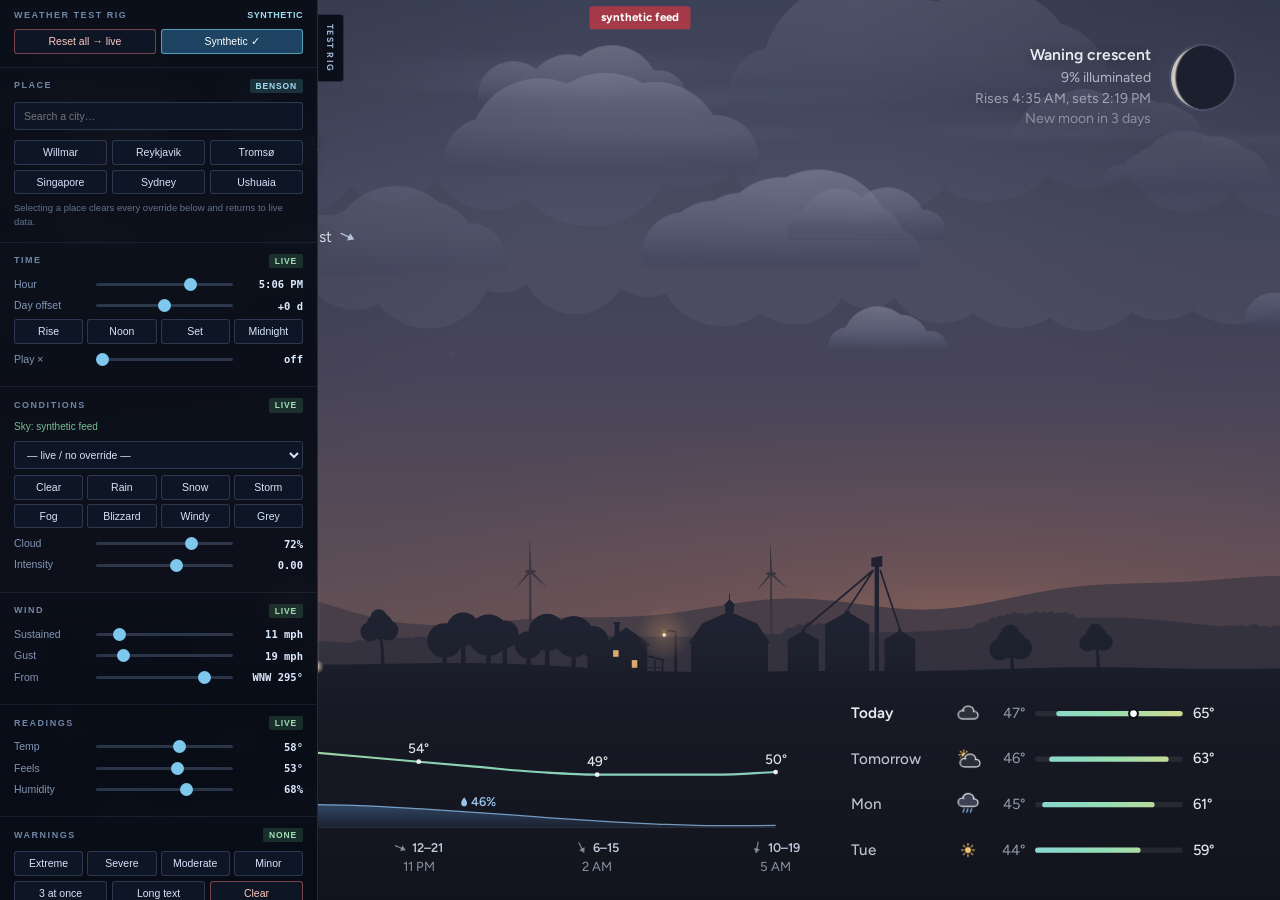
==== commit a3708810: "Web app with Build 37: copyright notice; README rights notice Co-Authored-By: Claude Opus 5.5 <norep" ====
--- a/test/index.html
+++ b/test/index.html
@@ -287,8 +287,7 @@
     <h4>About</h4>
     <div id="credits">
       <div id="appVer" class="cr-by" hidden></div>
-      <div class="cr-by">Designed and directed by Aaran</div>
-      <div style="margin-bottom:4px">Built with AI assistance (Claude and Copilot).</div>
+      <div class="cr-by" style="margin-bottom:4px">&copy; 2026 Aaran. All rights reserved.</div>
       Weather, geocoding, elevation and satellite data by <a href="https://open-meteo.com/" target="_blank" rel="noopener">Open-Meteo.com</a> (CC BY 4.0).
       Terrain from Copernicus DEM GLO-90; ground type from Copernicus Climate Change Service / ERA5 information.
       US alerts from the National Weather Service; aurora data from NOAA SWPC.
--- a/test/phone.css
+++ b/test/phone.css
@@ -304,3 +304,51 @@
 .njDim { margin-top: 8px; font-size: 11px; line-height: 1.4; color: rgba(150,174,208,.7); }
 /* the widget's own page load: just the scene, nothing on top */
 html.widget body > *:not(#sky) { display: none !important; }
+
+/* app build 30: Places inside Settings */
+#set #phPlaces { font-size: 13px; }
+#set #phPlaces .chips { display: flex; flex-wrap: wrap; gap: 7px; }
+#set #phPlaces .chip { padding: 7px 11px; font-size: 13px; cursor: pointer; }
+#set #phPlaces .chip.home svg { margin-right: 1px; }
+#set #phPlaces .pbtn { margin-top: 8px; padding: 9px; font-size: 13px; }
+/* the wide (desktop / landscape) layout has no place chips */
+html:not(.phone) #phPlacesH, html:not(.phone) #phPlaces { display: none; }
+
+/* app build 32: Settings > Daily forecast */
+#sDaily { font-size: 12.5px; color: rgba(200,214,236,.85); }
+.njHint { color: rgba(150,174,208,.6); font-size: 11px; }
+.njTimes { display: flex; gap: 6px; }
+.njTime { flex: 1; position: relative; text-align: center; padding: 8px 4px; border-radius: 9px; border: 1px solid rgba(160,190,235,.16);
+          background: rgba(255,255,255,.04); cursor: pointer; }
+.njTime b { display: block; font-weight: 500; color: #e8eef8; font-size: 13px; }
+.njTime small { display: block; font-size: 10.5px; color: rgba(150,174,208,.75); margin-top: 2px; line-height: 1.25; }
+.njTime input { position: absolute; inset: 0; opacity: 0; width: 100%; height: 100%; cursor: pointer; }
+.njSel { margin-top: 7px; width: 100%; padding: 8px; border-radius: 9px; background: #121a26; color: #e8eef8; border: 1px solid rgba(160,190,235,.25); font: inherit; }
+
+/* ---- Njord Free (app build 37) ---- */
+.njLock { display: inline-block; margin-right: 4px; vertical-align: -1px; }
+.seg button.locked { opacity: .5; }
+.pbtn.locked { opacity: .75; border-style: dashed; }
+.njFreeNote { font-size: 11.5px; color: rgba(150,174,208,.85); margin: 7px 2px 2px; }
+.njFreeNote b { color: #78e0f2; font-weight: 600; cursor: pointer; }
+#njUp, #njIntl { position: fixed; inset: 0; z-index: 9000; }
+#njUp[hidden], #njIntl[hidden] { display: none; }
+.upDim { position: absolute; inset: 0; background: rgba(0,0,0,.45); }
+.upSheet { position: absolute; left: 0; right: 0; bottom: 0; background: #0f1a2e; border-radius: 18px 18px 0 0;
+  padding: 18px 20px calc(22px + env(safe-area-inset-bottom)); box-shadow: 0 -10px 40px rgba(0,0,0,.6); color: #e8eef8; }
+.upSheet h2, .intlCard h2 { margin: 0 0 4px; font: 600 19px/1.25 Figtree, system-ui, sans-serif; }
+.upSub { color: #9fb2cf; font-size: 13px; margin-bottom: 8px; }
+.upList { margin: 0 0 14px; padding: 0; list-style: none; }
+.upList li { padding: 7px 0; border-bottom: 1px solid rgba(160,190,235,.1); font-size: 14px; color: #e8eef8; }
+.upList li:before { content: "\2713"; color: #78e0f2; margin-right: 10px; font-weight: 700; }
+.upGo { display: block; width: 100%; padding: 13px; border-radius: 12px; border: 0; background: #c8463c; color: #fff;
+  font: 600 15px Figtree, system-ui, sans-serif; cursor: pointer; }
+.upLater { display: block; width: 100%; padding: 11px; border: 0; background: none; color: #9fb2cf;
+  font: 400 14px Figtree, system-ui, sans-serif; margin-top: 4px; cursor: pointer; }
+.upSoon { text-align: center; color: #ffd36a; font-size: 12.5px; margin-top: 8px; }
+#sGetNjord .upList li { font-size: 13px; padding: 6px 0; }
+#sGetNjord .upGo { padding: 11px; font-size: 14px; }
+.intlCard { position: absolute; left: 16px; right: 16px; top: 34%; background: rgba(15,26,46,.96); border-radius: 16px;
+  padding: 20px; color: #e8eef8; text-align: center; box-shadow: 0 10px 40px rgba(0,0,0,.5); }
+.intlCard p { color: #9fb2cf; font-size: 13.5px; margin: 6px 0 14px; line-height: 1.4; }
+.intlCard .upGo { width: auto; display: inline-block; padding: 12px 26px; }
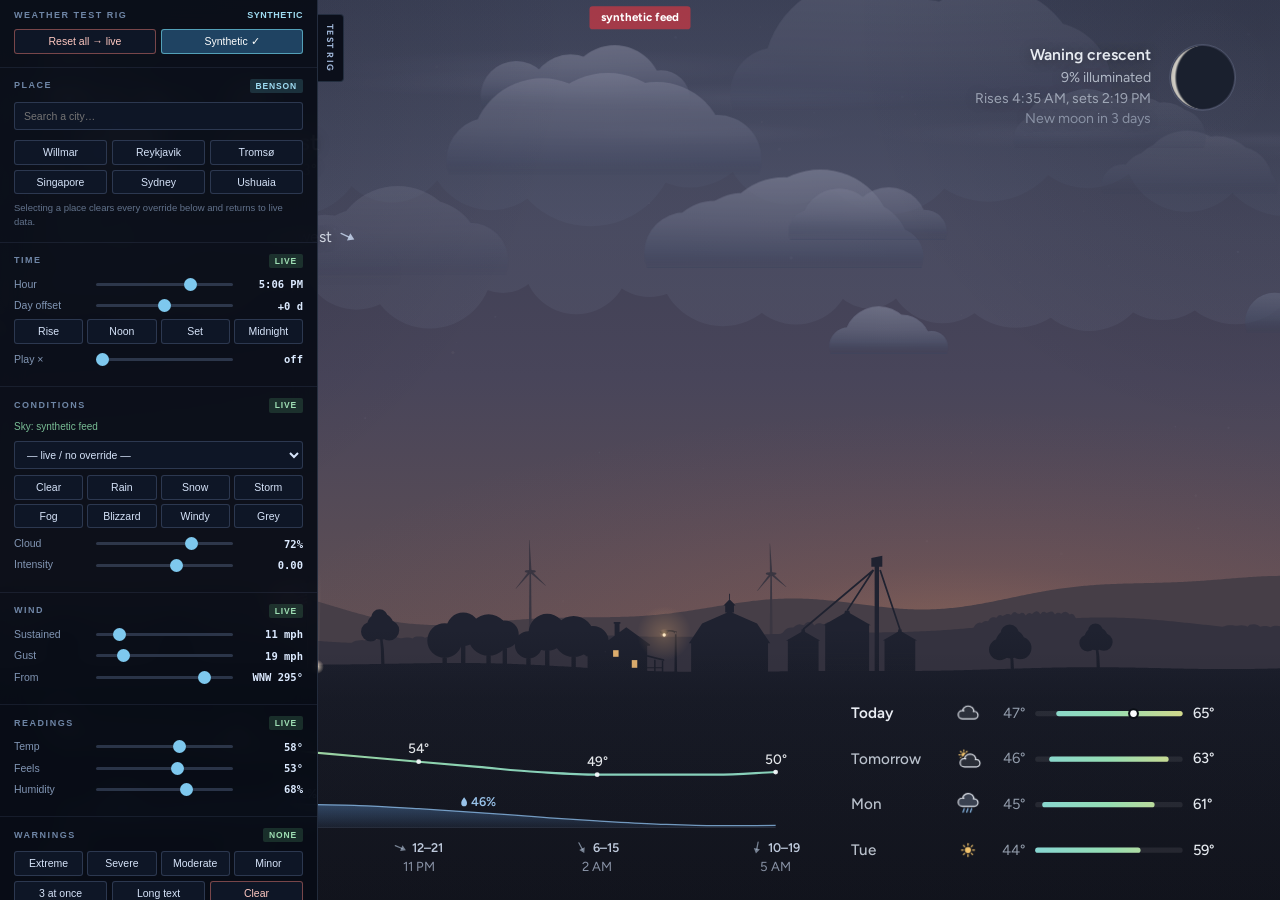
==== commit faf28031: "Web app with Build 39: radar on a vector map, map style setting Co-Authored-By: Claude Opus 5.5 <nor" ====
--- a/test/index.html
+++ b/test/index.html
@@ -220,12 +220,14 @@
 <!-- Njord Weather app: loading screen (fjord, aurora, longship). phone.js lifts it once the first forecast is in. -->
 <div id="njLoad" style="position:fixed;inset:0;z-index:100;background:#0E1A33;transition:opacity .5s ease">
 <svg viewBox="0 0 108 200" preserveAspectRatio="xMidYMax slice" style="position:absolute;inset:0;width:100%;height:100%">
-<defs><linearGradient id="njSky" x1="0" y1="0" x2="0" y2="1"><stop offset="0" stop-color="#0B1630"/><stop offset=".62" stop-color="#2A3560"/><stop offset="1" stop-color="#6B5478"/></linearGradient></defs>
-<rect width="108" height="200" fill="url(#njSky)"/>
+<defs><linearGradient id="njSky" x1="0" y1="0" x2="0" y2="1"><stop offset="0" stop-color="#0B1630"/><stop offset=".62" stop-color="#2A3560"/><stop offset="1" stop-color="#6B5478"/></linearGradient><linearGradient id="njDawn" x1="0" y1="0" x2="0" y2="1"><stop offset="0" stop-color="#2B4F86"/><stop offset=".55" stop-color="#E39A6B"/><stop offset="1" stop-color="#F4C98A"/></linearGradient></defs>
+<rect id="njLsky" width="108" height="200" fill="url(#njSky)"/>
+<g class="njNight">
 <path d="M-4,86 C18,62 40,82 60,66 C76,54 92,60 112,52" stroke="#78F0AA" stroke-opacity=".8" stroke-width="5" fill="none" stroke-linecap="round"/>
 <path d="M-4,96 C20,76 42,92 62,78 C78,68 94,72 112,66" stroke="#78E0F2" stroke-opacity=".3" stroke-width="3" fill="none" stroke-linecap="round"/>
 <circle cx="84" cy="100" r="6.5" fill="#F4F1E6"/>
-<g fill="#fff" fill-opacity=".7"><circle cx="14" cy="40" r=".6"/><circle cx="40" cy="28" r=".5"/><circle cx="70" cy="36" r=".6"/><circle cx="96" cy="80" r=".5"/><circle cx="22" cy="110" r=".5"/></g>
+<g fill="#fff" fill-opacity=".7"><circle cx="14" cy="40" r=".6"/><circle cx="40" cy="28" r=".5"/><circle cx="70" cy="36" r=".6"/><circle cx="96" cy="80" r=".5"/><circle cx="22" cy="110" r=".5"/></g></g>
+<g class="njDay" style="display:none"><circle cx="80" cy="112" r="8" fill="#FFC35C"/><g fill="#FFF4EA" fill-opacity=".9"><ellipse cx="24" cy="92" rx="12" ry="5"/><ellipse cx="31" cy="89" rx="8" ry="5"/></g></g>
 <path fill="#56658E" d="M0,160 L18,140 L30,148 L48,126 L64,142 L80,128 L108,148 L108,200 L0,200 Z"/>
 <path fill="#E6ECF6" d="M48,126 L42,133 L45,132 L48,135 L51,132 L54,133 Z"/>
 <path fill="#E6ECF6" d="M80,128 L75,133 L78,133 L80,136 L83,133 Z"/>
@@ -234,15 +236,32 @@
 <rect x="0" y="172" width="108" height="28" fill="#0F1A2C"/>
 <g transform="translate(34,150) scale(.42)">
 <line x1="56" y1="34" x2="56" y2="76" stroke="#E9D9B8" stroke-width="2.4"/>
-<path d="M42,38 L72,38 C75,50 75,60 72,68 L42,68 C45,58 45,48 42,38 Z" fill="#C8463C"/>
-<path d="M42,38 L72,38 C75,50 75,60 72,68 L42,68 C45,58 45,48 42,38 Z M49,38 C52,48.5 52,58.5 49,68 M57,38 C60,49 60,59 57,68 M65,38 C68,49.5 68,59.5 65,68" fill="none" stroke="#F1E6D0" stroke-width="2"/>
+<path id="njLsail" d="M42,38 L72,38 C75,50 75,60 72,68 L42,68 C45,58 45,48 42,38 Z" fill="#C8463C"/>
+<path id="njLseam" d="M42,38 L72,38 C75,50 75,60 72,68 L42,68 C45,58 45,48 42,38 Z M49,38 C52,48.5 52,58.5 49,68 M57,38 C60,49 60,59 57,68 M65,38 C68,49.5 68,59.5 65,68" fill="none" stroke="#F1E6D0" stroke-width="2"/>
 <path d="M56,87.5 C72,87.5 84,82 88,74 C89.6,70.8 90.2,67 89.4,63.4 C89,61.8 86.6,62 86.6,63.6 C86.9,67.6 85.4,72.6 82,76 L30,76 C26.6,72.6 25.1,67.6 25.4,63.6 C25.4,62 23,61.8 22.6,63.4 C21.8,67 22.4,70.8 24,74 C28,82 40,87.5 56,87.5 Z" fill="#E9D9B8"/>
 </g>
 <path d="M8,188 C18,185 24,191 34,188 C44,185 50,191 60,188 C70,185 76,191 86,188 C94,186 98,189 102,188" stroke="#7FC8E6" stroke-opacity=".8" stroke-width="1.4" fill="none" stroke-linecap="round"/>
 </svg>
-<div style="position:absolute;left:0;right:0;top:20%;text-align:center;color:#F4F1E6;font:300 40px/1.1 Fraunces,Georgia,serif;letter-spacing:.5px;text-shadow:0 2px 12px rgba(0,0,0,.4)">Njord Weather
+<div style="position:absolute;left:0;right:0;top:20%;text-align:center;color:#F4F1E6;font:300 40px/1.1 Fraunces,Georgia,serif;letter-spacing:.5px;text-shadow:0 2px 12px rgba(0,0,0,.4)"><span id="njLname">Njord Weather</span>
 <div style="font:500 13px/1.4 Figtree,system-ui,sans-serif;letter-spacing:.18em;text-transform:uppercase;opacity:.7;margin-top:10px">Reading the sky&hellip;</div></div>
 </div>
+<script>
+/* Njord Free (app build 39): the loading screen matches the Free icon - dawn
+   sky, low sun, a cloud, a plain sail - and says Njord Free */
+(function(){
+  let free = false;
+  try { free = !!(window.NjordAndroid && NjordAndroid.isFree && NjordAndroid.isFree()); } catch(e){}
+  if(!free && !/[?&]free=1\b/.test(location.search)) return;
+  const L = document.getElementById("njLoad"); if(!L) return;
+  L.style.background = "#2B4F86";
+  document.getElementById("njLsky").setAttribute("fill", "url(#njDawn)");
+  L.querySelector(".njNight").style.display = "none";
+  L.querySelector(".njDay").style.display = "";
+  document.getElementById("njLsail").setAttribute("fill", "#E6DCC4");
+  document.getElementById("njLseam").setAttribute("stroke", "#A89C80");
+  document.getElementById("njLname").textContent = "Njord Free";
+})();
+</script>
 <canvas id="sky"></canvas>
 <div id="aurPop" hidden><b></b><span></span></div>
 <div id="ui">
--- a/test/phone.css
+++ b/test/phone.css
@@ -352,3 +352,50 @@
   padding: 20px; color: #e8eef8; text-align: center; box-shadow: 0 10px 40px rgba(0,0,0,.5); }
 .intlCard p { color: #9fb2cf; font-size: 13.5px; margin: 6px 0 14px; line-height: 1.4; }
 .intlCard .upGo { width: auto; display: inline-block; padding: 12px 26px; }
+
+/* ---- Radar (app build 38) ---- */
+.rdMap { position: relative; overflow: hidden; background: #e7e8e5; }
+.rdMap img, .rdMap .rdFrames, .rdPane { position: absolute; inset: 0; width: 100%; height: 100%; }
+.rdMap img { pointer-events: none; user-select: none; -webkit-user-drag: none; }
+.rdF { opacity: .8; visibility: hidden; }
+.rdPin { position: absolute; left: 50%; top: 50%; width: 12px; height: 12px; margin: -6px 0 0 -6px; border-radius: 50%;
+  background: #4fa3b5; border: 2px solid #fff; box-shadow: 0 0 0 4px rgba(79,163,181,.3); pointer-events: none; }
+#phRadar { cursor: pointer; }
+#phRadar .rdMap { height: 200px; border-radius: 12px; margin-top: 2px; }
+#phRadar .rdTime { position: absolute; left: 8px; bottom: 8px; background: rgba(15,26,46,.8); color: #fff;
+  font-size: 11.5px; padding: 3px 8px; border-radius: 8px; }
+#rdFull { position: fixed; inset: 0; z-index: 8500; background: #e7e8e5; touch-action: none; }
+#rdFull[hidden] { display: none; }
+#rdFull > .rdMap { position: absolute; inset: 0; }
+.rdPane { will-change: transform; transform-origin: 50% 50%; }
+.rdTop { position: absolute; left: 10px; right: 10px; top: calc(12px + env(safe-area-inset-top)); display: flex; gap: 8px; align-items: center; }
+.rdB { background: rgba(15,26,46,.92); color: #e8eef5; border: 0; border-radius: 12px; padding: 9px 12px;
+  font: 600 14px Figtree, system-ui, sans-serif; box-shadow: 0 4px 16px rgba(0,0,0,.3); cursor: pointer; }
+.rdZoom { position: absolute; right: 10px; top: 42%; display: flex; flex-direction: column; gap: 6px; }
+.rdZoom .rdB { width: 42px; height: 42px; padding: 0; font-size: 20px; }
+.rdBot { position: absolute; left: 10px; right: 10px; bottom: calc(14px + env(safe-area-inset-bottom)); background: rgba(15,26,46,.94);
+  border-radius: 14px; padding: 10px 12px 8px; color: #e8eef5; box-shadow: 0 6px 24px rgba(0,0,0,.35); }
+.rdRow { display: flex; align-items: center; gap: 10px; margin-bottom: 8px; }
+.rdRow input { flex: 1; accent-color: #78e0f2; }
+#rdTimeF { font-variant-numeric: tabular-nums; font-size: 13px; min-width: 64px; text-align: right; }
+.rdPlay { width: 38px; height: 38px; border-radius: 50%; background: #c8463c; border: 0; color: #fff; font-size: 13px; cursor: pointer; flex: none; }
+.rdBar { display: flex; height: 6px; border-radius: 3px; overflow: hidden; }
+.rdBar i { flex: 1; }
+.rdLk { display: flex; justify-content: space-between; font-size: 10px; color: #8aa3b8; margin-top: 2px; }
+.rdAttr { font-size: 9.5px; color: #6f8296; margin-top: 4px; text-align: right; }
+.rdLay { position: absolute; left: 10px; right: 10px; top: calc(60px + env(safe-area-inset-top)); background: rgba(15,26,46,.96);
+  border-radius: 14px; padding: 6px 0; color: #e8eef5; box-shadow: 0 6px 24px rgba(0,0,0,.35); }
+.rdLay > div { padding: 10px 14px; font-size: 14px; display: flex; justify-content: space-between; gap: 10px; cursor: pointer; }
+.rdLay > div.on { color: #78e0f2; }
+.rdLay > div.lk { opacity: .5; cursor: default; }
+.rdLay small { color: #8aa3b8; font-size: 11.5px; white-space: nowrap; }
+.rdLay .rdFreeNote { font-size: 12px; color: #9fb2cf; cursor: default; display: block; }
+.rdLay .rdFreeNote b { color: #78e0f2; }
+/* build 39: vector map (MapLibre) */
+.rdGL { position: absolute; inset: 0; }
+#phRadar .rdGL { pointer-events: none; }
+#phRadar .maplibregl-marker { pointer-events: none; }
+#phRadar .rdTime { z-index: 2; }
+.rdGear { padding: 8px 10px; display: flex; align-items: center; }
+.rdLay .rdHead { font-size: 11px; letter-spacing: .08em; text-transform: uppercase; color: #8aa3b8; cursor: default; padding-bottom: 4px; }
+.rdTop, .rdZoom, .rdBot, .rdLay { z-index: 3; }
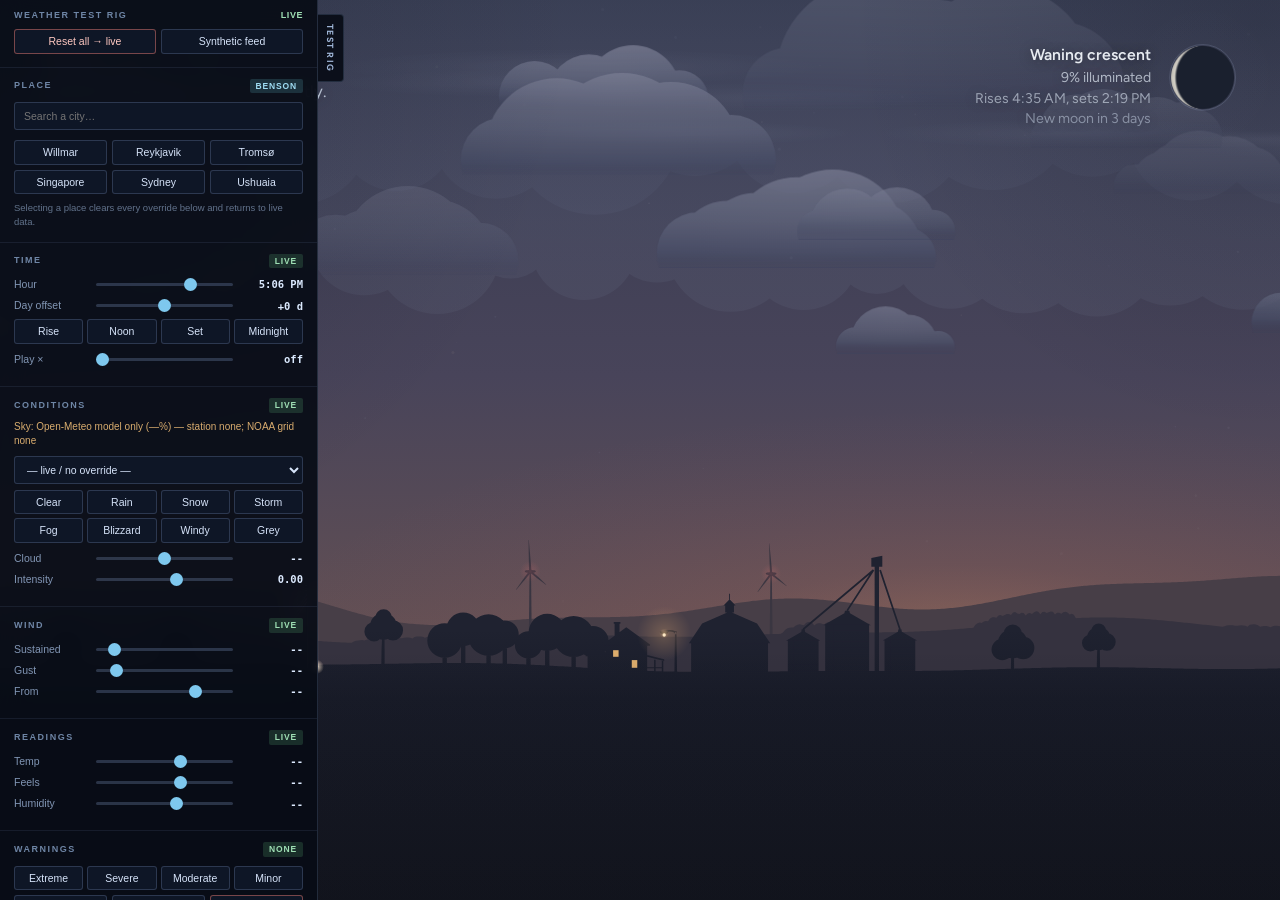
==== commit e3b8fbad: "Web app with Build 51: NOAA first in the US, NWS highs/lows, radar settings panel Co-Authored-By: Cl" ====
--- a/test/index.html
+++ b/test/index.html
@@ -307,9 +307,13 @@
     <div id="credits">
       <div id="appVer" class="cr-by" hidden></div>
       <div class="cr-by" style="margin-bottom:4px">&copy; 2026 Aaran. All rights reserved.</div>
-      Weather, geocoding, elevation and satellite data by <a href="https://open-meteo.com/" target="_blank" rel="noopener">Open-Meteo.com</a> (CC BY 4.0).
+      <span class="cr-full">Weather, geocoding, elevation and satellite data by <a href="https://open-meteo.com/" target="_blank" rel="noopener">Open-Meteo.com</a> (CC BY 4.0).
       Terrain from Copernicus DEM GLO-90; ground type from Copernicus Climate Change Service / ERA5 information.
-      US alerts from the National Weather Service; aurora data from NOAA SWPC.
+      US alerts from the National Weather Service; aurora data from NOAA SWPC.</span>
+      <span class="cr-free" hidden>Forecasts and alerts from the National Weather Service; aurora data from NOAA SWPC.
+      Places and population from the U.S. Census Bureau.
+      Terrain: United States 3DEP (formerly NED) and global GMTED2010 and SRTM terrain data courtesy of the U.S. Geological Survey,
+      via Mapzen Terrain Tiles on AWS.</span>
       Flags by <a href="https://flagpedia.net/" target="_blank" rel="noopener">Flagpedia.net</a>.
       Holidays from <a href="https://date.nager.at/" target="_blank" rel="noopener">Nager.Date</a>.
       Not affiliated with or endorsed by NOAA or the National Weather Service. Forecasts are for general interest only.
@@ -690,6 +694,9 @@
   try {
     const j = JSON.parse(STORE.get("weather.settings") || "null");
     if(j) for(const k of SETTING_KEYS) if(k in j && k !== "testMode") CONFIG[k] = j[k];
+    /* build 50: rain on glass back on for everyone, once (it can still be turned off) */
+    if(!STORE.get("weather.glassOn.v50")){ CONFIG.rainOnGlass = true; STORE.set("weather.glassOn.v50", "1");
+      if(j){ j.rainOnGlass = true; STORE.set("weather.settings", JSON.stringify(j)); } }
     /* test mode is per session: a wallpaper should always start as a wallpaper */
     const h = JSON.parse(STORE.get("weather.home") || "null");
     if(h && isFinite(h.lat) && isFinite(h.lng)) CONFIG.home = h;
@@ -1014,6 +1021,13 @@
 /* where the forecast on screen came from: "om" Open-Meteo, "nws" the NOAA
    backup (US only), "cache" the last good forecast saved in this browser */
 let WX_SRC = "om", WX_SRC_AT = 0;
+/* Njord Free (app build 48) runs on NOAA alone: no Open-Meteo forecast */
+const NJ_FREE = (() => { try { return !!(window.NjordAndroid && NjordAndroid.isFree && NjordAndroid.isFree()); }
+                         catch(e){ return false; } })() || /[?&]free=1\b/.test(location.search);
+if(NJ_FREE) try {             // Free's About credits name the sources it actually uses
+  document.querySelectorAll("#credits .cr-full").forEach(e => e.hidden = true);
+  document.querySelectorAll("#credits .cr-free").forEach(e => e.hidden = false);
+} catch(e){}
 let OM_BLOCK_UNTIL = 0, OM_BLOCK_WHY = "";
 const realNow = () => Date.now() - TIME_OFFSET;          // rate limits run on the real clock
 const omBlocked = () => realNow() < OM_BLOCK_UNTIL;
@@ -1069,18 +1083,10 @@
 const OVERRIDE = {};
 const RIG = { autoSynth: true, synthetic: false };
 let PLAY = 0, PLAY_AT = 0, PLAY_SYNC = 0;
-function loadWeather(){
-  /* A forecast fetched for this place in the last 10 minutes is still
-     current: use it instead of asking Open-Meteo again. */
-  try {
-    const j = JSON.parse(STORE.get(wxCacheKey()) || "null");
-    if(j && j.src === "om" && realNow() - j.at < 10*60000){
-      const c = loadSavedForecast();
-      if(c){ acceptWX(c.wx, "om", c.at); WX_FETCHED = c.at; wxFails = 0; WX_WHY = ""; return; }
-    }
-  } catch(e){}
+/* app build 51: Open-Meteo's forecast for a place, in the shape the rest of the
+   file uses (days follow the NWS day/night rule, see dayNight) */
+function omForecast(P){
   const imp = CONFIG.units === "imperial";
-  const P = PLACE, stamp = P.lat + "," + P.lng;
   const u = "https://api.open-meteo.com/v1/forecast"
     + "?latitude=" + P.lat + "&longitude=" + P.lng
     + "&current=temperature_2m,apparent_temperature,relative_humidity_2m,is_day,"
@@ -1096,11 +1102,10 @@
     + "&temperature_unit=" + (imp ? "fahrenheit" : "celsius")
     + "&wind_speed_unit="  + (imp ? "mph" : windMS() ? "ms" : "kmh")
     + "&precipitation_unit=" + (imp ? "inch" : "mm");
-  omFetch(u).then(j => {
+  return omFetch(u).then(j => {
     if(!j || !j.current) throw { reason: "reply had no current conditions" };
-    if(PLACE.lat + "," + PLACE.lng !== stamp) return;      // moved mid-flight
     const c = j.current, d = j.daily || {}, h = j.hourly || {};
-    WX = {
+    const wx = {
       temp   : Math.round(c.temperature_2m),
       feels  : Math.round(c.apparent_temperature),
       humid  : Math.round(c.relative_humidity_2m),
@@ -1136,6 +1141,27 @@
       })),
       at: Date.now()
     };
+
+    dayNight(wx);
+    return wx;
+  });
+}
+function loadWeather(){
+  if(NJ_FREE){ loadWeatherFree(); return; }
+  if(usPlace(PLACE)){ loadWeatherUS(); return; }      // build 51: NOAA first in the US
+  /* A forecast fetched for this place in the last 10 minutes is still
+     current: use it instead of asking Open-Meteo again. */
+  try {
+    const j = JSON.parse(STORE.get(wxCacheKey()) || "null");
+    if(j && j.src === "om" && realNow() - j.at < 10*60000){
+      const c = loadSavedForecast();
+      if(c){ acceptWX(c.wx, "om", c.at); WX_FETCHED = c.at; wxFails = 0; WX_WHY = ""; return; }
+    }
+  } catch(e){}
+  const P = PLACE, stamp = P.lat + "," + P.lng;
+  omForecast(P).then(wx => {
+    if(PLACE.lat + "," + PLACE.lng !== stamp) return;      // moved mid-flight
+    WX = wx;
     saveForecast(WX, "om");
     acceptWX(WX, "om");
     wxFails = 0; WX_WHY = ""; WX_RETRY_AT = 0;
@@ -1178,6 +1204,101 @@
     try { if(typeof syncRig === "function") syncRig(); } catch(e){}
   }
 }
+/* app build 51: Njord in the US. NOAA's forecast for the days it covers (about 7),
+   Open-Meteo's for the days after. If NOAA can't be reached, Open-Meteo alone
+   (with a note) and NOAA is asked again in 30 min; if both fail, the saved one. */
+function loadWeatherUS(){
+  const P = PLACE, stamp = P.lat + "," + P.lng;
+  try {
+    const j = JSON.parse(STORE.get(wxCacheKey()) || "null");
+    if(j && j.src === "nws" && realNow() - j.at < 10*60000){
+      const c = loadSavedForecast();
+      if(c){ acceptWX(c.wx, "nws", c.at); WX_FETCHED = c.at; wxFails = 0; WX_WHY = ""; return; }
+    }
+  } catch(e){}
+  NWS_STATE = "loading";
+  const err = e => ({ err: e });
+  Promise.all([nwsForecast(P).catch(err), omForecast(P).catch(err)]).then(([n, o]) => {
+    if(PLACE.lat + "," + PLACE.lng !== stamp) return;
+    clearTimeout(wxTimer);
+    if(!n.err){
+      NWS_STATE = "ok";
+      const wx = o.err ? n : extendWX(n, o);
+      saveForecast(wx, "nws"); acceptWX(wx, "nws");
+      wxFails = 0; WX_WHY = ""; WX_RETRY_AT = 0;
+      return;
+    }
+    NWS_STATE = "failed: " + errText(n.err);
+    if(!o.err){
+      saveForecast(o, "om"); acceptWX(o, "om");
+      wxFails = 0; WX_WHY = ""; WX_RETRY_AT = realNow() + 30*60000;
+      wxTimer = setTimeout(loadWeather, 30*60000);
+      return;
+    }
+    wxFails++;
+    WX_WHY = String(NWS_STATE).replace(/^failed: /, "");
+    WX_STATE = WX_LIVE ? "stale" : "offline";
+    if(!WX_LIVE || WX_SRC === "cache"){ const c = loadSavedForecast(); if(c) acceptWX(c.wx, "cache", c.at); }
+    const wait = [15000, 45000, 120000, 300000][wxFails - 1] || 15*60000;
+    WX_RETRY_AT = realNow() + wait;
+    wxTimer = setTimeout(loadWeather, wait);
+    lastDraw = 0;
+  });
+}
+/* NOAA's days, then Open-Meteo's days (and hours) after the last one NOAA has */
+function extendWX(n, o){
+  const lastD = n.days.length ? n.days[n.days.length - 1].date : "";
+  const lastH = n.hours.length ? n.hours[n.hours.length - 1].time : "";
+  return Object.assign({}, n, {
+    days : n.days.concat(o.days.filter(d => d.date > lastD)).slice(0, 10),
+    hours: n.hours.concat(o.hours.filter(h => h.time > lastH)),
+    ext  : true });
+}
+const usPlace = P => P.cc === "US" || (!P.cc && P.lat > 17 && P.lat < 72 && P.lng < -64 && P.lng > -180);
+/* app build 51: days follow the National Weather Service's day and night.
+   High: 7 AM-7 PM. Low: the night after, 7 PM to 8 AM. Chance of rain/snow:
+   6 AM to 6 AM next morning, so overnight snow stays on the day it starts.
+   A day whose night isn't in the data keeps its own low (marked loPart). */
+function dayNight(wx){
+  const H = wx.hours || [], by = new Map();
+  for(const h of H){ const d = h.time.slice(0, 10); if(!by.has(d)) by.set(d, []); by.get(d).push(h); }
+  const hr = h => +h.time.slice(11, 13);
+  const nextDate = d => { const t = new Date(d + "T12:00:00Z"); t.setUTCDate(t.getUTCDate() + 1); return t.toISOString().slice(0, 10); };
+  for(const d of wx.days || []){
+    const mine = by.get(d.date) || [], nx = by.get(nextDate(d.date)) || [];
+    const dayH = mine.filter(h => hr(h) >= 7 && hr(h) <= 19);
+    const nightH = mine.filter(h => hr(h) >= 19).concat(nx.filter(h => hr(h) <= 8));
+    const popH = mine.filter(h => hr(h) >= 6).concat(nx.filter(h => hr(h) < 6));
+    if(dayH.length) d.hi = Math.max(...dayH.map(h => h.temp));
+    if(nightH.length >= 8){ d.lo = Math.min(...nightH.map(h => h.temp)); d.loPart = false; } else d.loPart = true;
+    if(popH.length && popH.some(h => h.pop != null)) d.pop = Math.max(...popH.map(h => h.pop || 0));
+  }
+  return wx;
+}
+/* Njord Free: NOAA's forecast is the forecast. A NOAA forecast fetched in the
+   last 10 minutes is reused; if NOAA can't be reached, the saved one shows
+   (labelled with its age) and it tries again soon. */
+function loadWeatherFree(){
+  const P = PLACE, stamp = P.lat + "," + P.lng;
+  try {
+    const j = JSON.parse(STORE.get(wxCacheKey()) || "null");
+    if(j && j.src === "nws" && realNow() - j.at < 10*60000){
+      const c = loadSavedForecast();
+      if(c){ acceptWX(c.wx, "nws", c.at); WX_FETCHED = c.at; wxFails = 0; WX_WHY = ""; return; }
+    }
+  } catch(e){}
+  backupForecast(stamp).then(ok => {
+    if(PLACE.lat + "," + PLACE.lng !== stamp) return;
+    if(WX_SRC === "nws" && NWS_STATE === "ok"){ wxFails = 0; WX_WHY = ""; WX_RETRY_AT = 0; return; }
+    wxFails++;
+    WX_WHY = String(NWS_STATE).replace(/^failed: /, "");
+    WX_STATE = WX_LIVE ? "stale" : "offline";
+    const wait = [15000, 45000, 120000, 300000][wxFails - 1] || 15*60000;
+    WX_RETRY_AT = realNow() + wait;
+    clearTimeout(wxTimer); wxTimer = setTimeout(loadWeather, wait);
+    lastDraw = 0;
+  });
+}
 /* Shared by every source: make a forecast the live one. */
 function acceptWX(wx, src, at){
   if(RIG.auto){ RIG.synthetic = false; RIG.auto = false; }   // real data arrived
@@ -1263,21 +1384,61 @@
                                    - 5.481717e-2*rh*rh + 1.22874e-3*tF*tF*rh + 8.5282e-4*tF*rh*rh - 1.99e-6*tF*tF*rh*rh;
   return tF;
 }
-function nwsHourlyToWX(j){
+/* Njord Free (app build 48): NOAA's raw gridded forecast ("forecastGridData")
+   fills in what the hourly text forecast leaves out - feels-like, gusts, sky
+   cover and rain/snow amounts - so Free can run on NOAA alone. Values come
+   as UTC intervals ("2026-11-24T15:00:00+00:00/PT3H") in metric units;
+   amounts are totals over the interval and are spread evenly over its hours. */
+function gridSeries(g, name){
+  const s = g && g.properties && g.properties[name];
+  return ((s && s.values) || []).map(v => {
+    const [start, dur] = String(v.validTime).split("/");
+    const m = /P(?:(\d+)D)?T?(?:(\d+)H)?/.exec(dur || "");
+    const hrs = (+(m && m[1]) || 0)*24 + (+(m && m[2]) || 0) || 1;
+    const t0 = Date.parse(start);
+    return { t0, t1: t0 + hrs*3600e3, hrs, v: v.value };
+  });
+}
+function gridAt(series, ms){
+  for(const x of series) if(ms >= x.t0 && ms < x.t1) return x;
+  return null;
+}
+function nwsHourlyToWX(j, g){
   const per = (j && j.properties && j.properties.periods) || [];
   if(!per.length) throw { reason: "NOAA hourly had no periods" };
   const metric = CONFIG.units === "metric";
   const T = f => metric ? (f - 32)*5/9 : f, V = m => metric ? m*(windMS() ? 0.44704 : 1.609344) : m;
+  const G = {};
+  for(const n of ["apparentTemperature","skyCover","windGust","quantitativePrecipitation","snowfallAmount","relativeHumidity"])
+    G[n] = gridSeries(g, n);
+  const hasGrid = G.skyCover.length > 0;
   const hours = per.map(q => {
     const f = q.temperatureUnit === "C" ? q.temperature*9/5 + 32 : q.temperature;
     const nums = String(q.windSpeed || "").match(/\d+/g), mph = nums ? Math.max(...nums.map(Number)) : 0;
     const pop = q.probabilityOfPrecipitation ? q.probabilityOfPrecipitation.value : null;
-    const rh = q.relativeHumidity ? q.relativeHumidity.value : null;
+    const ms = Date.parse(q.startTime);
+    const at = n => { const x = gridAt(G[n], ms); return x && x.v != null ? x.v : null; };
+    let rh = q.relativeHumidity ? q.relativeHumidity.value : null;
+    if(rh == null) rh = at("relativeHumidity");
+    const app = at("apparentTemperature"), sky = at("skyCover"), gk = at("windGust");
+    /* amounts are for the hour before this one, like Open-Meteo's */
+    const per1 = n => { const x = gridAt(G[n], ms - 30*60000); return x && x.v != null ? x.v/x.hrs : null; };
+    const qpf = per1("quantitativePrecipitation"), snw = per1("snowfallAmount");
     return { time: String(q.startTime).slice(0, 16), f, mph, pop, rh,
+             feelsF: app != null ? app*9/5 + 32 : null, sky,
+             gustMph: gk != null ? Math.max(mph, gk/1.609344) : null, qpf, snw,
              code: nwsCode(q.shortForecast, pop), dir: NWS_DIR[q.windDirection] != null ? NWS_DIR[q.windDirection] : null };
   });
+  /* liquid in inches or mm, snow depth in inches or cm (as Open-Meteo gives them) */
+  const L = mm => mm == null ? null : metric ? +mm.toFixed(1) : +(mm/25.4).toFixed(2);
+  const S = mm => mm == null ? null : metric ? +(mm/10).toFixed(1) : +(mm/25.4).toFixed(1);
   const out = hours.map(o => ({ time: o.time, temp: Math.round(T(o.f)), pop: o.pop, code: o.code,
-                                wind: Math.round(V(o.mph)), dir: o.dir, gust: Math.round(V(o.mph)) }));
+                                wind: Math.round(V(o.mph)), dir: o.dir,
+                                gust: Math.round(V(o.gustMph != null ? o.gustMph : o.mph)),
+                                amt: hasGrid ? L(o.qpf || 0) : null,
+                                /* rain is what's left of the liquid once the snow (about 10:1) is taken out */
+                                rain: hasGrid ? L(Math.max(0, (o.qpf || 0) - (o.snw || 0)/10)) : null,
+                                snow: hasGrid ? S(o.snw || 0) : null }));
   const byDay = new Map();
   hours.forEach((o, i) => {
     const d = o.time.slice(0, 10);
@@ -1288,53 +1449,94 @@
   for(const [date, hs] of byDay){
     if(days.length >= 10) break;
     const day = hs.filter(h => h.hr >= 7 && h.hr <= 19), pick = day.length ? day : hs;
+    /* the day's wind direction: speed-weighted average of the hours */
+    let sx = 0, sy = 0;
+    hs.forEach(h => { if(h.dir != null){ sx += h.wind*Math.sin(h.dir*Math.PI/180); sy += h.wind*Math.cos(h.dir*Math.PI/180); } });
     days.push({ date,
       code: pick.reduce((a, h) => CODE_RANK(h.code) > CODE_RANK(a) ? h.code : a, pick[0].code),
       hi: Math.max(...hs.map(h => h.temp)), lo: Math.min(...hs.map(h => h.temp)),
-      pop: Math.max(...hs.map(h => h.pop || 0)), amt: null,
-      wind: Math.max(...hs.map(h => h.wind)), gust: Math.max(...hs.map(h => h.wind)) });
-  }
-  /* NOAA's hours run out partway through the last day: its high and low
-     would only cover that part, so drop it. */
-  if(days.length > 1 && byDay.get(days[days.length - 1].date).length < 20) days.pop();
+      pop: Math.max(...hs.map(h => h.pop || 0)),
+      amt: hasGrid ? +hs.reduce((a, h) => a + (h.amt || 0), 0).toFixed(metric ? 1 : 2) : null,
+      wind: Math.max(...hs.map(h => h.wind)), gust: Math.max(...hs.map(h => h.gust)),
+      dir: sx || sy ? (Math.atan2(sx, sy)*180/Math.PI + 360) % 360 : null });
+  }
+  /* build 51: highs, lows and chances by NWS day and night; a day whose
+     night NOAA's hours don't reach (the last one or two) is dropped */
+  dayNight({ days, hours: out });
+  while(days.length > 1 && days[days.length - 1].loPart) days.pop();
   /* They also start at the current hour, so in the evening "today" only
      holds the hours left (a 9 PM high of 45 on a 58 day). The hours already
      gone are in the forecast saved earlier today, when there is one. */
   try {
+    /* build 51: only from a NOAA forecast (an Open-Meteo one gave Free a 37 on a 33 day),
+       and only the high - the low is tonight's, which NOAA's hours do cover */
     const sv = JSON.parse(STORE.get(wxCacheKey()) || "null");
-    const sd = sv && sv.wx && days[0] && (sv.wx.days || []).find(d => d.date === days[0].date);
-    if(sd && isFinite(sd.hi) && isFinite(sd.lo)){
-      days[0].hi = Math.max(days[0].hi, sd.hi); days[0].lo = Math.min(days[0].lo, sd.lo);
+    const sd = sv && sv.src === "nws" && sv.wx && days[0] && (sv.wx.days || []).find(d => d.date === days[0].date);
+    const hrNow = +(out[0] && out[0].time.slice(11, 13));
+    if(sd && isFinite(sd.hi) && hrNow > 7) days[0].hi = Math.max(days[0].hi, sd.hi);
+  } catch(e){}
+  /* build 51: NOAA's own daily high (MaxT, 7 AM-7 PM) and low (MinT, the night
+     after) where its grid has them - the numbers its written forecast uses */
+  if(g){
+    const pad = n => String(n).padStart(2, "0");
+    const dkey = ms => { const q = zonedParts(new Date(ms), PLACE.tz); return q.year + "-" + pad(q.month) + "-" + pad(q.day); };
+    const cv = c => Math.round(T(c*9/5 + 32));
+    for(const x of gridSeries(g, "maxTemperature")){
+      const d = x.v != null && days.find(d => d.date === dkey(x.t0 + 3600e3));
+      if(d) d.hi = cv(x.v);
     }
-  } catch(e){}
+    for(const x of gridSeries(g, "minTemperature")){
+      const d = x.v != null && days.find(d => d.date === dkey(x.t0 + 3600e3));
+      if(d){ d.lo = cv(x.v); d.loPart = false; }
+    }
+  }
+  while(days.length > 1 && (days[days.length - 1].loPart || byDay.get(days[days.length - 1].date).length < 12)) days.pop();
   const now = hours[0], c = out[0];
-  return { temp: c.temp, feels: Math.round(T(feelsF(now.f, now.mph, now.rh))),
-           humid: now.rh != null ? Math.round(now.rh) : null, code: c.code, cloud: CODE_CLOUD(c.code),
-           wind: c.wind, gust: c.gust, dir: c.dir, precip: null, days, hours: out, at: Date.now() };
+  /* app build 49: when NOAA last updated this forecast (for the "NOAA is behind" notice) */
+  const issued = Date.parse((j.properties && (j.properties.updateTime || j.properties.generatedAt)) || "") || null;
+  return { issued, temp: c.temp, feels: Math.round(T(now.feelsF != null ? now.feelsF : feelsF(now.f, now.mph, now.rh))),
+           humid: now.rh != null ? Math.round(now.rh) : null, code: c.code,
+           cloud: now.sky != null ? Math.round(now.sky) : CODE_CLOUD(c.code),
+           wind: c.wind, gust: c.gust, dir: c.dir, precip: c.amt, days, hours: out, at: Date.now() };
 }
 function nwsForecast(P){
-  const key = "weather.points.v1:" + placeKey();
-  const cached = STORE.get(key);
+  const key = "weather.points.v1:" + placeKey(), gkey = "weather.grid.v1:" + placeKey();
+  const cached = STORE.get(gkey) ? STORE.get(key) : null;    // need both addresses
+  /* the raw grid rides along (same address loadGrid uses, so its 14-min cache
+     is shared); the forecast still works without it */
+  const grid = () => {
+    const gu = STORE.get(gkey);
+    if(!gu) return Promise.resolve(null);
+    return cachedJSON(gu, 14*60000, x => fetch(x, OBS_HDR).then(r => r.ok ? r.json() : Promise.reject("grid " + r.status)))
+      .catch(() => null);
+  };
   return (cached ? Promise.resolve(cached)
     : fetch("https://api.weather.gov/points/" + P.lat.toFixed(4) + "," + P.lng.toFixed(4), OBS_HDR)
         .then(r => r.ok ? r.json() : Promise.reject({ reason: "NOAA points HTTP " + r.status }))
         .then(j => { const u = j.properties && j.properties.forecastHourly;
                      if(!u) throw { reason: "NOAA has no forecast here" };
+                     if(j.properties.forecastGridData) STORE.set(gkey, j.properties.forecastGridData);
+                     /* Free: NOAA knows the place's real time zone (the place list only estimates it) */
+                     const tz = j.properties.timeZone;
+                     if(NJ_FREE && tz && P === PLACE && PLACE.tz !== tz){
+                       PLACE.tz = tz; if(!NJ_WIDGET) STORE.set("weather.place", JSON.stringify(PLACE));
+                     }
                      STORE.set(key, u); return u; }))
-    .then(u => fetch(u, OBS_HDR))
-    .then(r => {
-      if(r.ok) return r.json();
-      /* NOAA re-grids an office now and then; a 404 means the saved address
-         is dead, so forget it and look it up again next time. */
-      if(r.status === 404) STORE.set(key, "");
-      return Promise.reject({ reason: "NOAA hourly HTTP " + r.status });
-    })
-    .then(nwsHourlyToWX);
+    .then(u => Promise.all([
+      fetch(u, OBS_HDR).then(r => {
+        if(r.ok) return r.json();
+        /* NOAA re-grids an office now and then; a 404 means the saved address
+           is dead, so forget it and look it up again next time. */
+        if(r.status === 404){ STORE.set(key, ""); STORE.set(gkey, ""); }
+        return Promise.reject({ reason: "NOAA hourly HTTP " + r.status });
+      }),
+      grid()]))
+    .then(([j, g]) => nwsHourlyToWX(j, g));
 }
 let NWS_STATE = "not used";
 function backupForecast(stamp){
   const P = PLACE;
-  const usLike = P.cc === "US" || (!P.cc && P.lat > 17 && P.lat < 72 && P.lng < -64 && P.lng > -180);
+  const usLike = usPlace(P);
   const fromCache = () => {
     if(WX_LIVE && WX_SRC !== "cache") return false;            // keep a fresher one already showing
     const c = loadSavedForecast();
@@ -1357,7 +1559,8 @@
 }
 /* the wallpaper's own words for where the forecast came from */
 function wxSourceNote(){
-  if(WX_SRC === "nws") return "NOAA forecast";
+  if(WX_SRC === "nws") return NJ_FREE || usPlace(PLACE) ? "" : "NOAA forecast";
+  if(WX_SRC === "om" && !NJ_FREE && usPlace(PLACE) && /^failed/.test(NWS_STATE)) return "backup forecast";
   if(WX_SRC === "cache"){
     const mins = Math.round((realNow() - WX_SRC_AT)/60000);
     return "saved forecast, " + (mins < 60 ? mins + " min" : Math.round(mins/60) + " h") + " old";
@@ -2138,7 +2341,7 @@
       if(d <= 26) mM = Math.max(mM, ang);
       mF = Math.max(mF, ang);
       /* Copernicus flattens open sea to exactly 0 m. */
-      if(d <= 26){ wn++; if(h === 0) wc++; }
+      if(d <= 26){ wn++; if(h === 0 || (NJ_FREE && h < 0)) wc++; }   // tiles (Free): sea is below 0
     }
     near.push(mN); mid.push(Math.max(mN, mM)); far.push(Math.max(mM, mF));
     water.push(wn ? wc/wn : 0);
@@ -2222,8 +2425,65 @@
     }
     applyTerrain();
   };
+  /* Njord Free (app build 48): heights from the AWS Terrain Tiles instead -
+     a handful of map tiles rather than 300 single points, no Open-Meteo */
+  if(NJ_FREE){
+    elevFromTiles(pts).then(v => {
+      if(placeKey() !== stamp) return;
+      v.forEach((h, k) => { elev[k] = h; });
+      left = 0; partial(); done();
+    }).catch(() => {
+      if(placeKey() !== stamp) return;
+      failed = batches.length; left = 0; done();
+    });
+    return;
+  }
   /* fire the batches a quarter second apart, not as one burst */
   batches.forEach((i0, n) => setTimeout(() => fetchBatch(i0, 0), n*250));
+}
+/* ---- terrain tiles (Njord Free, app build 48) ------------------------------
+   Terrarium PNG tiles from the AWS open dataset (USGS 3DEP for the US, SRTM /
+   GMTED elsewhere, ETOPO1 under the sea): height in metres is
+   (R*256 + G + B/256) - 32768. Near points (to 16 km) are read at zoom 10
+   (~110 m pixels at 45 deg N), the rest at zoom 8. Sea is below 0, which is
+   what buildProfile reads as water. */
+const TILE_URL = "https://s3.amazonaws.com/elevation-tiles-prod/terrarium/";
+const TILE_PX = new Map();                   // "z/x/y" -> Promise<Uint8ClampedArray>
+function tilePixels(z, x, y){
+  const k = z + "/" + x + "/" + y;
+  if(!TILE_PX.has(k)){
+    TILE_PX.set(k, new Promise((ok, no) => {
+      const im = new Image();
+      im.crossOrigin = "anonymous";
+      im.onload = () => {
+        try {
+          const c = document.createElement("canvas"); c.width = c.height = 256;
+          const g = c.getContext("2d", { willReadFrequently: true });
+          g.drawImage(im, 0, 0);
+          ok(g.getImageData(0, 0, 256, 256).data);
+        } catch(e){ no(e); }
+      };
+      im.onerror = () => no("tile " + k);
+      im.src = TILE_URL + k + ".png";
+    }).catch(e => { TILE_PX.delete(k); throw e; }));
+    if(TILE_PX.size > 40) TILE_PX.delete(TILE_PX.keys().next().value);
+  }
+  return TILE_PX.get(k);
+}
+function elevFromTiles(pts){
+  const D = [0].concat(...Array(TERRAIN_B).fill(TERRAIN_D));     // distance of each point, km
+  return Promise.all(pts.map(([lat, lng], i) => {
+    const z = D[i] <= 16 ? 10 : 8, n = 1 << z;
+    const fx = (lng + 180)/360*n;
+    const s = Math.sin(lat*Math.PI/180);
+    const fy = (0.5 - Math.log((1 + s)/(1 - s))/(4*Math.PI))*n;
+    const tx = Math.floor(fx), ty = Math.floor(fy);
+    const px = Math.min(255, Math.floor((fx - tx)*256)), py = Math.min(255, Math.floor((fy - ty)*256));
+    return tilePixels(z, ((tx % n) + n) % n, ty).then(d => {
+      const o = (py*256 + px)*4;
+      return Math.round(d[o]*256 + d[o + 1] + d[o + 2]/256 - 32768);
+    });
+  }));
 }
 let TERRAIN_TRIES = 0, TERRAIN_RETRY = null, SCENERY_TIMER = null;
 
@@ -2241,6 +2501,22 @@
   if(precipMm < need) return "dry";
   return "green";
 }
+/* Njord Free: the ground type by broad US climate region, close to what the
+   climate-history lookup gives (desert Southwest, steppe High Plains and dry
+   interior West, green East / Pacific Northwest / northern Rockies, tundra
+   in northern Alaska). */
+function usBiome(lat, lng){
+  if(lat < 23 && lng < -154) return "green";                          // Hawaii
+  if(lat > 50 && lng < -129) return lat > 62 ? "cold" : "green";        // Alaska
+  if(lng < -121.5 && lat >= 40) return "green";                          // west of the Cascades
+  if(lng < -120 && lat < 40 && lat >= 34) return "dry";                  // coastal / central California
+  if(lng > -118 && lng < -109.5 && lat < 37.5) return "desert";          // Mojave, Sonoran
+  if(lng >= -109.5 && lng < -103 && lat < 33.5) return "desert";         // Chihuahuan
+  if(lng < -114 && lng >= -121.5 && lat >= 44) return "green";           // inland Northwest forests
+  if(lng < -110 && lng >= -116 && lat >= 44) return "green";             // northern Rockies
+  if(lng < -98) return "dry";                                            // interior West, High Plains
+  return "green";                                                        // the East
+}
 const biomeKind = () => BIOME_FORCE || (BIOME && BIOME.kind) || "green";
 const biome = () => BIOMES[biomeKind()];
 function loadBiome(){
@@ -2248,6 +2524,11 @@
   const cached = STORE.get("weather.biome.v1:" + key);
   if(cached){
     try { BIOME = JSON.parse(cached); BIOME_STATE = "cached"; applyTerrain(); return; } catch(e){}
+  }
+  /* Njord Free (app build 48): no climate-history call; US regions instead */
+  if(NJ_FREE){
+    BIOME = { kind: usBiome(PLACE.lat, PLACE.lng), src: "US regions" }; BIOME_STATE = "ok (US regions)";
+    applyTerrain(); return;
   }
   BIOME = null; BIOME_STATE = "loading";
   const y = new Date().getUTCFullYear() - 1;
@@ -2292,6 +2573,25 @@
   if(PLACE.pop != null && PLACE.cc){ SETTLE_STATE = "cached"; applyTerrain(); return; }
   if(!PLACE.short || PLACE.short === "My location"){ SETTLE_STATE = "unavailable"; return; }
   SETTLE_STATE = "loading";
+  if(NJ_FREE){
+    const k = usKey(PLACE.short);
+    usPlaces().then(list => {
+      if(placeKey() !== stamp) return;
+      let best = null, bd = 40;
+      for(const o of list){
+        if(o.k !== k && o.k !== k + " township") continue;
+        const d = kmBetween(PLACE.lat, PLACE.lng, o.r[2], o.r[3]);
+        if(d < bd){ bd = d; best = o.r; }
+      }
+      if(PLACE.pop == null) PLACE.pop = best ? usHit(best).population : 0;
+      if(!PLACE.cc){ PLACE.cc = "US"; STORE.set("weather.cc.v1:" + key, "US"); }
+      SETTLE_STATE = "ok (US list)";
+      STORE.set("weather.pop.v1:" + key, String(PLACE.pop));
+      if(!NJ_WIDGET) STORE.set("weather.place", JSON.stringify(PLACE));
+      applyTerrain();
+    }).catch(() => { if(placeKey() === stamp) SETTLE_STATE = "unavailable"; });
+    return;
+  }
   fetch("https://geocoding-api.open-meteo.com/v1/search?count=10&language=en&format=json&name="
         + encodeURIComponent(PLACE.short))
     .then(r => r.ok ? r.json() : Promise.reject(0))
@@ -7667,6 +7967,76 @@
   if(typeof closeKb === "function") closeKb();
   showUI();
 }
+/* ---- Njord Free: the built-in US place list (app build 48) -----------------
+   Search runs on the phone against the Census Bureau's list of US places and
+   townships (us-places.json, built at compile time by tools/build_us_places.py
+   and shipped only in Free): no geocoding service. Rows are
+   [name, state, lat, lng, population or -1]. */
+let US_PLACES = null;
+function usPlaces(){
+  if(!US_PLACES) US_PLACES = fetch("us-places.json").then(r => r.ok ? r.json() : Promise.reject("places " + r.status))
+    .then(rows => rows.map(r => ({ r, k: usKey(r[0]) })))
+    .catch(e => { US_PLACES = null; throw e; });
+  return US_PLACES;
+}
+/* "St. Paul" = "Saint Paul" = "st paul"; accents and punctuation don't count */
+function usKey(t){
+  return String(t).normalize("NFD").replace(/[\u0300-\u036f]/g, "").toLowerCase()
+    .replace(/\bsaint\b/g, "st").replace(/\bsainte\b/g, "ste").replace(/\bmount\b/g, "mt").replace(/\bfort\b/g, "ft")
+    .replace(/[^a-z0-9 ]+/g, " ").replace(/\s+/g, " ").trim();
+}
+/* US time zone from the state, with the split states divided by longitude
+   (close; NOAA's own time zone for the place replaces it on the first forecast) */
+const US_TZ = { E:"America/New_York", C:"America/Chicago", M:"America/Denver", P:"America/Los_Angeles" };
+const US_STATE_TZ = { AL:"C", AR:"C", CT:"E", DE:"E", DC:"E", GA:"E", IL:"C", IA:"C", LA:"C", ME:"E", MD:"E",
+  MA:"E", MN:"C", MS:"C", MO:"C", MT:"M", NV:"P", NH:"E", NJ:"E", NM:"M", NY:"E", NC:"E", OH:"E", OK:"C",
+  PA:"E", RI:"E", SC:"E", UT:"M", VT:"E", VA:"E", WA:"P", WV:"E", WI:"C", WY:"M", CA:"P", CO:"M" };
+function usTz(st, lat, lng){
+  switch(st){
+    case "AZ": return "America/Phoenix";
+    case "HI": return "Pacific/Honolulu";
+    case "AK": return lng < -169.5 ? "America/Adak" : "America/Anchorage";
+    case "FL": return US_TZ[lng < -85.0 ? "C" : "E"];
+    case "IN": return US_TZ[lng < -86.9 && (lat > 40.9 || lat < 38.4) ? "C" : "E"];
+    case "KY": return US_TZ[lng < -85.8 ? "C" : "E"];
+    case "TN": return US_TZ[lng > -84.9 ? "E" : "C"];
+    case "MI": return US_TZ[lng < -87.6 && lat < 46.2 && lat > 45.0 ? "C" : "E"];
+    case "ND": return US_TZ[lng < -101.0 && lat < 47.5 ? "M" : "C"];
+    case "SD": return US_TZ[lng < -100.6 ? "M" : "C"];
+    case "NE": return US_TZ[lng < -101.4 ? "M" : "C"];
+    case "KS": return US_TZ[lng < -101.5 ? "M" : "C"];
+    case "TX": return US_TZ[lng < -104.6 ? "M" : "C"];
+    case "ID": return US_TZ[lat > 45.6 ? "P" : "M"];
+    case "OR": return US_TZ[lng > -118.0 && lat < 44.6 ? "M" : "P"];
+  }
+  return US_TZ[US_STATE_TZ[st] || "C"];
+}
+function usHit(row){
+  const [name, st, lat, lng, pop] = row;
+  return { name, latitude: lat, longitude: lng, timezone: usTz(st, lat, lng), admin1: US_STATES[st] || st,
+           country: "United States", country_code: "US",
+           /* census-designated places have no estimate: draw them as a town */
+           population: pop >= 0 ? pop : 1500 };
+}
+function usSearch(name, quals, count){
+  const q = usKey(name);
+  const want = quals.map(x => x.toUpperCase()).map(x => US_STATES[x] ? x
+    : Object.keys(US_STATES).find(k => US_STATES[k].toUpperCase() === x)).filter(Boolean);
+  return usPlaces().then(list => {
+    const out = [];
+    for(const o of list){
+      if(want.length && !want.includes(o.r[1])) continue;
+      let rank;
+      if(o.k === q || o.k === q + " township") rank = 0;
+      else if(o.k.startsWith(q)) rank = 1;
+      else if(o.k.includes(" " + q)) rank = 2;
+      else continue;
+      out.push({ o, rank });
+    }
+    out.sort((a, b) => a.rank - b.rank || b.o.r[4] - a.o.r[4]);
+    return out.slice(0, count).map(x => usHit(x.o.r));
+  });
+}
 /* Place lookup shared by the search box and Lively's Customize panel.
    Open-Meteo matches the place NAME only, so "Benson, MN" found nothing;
    the part after the comma now picks among same-named places instead:
@@ -7684,6 +8054,7 @@
   const parts = String(term || "").split(",").map(t => t.trim()).filter(Boolean);
   const name = parts[0] || "", quals = parts.slice(1).map(q => q.toLowerCase());
   if(name.length < 2) return Promise.resolve([]);
+  if(NJ_FREE) return usSearch(name, quals, count);
   return fetch("https://geocoding-api.open-meteo.com/v1/search?count=" + (quals.length ? 20 : count)
                + "&language=en&format=json&name=" + encodeURIComponent(name))
     .then(r => r.ok ? r.json() : Promise.reject(0))
@@ -8369,7 +8740,7 @@
     const flags = [S.thunder&&"thunder", S.blizzard&&"blizzard",
                    S.windy&&"windy"].filter(Boolean).join(" ") || "\u2014";
     $("rdout").textContent =
-      "feed      " + (RIG.synthetic ? "SYNTH" : WX_STATE) + "  from " + ({ om:"Open-Meteo", nws:"NOAA backup", cache:"saved" }[WX_SRC]) +
+      "feed      " + (RIG.synthetic ? "SYNTH" : WX_STATE) + "  from " + ({ om:"Open-Meteo", nws:"NOAA", cache:"saved" }[WX_SRC]) +
         (WX_WHY ? "  " + WX_WHY : "") + (NWS_STATE !== "not used" ? "  [NOAA " + NWS_STATE + "]" : "") +
         (omBlocked() ? "  [Open-Meteo paused " + Math.ceil((OM_BLOCK_UNTIL - realNow())/60000) + " min]" : "") + NL +
       "sky from  " + (WX && WX.skySrc === "obs" && OBS
--- a/test/phone.css
+++ b/test/phone.css
@@ -399,3 +399,45 @@
 .rdGear { padding: 8px 10px; display: flex; align-items: center; }
 .rdLay .rdHead { font-size: 11px; letter-spacing: .08em; text-transform: uppercase; color: #8aa3b8; cursor: default; padding-bottom: 4px; }
 .rdTop, .rdZoom, .rdBot, .rdLay { z-index: 3; }
+/* build 40: the map library's own CSS (loaded later) sets .maplibregl-map to
+   position:relative, which undid inset:0 and left the map 0px tall - blank */
+#rdFull .rdGL, #phRadar .rdGL { position: absolute !important; inset: 0; width: 100%; height: 100%; }
+/* build 42: Updated + refresh under the wind line (Njord and web, not Free) */
+#phHero .hup { pointer-events: auto; }
+.hup { display: inline-flex; align-items: center; gap: 6px; margin-top: 6px; padding: 2px 0; background: none; border: 0;
+  color: inherit; opacity: .75; font: inherit; font-size: .82em; cursor: pointer; text-shadow: inherit; }
+.hup svg { flex: none; }
+.hup.spin svg { animation: hupSpin 1s linear infinite; }
+@keyframes hupSpin { to { transform: rotate(360deg); } }
+
+/* app build 48: one-line note for locked things in Njord Free */
+#njNote { position: fixed; left: 50%; bottom: 28px; transform: translate(-50%, 12px); max-width: 86vw; z-index: 9500;
+  background: rgba(15,26,46,.96); color: #e8eef8; border: 1px solid rgba(120,224,242,.35); border-radius: 12px;
+  padding: 10px 14px; font: 500 13.5px/1.35 Figtree, system-ui, sans-serif; text-align: center;
+  opacity: 0; pointer-events: none; transition: opacity .2s, transform .2s; }
+#njNote.on { opacity: 1; transform: translate(-50%, 0); }
+
+/* app build 49: developer switch in About */
+#devBox { margin: 10px 0 4px; padding: 10px 12px; border: 1px dashed rgba(242,196,109,.45); border-radius: 12px; }
+#devBox .devH { font: 600 12px/1 Figtree, system-ui, sans-serif; letter-spacing: .08em; text-transform: uppercase; color: #f2c46d; margin-bottom: 8px; }
+#devBox .devRow { display: flex; align-items: center; justify-content: space-between; gap: 12px; font-size: 14.5px; color: #e8eef8; }
+#devBox .devRow input { width: 20px; height: 20px; accent-color: #f2c46d; }
+#devBox .devNote { margin-top: 6px; font-size: 12px; color: #9fb0c8; }
+
+/* app build 49: forecast-source notice under the hero */
+.srcNote { pointer-events: auto; margin: 10px 0 0; max-width: 340px; padding: 8px 12px; border-radius: 12px;
+  background: rgba(20,27,41,.78); border: 1px solid rgba(242,196,109,.5); color: #f3e2bd;
+  font: 500 13px/1.35 Figtree, system-ui, sans-serif; text-align: left; }
+
+/* app build 49: radar status note (card and full map) */
+.rdNote { margin-top: 8px; padding: 7px 10px; border-radius: 10px; background: rgba(20,27,41,.85);
+  border: 1px solid rgba(242,196,109,.5); color: #f3e2bd; font: 500 12.5px/1.35 Figtree, system-ui, sans-serif; }
+.rdBot .rdNote { margin: 0 0 8px; }
+
+/* build 50: radar settings panel - speed buttons, layer name */
+.rdSpd { display: flex; gap: 6px; padding: 4px 10px 10px; }
+.rdSpd button { flex: 1; padding: 8px 0; border-radius: 10px; border: 1px solid rgba(255,255,255,.18); background: rgba(255,255,255,.06);
+  color: inherit; font: 600 13.5px/1 Figtree, system-ui, sans-serif; }
+.rdSpd button.on { background: rgba(120,224,242,.22); border-color: rgba(120,224,242,.7); }
+.rdLayName { font: 600 12.5px/1.2 Figtree, system-ui, sans-serif; opacity: .85; margin: 2px 0 4px; }
+#rdSet { max-height: 70vh; overflow-y: auto; }
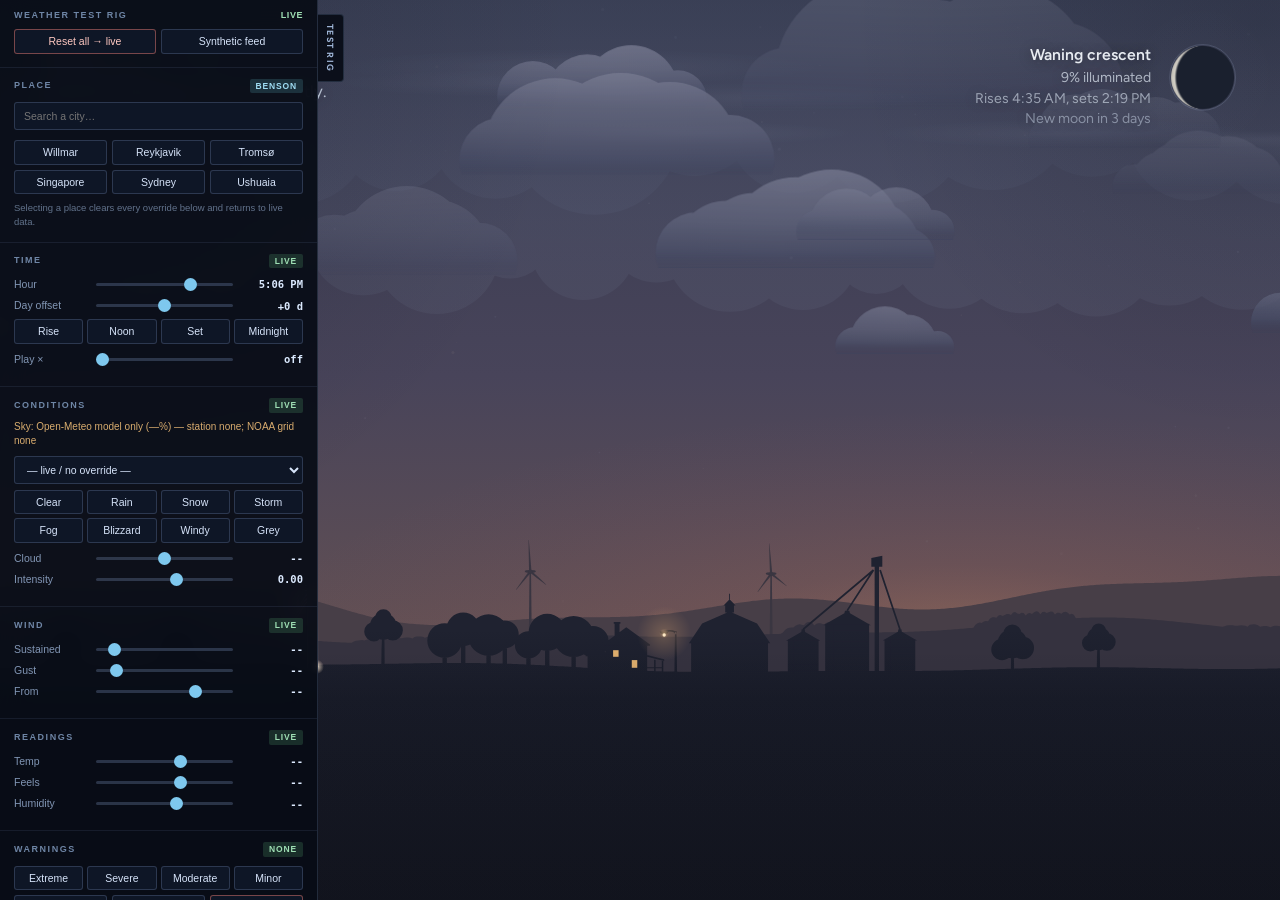
==== commit 87604976: "Test copy: Build 52 preview - hourly graph (full screen), pressure and visibility cards, radar menu " ====
--- a/test/index.html
+++ b/test/index.html
@@ -298,6 +298,12 @@
       <button data-show="showLandmarks">Landmarks</button>
       <button data-show="rainOnGlass">Rain on glass</button>
     </div>
+    <h4>Cards</h4>
+    <div class="chips">
+      <button data-show="showGraph">Hourly graph</button>
+      <button data-show="cardPress">Pressure</button>
+      <button data-show="cardVis">Visibility</button>
+    </div>
     <h4>Advanced</h4>
     <div id="testRow">
       <div>Test mode<small>Test rig, sky-source readout and debug keys</small></div>
@@ -657,7 +663,8 @@
   flagFade   : 0.45,         // daytime fade so the flag sits in the scene (0 = full colour)
   debugTime  : true,
   testMode   : false,        // test rig + debug keys; toggled from the settings gear
-  showLandmarks: true,       // famous structures near the place (Eiffel Tower, Opera House ...)
+  showLandmarks: true,
+  showGraph: true, cardPress: true, cardVis: true,   // build 52: phone cards       // famous structures near the place (Eiffel Tower, Opera House ...)
   showAurora : true,         // aurora curtains, note under the moon, storm (!) on day list
   rainOnGlass: true,         // drops landing and running down the "window" in rain
   maxFPS     : 30,           // ceiling; the loop idles far below this
@@ -689,7 +696,8 @@
 };
 /* Settings chosen in the gear panel persist across sessions. */
 const SETTING_KEYS = ["units","windMS","clock24","showHourly","showCards","showMoon","showSunArc",
-                      "showTurbines","showFlag","flagDesign","flagLight","testMode","showAurora","showLandmarks","rainOnGlass"];
+                      "showTurbines","showFlag","flagDesign","flagLight","testMode","showAurora","showLandmarks","rainOnGlass",
+                      "showGraph","cardPress","cardVis"];
 (function restoreSettings(){
   try {
     const j = JSON.parse(STORE.get("weather.settings") || "null");
@@ -1093,7 +1101,7 @@
     + "weather_code,cloud_cover,wind_speed_10m,wind_direction_10m,wind_gusts_10m,precipitation"
     + "&hourly=temperature_2m,precipitation_probability,weather_code,"
     + "wind_speed_10m,wind_direction_10m,wind_gusts_10m,"
-    + "precipitation,rain,showers,snowfall"
+    + "precipitation,rain,showers,snowfall,apparent_temperature,cloud_cover,relative_humidity_2m"
     + "&daily=weather_code,temperature_2m_max,temperature_2m_min,"
     + "precipitation_probability_max,precipitation_sum,wind_speed_10m_max,"
     + "wind_gusts_10m_max,wind_direction_10m_dominant"
@@ -1137,7 +1145,10 @@
            rain + showers, snow is depth (in, or cm when metric) */
         amt : h.precipitation ? h.precipitation[i] : null,
         rain: h.rain ? (h.rain[i] || 0) + (h.showers ? h.showers[i] || 0 : 0) : null,
-        snow: h.snowfall ? h.snowfall[i] : null
+        snow: h.snowfall ? h.snowfall[i] : null,
+        feels: h.apparent_temperature && h.apparent_temperature[i] != null ? Math.round(h.apparent_temperature[i]) : null,
+        cloud: h.cloud_cover ? h.cloud_cover[i] : null,
+        humid: h.relative_humidity_2m ? h.relative_humidity_2m[i] : null
       })),
       at: Date.now()
     };
@@ -1438,7 +1449,10 @@
                                 amt: hasGrid ? L(o.qpf || 0) : null,
                                 /* rain is what's left of the liquid once the snow (about 10:1) is taken out */
                                 rain: hasGrid ? L(Math.max(0, (o.qpf || 0) - (o.snw || 0)/10)) : null,
-                                snow: hasGrid ? S(o.snw || 0) : null }));
+                                snow: hasGrid ? S(o.snw || 0) : null,
+                                /* build 52: for the hourly graph */
+                                feels: o.feelsF != null ? Math.round(T(o.feelsF)) : null,
+                                cloud: o.sky, humid: o.rh != null ? Math.round(o.rh) : null }));
   const byDay = new Map();
   hours.forEach((o, i) => {
     const d = o.time.slice(0, 10);
@@ -1780,8 +1794,30 @@
            layers: layers.map(l => l.amount + (l.base && l.base.value != null
              ? Math.round(l.base.value*3.281/100) : "")).join(" ") };
 }
+/* build 52: pressure (with its 3-hour change) and visibility from the
+   nearest station's reports, for the Pressure and Visibility cards */
+let OBS_PV = null;
+function obsPV(feats){
+  const now = Date.now(), val = x => x && x.value != null ? x.value : null;
+  const rows = feats.map(f => {
+    const q = f.properties || {};
+    return { t: Date.parse(q.timestamp), pa: val(q.seaLevelPressure) != null ? val(q.seaLevelPressure) : val(q.barometricPressure),
+             vis: val(q.visibility), text: q.textDescription || "" };
+  }).filter(r => isFinite(r.t));
+  const r0 = rows.find(r => now - r.t < 2*3600e3 && (r.pa != null || r.vis != null));
+  if(!r0) return null;
+  let trend = null;
+  if(r0.pa != null){
+    const r3 = rows.filter(r => r.pa != null && Math.abs(r.t - (r0.t - 3*3600e3)) < 50*60000)
+                   .sort((a, b) => Math.abs(a.t - (r0.t - 3*3600e3)) - Math.abs(b.t - (r0.t - 3*3600e3)))[0];
+    if(r3) trend = (r0.pa - r3.pa)/100;
+  }
+  const hist = rows.filter(r => r.pa != null && r0.t - r.t <= 6*3600e3).map(r => ({ t: r.t, hpa: r.pa/100 })).reverse();
+  return { t: r0.t, hpa: r0.pa != null ? r0.pa/100 : null, visM: r0.vis, text: r0.text, trend, hist };
+}
 function loadObs(){
   const P = PLACE, stamp = P.lat + "," + P.lng, key = "weather.stations.v2:" + placeKey();
+  OBS_PV = null;
   if(P.cc && P.cc !== "US"){ OBS = null; OBS_STATE = "not used outside US"; return; }
   const stations = () => {
     const c = STORE.get(key);
@@ -1793,6 +1829,7 @@
       .then(j => {
         const list = (j.features || []).map(f => {
           const g = f.geometry && f.geometry.coordinates;
+          try { STORE.set("weather.stn." + f.properties.stationIdentifier, f.properties.name || ""); } catch(e){}
           return { id: f.properties.stationIdentifier,
                    km: g ? kmBetween(P.lat, P.lng, g[1], g[0]) : 999 };
         }).filter(x => x.km <= OBS_MAX_KM).sort((a, b) => a.km - b.km).slice(0, 4).map(x => x.id);
@@ -1801,14 +1838,18 @@
         return list;
       });
   };
-  OBS_STATE = "loading";
+  OBS_STATE = "loading"; OBS_PV = null;
   stations().then(ids => {
     const tries = [];
     const next = i => {
       if(i >= ids.length) return Promise.reject("no usable report (" + tries.join(", ") + ")");
-      return cachedJSON("https://api.weather.gov/stations/" + ids[i] + "/observations?limit=8", 9*60000,
+      return cachedJSON("https://api.weather.gov/stations/" + ids[i] + "/observations?limit=12", 9*60000,
           x => fetch(x, OBS_HDR).then(r => r.ok ? r.json() : Promise.reject(r.status)))
         .then(j => {
+          if(!OBS_PV && PLACE.lat + "," + PLACE.lng === stamp){
+            const pv = obsPV(j.features || []);
+            if(pv){ pv.id = ids[i]; pv.name = STORE.get("weather.stn." + ids[i]) || ids[i]; OBS_PV = pv; }
+          }
           for(const f of (j.features || [])){       // newest first
             const o = obsFromFeature(f, P);
             if(o){ o.id = ids[i]; return o; }
@@ -8193,6 +8234,7 @@
   CONFIG[b.dataset.show] = !CONFIG[b.dataset.show];
   if(b.dataset.show === "showLandmarks") seedLand();
   lastDraw = 0; syncRig();
+  if(typeof phRedraw === "function") phRedraw();
 }));
 document.getElementById("sHomeSet").addEventListener("click", () => {
   CONFIG.home = Object.assign({}, PLACE);
--- a/test/phone.css
+++ b/test/phone.css
@@ -398,7 +398,9 @@
 #phRadar .rdTime { z-index: 2; }
 .rdGear { padding: 8px 10px; display: flex; align-items: center; }
 .rdLay .rdHead { font-size: 11px; letter-spacing: .08em; text-transform: uppercase; color: #8aa3b8; cursor: default; padding-bottom: 4px; }
-.rdTop, .rdZoom, .rdBot, .rdLay { z-index: 3; }
+.rdTop, .rdZoom, .rdBot { z-index: 3; }
+/* build 52: the open menus sit over the zoom buttons, not under them */
+.rdLay { z-index: 5; }
 /* build 40: the map library's own CSS (loaded later) sets .maplibregl-map to
    position:relative, which undid inset:0 and left the map 0px tall - blank */
 #rdFull .rdGL, #phRadar .rdGL { position: absolute !important; inset: 0; width: 100%; height: 100%; }
@@ -441,3 +443,46 @@
 .rdSpd button.on { background: rgba(120,224,242,.22); border-color: rgba(120,224,242,.7); }
 .rdLayName { font: 600 12.5px/1.2 Figtree, system-ui, sans-serif; opacity: .85; margin: 2px 0 4px; }
 #rdSet { max-height: 70vh; overflow-y: auto; }
+
+/* build 52: pressure / visibility cards, hourly graph */
+.big small { font-size: 15px; color: rgba(220,230,245,.8); font-weight: 500; }
+.grid2 .pc { position: relative; }
+.spark { display: block; width: 100%; height: 30px; margin-top: 6px; }
+.sparkDot { position: absolute; width: 0; height: 0; }
+.vbar { position: relative; height: 5px; border-radius: 3px; margin: 12px 0 4px; background: rgba(255,255,255,.08); overflow: hidden; }
+.vbar i { position: absolute; left: 0; top: 0; bottom: 0; border-radius: 3px; background: #90c3f2; }
+#phGraph .gChips { display: flex; gap: 6px; overflow-x: auto; scrollbar-width: none; margin: 0 -16px 8px; padding: 0 16px; }
+#phGraph .gChips::-webkit-scrollbar { display: none; }
+#phGraph .gChips button { flex: 0 0 auto; padding: 6px 11px; border-radius: 14px; border: 1px solid rgba(160,190,235,.18);
+  background: rgba(255,255,255,.05); color: rgba(226,234,246,.88); font: 500 13px/1 Figtree, system-ui, sans-serif; }
+#phGraph .gChips button.on { background: rgba(120,224,242,.2); border-color: rgba(120,224,242,.65); color: #fff; }
+#phGraph .gWrap { position: relative; }
+#phGraph .gSvg { width: 100%; height: auto; display: block; touch-action: pan-y; }
+#phGraph .gT { font: 400 9px Figtree, system-ui, sans-serif; fill: rgba(200,214,236,.65); text-anchor: middle; }
+#phGraph .gD { font: 600 9px Figtree, system-ui, sans-serif; fill: rgba(200,214,236,.75); }
+#phGraph .gV { font: 600 10px Figtree, system-ui, sans-serif; fill: #fff; text-anchor: middle; }
+#phGraph .gRead { position: absolute; top: -2px; right: 0; font: 600 12.5px/1 Figtree, system-ui, sans-serif; color: #fff; }
+
+/* build 52: full-screen graph */
+#gfFull { position: fixed; inset: 0; z-index: 8400; background: linear-gradient(#152036, #0b111d 70%); color: #e8eef8;
+  display: flex; flex-direction: column; font: 400 14px/1.4 Figtree, system-ui, sans-serif;
+  padding: calc(12px + env(safe-area-inset-top)) 0 calc(10px + env(safe-area-inset-bottom)); }
+#gfFull[hidden] { display: none; }
+.gfTop { display: flex; align-items: center; gap: 10px; padding: 0 10px 8px; }
+.gfTitle { font: 600 11px/1 Figtree, system-ui, sans-serif; letter-spacing: .14em; text-transform: uppercase; color: rgba(170,190,220,.72); }
+#gfFull .gfChips { display: flex; flex-wrap: wrap; gap: 6px; padding: 0 10px 8px; }
+#gfFull .gfChips button { padding: 6px 10px; border-radius: 14px; border: 1px solid rgba(160,190,235,.18); background: rgba(255,255,255,.04);
+  color: rgba(226,234,246,.7); font: 500 13px/1 Figtree, system-ui, sans-serif; display: flex; align-items: center; gap: 6px; }
+#gfFull .gfChips button i { width: 10px; height: 10px; border-radius: 50%; border: 2px solid var(--c); }
+#gfFull .gfChips button.on { color: #fff; border-color: var(--c); background: rgba(255,255,255,.08); }
+#gfFull .gfChips button.on i { background: var(--c); }
+.gfRead { min-height: 36px; padding: 0 12px 6px; font-size: 12.5px; line-height: 1.35; }
+.gfRead b { color: #fff; margin-right: 4px; }
+.gfBody { flex: 1; display: flex; min-height: 0; overflow: hidden; }
+.gfAxis { flex: 0 0 34px; }
+.gfScroll { flex: 1; overflow-x: auto; overflow-y: hidden; scrollbar-width: none; touch-action: pan-x; }
+.gfScroll::-webkit-scrollbar { display: none; }
+.gfT { font: 400 10.5px Figtree, system-ui, sans-serif; fill: rgba(200,214,236,.65); text-anchor: middle; }
+.gfDay { font: 600 11px Figtree, system-ui, sans-serif; fill: rgba(220,230,245,.85); }
+.gfV { font: 600 11px Figtree, system-ui, sans-serif; text-anchor: middle; }
+.gfA { font: 400 10.5px Figtree, system-ui, sans-serif; fill: rgba(200,214,236,.6); text-anchor: end; }
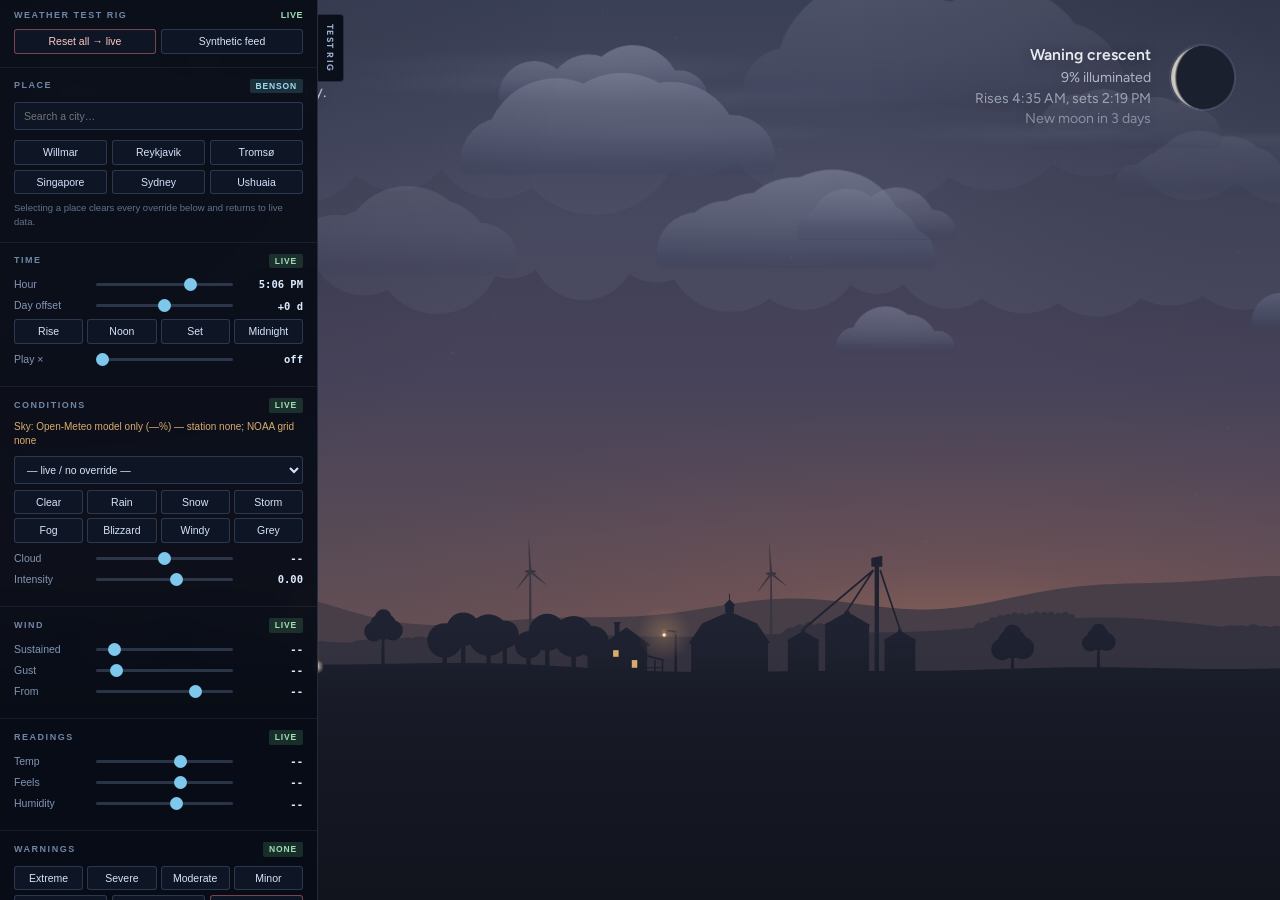
==== commit 795fac99: "Test web app: branch piloten (Build 57 + Aviation card, sunset grace) Co-Authored-By: Claude Opus 5." ====
--- a/test/index.html
+++ b/test/index.html
@@ -84,6 +84,7 @@
   #credits .cr-by{font-weight:600;color:rgba(214,226,246,.85);margin-bottom:3px}
   #credits a{color:rgba(150,222,240,.85);text-decoration:none}
   #credits a:hover{text-decoration:underline}
+  #credits .crBtn{font:600 12px Figtree,system-ui,sans-serif;color:rgba(150,222,240,.9);background:none;border:0;padding:4px 0;cursor:pointer}
   .seg{display:flex;gap:5px;flex-wrap:wrap}
   .seg button,.chips button{flex:1;padding:6px 8px;border-radius:8px;cursor:pointer;
        background:rgba(255,255,255,.04);border:1px solid rgba(160,190,235,.16);color:#c6d3e8;
@@ -220,46 +221,75 @@
 <!-- Njord Weather app: loading screen (fjord, aurora, longship). phone.js lifts it once the first forecast is in. -->
 <div id="njLoad" style="position:fixed;inset:0;z-index:100;background:#0E1A33;transition:opacity .5s ease">
 <svg viewBox="0 0 108 200" preserveAspectRatio="xMidYMax slice" style="position:absolute;inset:0;width:100%;height:100%">
-<defs><linearGradient id="njSky" x1="0" y1="0" x2="0" y2="1"><stop offset="0" stop-color="#0B1630"/><stop offset=".62" stop-color="#2A3560"/><stop offset="1" stop-color="#6B5478"/></linearGradient><linearGradient id="njDawn" x1="0" y1="0" x2="0" y2="1"><stop offset="0" stop-color="#2B4F86"/><stop offset=".55" stop-color="#E39A6B"/><stop offset="1" stop-color="#F4C98A"/></linearGradient></defs>
+<defs><linearGradient id="njSky" x1="0" y1="0" x2="0" y2="1"><stop offset="0" stop-color="#0B1630"/><stop offset=".62" stop-color="#2A3560"/><stop offset="1" stop-color="#6B5478"/></linearGradient><linearGradient id="njDawn" x1="0" y1="0" x2="0" y2="1"><stop offset="0" stop-color="#2B4F86"/><stop offset=".55" stop-color="#E39A6B"/><stop offset="1" stop-color="#F4C98A"/></linearGradient><linearGradient id="njFrost" x1="0" y1="0" x2="0" y2="1"><stop offset="0" stop-color="#D3DAE4"/><stop offset=".6" stop-color="#8C99AD"/><stop offset="1" stop-color="#2E3A4E"/></linearGradient><linearGradient id="njGold" x1="0" y1="0" x2="0" y2="1"><stop offset="0" stop-color="#E6DCC0"/><stop offset=".6" stop-color="#A8935F"/><stop offset="1" stop-color="#4A3E2A"/></linearGradient></defs>
 <rect id="njLsky" width="108" height="200" fill="url(#njSky)"/>
 <g class="njNight">
-<path d="M-4,86 C18,62 40,82 60,66 C76,54 92,60 112,52" stroke="#78F0AA" stroke-opacity=".8" stroke-width="5" fill="none" stroke-linecap="round"/>
-<path d="M-4,96 C20,76 42,92 62,78 C78,68 94,72 112,66" stroke="#78E0F2" stroke-opacity=".3" stroke-width="3" fill="none" stroke-linecap="round"/>
-<circle cx="84" cy="100" r="6.5" fill="#F4F1E6"/>
+<path id="njLaur1" d="M-4,86 C18,62 40,82 60,66 C76,54 92,60 112,52" stroke="#78F0AA" stroke-opacity=".8" stroke-width="5" fill="none" stroke-linecap="round"/>
+<path id="njLaur2" d="M-4,96 C20,76 42,92 62,78 C78,68 94,72 112,66" stroke="#78E0F2" stroke-opacity=".3" stroke-width="3" fill="none" stroke-linecap="round"/>
+<circle id="njLmoon" cx="84" cy="100" r="6.5" fill="#F4F1E6"/>
 <g fill="#fff" fill-opacity=".7"><circle cx="14" cy="40" r=".6"/><circle cx="40" cy="28" r=".5"/><circle cx="70" cy="36" r=".6"/><circle cx="96" cy="80" r=".5"/><circle cx="22" cy="110" r=".5"/></g></g>
 <g class="njDay" style="display:none"><circle cx="80" cy="112" r="8" fill="#FFC35C"/><g fill="#FFF4EA" fill-opacity=".9"><ellipse cx="24" cy="92" rx="12" ry="5"/><ellipse cx="31" cy="89" rx="8" ry="5"/></g></g>
-<path fill="#56658E" d="M0,160 L18,140 L30,148 L48,126 L64,142 L80,128 L108,148 L108,200 L0,200 Z"/>
+<path id="njLfar" fill="#56658E" d="M0,160 L18,140 L30,148 L48,126 L64,142 L80,128 L108,148 L108,200 L0,200 Z"/>
 <path fill="#E6ECF6" d="M48,126 L42,133 L45,132 L48,135 L51,132 L54,133 Z"/>
 <path fill="#E6ECF6" d="M80,128 L75,133 L78,133 L80,136 L83,133 Z"/>
 <path fill="#141B2C" d="M0,176 L22,152 L36,160 L58,138 L78,156 L92,148 L108,158 L108,200 L0,200 Z"/>
 <path d="M0,176 L22,152 L36,160 L58,138 L78,156 L92,148 L108,158" fill="none" stroke="#B9C8E8" stroke-opacity=".7" stroke-width="1" stroke-linejoin="round"/>
 <rect x="0" y="172" width="108" height="28" fill="#0F1A2C"/>
 <g transform="translate(34,150) scale(.42)">
-<line x1="56" y1="34" x2="56" y2="76" stroke="#E9D9B8" stroke-width="2.4"/>
+<line id="njLmast" x1="56" y1="34" x2="56" y2="76" stroke="#E9D9B8" stroke-width="2.4"/>
+<path id="njLpen" d="M56,32.5 L66,35.5 L56,38.5 Z" fill="#D4AF37" style="display:none"/>
 <path id="njLsail" d="M42,38 L72,38 C75,50 75,60 72,68 L42,68 C45,58 45,48 42,38 Z" fill="#C8463C"/>
 <path id="njLseam" d="M42,38 L72,38 C75,50 75,60 72,68 L42,68 C45,58 45,48 42,38 Z M49,38 C52,48.5 52,58.5 49,68 M57,38 C60,49 60,59 57,68 M65,38 C68,49.5 68,59.5 65,68" fill="none" stroke="#F1E6D0" stroke-width="2"/>
-<path d="M56,87.5 C72,87.5 84,82 88,74 C89.6,70.8 90.2,67 89.4,63.4 C89,61.8 86.6,62 86.6,63.6 C86.9,67.6 85.4,72.6 82,76 L30,76 C26.6,72.6 25.1,67.6 25.4,63.6 C25.4,62 23,61.8 22.6,63.4 C21.8,67 22.4,70.8 24,74 C28,82 40,87.5 56,87.5 Z" fill="#E9D9B8"/>
+<path d="M56,87.5 C72,87.5 84,82 88,74 C89.6,70.8 90.2,67 89.4,63.4 C89,61.8 86.6,62 86.6,63.6 C86.9,67.6 85.4,72.6 82,76 L30,76 C26.6,72.6 25.1,67.6 25.4,63.6 C25.4,62 23,61.8 22.6,63.4 C21.8,67 22.4,70.8 24,74 C28,82 40,87.5 56,87.5 Z" id="njLhull" fill="#E9D9B8"/>
 </g>
-<path d="M8,188 C18,185 24,191 34,188 C44,185 50,191 60,188 C70,185 76,191 86,188 C94,186 98,189 102,188" stroke="#7FC8E6" stroke-opacity=".8" stroke-width="1.4" fill="none" stroke-linecap="round"/>
+<path id="njLwave" d="M8,188 C18,185 24,191 34,188 C44,185 50,191 60,188 C70,185 76,191 86,188 C94,186 98,189 102,188" stroke="#7FC8E6" stroke-opacity=".8" stroke-width="1.4" fill="none" stroke-linecap="round"/>
 </svg>
-<div style="position:absolute;left:0;right:0;top:20%;text-align:center;color:#F4F1E6;font:300 40px/1.1 Fraunces,Georgia,serif;letter-spacing:.5px;text-shadow:0 2px 12px rgba(0,0,0,.4)"><span id="njLname">Njord Weather</span>
-<div style="font:500 13px/1.4 Figtree,system-ui,sans-serif;letter-spacing:.18em;text-transform:uppercase;opacity:.7;margin-top:10px">Reading the sky&hellip;</div></div>
+<div id="njLtitle" style="position:absolute;left:0;right:0;top:20%;text-align:center;color:#F4F1E6;font:300 40px/1.1 Fraunces,Georgia,serif;letter-spacing:.5px;text-shadow:0 2px 12px rgba(0,0,0,.4)"><span id="njLname">Njord Weather</span>
+<div style="font:500 13px/1.4 Figtree,system-ui,sans-serif;letter-spacing:.18em;text-transform:uppercase;opacity:.7;margin-top:10px">Reading the sky&hellip;</div>
+<div id="njLpill" style="display:none;margin:20px auto 0;width:max-content;padding:6px 16px 5px;border-radius:999px;background:#0B1630;border:1px solid rgba(244,241,230,.3);color:#fff;font:800 12px/1 Figtree,system-ui,sans-serif;letter-spacing:.16em;text-shadow:none">FREE</div></div>
+<!-- build 57: maker's credit on the dark water at the bottom -->
+<div style="position:absolute;left:0;right:0;bottom:calc(22px + env(safe-area-inset-bottom));text-align:center;color:#F4F1E6;opacity:.6;font:500 11px/1 Figtree,system-ui,sans-serif;letter-spacing:.22em;text-transform:uppercase">by Longship Labs</div>
 </div>
 <script>
-/* Njord Free (app build 39): the loading screen matches the Free icon - dawn
-   sky, low sun, a cloud, a plain sail - and says Njord Free */
+/* Loading screen per tier (app build 57; Free's dawn version from build 39).
+   Gratis: dawn sky, plain sail, "Njord Gratis" with the FREE pill. Sylv: frost-silver sky, white
+   sail, silver hull. Piloten: brushed-gold sky, cream sail, gold seams and a
+   gold pennant. Sylv and Piloten are light at the top, so the title turns dark.
+   ?tier=gratis|sylv|piloten (or the old ?free=1) previews them in a browser. */
 (function(){
-  let free = false;
-  try { free = !!(window.NjordAndroid && NjordAndroid.isFree && NjordAndroid.isFree()); } catch(e){}
-  if(!free && !/[?&]free=1\b/.test(location.search)) return;
-  const L = document.getElementById("njLoad"); if(!L) return;
-  L.style.background = "#2B4F86";
-  document.getElementById("njLsky").setAttribute("fill", "url(#njDawn)");
-  L.querySelector(".njNight").style.display = "none";
-  L.querySelector(".njDay").style.display = "";
-  document.getElementById("njLsail").setAttribute("fill", "#E6DCC4");
-  document.getElementById("njLseam").setAttribute("stroke", "#A89C80");
-  document.getElementById("njLname").textContent = "Njord Free";
+  let tier = "";
+  try { const NA = window.NjordAndroid;
+        if(NA && NA.tier) tier = NA.tier(); else if(NA && NA.isFree && NA.isFree()) tier = "gratis"; } catch(e){}
+  const q = /[?&]tier=(gratis|sylv|piloten)\b/.exec(location.search);
+  if(q) tier = q[1]; else if(/[?&]free=1\b/.test(location.search)) tier = "gratis";
+  const L = document.getElementById("njLoad"); if(!L || !tier) return;
+  const $i = id => document.getElementById(id);
+  const boat = (sail, seam, mast, hull) => {
+    $i("njLsail").setAttribute("fill", sail); $i("njLseam").setAttribute("stroke", seam);
+    $i("njLmast").setAttribute("stroke", mast); $i("njLhull").setAttribute("fill", hull);
+  };
+  if(tier === "gratis"){
+    L.style.background = "#2B4F86";
+    $i("njLsky").setAttribute("fill", "url(#njDawn)");
+    L.querySelector(".njNight").style.display = "none";
+    L.querySelector(".njDay").style.display = "";
+    boat("#E6DCC4", "#A89C80", "#E9D9B8", "#E9D9B8");
+    $i("njLname").textContent = "Njord Gratis";
+    $i("njLpill").style.display = "";          // the icon's FREE pill, under "Reading the sky"
+    return;
+  }
+  const gold = tier === "piloten";
+  L.style.background = gold ? "#E6DCC0" : "#D3DAE4";
+  $i("njLsky").setAttribute("fill", gold ? "url(#njGold)" : "url(#njFrost)");
+  $i("njLaur1").setAttribute("stroke", gold ? "#FFF4D6" : "#FFFFFF"); $i("njLaur1").setAttribute("stroke-opacity", ".45");
+  $i("njLaur2").setAttribute("stroke", gold ? "#FFF8E6" : "#FFFFFF");
+  $i("njLmoon").setAttribute("fill", gold ? "#FFF8E6" : "#FFFFFF");
+  $i("njLfar").setAttribute("fill", gold ? "#6E604A" : "#5D687C");
+  if(gold){ boat("#FFF6DC", "#B8912E", "#E9D9B8", "#E9D9B8"); $i("njLpen").style.display = ""; $i("njLwave").setAttribute("stroke", "#E6C866"); }
+  else boat("#EEF1F5", "#7F8A9C", "#C9D0DA", "#C9D0DA");
+  const T = $i("njLtitle");
+  T.style.color = gold ? "#2B2110" : "#1E2836"; T.style.textShadow = "none";
+  $i("njLname").textContent = gold ? "Njord Piloten" : "Njord Sylv";
 })();
 </script>
 <canvas id="sky"></canvas>
@@ -303,6 +333,8 @@
       <button data-show="showGraph">Hourly graph</button>
       <button data-show="cardPress">Pressure</button>
       <button data-show="cardVis">Visibility</button>
+      <button data-show="cardUV">UV index</button>
+      <button data-show="cardTide">Tides</button>
     </div>
     <h4>Advanced</h4>
     <div id="testRow">
@@ -312,17 +344,30 @@
     <h4>About</h4>
     <div id="credits">
       <div id="appVer" class="cr-by" hidden></div>
-      <div class="cr-by" style="margin-bottom:4px">&copy; 2026 Aaran. All rights reserved.</div>
-      <span class="cr-full">Weather, geocoding, elevation and satellite data by <a href="https://open-meteo.com/" target="_blank" rel="noopener">Open-Meteo.com</a> (CC BY 4.0).
-      Terrain from Copernicus DEM GLO-90; ground type from Copernicus Climate Change Service / ERA5 information.
-      US alerts from the National Weather Service; aurora data from NOAA SWPC.</span>
-      <span class="cr-free" hidden>Forecasts and alerts from the National Weather Service; aurora data from NOAA SWPC.
-      Places and population from the U.S. Census Bureau.
-      Terrain: United States 3DEP (formerly NED) and global GMTED2010 and SRTM terrain data courtesy of the U.S. Geological Survey,
-      via Mapzen Terrain Tiles on AWS.</span>
-      Flags by <a href="https://flagpedia.net/" target="_blank" rel="noopener">Flagpedia.net</a>.
-      Holidays from <a href="https://date.nager.at/" target="_blank" rel="noopener">Nager.Date</a>.
-      Not affiliated with or endorsed by NOAA or the National Weather Service. Forecasts are for general interest only.
+      <div class="cr-by" style="margin-bottom:6px">&copy; 2026 Longship Labs LLC. All rights reserved.</div>
+      <!-- build 57: the source list lives on its own Credits page (phone.js crOpen) -->
+      <button id="crBtn" class="crBtn">Credits &rsaquo;</button>
+      <div id="crList" hidden>
+        <ul class="cr-full">
+          <li>Weather, place search, elevation and satellite data: <a href="https://open-meteo.com/" target="_blank" rel="noopener">Open-Meteo.com</a> (CC BY 4.0)</li>
+          <li>Terrain: Copernicus DEM GLO-90. Ground type: Copernicus Climate Change Service / ERA5</li>
+          <li>US forecasts and alerts: NOAA National Weather Service</li>
+        </ul>
+        <ul class="cr-free" hidden>
+          <li>Forecasts and alerts: NOAA National Weather Service</li>
+          <li>Places and population: U.S. Census Bureau</li>
+          <li>Terrain: USGS 3DEP (formerly NED), GMTED2010 and SRTM, courtesy of the U.S. Geological Survey, via Mapzen Terrain Tiles on AWS</li>
+        </ul>
+        <ul>
+          <li>Aurora and solar wind: NOAA Space Weather Prediction Center</li>
+          <li>UV index: U.S. EPA and National Weather Service. Tides: NOAA CO-OPS</li>
+          <li>Radar map: <a href="https://openfreemap.org/" target="_blank" rel="noopener">OpenFreeMap</a>, &copy; <a href="https://openmaptiles.org/" target="_blank" rel="noopener">OpenMapTiles</a>, data &copy; <a href="https://www.openstreetmap.org/copyright" target="_blank" rel="noopener">OpenStreetMap contributors</a>; drawn with MapLibre GL JS (BSD-3-Clause)</li>
+          <li>Town names: <a href="https://www.bigdatacloud.com/" target="_blank" rel="noopener">BigDataCloud</a></li>
+          <li>Flags: <a href="https://flagpedia.net/" target="_blank" rel="noopener">Flagpedia.net</a>. Holidays: <a href="https://date.nager.at/" target="_blank" rel="noopener">Nager.Date</a></li>
+          <li>Fonts: Figtree and Fraunces (SIL Open Font License)</li>
+        </ul>
+        <p class="crNote">Not affiliated with or endorsed by NOAA or the National Weather Service. Forecasts are for general interest only.</p>
+      </div>
     </div>
   </div>
   <div id="hint">Enter to choose, Esc to close</div>
@@ -664,7 +709,7 @@
   debugTime  : true,
   testMode   : false,        // test rig + debug keys; toggled from the settings gear
   showLandmarks: true,
-  showGraph: true, cardPress: true, cardVis: true,   // build 52: phone cards       // famous structures near the place (Eiffel Tower, Opera House ...)
+  showGraph: true, cardPress: true, cardVis: true, cardUV: true, cardTide: true,   // build 52: phone cards       // famous structures near the place (Eiffel Tower, Opera House ...)
   showAurora : true,         // aurora curtains, note under the moon, storm (!) on day list
   rainOnGlass: true,         // drops landing and running down the "window" in rain
   maxFPS     : 30,           // ceiling; the loop idles far below this
@@ -697,7 +742,7 @@
 /* Settings chosen in the gear panel persist across sessions. */
 const SETTING_KEYS = ["units","windMS","clock24","showHourly","showCards","showMoon","showSunArc",
                       "showTurbines","showFlag","flagDesign","flagLight","testMode","showAurora","showLandmarks","rainOnGlass",
-                      "showGraph","cardPress","cardVis"];
+                      "showGraph","cardPress","cardVis","cardUV","cardTide"];
 (function restoreSettings(){
   try {
     const j = JSON.parse(STORE.get("weather.settings") || "null");
@@ -1032,6 +1077,20 @@
 /* Njord Free (app build 48) runs on NOAA alone: no Open-Meteo forecast */
 const NJ_FREE = (() => { try { return !!(window.NjordAndroid && NjordAndroid.isFree && NjordAndroid.isFree()); }
                          catch(e){ return false; } })() || /[?&]free=1\b/.test(location.search);
+/* build 57: Credits page. The list sits hidden in Settings (so Free's own
+   source list is switched just below) and is copied into a full-screen page. */
+function crOpen(){
+  let el = document.getElementById("crFull");
+  if(!el){
+    el = document.createElement("div"); el.id = "crFull";
+    el.innerHTML = '<div class="gfTop"><button class="rdB" id="crBack">\u2039 Settings</button><span class="gfTitle">Credits</span></div><section class="pc crBody"></section>';
+    document.body.appendChild(el);
+    document.getElementById("crBack").onclick = () => { el.hidden = true; };
+  }
+  el.querySelector(".crBody").innerHTML = document.getElementById("crList").innerHTML;
+  el.hidden = false;
+}
+try { document.getElementById("crBtn").onclick = crOpen; } catch(e){}
 if(NJ_FREE) try {             // Free's About credits name the sources it actually uses
   document.querySelectorAll("#credits .cr-full").forEach(e => e.hidden = true);
   document.querySelectorAll("#credits .cr-free").forEach(e => e.hidden = false);
--- a/test/phone.css
+++ b/test/phone.css
@@ -229,7 +229,7 @@
 html:not(.phone) #phMini { display: none; }
 #phMini .mn { flex: 1 1 auto; min-width: 0; white-space: nowrap; overflow: hidden; text-overflow: ellipsis; }
 #phMini .mt { font-weight: 500; font-size: 17px; }
-#phMini img { width: 28px; height: 28px; }
+#phMini img { width: 46px; height: 46px; margin: -10px -6px -10px 0; }   /* build 55: bigger, bar height unchanged */
 
 /* ---- build 8 ------------------------------------------------------------ */
 /* longer place names step down a size instead of being cut off */
@@ -424,6 +424,7 @@
 #devBox .devH { font: 600 12px/1 Figtree, system-ui, sans-serif; letter-spacing: .08em; text-transform: uppercase; color: #f2c46d; margin-bottom: 8px; }
 #devBox .devRow { display: flex; align-items: center; justify-content: space-between; gap: 12px; font-size: 14.5px; color: #e8eef8; }
 #devBox .devRow input { width: 20px; height: 20px; accent-color: #f2c46d; }
+#devBox .devRow select { font: 500 14px Figtree, system-ui, sans-serif; color: #e8eef8; background: rgba(255,255,255,.06); border: 1px solid rgba(242,196,109,.45); border-radius: 8px; padding: 6px 8px; }
 #devBox .devNote { margin-top: 6px; font-size: 12px; color: #9fb0c8; }
 
 /* app build 49: forecast-source notice under the hero */
@@ -450,14 +451,19 @@
 .spark { display: block; width: 100%; height: 30px; margin-top: 6px; }
 .sparkDot { position: absolute; width: 0; height: 0; }
 .vbar { position: relative; height: 5px; border-radius: 3px; margin: 12px 0 4px; background: rgba(255,255,255,.08); overflow: hidden; }
+.grid2 .pc.wide { grid-column: 1 / -1; min-height: 0; }
+.pcVis.wide .vrow { display: flex; align-items: center; gap: 14px; }
+.pcVis.wide .vbar { flex: 1 1 auto; margin: 0; }
+.pcVis.wide .sub { margin-top: 6px; }
 .vbar i { position: absolute; left: 0; top: 0; bottom: 0; border-radius: 3px; background: #90c3f2; }
 #phGraph .gChips { display: flex; gap: 6px; overflow-x: auto; scrollbar-width: none; margin: 0 -16px 8px; padding: 0 16px; }
 #phGraph .gChips::-webkit-scrollbar { display: none; }
 #phGraph .gChips button { flex: 0 0 auto; padding: 6px 11px; border-radius: 14px; border: 1px solid rgba(160,190,235,.18);
   background: rgba(255,255,255,.05); color: rgba(226,234,246,.88); font: 500 13px/1 Figtree, system-ui, sans-serif; }
 #phGraph .gChips button.on { background: rgba(120,224,242,.2); border-color: rgba(120,224,242,.65); color: #fff; }
-#phGraph .gWrap { position: relative; }
-#phGraph .gSvg { width: 100%; height: auto; display: block; touch-action: pan-y; }
+#phGraph .gWrap { position: relative; overflow-x: auto; overflow-y: hidden; scrollbar-width: none; margin: 0 -4px; }
+#phGraph .gWrap::-webkit-scrollbar { display: none; }
+#phGraph .gSvg { max-width: none; height: auto; display: block; touch-action: pan-x pan-y; }
 #phGraph .gT { font: 400 9px Figtree, system-ui, sans-serif; fill: rgba(200,214,236,.65); text-anchor: middle; }
 #phGraph .gD { font: 600 9px Figtree, system-ui, sans-serif; fill: rgba(200,214,236,.75); }
 #phGraph .gV { font: 600 10px Figtree, system-ui, sans-serif; fill: #fff; text-anchor: middle; }
@@ -470,7 +476,7 @@
 #gfFull[hidden] { display: none; }
 .gfTop { display: flex; align-items: center; gap: 10px; padding: 0 10px 8px; }
 .gfTitle { font: 600 11px/1 Figtree, system-ui, sans-serif; letter-spacing: .14em; text-transform: uppercase; color: rgba(170,190,220,.72); }
-#gfFull .gfChips { display: flex; flex-wrap: wrap; gap: 6px; padding: 0 10px 8px; }
+#gfFull .gfChips { display: flex; flex-direction: column; gap: 8px; padding: 4px 14px 14px; overflow-y: auto; }
 #gfFull .gfChips button { padding: 6px 10px; border-radius: 14px; border: 1px solid rgba(160,190,235,.18); background: rgba(255,255,255,.04);
   color: rgba(226,234,246,.7); font: 500 13px/1 Figtree, system-ui, sans-serif; display: flex; align-items: center; gap: 6px; }
 #gfFull .gfChips button i { width: 10px; height: 10px; border-radius: 50%; border: 2px solid var(--c); }
@@ -479,10 +485,147 @@
 .gfRead { min-height: 36px; padding: 0 12px 6px; font-size: 12.5px; line-height: 1.35; }
 .gfRead b { color: #fff; margin-right: 4px; }
 .gfBody { flex: 1; display: flex; min-height: 0; overflow: hidden; }
-.gfAxis { flex: 0 0 34px; }
+.gfAxis { flex: 0 0 48px; }
 .gfScroll { flex: 1; overflow-x: auto; overflow-y: hidden; scrollbar-width: none; touch-action: pan-x; }
 .gfScroll::-webkit-scrollbar { display: none; }
 .gfT { font: 400 10.5px Figtree, system-ui, sans-serif; fill: rgba(200,214,236,.65); text-anchor: middle; }
 .gfDay { font: 600 11px Figtree, system-ui, sans-serif; fill: rgba(220,230,245,.85); }
 .gfV { font: 600 11px Figtree, system-ui, sans-serif; text-anchor: middle; }
 .gfA { font: 400 10.5px Figtree, system-ui, sans-serif; fill: rgba(200,214,236,.6); text-anchor: end; }
+
+.gfAl { font: 600 10.5px Figtree, system-ui, sans-serif; fill: rgba(255,226,170,.92); }
+.gfNow { font: 700 10.5px Figtree, system-ui, sans-serif; fill: #78e0f2; }
+.gfPast { font: 500 10px Figtree, system-ui, sans-serif; fill: rgba(200,214,236,.6); text-anchor: end; }
+.gfFz { font: 500 9.5px Figtree, system-ui, sans-serif; fill: #90c3f2; opacity: .8; }
+.gfU { font: 600 9.5px Figtree, system-ui, sans-serif; fill: rgba(200,214,236,.75); }
+.gfKey { font: 600 10px Figtree, system-ui, sans-serif; }
+
+/* build 52: data drawer from the left */
+.gfDrawer { position: absolute; top: 0; left: 0; bottom: 0; width: min(270px, 78vw); background: rgba(16,24,40,.98);
+  border-right: 1px solid rgba(160,190,235,.16); box-shadow: 10px 0 30px rgba(0,0,0,.45); transform: translateX(-105%);
+  transition: transform .22s ease; display: flex; flex-direction: column; padding-top: calc(12px + env(safe-area-inset-top)); z-index: 3; }
+.gfDrawer.open { transform: none; }
+.gfShade { position: absolute; inset: 0; background: rgba(0,0,0,.5); z-index: 2; }
+.gfShade[hidden] { display: none; }
+.gfDHead { display: flex; justify-content: space-between; align-items: center; padding: 6px 14px 10px;
+  font: 600 11px/1 Figtree, system-ui, sans-serif; letter-spacing: .14em; text-transform: uppercase; color: rgba(170,190,220,.75); }
+.gfDHead button { background: none; border: 0; color: #e8eef8; font-size: 18px; padding: 4px 6px; }
+#gfFull .gfChips button { justify-content: flex-start; padding: 10px 12px; font-size: 14.5px; border-radius: 12px; }
+
+/* build 52: tighter top, pull tab for the data drawer */
+#gfFull { padding-top: calc(6px + env(safe-area-inset-top)); }
+.gfTop { padding: 0 10px 4px; gap: 8px; }
+#gfFull .gfTop .rdB { font-size: 14px; padding: 7px 11px; white-space: nowrap; max-width: 62vw; overflow: hidden; text-overflow: ellipsis; }
+.gfTitle { white-space: nowrap; }
+.gfRead { min-height: 34px; font-size: 12.5px; padding: 0 12px 4px; }
+.gfPull { position: absolute; left: 0; top: 50%; transform: translateY(-50%); z-index: 2; width: 18px; height: 72px; padding: 0;
+  border: 1px solid rgba(160,190,235,.25); border-left: 0; border-radius: 0 12px 12px 0; background: rgba(30,44,70,.92);
+  box-shadow: 2px 0 10px rgba(0,0,0,.35); }
+.gfPull i { position: absolute; left: 6px; top: 22px; bottom: 22px; width: 4px; border-left: 2px solid rgba(220,232,250,.55); border-right: 2px solid rgba(220,232,250,.55); }
+.gfBody { padding-left: 16px; }
+.gfRead { white-space: nowrap; overflow-x: auto; scrollbar-width: none; }
+.gfRead::-webkit-scrollbar { display: none; }
+.gfRead { min-height: 22px; }
+.gfPull i { left: 4px; width: 6px; box-sizing: border-box; }
+
+/* build 53: graph zoom buttons */
+#gfFull .gfTop .gfZ { width: 36px; padding: 6px 0; font-size: 18px; line-height: 1; text-align: center; }
+
+/* build 53: two fingers never zoom the page itself on the graph - only the time axis (app) */
+#gfFull, #gfFull .gfBody { touch-action: pan-x; }
+
+/* build 53: graph heading higher in the browser (Chrome reports a top inset
+   there that the address bar already covers); legend at most two lines,
+   scrolls with a fade + arrow when there is more */
+html.njWeb #gfFull { padding-top: 6px; }
+#gfFull .gfRead { white-space: normal; overflow-x: hidden; overflow-y: auto; max-height: 2.7em; line-height: 1.35;
+  min-height: 0; position: relative; padding-right: 22px; font-size: 13px; }
+#gfFull .gfRead > span { white-space: nowrap; margin-right: 10px; }
+#gfFull .gfRead.more { -webkit-mask-image: linear-gradient(#000 82%, rgba(0,0,0,.35)); mask-image: linear-gradient(#000 82%, rgba(0,0,0,.35)); }
+#gfFull .gfReadWrap { position: relative; }
+#gfFull .gfMoreArrow { position: absolute; right: 8px; bottom: 2px; font: 600 12.5px/1 Figtree, system-ui, sans-serif; color: #e8eef8; display: none;
+  border: 1px solid rgba(160,190,235,.3); padding: 5px 8px !important; }
+#gfFull .gfReadWrap.more .gfMoreArrow { display: block; background: rgba(20,32,54,.9); border-radius: 8px; padding: 1px 6px; font-weight: 600; }
+
+/* build 53: roomier legend - two full lines, room for the "more" button, gap above the graph */
+#gfFull .gfRead { max-height: 2.9em; line-height: 1.45; }
+#gfFull .gfReadWrap.more .gfRead { padding-right: 78px; }
+#gfFull .gfReadWrap { margin-bottom: 10px; }
+
+/* ---- build 54: aurora card, detail page, globe ---- */
+/* build 56: the aurora tint sits on the same dark glass as the other cards,
+   so light text stays readable over a bright daytime sky */
+.auCard { background: linear-gradient(135deg, rgba(80,240,170,.16), rgba(120,110,240,.14)), rgba(11,15,24,.78); border: 1px solid rgba(110,240,180,.28); cursor: pointer; }
+.auCard.quiet { background: rgba(11,15,24,.74); border-color: rgba(160,190,235,.12); }
+.auQuiet { font-size: 15px; color: #e8eef8; margin: 2px 0 4px; }
+.auScore { display: flex; align-items: center; gap: 14px; }
+.auRing { width: 78px; height: 78px; flex: 0 0 78px; }
+.auRn { font: 700 22px Figtree, system-ui, sans-serif; fill: #fff; text-anchor: middle; }
+.auRs { font: 600 8.5px Figtree, system-ui, sans-serif; fill: rgba(200,214,236,.7); letter-spacing: .1em; text-anchor: middle; }
+.auV { font: 600 19px/1.2 Figtree, system-ui, sans-serif; color: #fff; }
+.auV small { display: block; font-size: 13.5px; font-weight: 400; color: rgba(200,214,236,.8); margin-top: 3px; }
+.auFacs { display: grid; grid-template-columns: 1fr 1fr; gap: 8px; margin-top: 12px; }
+.auFac { background: rgba(255,255,255,.045); border-radius: 12px; padding: 8px 10px; font-size: 12.5px; color: rgba(200,214,236,.78); }
+.auFac b { display: block; font-size: 14.5px; font-weight: 600; }
+.auFac b.ok { color: #7fe0a4; } .auFac b.meh { color: #f2c46d; } .auFac b.bad { color: #ef8b8b; }
+#auFull, #auGlobe { position: fixed; inset: 0; z-index: 8500; background: linear-gradient(#152036, #0b111d 70%); color: #e8eef8; overflow-y: auto;
+  font: 400 14px/1.4 Figtree, system-ui, sans-serif; padding: calc(6px + env(safe-area-inset-top)) 12px calc(16px + env(safe-area-inset-bottom)); }
+#auGlobe { z-index: 8600; }
+html.njWeb #auFull, html.njWeb #auGlobe { padding-top: 6px; }
+#auFull[hidden], #auGlobe[hidden] { display: none; }
+#auFull .gfTop, #auGlobe .gfTop { padding: 0 0 8px; }
+#auFull .gfTitle, #auGlobe .gfTitle { white-space: normal; letter-spacing: .06em; text-transform: none; font-size: 12px; line-height: 1.3; }
+#auFull .pc, #auGlobe .pc { margin: 0 0 12px; }
+.auSvg { width: 100%; height: auto; display: block; margin-top: 6px; }
+.auLeg { display: flex; flex-wrap: wrap; gap: 6px 14px; font-size: 11.5px; color: rgba(200,214,236,.72); margin: 6px 0 4px; }
+.auLeg b { display: inline-block; width: 9px; height: 9px; border-radius: 2px; margin-right: 5px; vertical-align: -1px; }
+.auRows { display: grid; grid-template-columns: 1fr 1fr; gap: 10px 14px; margin-top: 10px; }
+.auRows div span { display: block; font-size: 11px; letter-spacing: .1em; text-transform: uppercase; color: rgba(170,190,220,.65); font-weight: 600; }
+.auRows div b { font-size: 17px; font-weight: 500; color: #fff; }
+.auGo { display: block; width: 100%; margin: 4px 0 10px; font-size: 15px; padding: 12px; }
+.auFine { font-size: 11.5px; opacity: .75; padding: 0 4px; }
+.auHemi { display: flex; gap: 6px; margin: 0 0 10px; }
+.auHemi button { flex: 1; padding: 8px 0; border-radius: 12px; background: rgba(255,255,255,.05); border: 1px solid rgba(160,190,235,.16);
+  font: 600 13.5px Figtree, system-ui, sans-serif; color: rgba(226,234,246,.75); }
+.auHemi button.on { background: rgba(120,224,242,.18); border-color: rgba(120,224,242,.6); color: #fff; }
+.auGlobeCard { padding: 8px !important; }
+.auGlobeSvg { width: 100%; height: auto; display: block; }
+.auLat text { font: 400 9px Figtree, system-ui, sans-serif; fill: rgba(220,232,250,.6); }
+.auPin { font: 700 12px Figtree, system-ui, sans-serif; fill: #fff; text-anchor: middle; stroke: #0b111d; stroke-width: 3px; paint-order: stroke; }
+#auFull .gfTop .rdB, #auGlobe .gfTop .rdB { white-space: nowrap; flex: 0 0 auto; }
+#auGlobeIn .auGInfo { margin-top: 8px; } #auGlobeIn .auGInfo h3 { margin-top: 6px; }
+#auGlobeIn .auGlobeCard { padding: 0 !important; }
+
+/* ---- build 57: Credits page (opened from Settings) ---- */
+#crFull { position: fixed; inset: 0; z-index: 8500; background: linear-gradient(#152036, #0b111d 70%); color: #e8eef8; overflow-y: auto;
+  font: 400 14px/1.45 Figtree, system-ui, sans-serif; padding: calc(6px + env(safe-area-inset-top)) 12px calc(16px + env(safe-area-inset-bottom)); }
+html.njWeb #crFull { padding-top: 6px; }
+#crFull[hidden] { display: none; }
+#crFull .gfTop { padding: 0 0 8px; }
+#crFull .gfTop .rdB { white-space: nowrap; flex: 0 0 auto; }
+#crFull ul { margin: 0 0 10px; padding-left: 18px; }
+#crFull ul[hidden] { display: none; }
+#crFull li { margin: 0 0 7px; color: rgba(220,230,246,.88); }
+#crFull a { color: #8fd8f0; text-decoration: none; }
+#crFull .crNote { margin: 6px 0 0; font-size: 12px; color: rgba(200,214,236,.65); }
+
+/* ---- build 58: Aviation (Njord Piloten) ---- */
+.avRow { display: flex; gap: 10px; align-items: flex-start; padding: 8px 0; border-top: 1px solid rgba(160,190,235,.1); }
+.avRow:first-of-type { border-top: 0; padding-top: 2px; }
+.avCat { flex: 0 0 44px; text-align: center; border-radius: 6px; padding: 3px 0; font: 700 11px/1.2 Figtree, system-ui, sans-serif; color: #fff; letter-spacing: .04em; margin-top: 1px; }
+.avMain { flex: 1; min-width: 0; }
+.avId { font-size: 14px; color: rgba(226,234,246,.8); white-space: nowrap; overflow: hidden; text-overflow: ellipsis; }
+.avId b { color: #fff; font-weight: 700; letter-spacing: .03em; }
+.avDist { float: right; font-size: 12px; color: rgba(170,190,220,.65); margin-left: 8px; }
+.avLine { font-size: 13px; color: rgba(214,226,244,.85); margin-top: 2px; }
+.avAge { font-size: 11px; color: rgba(170,190,220,.55); margin-top: 1px; }
+.avLeg { display: flex; flex-wrap: wrap; gap: 6px 14px; font-size: 11.5px; color: rgba(200,214,236,.72); margin: 0 4px 10px; }
+.avLeg b { display: inline-block; width: 9px; height: 9px; border-radius: 2px; margin-right: 5px; vertical-align: -1px; }
+#avFull { position: fixed; inset: 0; z-index: 8500; background: linear-gradient(#152036, #0b111d 70%); color: #e8eef8; overflow-y: auto;
+  font: 400 14px/1.4 Figtree, system-ui, sans-serif; padding: calc(6px + env(safe-area-inset-top)) 12px calc(16px + env(safe-area-inset-bottom)); }
+html.njWeb #avFull { padding-top: 6px; }
+#avFull[hidden] { display: none; }
+#avFull .gfTop { padding: 0 0 8px; }
+#avFull .gfTitle { white-space: normal; letter-spacing: .06em; text-transform: none; font-size: 12px; line-height: 1.3; }
+#avFull .pc { margin: 0 0 12px; }
+#avFull .gfTop .rdB { white-space: nowrap; flex: 0 0 auto; }
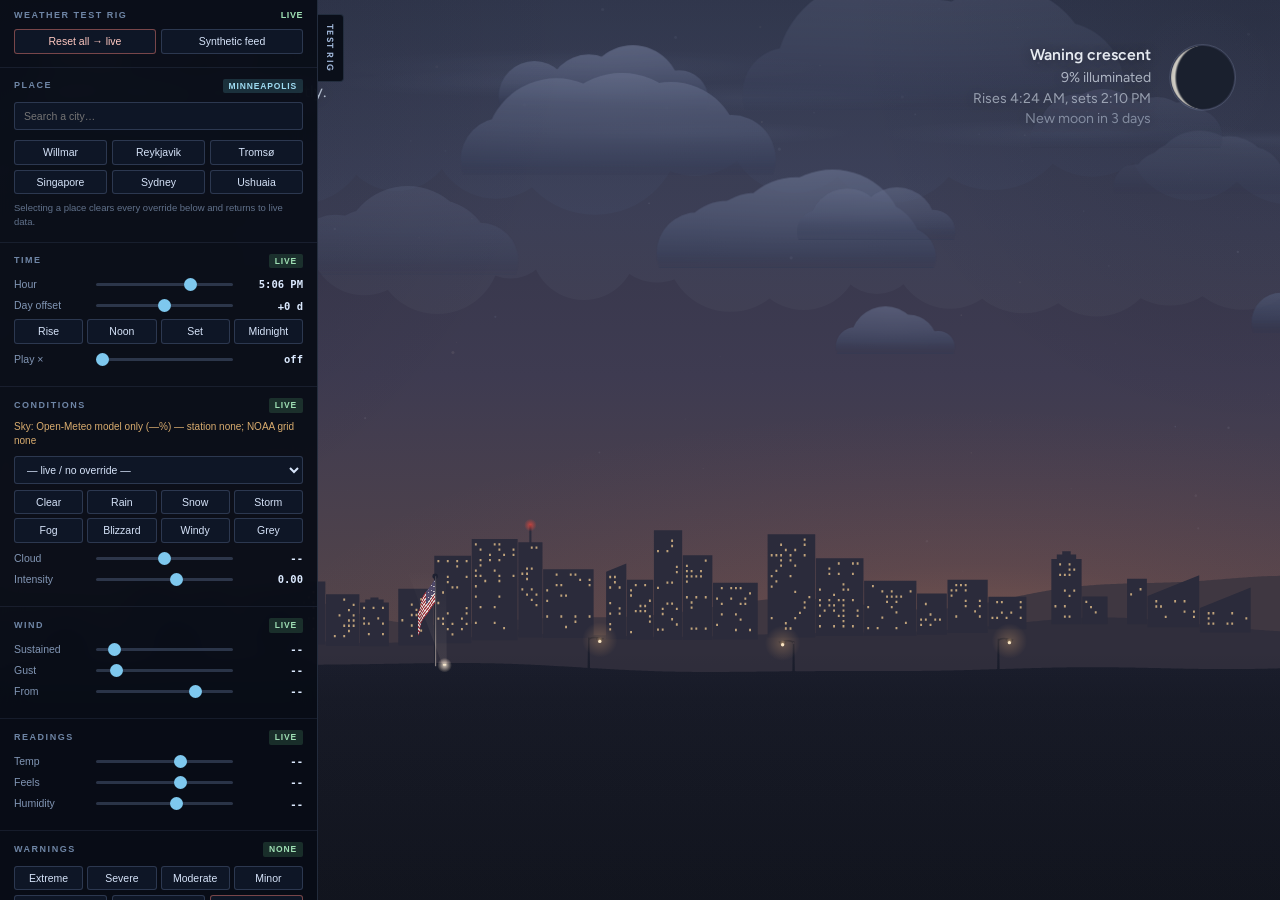
==== commit 0a78c630: "Test web app: default place Minneapolis Co-Authored-By: Claude Opus 5.5 <noreply@anthropic.com> Clau" ====
--- a/test/index.html
+++ b/test/index.html
@@ -716,8 +716,8 @@
   intensity  : 1.0,          // global multiplier on particle counts
   search     : true,
   /* Fallback if geolocation is blocked and nothing is saved. */
-  home       : { name:"Benson, MN", short:"Benson",
-                 lat:45.3142, lng:-95.5759, tz:"America/Chicago", pop:3480, cc:"US" }
+  home       : { name:"Minneapolis, MN", short:"Minneapolis",
+                 lat:44.9778, lng:-93.2650, tz:"America/Chicago", pop:429954, cc:"US" }
 };
 
 /* ---- small helpers ------------------------------------------------------ */
--- a/test/phone.css
+++ b/test/phone.css
@@ -614,9 +614,10 @@
 .avRow:first-of-type { border-top: 0; padding-top: 2px; }
 .avCat { flex: 0 0 44px; text-align: center; border-radius: 6px; padding: 3px 0; font: 700 11px/1.2 Figtree, system-ui, sans-serif; color: #fff; letter-spacing: .04em; margin-top: 1px; }
 .avMain { flex: 1; min-width: 0; }
-.avId { font-size: 14px; color: rgba(226,234,246,.8); white-space: nowrap; overflow: hidden; text-overflow: ellipsis; }
+.avId { display: flex; align-items: baseline; font-size: 14px; color: rgba(226,234,246,.8); }
+.avNm { flex: 1; min-width: 0; white-space: nowrap; overflow: hidden; text-overflow: ellipsis; }
 .avId b { color: #fff; font-weight: 700; letter-spacing: .03em; }
-.avDist { float: right; font-size: 12px; color: rgba(170,190,220,.65); margin-left: 8px; }
+.avDist { flex: 0 0 auto; font-size: 12px; color: rgba(170,190,220,.65); margin-left: 8px; }
 .avLine { font-size: 13px; color: rgba(214,226,244,.85); margin-top: 2px; }
 .avAge { font-size: 11px; color: rgba(170,190,220,.55); margin-top: 1px; }
 .avLeg { display: flex; flex-wrap: wrap; gap: 6px 14px; font-size: 11.5px; color: rgba(200,214,236,.72); margin: 0 4px 10px; }
@@ -629,3 +630,38 @@
 #avFull .gfTitle { white-space: normal; letter-spacing: .06em; text-transform: none; font-size: 12px; line-height: 1.3; }
 #avFull .pc { margin: 0 0 12px; }
 #avFull .gfTop .rdB { white-space: nowrap; flex: 0 0 auto; }
+
+/* ---- build 58: airport detail ---- */
+.avRow[data-id] { cursor: pointer; }
+#aptFull { position: fixed; inset: 0; z-index: 8600; background: linear-gradient(#152036, #0b111d 70%); color: #e8eef8; overflow-y: auto;
+  font: 400 14px/1.4 Figtree, system-ui, sans-serif; padding: calc(6px + env(safe-area-inset-top)) 12px calc(16px + env(safe-area-inset-bottom)); }
+html.njWeb #aptFull { padding-top: 6px; }
+#aptFull[hidden] { display: none; }
+#aptFull .gfTop { padding: 0 0 8px; }
+#aptFull .gfTop .rdB { white-space: nowrap; flex: 0 0 auto; }
+#aptFull .gfTitle { white-space: normal; letter-spacing: .06em; text-transform: none; font-size: 12px; line-height: 1.3; }
+#aptFull .pc { margin: 0 0 12px; }
+.aptHead { display: flex; gap: 12px; align-items: center; }
+.aptCat { flex: 0 0 auto; font-size: 13px; padding: 5px 10px; }
+.aptId { font-size: 22px; font-weight: 700; letter-spacing: .04em; color: #fff; }
+.aptName { font-size: 13.5px; color: rgba(214,226,244,.8); }
+.aptKV > div { display: flex; justify-content: space-between; gap: 12px; padding: 5px 0; border-top: 1px solid rgba(160,190,235,.08); }
+.aptKV > div:first-child { border-top: 0; }
+.aptKV span { color: rgba(180,198,226,.7); font-size: 13px; flex: 0 0 auto; }
+.aptKV b { font-weight: 500; text-align: right; font-size: 13.5px; }
+.aptRaw { margin-top: 10px; padding: 8px 10px; border-radius: 8px; background: rgba(0,0,0,.28); font: 12px/1.45 ui-monospace, "Roboto Mono", Menlo, monospace; color: rgba(214,226,244,.85); word-break: break-word; }
+.aptNote { font-size: 13px; color: rgba(214,226,244,.85); margin-bottom: 10px; padding: 7px 10px; border-radius: 8px; background: rgba(74,140,255,.12); }
+.tafTL { position: relative; margin: 4px 0 6px; }
+.tafRow { position: relative; height: 16px; border-radius: 5px; background: rgba(255,255,255,.06); overflow: hidden; }
+.tafRow i { position: absolute; top: 0; bottom: 0; border-right: 1px solid rgba(11,17,29,.6); }
+.tafTemp { height: 9px; margin-top: 3px; background: transparent; }
+.tafTemp i { border-radius: 3px; opacity: .85; background-image: repeating-linear-gradient(45deg, rgba(0,0,0,.25) 0 3px, transparent 3px 6px) !important; }
+.tafNow { position: absolute; top: -3px; height: 24px; width: 2px; margin-left: -1px; background: #fff; border-radius: 1px; box-shadow: 0 0 3px rgba(0,0,0,.6); }
+.tafTicks { position: relative; height: 16px; margin-top: 3px; font-size: 11px; color: rgba(180,198,226,.7); }
+.tafTicks span { position: absolute; transform: translateX(-50%); white-space: nowrap; }
+.tafList { margin-top: 6px; }
+.tafP { display: flex; gap: 10px; align-items: flex-start; padding: 7px 0; border-top: 1px solid rgba(160,190,235,.08); font-size: 13px; color: rgba(214,226,244,.85); }
+.tafP b { color: #fff; font-weight: 600; }
+.tafP .avCat { margin-top: 2px; }
+.tafPt { padding-left: 14px; }
+.tafPt .avCat { background-image: repeating-linear-gradient(45deg, rgba(0,0,0,.22) 0 3px, transparent 3px 6px); }
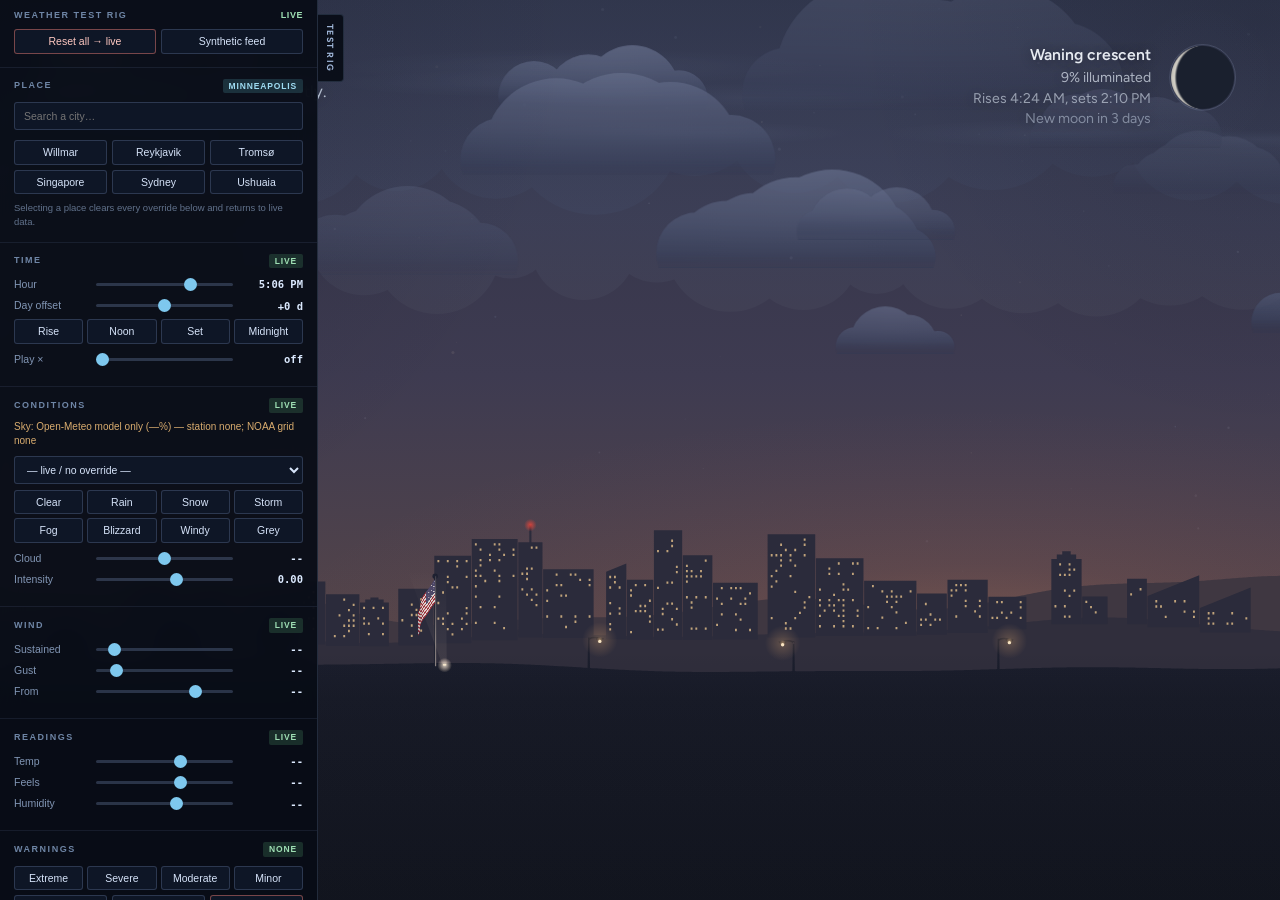
==== commit b35fd9bf: "Test web app: runways Co-Authored-By: Claude Opus 5.5 <noreply@anthropic.com> Claude-Session: https:" ====
--- a/test/index.html
+++ b/test/index.html
@@ -361,6 +361,7 @@
         <ul>
           <li>Aurora and solar wind: NOAA Space Weather Prediction Center</li>
           <li>UV index: U.S. EPA and National Weather Service. Tides: NOAA CO-OPS</li>
+          <li>Aviation (Njord Piloten): METARs and TAFs from NOAA Aviation Weather Center (aviationweather.gov). Runways: <a href="https://ourairports.com/data/" target="_blank" rel="noopener">OurAirports</a> (public domain)</li>
           <li>Radar map: <a href="https://openfreemap.org/" target="_blank" rel="noopener">OpenFreeMap</a>, &copy; <a href="https://openmaptiles.org/" target="_blank" rel="noopener">OpenMapTiles</a>, data &copy; <a href="https://www.openstreetmap.org/copyright" target="_blank" rel="noopener">OpenStreetMap contributors</a>; drawn with MapLibre GL JS (BSD-3-Clause)</li>
           <li>Town names: <a href="https://www.bigdatacloud.com/" target="_blank" rel="noopener">BigDataCloud</a></li>
           <li>Flags: <a href="https://flagpedia.net/" target="_blank" rel="noopener">Flagpedia.net</a>. Holidays: <a href="https://date.nager.at/" target="_blank" rel="noopener">Nager.Date</a></li>
--- a/test/phone.css
+++ b/test/phone.css
@@ -665,3 +665,18 @@
 .tafP .avCat { margin-top: 2px; }
 .tafPt { padding-left: 14px; }
 .tafPt .avCat { background-image: repeating-linear-gradient(45deg, rgba(0,0,0,.22) 0 3px, transparent 3px 6px); }
+
+/* ---- build 58: runways ---- */
+.rwSvg { display: block; width: 100%; max-width: 300px; margin: 0 auto 6px; }
+.rwSvg text { fill: #fff; font: 700 11px Figtree, system-ui, sans-serif; text-anchor: middle; paint-order: stroke; stroke: rgba(11,17,29,.85); stroke-width: 3px; }
+.rwSvg .rwN { fill: rgba(180,198,226,.75); font-size: 10px; font-weight: 600; }
+.rwWind line { stroke: #7fd3ff; stroke-width: 2.5; stroke-linecap: round; }
+.rwWind path { fill: #7fd3ff; }
+.rwRw { padding: 7px 0; border-top: 1px solid rgba(160,190,235,.08); }
+.rwRw:first-child { border-top: 0; }
+.rwInfo { font-size: 13px; font-weight: 600; color: #fff; margin-bottom: 3px; }
+.rwInfo small { font-weight: 400; color: rgba(180,198,226,.65); }
+.rwEnd { display: flex; gap: 10px; font-size: 13px; color: rgba(214,226,244,.85); padding: 2px 0; }
+.rwEnd b { flex: 0 0 34px; color: #fff; font-weight: 700; }
+.rwBest em { font-style: normal; color: #3fbf5f; font-weight: 700; }
+.rwTail span { color: rgba(255,190,150,.9); }
